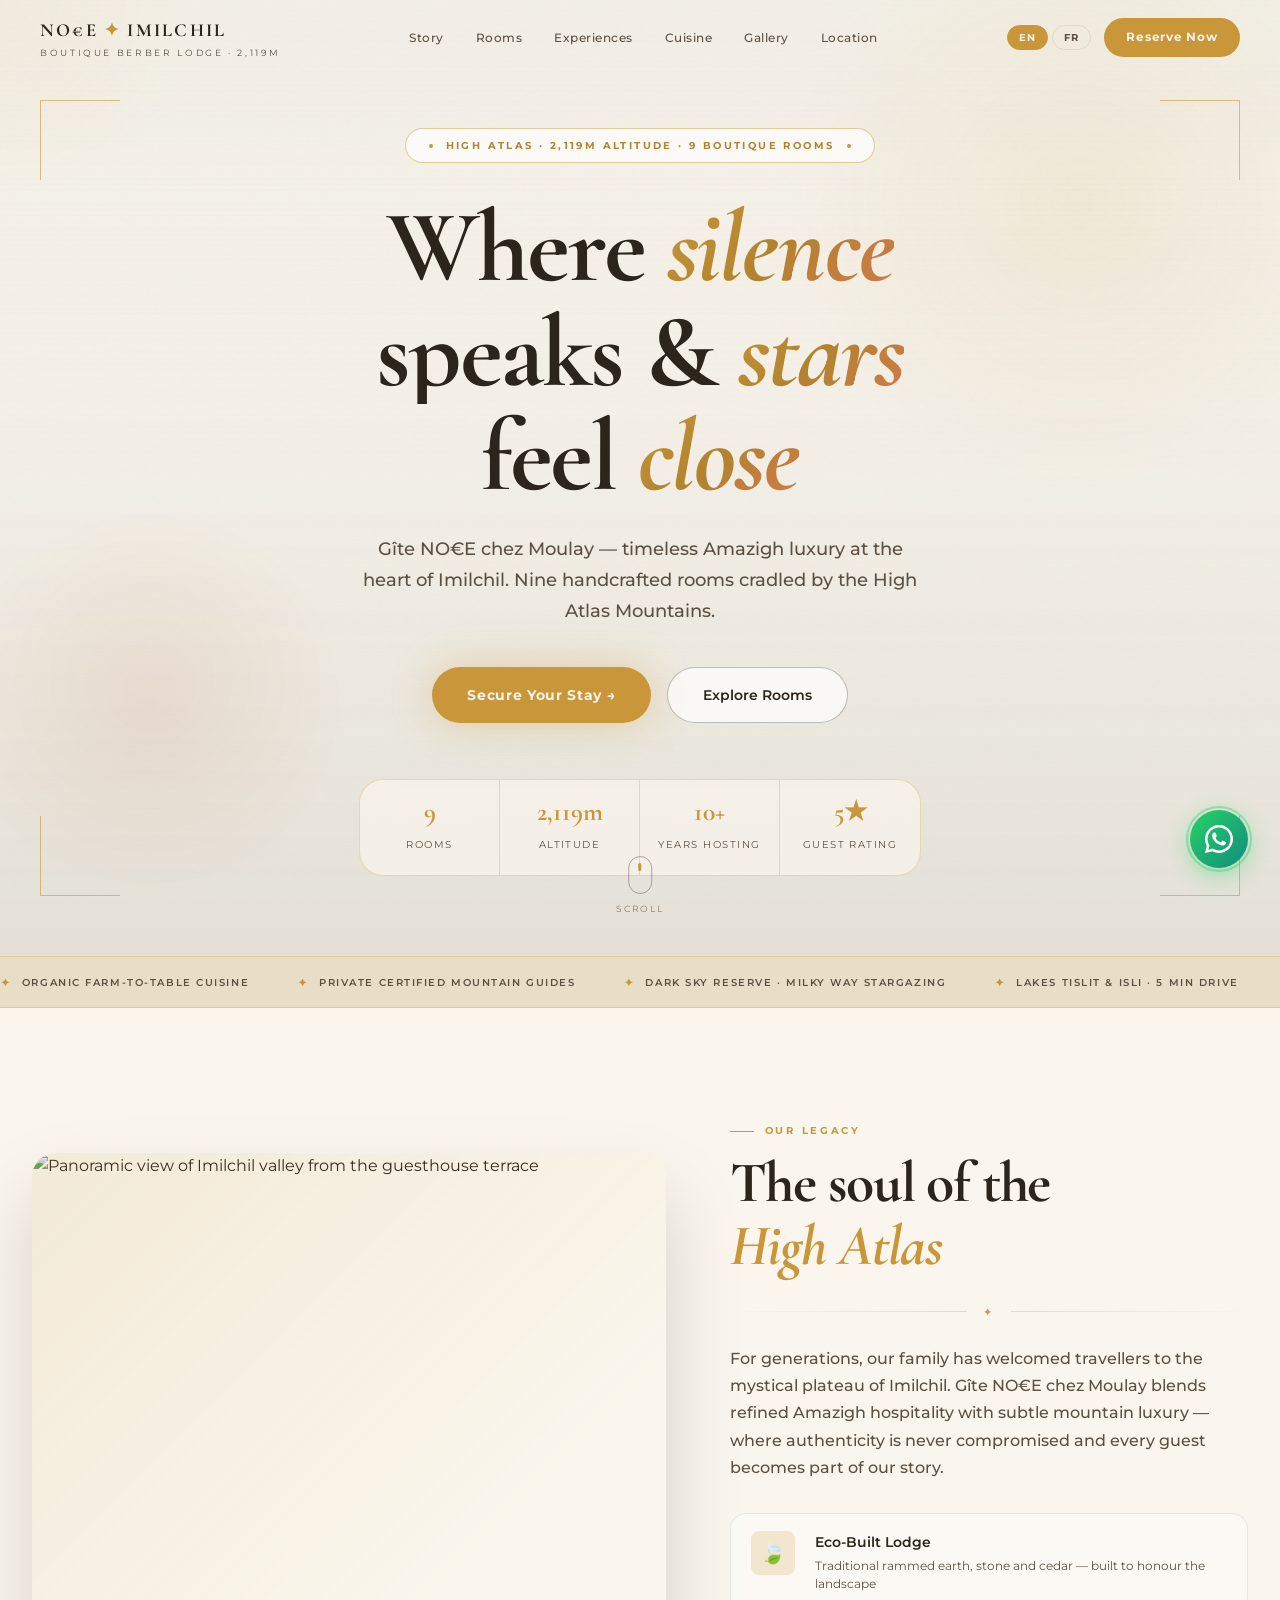
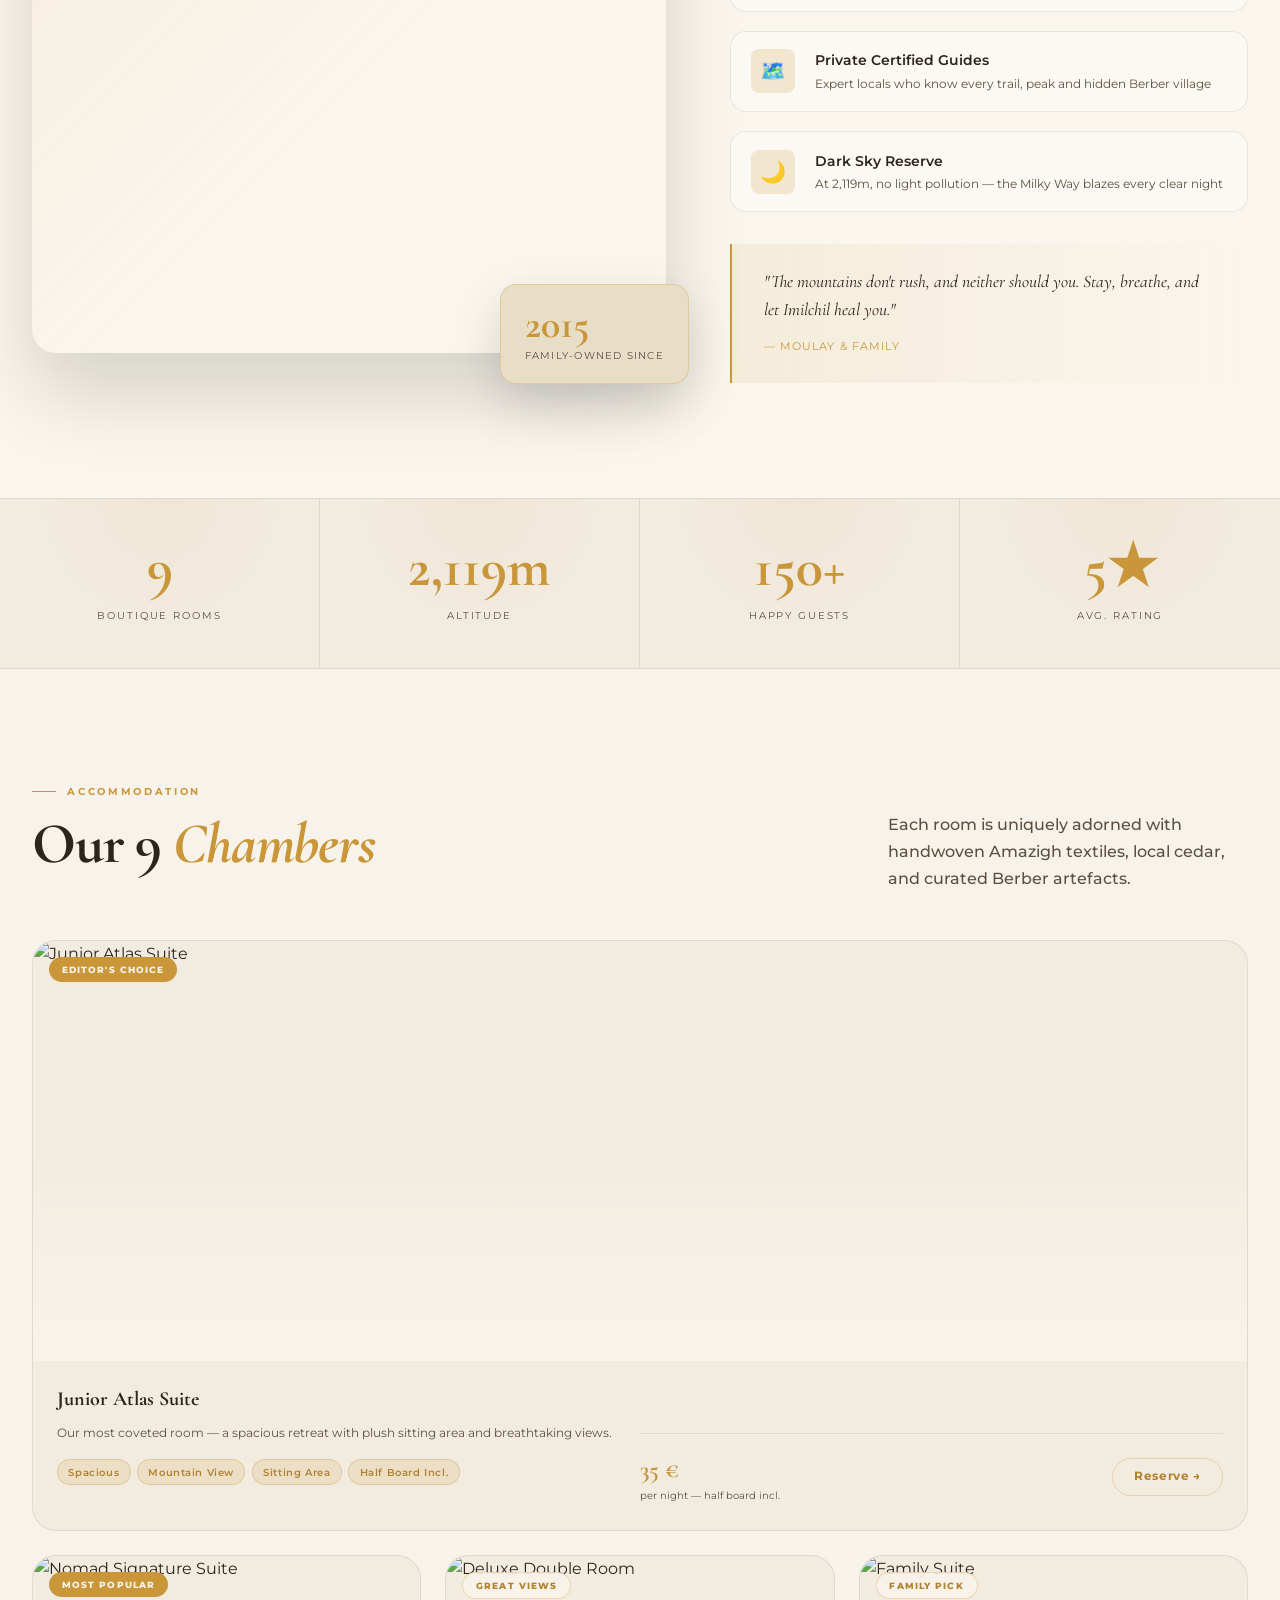
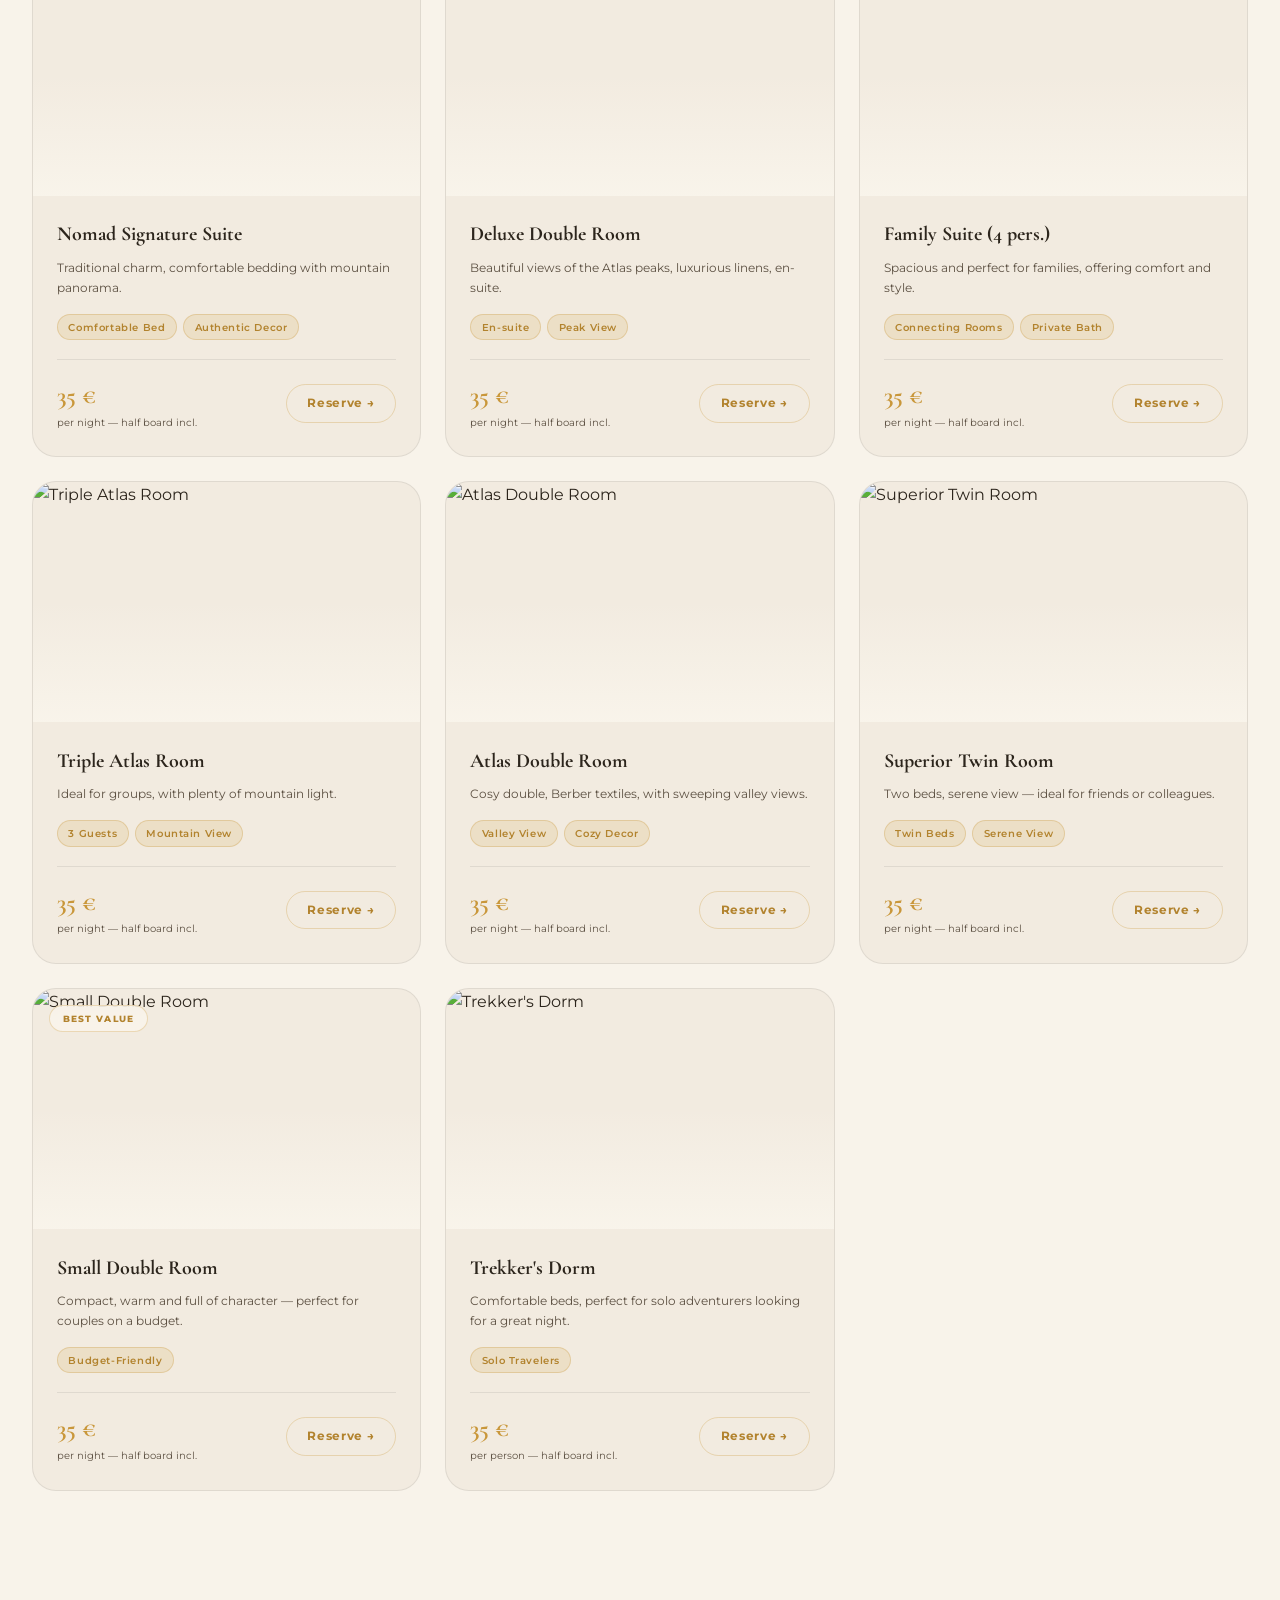
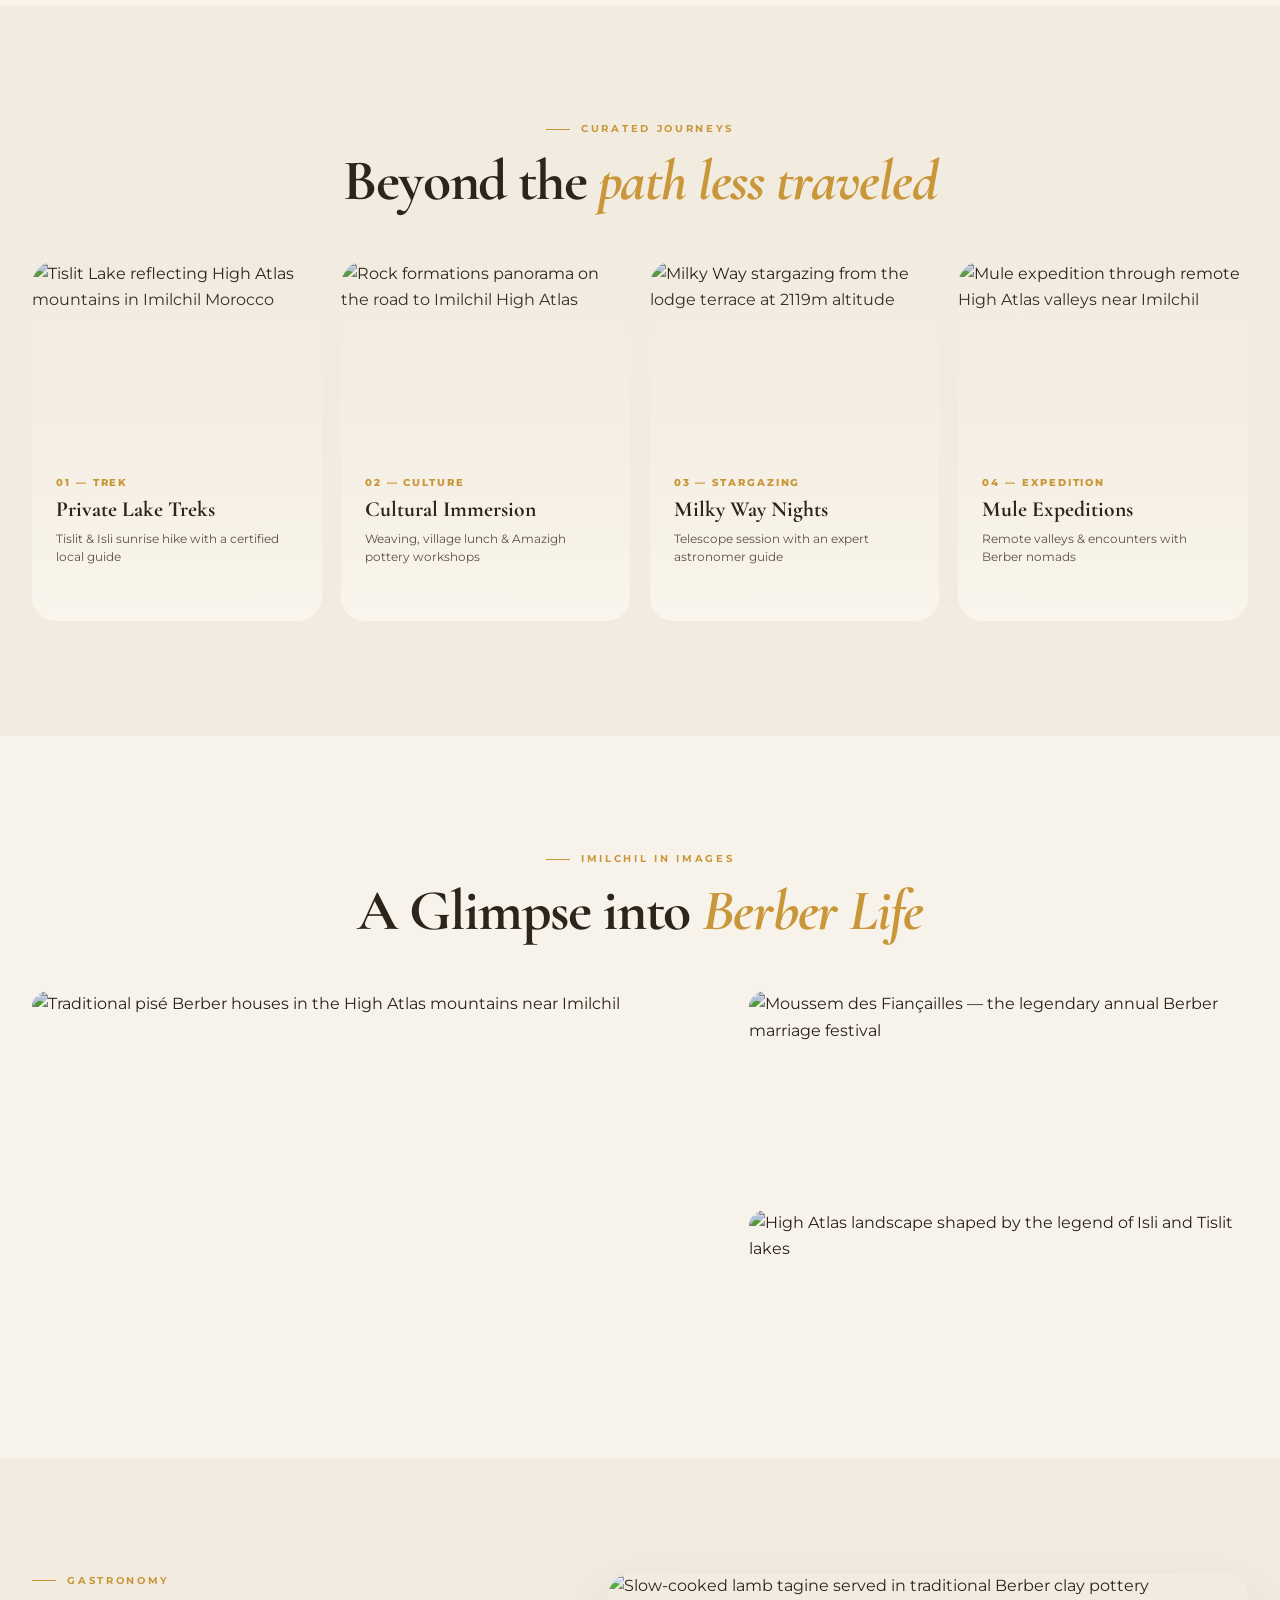
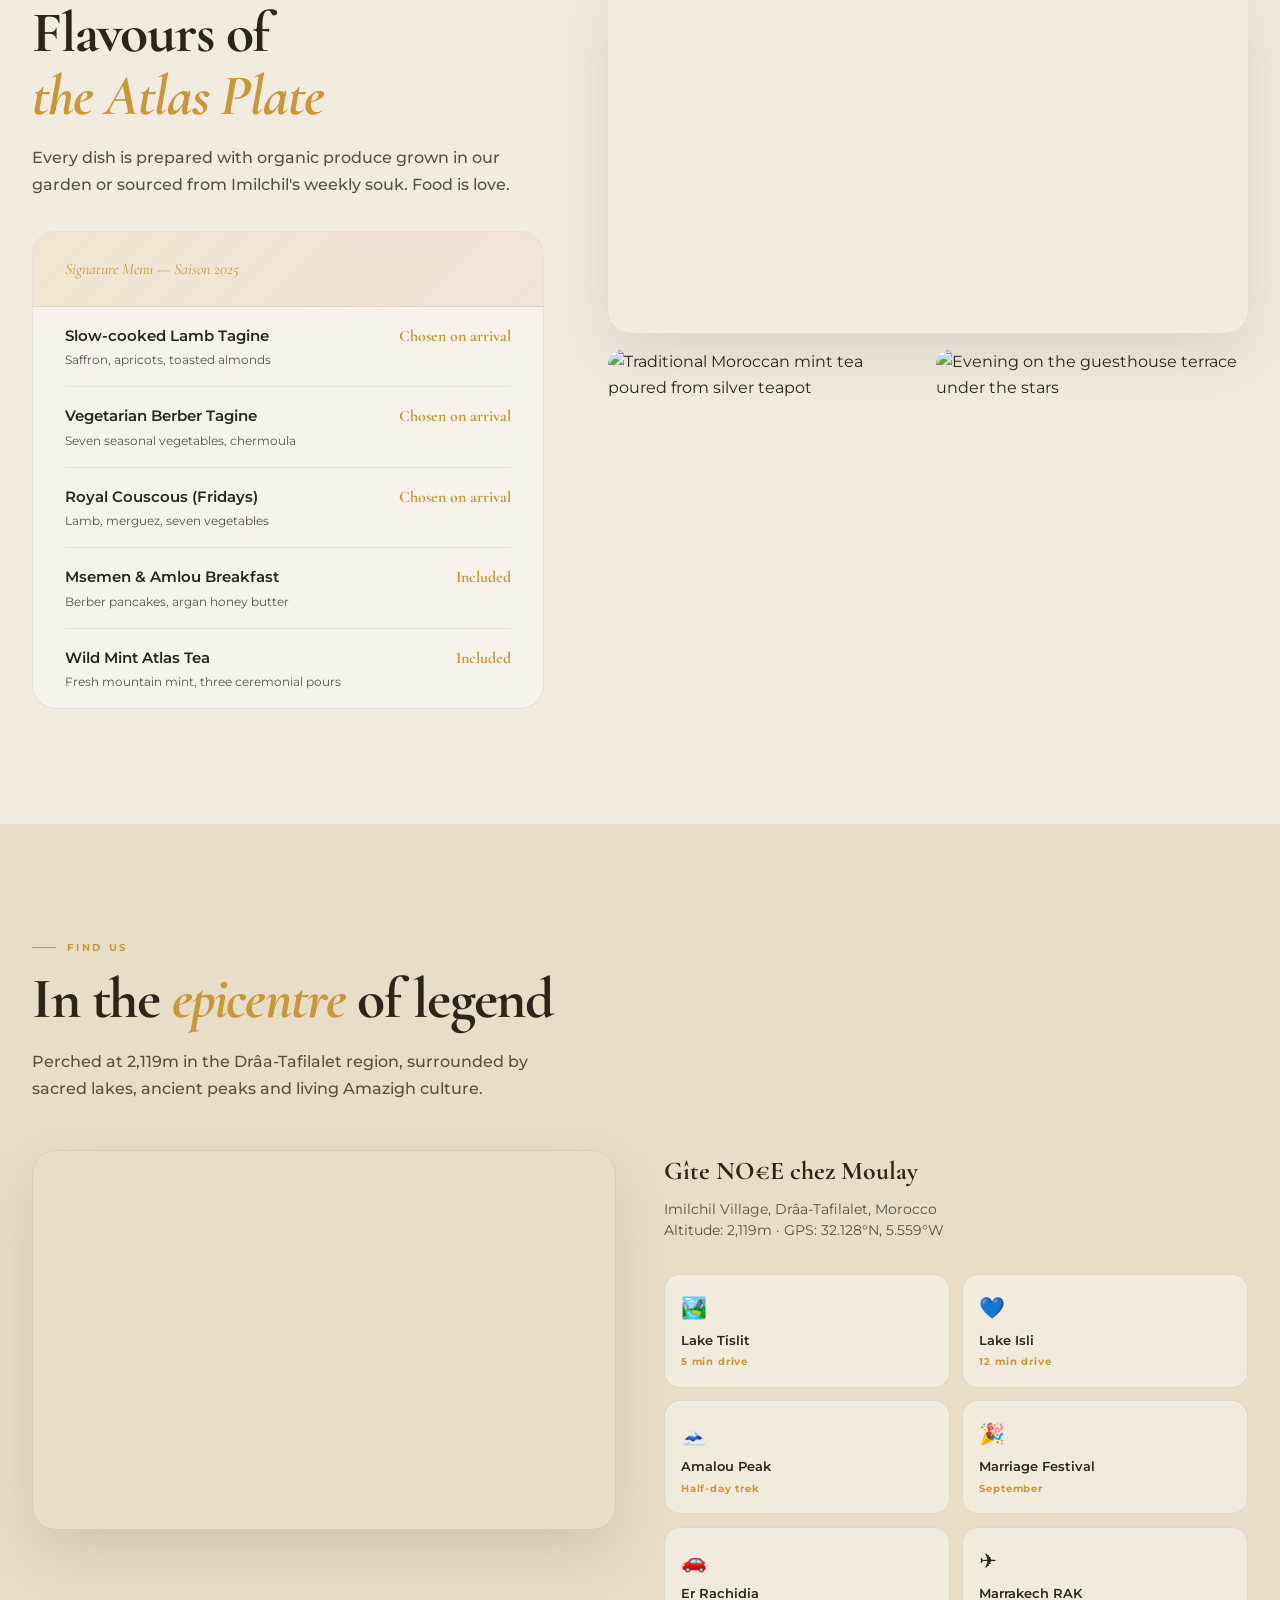
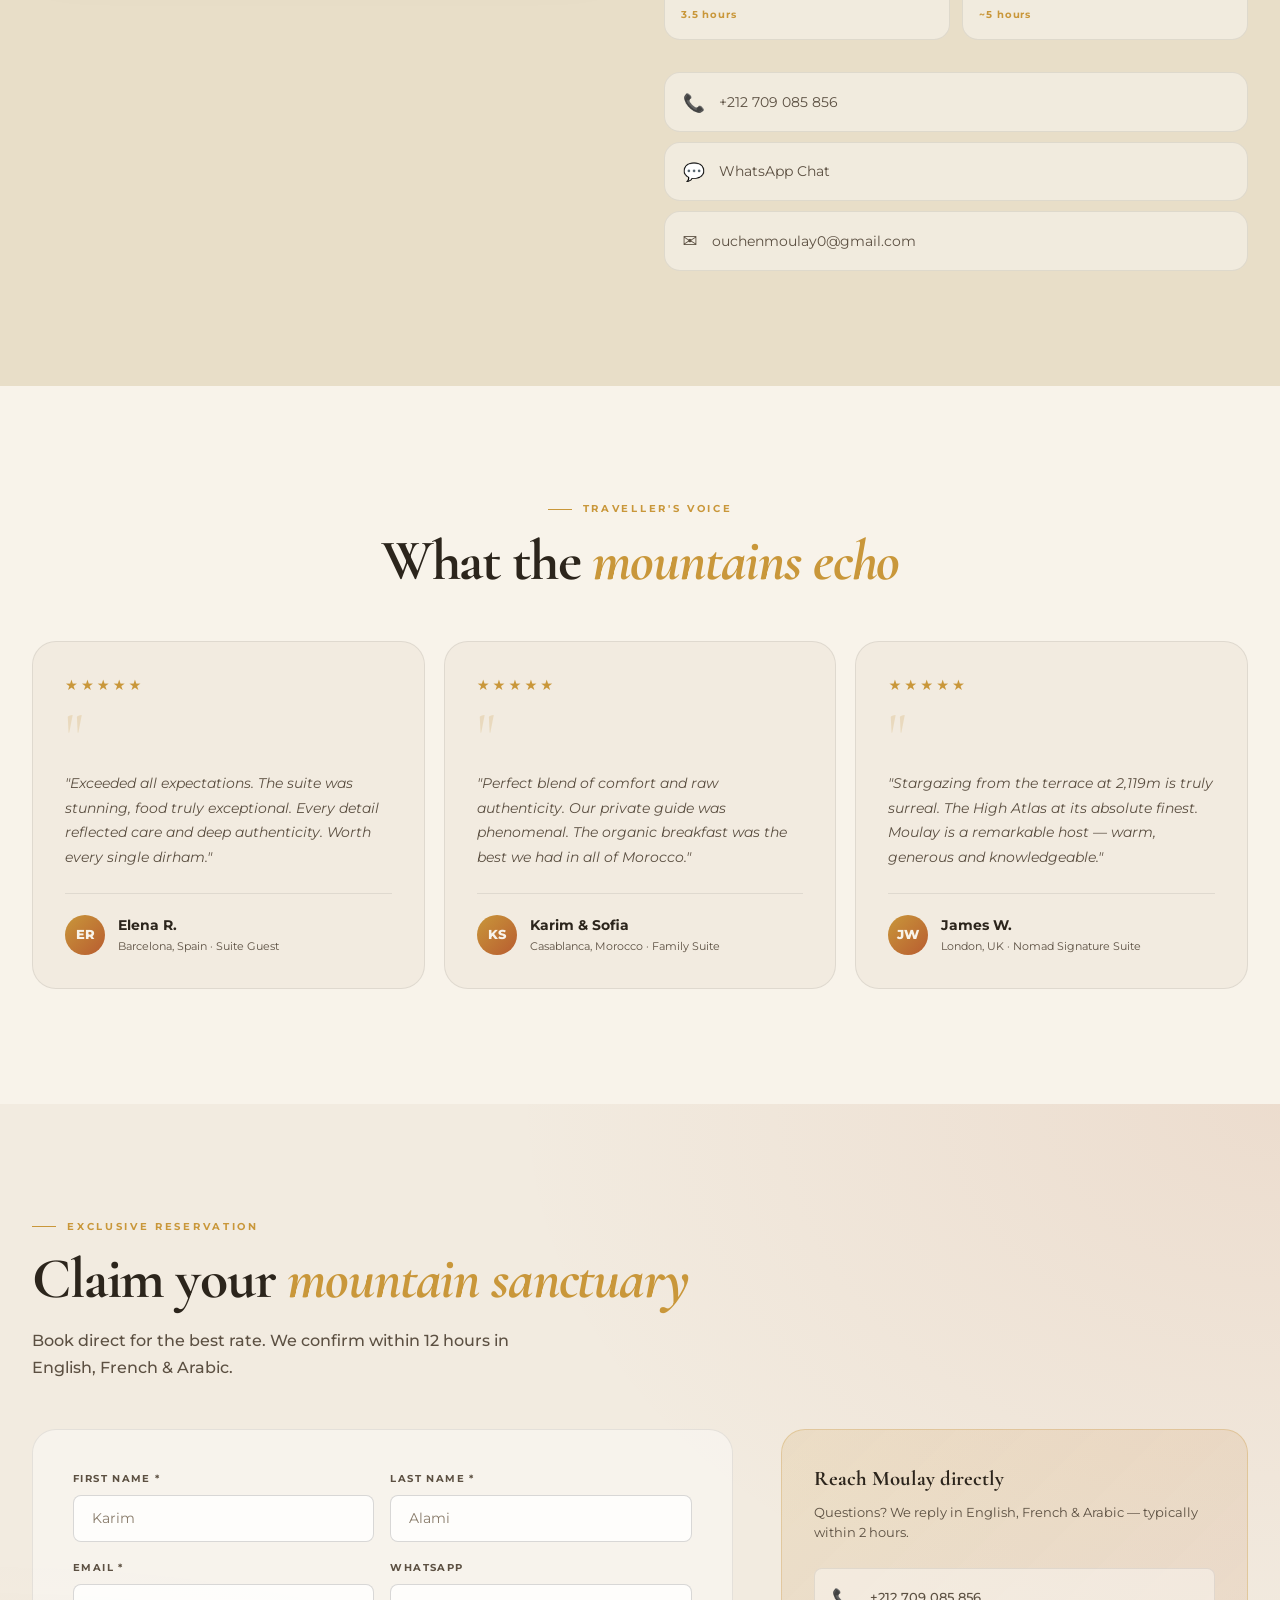
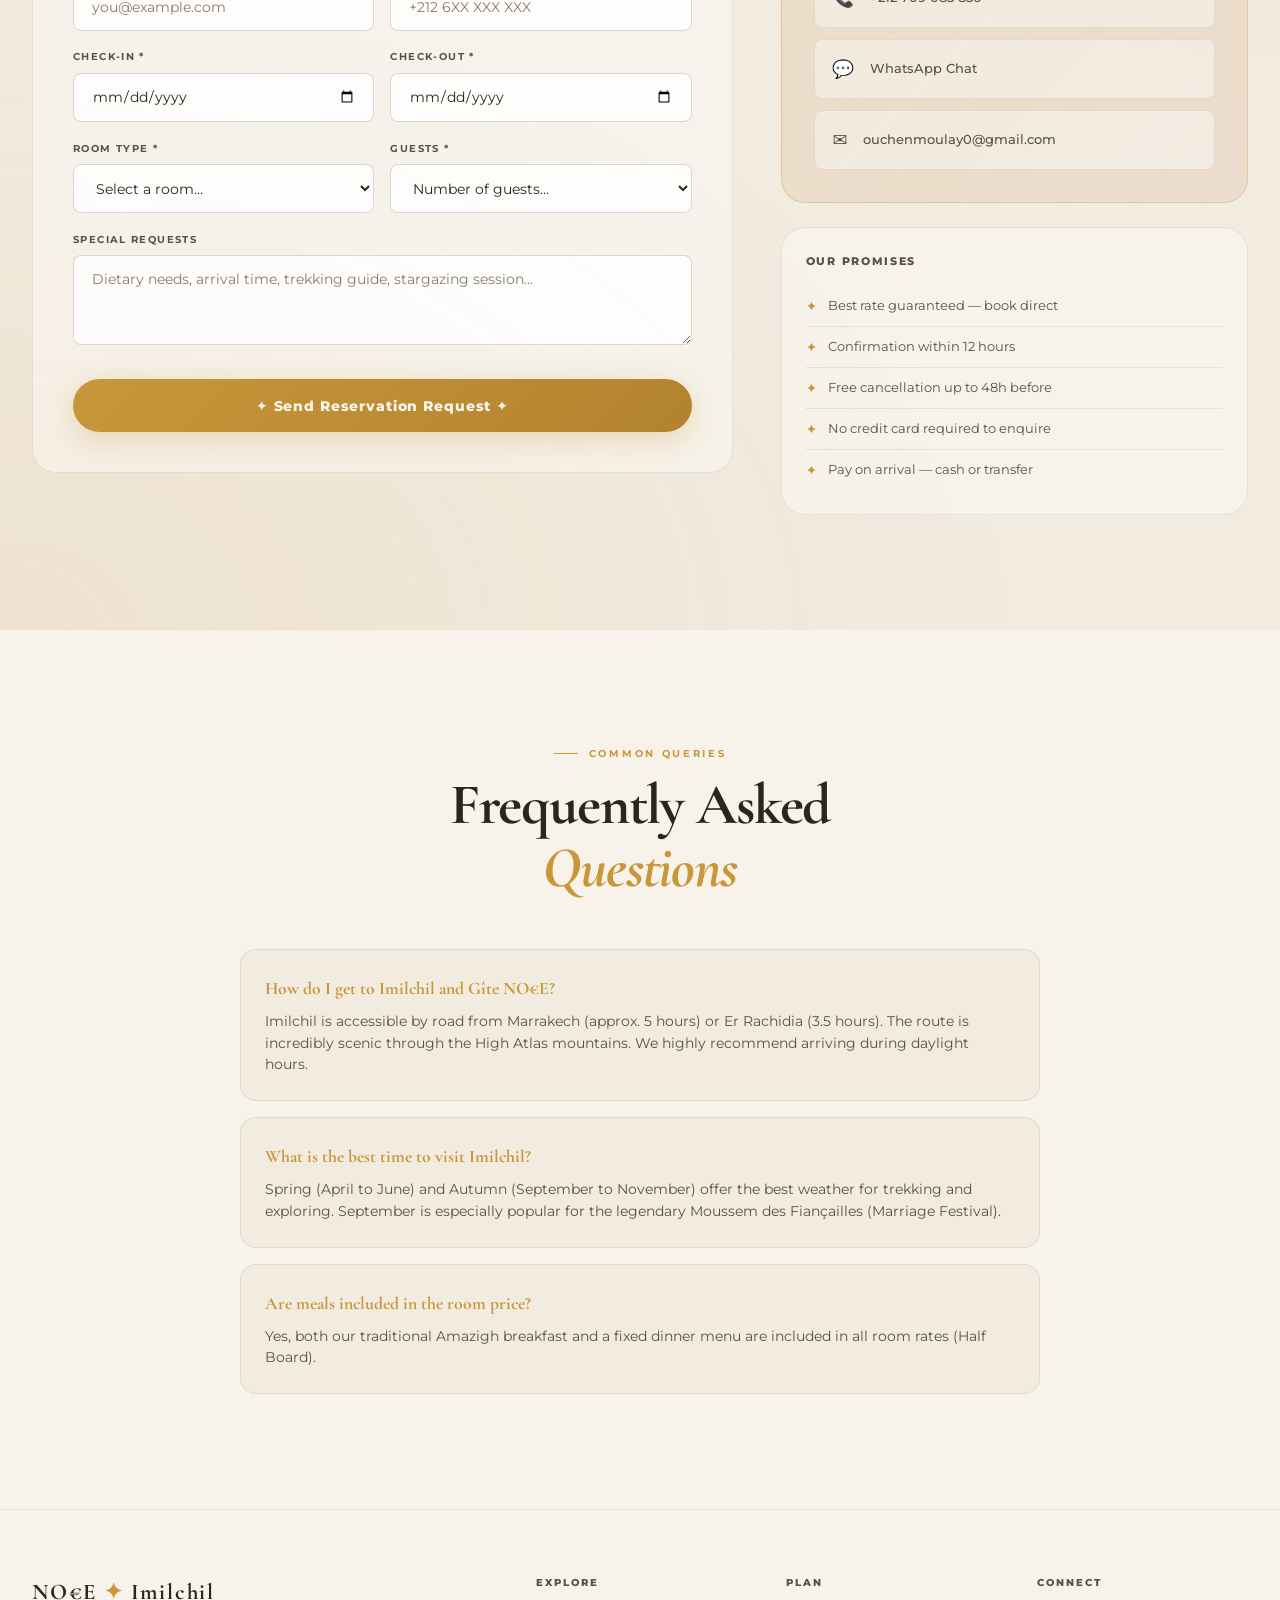
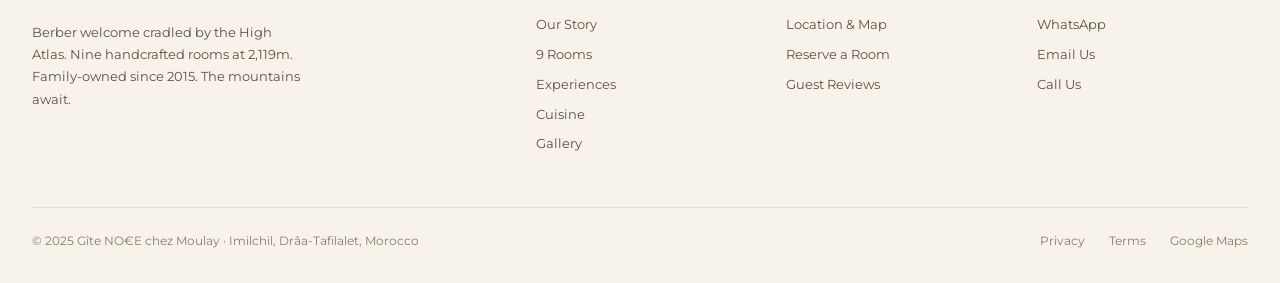
==== index.html @ 04a8101f "Add files via upload" ====
<!DOCTYPE html>
<html lang="en">
<head>
<meta charset="UTF-8">
<meta name="viewport" content="width=device-width, initial-scale=1.0">
<title>Gîte NO€E chez Moulay — Luxury Berber Lodge | Imilchil, High Atlas</title>
<meta name="description" content="9 handcrafted Berber rooms at 2,119m in the High Atlas Mountains. Organic cuisine, private treks to Tislit & Isli lakes, stargazing. Book direct from 150 €/night.">
<meta name="robots" content="index, follow">
<link rel="canonical" href="https://gitenomadeimilchil.com/">
<meta property="og:title" content="Gîte NO€E chez Moulay — Luxury Berber Lodge, Imilchil">
<meta property="og:description" content="9 handcrafted Berber rooms at 2,119m. Organic cuisine, private lake treks, stargazing. Book direct from 150 €/night.">
<meta property="og:image" content="https://thumbs.dreamstime.com/b/imilchil-morocco-october-berbers-men-traveling-truck-atlas-mountains-152680032.jpg">
<meta property="og:type" content="website">
<meta name="twitter:card" content="summary_large_image">

<script type="application/ld+json">
{
  "@context": "https://schema.org",
  "@graph": [
    {
      "@type": "LodgingBusiness",
      "@id": "https://gitenomadeimilchil.com/#lodging",
      "name": "Gîte NO€E chez Moulay",
      "description": "Boutique Berber guesthouse in Imilchil, High Atlas Mountains. 9 handcrafted rooms, organic Amazigh cuisine.",
      "url": "https://gitenomadeimilchil.com/",
      "telephone": "+212709085856",
      "email": "ouchenmoulay0@gmail.com",
      "priceRange": "35 €",
      "numberOfRooms": 9,
      "address": {
        "@type": "PostalAddress",
        "addressLocality": "Imilchil",
        "addressRegion": "Drâa-Tafilalet",
        "addressCountry": "MA"
      },
      "geo": {
        "@type": "GeoCoordinates",
        "latitude": 32.1280651,
        "longitude": -5.5590213
      },
      "aggregateRating": {
        "@type": "AggregateRating",
        "ratingValue": "5",
        "ratingCount": "150"
      }
    }
  ]
}
</script>
<link rel="preconnect" href="https://fonts.googleapis.com">
<link rel="preconnect" href="https://fonts.gstatic.com" crossorigin>
<link href="https://fonts.googleapis.com/css2?family=Cormorant+Garamond:ital,wght@0,400;0,500;0,600;0,700;1,400;1,600&family=Montserrat:wght@300;400;500;600;700&family=DM+Serif+Display:ital@0;1&display=swap" rel="stylesheet">

<link rel="preload" as="image" href="https://thumbs.dreamstime.com/b/imilchil-morocco-october-berbers-men-traveling-truck-atlas-mountains-152680032.jpg">

<!-- Vercel Analytics -->
<script defer src="/_vercel/insights/script.js"></script>

<link rel="stylesheet" href="style.css">
</head>
<body>

<!-- Cursor glow -->
<div class="cursor-glow" id="cursorGlow" aria-hidden="true"></div>

<!-- NAVIGATION -->
<nav id="nav" aria-label="Main navigation">
  <a href="#hero" class="nav-logo" aria-label="NO€E Imilchil home">
    <span class="nav-logo-main">NO€E <span>✦</span> IMILCHIL</span>
    <span class="nav-logo-sub">Boutique Berber Lodge · 2,119m</span>
  </a>

  <ul class="nav-links" role="list">
    <li><a href="#about">Story</a></li>
    <li><a href="#rooms">Rooms</a></li>
    <li><a href="#experiences">Experiences</a></li>
    <li><a href="#cuisine">Cuisine</a></li>
    <li><a href="#gallery">Gallery</a></li>
    <li><a href="#location">Location</a></li>
  </ul>

  <div class="nav-right">
    <div class="lang-wrap" role="group" aria-label="Language">
      <button class="lang-btn on" data-lang="en" aria-pressed="true">EN</button>
      <button class="lang-btn" data-lang="fr" aria-pressed="false">FR</button>
    </div>
    <a href="#booking" class="nav-cta-btn" id="nav-reserve">Reserve Now</a>
    <button class="burger" id="burger" aria-expanded="false" aria-controls="mob-menu" aria-label="Menu">
      <span></span><span></span><span></span>
    </button>
  </div>
</nav>

<nav class="mob-menu" id="mob-menu" aria-label="Mobile navigation">
  <a href="#about">Our Story</a>
  <a href="#rooms">9 Rooms</a>
  <a href="#experiences">Experiences</a>
  <a href="#cuisine">Cuisine</a>
  <a href="#gallery">Gallery</a>
  <a href="#location">Location</a>
  <a href="#booking">Reserve Now →</a>
</nav>

<!-- HERO -->
<header id="hero">
  <div class="hero-bg" id="heroBg" aria-hidden="true"></div>
  <div class="hero-orb hero-orb-1" aria-hidden="true"></div>
  <div class="hero-orb hero-orb-2" aria-hidden="true"></div>
  <div class="hero-corner tl" aria-hidden="true"></div>
  <div class="hero-corner tr" aria-hidden="true"></div>
  <div class="hero-corner bl" aria-hidden="true"></div>
  <div class="hero-corner br" aria-hidden="true"></div>

  <div class="hero-inner">
    <div class="hero-tag">
      <span class="hero-tag-dot"></span>
      <span id="hero-eyebrow">HIGH ATLAS · 2,119M ALTITUDE · 9 BOUTIQUE ROOMS</span>
      <span class="hero-tag-dot"></span>
    </div>

    <h1 class="hero-h1" id="hero-h1">
      <span class="line"><span>Where <em>silence</em></span></span>
      <span class="line"><span>speaks &amp; <em>stars</em></span></span>
      <span class="line"><span>feel <em>close</em></span></span>
    </h1>

    <p class="hero-sub" id="hero-p">Gîte NO€E chez Moulay — timeless Amazigh luxury at the heart of Imilchil. Nine handcrafted rooms cradled by the High Atlas Mountains.</p>

    <div class="hero-btns">
      <a href="#booking" class="btn-gold" id="hero-book">Secure Your Stay →</a>
      <a href="#rooms" class="btn-outline-cream" id="hero-rooms">Explore Rooms</a>
    </div>

    <div class="hero-stats" role="list">
      <div class="h-stat" role="listitem">
        <span class="h-stat-num">9</span>
        <span class="h-stat-label">Rooms</span>
      </div>
      <div class="h-stat" role="listitem">
        <span class="h-stat-num">2,119m</span>
        <span class="h-stat-label">Altitude</span>
      </div>
      <div class="h-stat" role="listitem">
        <span class="h-stat-num">10+</span>
        <span class="h-stat-label">Years hosting</span>
      </div>
      <div class="h-stat" role="listitem">
        <span class="h-stat-num">5★</span>
        <span class="h-stat-label">Guest rating</span>
      </div>
    </div>
  </div>

  <div class="hero-scroll" aria-hidden="true">
    <div class="scroll-mouse"><div class="scroll-wheel"></div></div>
    <span class="scroll-text">Scroll</span>
  </div>
</header>

<!-- Luxury marquee bar -->
<div class="lux-bar" aria-label="Highlights" role="complementary">
  <div class="lux-track" aria-hidden="true">
    <div class="lux-item"><span class="gem">✦</span> Organic Farm-to-table Cuisine</div>
    <div class="lux-item"><span class="gem">✦</span> Private Certified Mountain Guides</div>
    <div class="lux-item"><span class="gem">✦</span> Dark Sky Reserve · Milky Way Stargazing</div>
    <div class="lux-item"><span class="gem">✦</span> Lakes Tislit &amp; Isli · 5 min drive</div>
    <div class="lux-item"><span class="gem">✦</span> Eco-built Rammed Earth Lodge · Since 2015</div>
    <div class="lux-item"><span class="gem">✦</span> Direct Book · Best Rate Guaranteed</div>
    <div class="lux-item"><span class="gem">✦</span> Moussem des Fiançailles · September</div>
    <div class="lux-item"><span class="gem">✦</span> Organic Farm-to-table Cuisine</div>
    <div class="lux-item"><span class="gem">✦</span> Private Certified Mountain Guides</div>
    <div class="lux-item"><span class="gem">✦</span> Dark Sky Reserve · Milky Way Stargazing</div>
    <div class="lux-item"><span class="gem">✦</span> Lakes Tislit &amp; Isli · 5 min drive</div>
    <div class="lux-item"><span class="gem">✦</span> Eco-built Rammed Earth Lodge · Since 2015</div>
    <div class="lux-item"><span class="gem">✦</span> Direct Book · Best Rate Guaranteed</div>
    <div class="lux-item"><span class="gem">✦</span> Moussem des Fiançailles · September</div>
  </div>
</div>

<main id="main">

<!-- ABOUT -->
<section id="about" class="section" style="background:var(--dark);" aria-labelledby="about-h">
  <div class="container">
    <div class="about-wrap">

      <div class="about-img-block r">
        <div class="about-img-frame">
          <img class="about-img-main" src="https://i.ibb.co/JWKWM8yH/AQM05-FC-2-BAV7cjh-Jnmu-V8-AZ-J45tx25-D-82i-GCc-Iw-R-6g-IJ9uo-DJxh-YTn-Dd-X-Yo-VLy-Zjq-O2-AMg-Bp-F4c9ld-E.jpg" alt="Panoramic view of Imilchil valley from the guesthouse terrace" width="600" height="800" loading="lazy">
        </div>
        <div class="about-float-card">
          <div class="num">2015</div>
          <div class="lbl">Family-owned since</div>
        </div>
      </div>

      <div class="about-text-block r r-d1">
        <p class="eyebrow">Our Legacy</p>
        <h2 class="sec-title" id="about-h">The soul of the<br><em>High Atlas</em></h2>
        <div class="gold-line"><span>✦</span></div>
        <p class="sec-lead">For generations, our family has welcomed travellers to the mystical plateau of Imilchil. Gîte NO€E chez Moulay blends refined Amazigh hospitality with subtle mountain luxury — where authenticity is never compromised and every guest becomes part of our story.</p>

        <div class="about-pillars">
          <div class="pillar">
            <div class="pillar-icon">🍃</div>
            <div>
              <div class="pillar-name">Eco-Built Lodge</div>
              <div class="pillar-desc">Traditional rammed earth, stone and cedar — built to honour the landscape</div>
            </div>
          </div>
          <div class="pillar">
            <div class="pillar-icon">🗺️</div>
            <div>
              <div class="pillar-name">Private Certified Guides</div>
              <div class="pillar-desc">Expert locals who know every trail, peak and hidden Berber village</div>
            </div>
          </div>
          <div class="pillar">
            <div class="pillar-icon">🌙</div>
            <div>
              <div class="pillar-name">Dark Sky Reserve</div>
              <div class="pillar-desc">At 2,119m, no light pollution — the Milky Way blazes every clear night</div>
            </div>
          </div>
        </div>

        <blockquote class="quote-pull">
          <p>"The mountains don't rush, and neither should you. Stay, breathe, and let Imilchil heal you."</p>
          <cite>— Moulay &amp; family</cite>
        </blockquote>
      </div>

    </div>
  </div>
</section>

<!-- STATS -->
<div class="stats-section" role="region" aria-label="Key facts">
  <div class="stats-grid">
    <div class="stat-box">
      <span class="stat-num" data-count="9">9</span>
      <span class="stat-label">Boutique Rooms</span>
    </div>
    <div class="stat-box">
      <span class="stat-num" data-count="2119">2,119m</span>
      <span class="stat-label">Altitude</span>
    </div>
    <div class="stat-box">
      <span class="stat-num">150+</span>
      <span class="stat-label">Happy Guests</span>
    </div>
    <div class="stat-box">
      <span class="stat-num">5★</span>
      <span class="stat-label">Avg. Rating</span>
    </div>
  </div>
</div>

<!-- ROOMS -->
<section id="rooms" class="section rooms-section" aria-labelledby="rooms-h">
  <div class="container">
    <div class="rooms-header">
      <div class="r">
        <p class="eyebrow">Accommodation</p>
        <h2 class="sec-title" id="rooms-h">Our 9 <em>Chambers</em></h2>
      </div>
      <p class="sec-lead r r-d1" style="max-width:360px;">Each room is uniquely adorned with handwoven Amazigh textiles, local cedar, and curated Berber artefacts.</p>
    </div>

    <div class="rooms-grid" role="list">

      <!-- Featured: Junior Atlas Suite -->
      <article class="room-card featured r" role="listitem" aria-label="Junior Atlas Suite">
        <div class="room-img-wrap">
          <img class="room-img" src="https://i.ibb.co/Txyy1HCq/AQMMv-Bx-E2-TNDCSn-FG0vrm-IVNXI0wm-MWa-GIDq-Sy-MMO78-Rdr7t-Tuj-wawr-NRp-Wq5-NXa-RX-n9-ND4-TTdd-JC6j-EM1-FI.jpg" alt="Junior Atlas Suite" width="1200" height="420" loading="lazy">
          <div class="room-img-overlay"></div>
          <span class="room-badge badge-gold">Editor's Choice</span>
        </div>
        <div class="room-inner">
          <div>
            <h3 class="room-name">Junior Atlas Suite</h3>
            <p class="room-desc">Our most coveted room — a spacious retreat with plush sitting area and breathtaking views.</p>
            <div class="room-amenities">
              <span class="amenity">Spacious</span>
              <span class="amenity">Mountain View</span>
              <span class="amenity">Sitting Area</span>
              <span class="amenity">Half Board Incl.</span>
            </div>
          </div>
          <div class="room-footer-row">
            <div class="room-price">
              <span class="amount">35 €</span>
              <span class="unit">per night — half board incl.</span>
            </div>
            <a href="#booking" class="btn-room" data-room="Junior Atlas Suite – 550 €/night">Reserve →</a>
          </div>
        </div>
      </article>

      <article class="room-card r r-d1" role="listitem" aria-label="Nomad Signature Suite">
        <div class="room-img-wrap">
          <img class="room-img" src="https://i.ibb.co/xKTrqdQc/AQMVHo-I6sfz2-Kjmjnys-Lt908g3q1ybg-SUATk-JKGt0w-JE8j-Pb-Dy0-GT2-D3t8-Pb5ib7bxy-Ihjj-Xx-NHari-Ke-9u3t6vf.jpg" alt="Nomad Signature Suite" width="480" height="320" loading="lazy">
          <div class="room-img-overlay"></div>
          <span class="room-badge badge-gold">Most Popular</span>
        </div>
        <div class="room-inner">
          <h3 class="room-name">Nomad Signature Suite</h3>
          <p class="room-desc">Traditional charm, comfortable bedding with mountain panorama.</p>
          <div class="room-amenities"><span class="amenity">Comfortable Bed</span><span class="amenity">Authentic Decor</span></div>
          <div class="room-footer-row">
            <div class="room-price"><span class="amount">35 €</span><span class="unit">per night — half board incl.</span></div>
            <a href="#booking" class="btn-room" data-room="Nomad Signature Suite – 390 €/night">Reserve →</a>
          </div>
        </div>
      </article>

      <article class="room-card r r-d2" role="listitem" aria-label="Deluxe Double Balcony">
        <div class="room-img-wrap">
          <img class="room-img" src="https://i.ibb.co/BVVCsCf5/AQMZFVLt-AXrxmt7x-HF6-Ft3-QZj-AAK3lk4-YMru-CSPD7-AELFqoo-PIKSBd-NBPKZw-ONEeh7-5i-GLynq-QP-QYMa-Hntb-JI91.jpg" alt="Deluxe Double Room" width="480" height="320" loading="lazy">
          <div class="room-img-overlay"></div>
          <span class="room-badge badge-dark">Great Views</span>
        </div>
        <div class="room-inner">
          <h3 class="room-name">Deluxe Double Room</h3>
          <p class="room-desc">Beautiful views of the Atlas peaks, luxurious linens, en-suite.</p>
          <div class="room-amenities"><span class="amenity">En-suite</span><span class="amenity">Peak View</span></div>
          <div class="room-footer-row">
            <div class="room-price"><span class="amount">35 €</span><span class="unit">per night — half board incl.</span></div>
            <a href="#booking" class="btn-room" data-room="Deluxe Double Balcony – 420 €/night">Reserve →</a>
          </div>
        </div>
      </article>

      <article class="room-card r" role="listitem" aria-label="Family Suite">
        <div class="room-img-wrap">
          <img class="room-img" src="https://i.ibb.co/YTTYspzg/AQNbs-Pnz-U-NX-PMaz-YJk-BQ4qy-Ts6-YSGw1-L132k-Un-Eiv-9jx-T0-U-j-Oz0f-FBn5j-SFKwe-XSOAe-Gt-U2w-Yy-Jqk3t.jpg" alt="Family Suite" width="480" height="320" loading="lazy">
          <div class="room-img-overlay"></div>
          <span class="room-badge badge-dark">Family Pick</span>
        </div>
        <div class="room-inner">
          <h3 class="room-name">Family Suite (4 pers.)</h3>
          <p class="room-desc">Spacious and perfect for families, offering comfort and style.</p>
          <div class="room-amenities"><span class="amenity">Connecting Rooms</span><span class="amenity">Private Bath</span></div>
          <div class="room-footer-row">
            <div class="room-price"><span class="amount">35 €</span><span class="unit">per night — half board incl.</span></div>
            <a href="#booking" class="btn-room" data-room="Family Suite – 480 €/night">Reserve →</a>
          </div>
        </div>
      </article>

      <article class="room-card r r-d1" role="listitem" aria-label="Triple Atlas Room">
        <div class="room-img-wrap">
          <img class="room-img" src="https://i.ibb.co/Q3GB7bgq/AQNb-SSh9-TRv-Cns2-Go-Gf-Z7-QFZo-Lm-GVYu-Qrnpc4s-TMVMj-YRl-M9i-TMYk-IDn-V-f74f-Zjml-RW4a3t-Fmqk-Ge-Z9f.jpg" alt="Triple Atlas Room" width="480" height="320" loading="lazy">
          <div class="room-img-overlay"></div>
        </div>
        <div class="room-inner">
          <h3 class="room-name">Triple Atlas Room</h3>
          <p class="room-desc">Ideal for groups, with plenty of mountain light.</p>
          <div class="room-amenities"><span class="amenity">3 Guests</span><span class="amenity">Mountain View</span></div>
          <div class="room-footer-row">
            <div class="room-price"><span class="amount">35 €</span><span class="unit">per night — half board incl.</span></div>
            <a href="#booking" class="btn-room" data-room="Triple Atlas – 350 €/night">Reserve →</a>
          </div>
        </div>
      </article>

      <article class="room-card r r-d2" role="listitem" aria-label="Atlas Double Room">
        <div class="room-img-wrap">
          <img class="room-img" src="https://i.ibb.co/JZ7S5P6/AQNy0x-A1w6-C1-WZzj-ZZu-UWNAo-Iiwez10g-Vzh-Op1-YFek-Ol-A67-KF8s-YHVr12-F3-Zm-BTk-Tp-Pham-X-dhpl4-T6-OSbp-Rs7.jpg" alt="Atlas Double Room" width="480" height="320" loading="lazy">
          <div class="room-img-overlay"></div>
        </div>
        <div class="room-inner">
          <h3 class="room-name">Atlas Double Room</h3>
          <p class="room-desc">Cosy double, Berber textiles, with sweeping valley views.</p>
          <div class="room-amenities"><span class="amenity">Valley View</span><span class="amenity">Cozy Decor</span></div>
          <div class="room-footer-row">
            <div class="room-price"><span class="amount">35 €</span><span class="unit">per night — half board incl.</span></div>
            <a href="#booking" class="btn-room" data-room="Atlas Double Room – 280 €/night">Reserve →</a>
          </div>
        </div>
      </article>

      <article class="room-card r" role="listitem" aria-label="Superior Twin Room">
        <div class="room-img-wrap">
          <img class="room-img" src="https://i.ibb.co/8nNxX7mX/AQO5gtjnpc2r2i6-FP4ci-CXAkxq-Git-Lh2i-OFk-Jq-U8s-LCh-QTa1l-Ijou3-T4h5l-Ig-UD-s7-WSy-Wo-WHpis0-Ckcs-GDYIq.jpg" alt="Superior Twin Room" width="480" height="320" loading="lazy">
          <div class="room-img-overlay"></div>
        </div>
        <div class="room-inner">
          <h3 class="room-name">Superior Twin Room</h3>
          <p class="room-desc">Two beds, serene view — ideal for friends or colleagues.</p>
          <div class="room-amenities"><span class="amenity">Twin Beds</span><span class="amenity">Serene View</span></div>
          <div class="room-footer-row">
            <div class="room-price"><span class="amount">35 €</span><span class="unit">per night — half board incl.</span></div>
            <a href="#booking" class="btn-room" data-room="Superior Twin – 300 €/night">Reserve →</a>
          </div>
        </div>
      </article>

      <article class="room-card r r-d1" role="listitem" aria-label="Small Double Room">
        <div class="room-img-wrap">
          <img class="room-img" src="https://i.ibb.co/YThMD8gw/AQOGHFu-VVLnob-IDUIblb-Ebyha2i4-Sx1-Xxp-MWBHqiqvwbe9n-SUYFY-KIz2-DNZ5-HJtq5o-Sgpa-G5-Q-Mei-Hqbq-Uuab-Bs-H.jpg" alt="Small Double Room" width="480" height="320" loading="lazy">
          <div class="room-img-overlay"></div>
          <span class="room-badge badge-dark">Best Value</span>
        </div>
        <div class="room-inner">
          <h3 class="room-name">Small Double Room</h3>
          <p class="room-desc">Compact, warm and full of character — perfect for couples on a budget.</p>
          <div class="room-amenities"><span class="amenity">Budget-Friendly</span></div>
          <div class="room-footer-row">
            <div class="room-price"><span class="amount">35 €</span><span class="unit">per night — half board incl.</span></div>
            <a href="#booking" class="btn-room" data-room="Small Double – 220 €/night">Reserve →</a>
          </div>
        </div>
      </article>

      <article class="room-card r r-d2" role="listitem" aria-label="Trekker's Dorm">
        <div class="room-img-wrap">
          <img class="room-img" src="https://i.ibb.co/Kn4Lfhf/AQPFq64zs2-Ckcl-Xqd-CLy-DD-Rr-X5yr-SMDPXz-T-x-OFBAyz-HQQro-Nm-JCsowa-JBJppbta9-ZXwrriyxjg-Ar-Zs-VGAI6.jpg" alt="Trekker's Dorm" width="480" height="320" loading="lazy">
          <div class="room-img-overlay"></div>
        </div>
        <div class="room-inner">
          <h3 class="room-name">Trekker's Dorm</h3>
          <p class="room-desc">Comfortable beds, perfect for solo adventurers looking for a great night.</p>
          <div class="room-amenities"><span class="amenity">Solo Travelers</span></div>
          <div class="room-footer-row">
            <div class="room-price"><span class="amount">35 €</span><span class="unit">per person — half board incl.</span></div>
            <a href="#booking" class="btn-room" data-room="Trekker's Dorm – 35 €/person">Reserve →</a>
          </div>
        </div>
      </article>

    </div>
  </div>
</section>

<!-- EXPERIENCES -->
<section id="experiences" class="section exp-section" aria-labelledby="exp-h">
  <div class="container">
    <div class="section-header r" style="text-align:center;margin-bottom:3rem;">
      <p class="eyebrow" style="justify-content:center;">Curated Journeys</p>
      <h2 class="sec-title" id="exp-h" style="max-width:600px;margin:0 auto;">Beyond the <em>path less traveled</em></h2>
    </div>

    <div class="exp-grid" role="list">
      <article class="exp-card r" role="listitem" aria-label="Private Lake Treks">
        <img src="https://i.ibb.co/QjTYJvwG/AQPLG8-Q3-Aes-ELE73-JR-Tu79-Mvs-SVGg-Sg2tqge-QYo319n-9o-x-Osl-Ke2vq-Sb3-W5pzu-Av59-EHV5-Lpro-Wb-Cybf-RJr71.jpg" alt="Tislit Lake reflecting High Atlas mountains in Imilchil Morocco" width="400" height="560" loading="lazy">
        <div class="exp-card-body">
          <p class="exp-num">01 — Trek</p>
          <h3 class="exp-name">Private Lake Treks</h3>
          <p class="exp-desc">Tislit &amp; Isli sunrise hike with a certified local guide</p>
          <span class="exp-link">Book this experience →</span>
        </div>
      </article>

      <article class="exp-card r r-d1" role="listitem" aria-label="Cultural Immersion">
        <img src="https://i.ibb.co/jvkywbyM/AQPpu-EWAi4-Q2-BUDUGT6t-Ij-WPd-ANv-O7-HUg42-Gt-VX0elvyq-Ux-V4-N-BNo-Cw-GAMc4wy-Ua8d-VTg-J8-D8-g1-XSgtf-T8-Zh.jpg" alt="Rock formations panorama on the road to Imilchil High Atlas" width="400" height="560" loading="lazy">
        <div class="exp-card-body">
          <p class="exp-num">02 — Culture</p>
          <h3 class="exp-name">Cultural Immersion</h3>
          <p class="exp-desc">Weaving, village lunch &amp; Amazigh pottery workshops</p>
          <span class="exp-link">Book this experience →</span>
        </div>
      </article>

      <article class="exp-card r r-d2" role="listitem" aria-label="Milky Way Stargazing">
        <img src="https://i.ibb.co/ymVLQcc4/AQPu-VUy3-KP5lc-QJXOe-Syx-Leobcl-3-EROkfhm49ooii-ZKBc-Tx-Pty-RO7-Z6qy-RPwsq-FEU683-Eu-Vo-R3d7-NCLQ5-An-RU.jpg" alt="Milky Way stargazing from the lodge terrace at 2119m altitude" width="400" height="560" loading="lazy">
        <div class="exp-card-body">
          <p class="exp-num">03 — Stargazing</p>
          <h3 class="exp-name">Milky Way Nights</h3>
          <p class="exp-desc">Telescope session with an expert astronomer guide</p>
          <span class="exp-link">Book this experience →</span>
        </div>
      </article>

      <article class="exp-card r r-d3" role="listitem" aria-label="Mule Expeditions">
        <img src="https://i.ibb.co/dwrpfT3q/AQPxotva-Shp-TFIJk0z-VTGn-9gc75-QFJx-ECvo2-Hn1-IBO6o9-DQda7-IA6j-Hfhc-Qw-Yjm-Zg5-L2-G7-L-2-Al-OHZo-Nt-Df8hw.jpg" alt="Mule expedition through remote High Atlas valleys near Imilchil" width="400" height="560" loading="lazy">
        <div class="exp-card-body">
          <p class="exp-num">04 — Expedition</p>
          <h3 class="exp-name">Mule Expeditions</h3>
          <p class="exp-desc">Remote valleys &amp; encounters with Berber nomads</p>
          <span class="exp-link">Book this experience →</span>
        </div>
      </article>
    </div>
  </div>
</section>

<!-- GALLERY -->
<section id="gallery" class="section gallery-section" aria-labelledby="gallery-h">
  <div class="container">
    <div class="r" style="text-align:center;margin-bottom:3rem;">
      <p class="eyebrow" style="justify-content:center;">Imilchil in Images</p>
      <h2 class="sec-title" id="gallery-h">A Glimpse into <em>Berber Life</em></h2>
    </div>

    <div class="gallery-mosaic r" role="list" aria-label="Photo gallery">
      <div class="gal-item" role="listitem">
        <img src="https://i.ibb.co/JWKWM8yH/AQM05-FC-2-BAV7cjh-Jnmu-V8-AZ-J45tx25-D-82i-GCc-Iw-R-6g-IJ9uo-DJxh-YTn-Dd-X-Yo-VLy-Zjq-O2-AMg-Bp-F4c9ld-E.jpg" alt="Traditional pisé Berber houses in the High Atlas mountains near Imilchil" width="700" height="460" loading="lazy">
        <div class="gal-item-overlay"><span class="gal-caption">Authentic Berber Village</span></div>
      </div>
      <div class="gal-item" role="listitem">
        <img src="https://i.ibb.co/Txyy1HCq/AQMMv-Bx-E2-TNDCSn-FG0vrm-IVNXI0wm-MWa-GIDq-Sy-MMO78-Rdr7t-Tuj-wawr-NRp-Wq5-NXa-RX-n9-ND4-TTdd-JC6j-EM1-FI.jpg" alt="Moussem des Fiançailles — the legendary annual Berber marriage festival" width="430" height="280" loading="lazy">
        <div class="gal-item-overlay"><span class="gal-caption">Moussem des Fiançailles</span></div>
      </div>
      <div class="gal-item" role="listitem">
        <img src="https://i.ibb.co/xKTrqdQc/AQMVHo-I6sfz2-Kjmjnys-Lt908g3q1ybg-SUATk-JKGt0w-JE8j-Pb-Dy0-GT2-D3t8-Pb5ib7bxy-Ihjj-Xx-NHari-Ke-9u3t6vf.jpg" alt="High Atlas landscape shaped by the legend of Isli and Tislit lakes" width="430" height="280" loading="lazy">
        <div class="gal-item-overlay"><span class="gal-caption">Land of Legends</span></div>
      </div>
    </div>
  </div>
</section>

<!-- CUISINE -->
<section id="cuisine" class="section cuisine-section" aria-labelledby="cuisine-h">
  <div class="container">
    <div class="cuisine-wrap">
      <div>
        <p class="eyebrow r">Gastronomy</p>
        <h2 class="sec-title r r-d1" id="cuisine-h">Flavours of<br><em>the Atlas Plate</em></h2>
        <p class="sec-lead r r-d1" style="margin-bottom:2rem;">Every dish is prepared with organic produce grown in our garden or sourced from Imilchil's weekly souk. Food is love.</p>

        <div class="menu-card r r-d2">
          <div class="menu-card-header">Signature Menu — Saison 2025</div>
          <div class="menu-items">
            <div class="menu-row">
              <div class="menu-info">
                <div class="menu-name">Slow-cooked Lamb Tagine</div>
                <div class="menu-note">Saffron, apricots, toasted almonds</div>
              </div>
              <span class="menu-price">Chosen on arrival</span>
            </div>
            <div class="menu-row">
              <div class="menu-info">
                <div class="menu-name">Vegetarian Berber Tagine</div>
                <div class="menu-note">Seven seasonal vegetables, chermoula</div>
              </div>
              <span class="menu-price">Chosen on arrival</span>
            </div>
            <div class="menu-row">
              <div class="menu-info">
                <div class="menu-name">Royal Couscous (Fridays)</div>
                <div class="menu-note">Lamb, merguez, seven vegetables</div>
              </div>
              <span class="menu-price">Chosen on arrival</span>
            </div>
            
            <div class="menu-row">
              <div class="menu-info">
                <div class="menu-name">Msemen &amp; Amlou Breakfast</div>
                <div class="menu-note">Berber pancakes, argan honey butter</div>
              </div>
              <span class="menu-price">Included</span>
            </div>
            <div class="menu-row">
              <div class="menu-info">
                <div class="menu-name">Wild Mint Atlas Tea</div>
                <div class="menu-note">Fresh mountain mint, three ceremonial pours</div>
              </div>
              <span class="menu-price">Included</span>
            </div>
          </div>
        </div>
      </div>

      <div class="cuisine-imgs r r-d1">
        <div class="cuisine-img-big">
          <img src="https://i.ibb.co/BVVCsCf5/AQMZFVLt-AXrxmt7x-HF6-Ft3-QZj-AAK3lk4-YMru-CSPD7-AELFqoo-PIKSBd-NBPKZw-ONEeh7-5i-GLynq-QP-QYMa-Hntb-JI91.jpg" alt="Slow-cooked lamb tagine served in traditional Berber clay pottery" width="640" height="360" loading="lazy">
        </div>
        <div class="cuisine-img-pair">
          <div class="cuisine-img-sm">
            <img src="https://i.ibb.co/YTTYspzg/AQNbs-Pnz-U-NX-PMaz-YJk-BQ4qy-Ts6-YSGw1-L132k-Un-Eiv-9jx-T0-U-j-Oz0f-FBn5j-SFKwe-XSOAe-Gt-U2w-Yy-Jqk3t.jpg" alt="Traditional Moroccan mint tea poured from silver teapot" width="300" height="225" loading="lazy">
          </div>
          <div class="cuisine-img-sm">
            <img src="https://i.ibb.co/Q3GB7bgq/AQNb-SSh9-TRv-Cns2-Go-Gf-Z7-QFZo-Lm-GVYu-Qrnpc4s-TMVMj-YRl-M9i-TMYk-IDn-V-f74f-Zjml-RW4a3t-Fmqk-Ge-Z9f.jpg" alt="Evening on the guesthouse terrace under the stars" width="300" height="225" loading="lazy">
          </div>
        </div>
      </div>
    </div>
  </div>
</section>

<!-- LOCATION -->
<section id="location" class="section location-section" aria-labelledby="location-h">
  <div class="container">
    <div class="r" style="margin-bottom:3rem;">
      <p class="eyebrow">Find Us</p>
      <h2 class="sec-title" id="location-h">In the <em>epicentre</em> of legend</h2>
      <p class="sec-lead">Perched at 2,119m in the Drâa-Tafilalet region, surrounded by sacred lakes, ancient peaks and living Amazigh culture.</p>
    </div>

    <div class="location-wrap">
      <div class="map-wrap r">
        <iframe src="https://www.google.com/maps/embed?pb=!1m18!1m12!1m3!1d6384.112918894255!2d-5.5590213!3d32.1280651!2m3!1f0!2f0!3f0!3m2!1i1024!2i768!4f13.1!3m3!1m2!1s0xda2f1c472fe5525%3A0x4767902a057f2bff!2sG%C3%AEte%20NO€E%20chez%20moulay!5e1!3m2!1sen!2sma!4v1710000000000!5m2!1sen!2sma" loading="lazy" title="Location of Gîte NO€E chez Moulay in Imilchil" referrerpolicy="no-referrer-when-downgrade"></iframe>
      </div>

      <div class="r r-d1">
        <div class="loc-details">
          <h3>Gîte NO€E chez Moulay</h3>
          <p class="loc-address">Imilchil Village, Drâa-Tafilalet, Morocco<br>Altitude: 2,119m · GPS: 32.128°N, 5.559°W</p>
        </div>

        <div class="proximity-grid">
          <div class="prox-card"><div class="prox-icon">🏞️</div><div class="prox-place">Lake Tislit</div><div class="prox-dist">5 min drive</div></div>
          <div class="prox-card"><div class="prox-icon">💙</div><div class="prox-place">Lake Isli</div><div class="prox-dist">12 min drive</div></div>
          <div class="prox-card"><div class="prox-icon">🗻</div><div class="prox-place">Amalou Peak</div><div class="prox-dist">Half-day trek</div></div>
          <div class="prox-card"><div class="prox-icon">🎉</div><div class="prox-place">Marriage Festival</div><div class="prox-dist">September</div></div>
          <div class="prox-card"><div class="prox-icon">🚗</div><div class="prox-place">Er Rachidia</div><div class="prox-dist">3.5 hours</div></div>
          <div class="prox-card"><div class="prox-icon">✈️</div><div class="prox-place">Marrakech RAK</div><div class="prox-dist">~5 hours</div></div>
        </div>

        <div class="contact-strip">
          <a href="tel:+212709085856" class="contact-item"><span class="ci">📞</span><span>+212 709 085 856</span></a>
          <a href="https://wa.me/212709085856" class="contact-item" target="_blank" rel="noopener noreferrer"><span class="ci">💬</span><span>WhatsApp Chat</span></a>
          <a href="mailto:ouchenmoulay0@gmail.com" class="contact-item"><span class="ci">✉️</span><span>ouchenmoulay0@gmail.com</span></a>
        </div>
      </div>
    </div>
  </div>
</section>

<!-- TESTIMONIALS -->
<section id="testimonials" class="section testi-section" aria-labelledby="testi-h">
  <div class="container">
    <div class="r" style="text-align:center;margin-bottom:3rem;">
      <p class="eyebrow" style="justify-content:center;">Traveller's Voice</p>
      <h2 class="sec-title" id="testi-h" style="max-width:560px;margin:0 auto;">What the <em>mountains echo</em></h2>
    </div>

    <div class="testi-grid" role="list">
      <article class="testi-card r" role="listitem">
        <div class="testi-stars" aria-label="5 out of 5 stars">★★★★★</div>
        <div class="testi-mark" aria-hidden="true">"</div>
        <p class="testi-text">"Exceeded all expectations. The suite was stunning, food truly exceptional. Every detail reflected care and deep authenticity. Worth every single dirham."</p>
        <div class="testi-author">
          <div class="testi-avatar" aria-hidden="true">ER</div>
          <div><div class="testi-name">Elena R.</div><div class="testi-from">Barcelona, Spain · Suite Guest</div></div>
        </div>
      </article>

      <article class="testi-card r r-d1" role="listitem">
        <div class="testi-stars" aria-label="5 out of 5 stars">★★★★★</div>
        <div class="testi-mark" aria-hidden="true">"</div>
        <p class="testi-text">"Perfect blend of comfort and raw authenticity. Our private guide was phenomenal. The organic breakfast was the best we had in all of Morocco."</p>
        <div class="testi-author">
          <div class="testi-avatar" aria-hidden="true">KS</div>
          <div><div class="testi-name">Karim &amp; Sofia</div><div class="testi-from">Casablanca, Morocco · Family Suite</div></div>
        </div>
      </article>

      <article class="testi-card r r-d2" role="listitem">
        <div class="testi-stars" aria-label="5 out of 5 stars">★★★★★</div>
        <div class="testi-mark" aria-hidden="true">"</div>
        <p class="testi-text">"Stargazing from the terrace at 2,119m is truly surreal. The High Atlas at its absolute finest. Moulay is a remarkable host — warm, generous and knowledgeable."</p>
        <div class="testi-author">
          <div class="testi-avatar" aria-hidden="true">JW</div>
          <div><div class="testi-name">James W.</div><div class="testi-from">London, UK · Nomad Signature Suite</div></div>
        </div>
      </article>
    </div>
  </div>
</section>

<!-- BOOKING -->
<section id="booking" class="section booking-section" aria-labelledby="booking-h">
  <div class="container">
    <div class="r" style="margin-bottom:3rem;">
      <p class="eyebrow">Exclusive Reservation</p>
      <h2 class="sec-title" id="booking-h">Claim your <em>mountain sanctuary</em></h2>
      <p class="sec-lead">Book direct for the best rate. We confirm within 12 hours in English, French &amp; Arabic.</p>
    </div>

    <div class="booking-layout">
      <form class="booking-form-wrap r" id="bookingForm" novalidate aria-label="Room reservation form">
        <div class="form-grid-2">
          <div class="form-group">
            <label class="form-label" for="f-name">First Name *</label>
            <input class="form-control" type="text" id="f-name" name="firstname" autocomplete="given-name" required placeholder="Karim">
          </div>
          <div class="form-group">
            <label class="form-label" for="l-name">Last Name *</label>
            <input class="form-control" type="text" id="l-name" name="lastname" autocomplete="family-name" required placeholder="Alami">
          </div>
        </div>
        <div class="form-grid-2">
          <div class="form-group">
            <label class="form-label" for="f-email">Email *</label>
            <input class="form-control" type="email" id="f-email" name="email" autocomplete="email" required placeholder="you@example.com">
          </div>
          <div class="form-group">
            <label class="form-label" for="f-wa">WhatsApp</label>
            <input class="form-control" type="tel" id="f-wa" name="whatsapp" autocomplete="tel" placeholder="+212 6XX XXX XXX">
          </div>
        </div>
        <div class="form-grid-2">
          <div class="form-group">
            <label class="form-label" for="f-ci">Check-in *</label>
            <input class="form-control" type="date" id="f-ci" name="checkin" required>
          </div>
          <div class="form-group">
            <label class="form-label" for="f-co">Check-out *</label>
            <input class="form-control" type="date" id="f-co" name="checkout" required>
          </div>
        </div>
        <div class="form-grid-2">
          <div class="form-group">
            <label class="form-label" for="f-room">Room Type *</label>
            <select class="form-control" id="f-room" name="room" required>
              <option value="">Select a room…</option>
              <option value="suite-nomad">Nomad Signature Suite – 390 €</option>
              <option value="double-atlas">Atlas Double Room – 280 €</option>
              <option value="family">Family Suite – 480 €</option>
              <option value="triple">Triple Atlas – 350 €</option>
              <option value="deluxe-balcony">Deluxe Double Balcony – 420 €</option>
              <option value="small-double">Small Double – 220 €</option>
              <option value="twin">Superior Twin – 300 €</option>
              <option value="junior-suite">Junior Atlas Suite – 550 €</option>
              <option value="dorm">Trekker's Dorm – 35 €/person</option>
            </select>
          </div>
          <div class="form-group">
            <label class="form-label" for="f-guests">Guests *</label>
            <select class="form-control" id="f-guests" name="guests" required>
              <option value="">Number of guests…</option>
              <option>1 guest</option>
              <option>2 guests</option>
              <option>3 guests</option>
              <option>4 guests</option>
              <option>5+ guests</option>
            </select>
          </div>
        </div>
        <div class="form-group">
          <label class="form-label" for="f-req">Special Requests</label>
          <textarea class="form-control" id="f-req" name="requests" placeholder="Dietary needs, arrival time, trekking guide, stargazing session…"></textarea>
        </div>
        <button type="submit" class="btn-submit" id="f-submit">✦ Send Reservation Request ✦</button>
      </form>

      <div class="booking-side">
        <div class="booking-info-card r r-d1">
          <h3>Reach Moulay directly</h3>
          <p>Questions? We reply in English, French &amp; Arabic — typically within 2 hours.</p>
          <div class="direct-links">
            <a href="tel:+212709085856" class="direct-link" aria-label="Call us"><span class="dl-icon">📞</span><span>+212 709 085 856</span></a>
            <a href="https://wa.me/212709085856" class="direct-link" target="_blank" rel="noopener noreferrer" aria-label="WhatsApp"><span class="dl-icon">💬</span><span>WhatsApp Chat</span></a>
            <a href="mailto:ouchenmoulay0@gmail.com" class="direct-link" aria-label="Email us"><span class="dl-icon">✉️</span><span>ouchenmoulay0@gmail.com</span></a>
          </div>
        </div>

        <div class="guarantees r r-d2">
          <h4>Our Promises</h4>
          <div class="guarantee"><span class="ck">✦</span><span>Best rate guaranteed — book direct</span></div>
          <div class="guarantee"><span class="ck">✦</span><span>Confirmation within 12 hours</span></div>
          <div class="guarantee"><span class="ck">✦</span><span>Free cancellation up to 48h before</span></div>
          <div class="guarantee"><span class="ck">✦</span><span>No credit card required to enquire</span></div>
          <div class="guarantee"><span class="ck">✦</span><span>Pay on arrival — cash or transfer</span></div>
        </div>
      </div>
    </div>
  </div>
</section>

<!-- FAQ -->
<section id="faq" class="section faq-section" aria-labelledby="faq-h" style="background:var(--black);">
  <div class="container">
    <div class="r" style="text-align:center;margin-bottom:3rem;">
      <p class="eyebrow" style="justify-content:center;">Common Queries</p>
      <h2 class="sec-title" id="faq-h" style="max-width:560px;margin:0 auto;">Frequently Asked <em>Questions</em></h2>
    </div>
    
    <div class="faq-grid" style="display:grid;gap:1rem;max-width:800px;margin:0 auto;">
      <article class="faq-card r" style="background:var(--dark-2);border:1px solid var(--border-dim);border-radius:var(--r-md);padding:1.5rem;">
        <h3 style="font-family:'Cormorant Garamond',serif;font-size:1.1rem;color:var(--gold);margin-bottom:0.5rem;">How do I get to Imilchil and Gîte NO€E?</h3>
        <p style="font-size:0.85rem;color:var(--text-muted);line-height:1.6;">Imilchil is accessible by road from Marrakech (approx. 5 hours) or Er Rachidia (3.5 hours). The route is incredibly scenic through the High Atlas mountains. We highly recommend arriving during daylight hours.</p>
      </article>
      
      <article class="faq-card r r-d1" style="background:var(--dark-2);border:1px solid var(--border-dim);border-radius:var(--r-md);padding:1.5rem;">
        <h3 style="font-family:'Cormorant Garamond',serif;font-size:1.1rem;color:var(--gold);margin-bottom:0.5rem;">What is the best time to visit Imilchil?</h3>
        <p style="font-size:0.85rem;color:var(--text-muted);line-height:1.6;">Spring (April to June) and Autumn (September to November) offer the best weather for trekking and exploring. September is especially popular for the legendary Moussem des Fiançailles (Marriage Festival).</p>
      </article>
      
      <article class="faq-card r r-d2" style="background:var(--dark-2);border:1px solid var(--border-dim);border-radius:var(--r-md);padding:1.5rem;">
        <h3 style="font-family:'Cormorant Garamond',serif;font-size:1.1rem;color:var(--gold);margin-bottom:0.5rem;">Are meals included in the room price?</h3>
        <p style="font-size:0.85rem;color:var(--text-muted);line-height:1.6;">Yes, both our traditional Amazigh breakfast and a fixed dinner menu are included in all room rates (Half Board).</p>
      </article>
    </div>
  </div>
</section>

</main>

<!-- FOOTER -->
<footer role="contentinfo">
  <div class="container">
    <div class="footer-grid">
      <div class="footer-brand">
        <div class="f-logo">NO€E <span>✦</span> Imilchil</div>
        <p>Berber welcome cradled by the High Atlas. Nine handcrafted rooms at 2,119m. Family-owned since 2015. The mountains await.</p>
      </div>
      <div class="footer-col">
        <h5>Explore</h5>
        <nav aria-label="Footer — Explore">
          <a href="#about">Our Story</a>
          <a href="#rooms">9 Rooms</a>
          <a href="#experiences">Experiences</a>
          <a href="#cuisine">Cuisine</a>
          <a href="#gallery">Gallery</a>
        </nav>
      </div>
      <div class="footer-col">
        <h5>Plan</h5>
        <nav aria-label="Footer — Plan">
          <a href="#location">Location &amp; Map</a>
          <a href="#booking">Reserve a Room</a>
          <a href="#testimonials">Guest Reviews</a>
        </nav>
      </div>
      <div class="footer-col">
        <h5>Connect</h5>
        <nav aria-label="Footer — Connect">
          <a href="https://wa.me/212709085856" target="_blank" rel="noopener noreferrer">WhatsApp</a>
          <a href="mailto:ouchenmoulay0@gmail.com">Email Us</a>
          <a href="tel:+212709085856">Call Us</a>
        </nav>
      </div>
    </div>

    <div class="footer-bottom">
      <span class="footer-copy">© 2025 Gîte NO€E chez Moulay · Imilchil, Drâa-Tafilalet, Morocco</span>
      <div class="footer-legal">
        <a href="#hero">Privacy</a>
        <a href="#hero">Terms</a>
        <a href="https://maps.google.com/?q=Gite+NO€E+chez+moulay+Imilchil" target="_blank" rel="noopener noreferrer">Google Maps</a>
      </div>
    </div>
  </div>
</footer>

<!-- WhatsApp FAB -->
<a href="https://wa.me/212709085856" class="wa-fab" target="_blank" rel="noopener noreferrer" aria-label="Chat with us on WhatsApp">
  <div class="wa-pulse" aria-hidden="true"></div>
  <svg viewBox="0 0 24 24" fill="white" aria-hidden="true">
    <path d="M17.472 14.382c-.297-.149-1.758-.867-2.03-.967-.273-.099-.471-.148-.67.15-.197.297-.767.966-.94 1.164-.173.199-.347.223-.644.075-.297-.15-1.255-.463-2.39-1.475-.883-.788-1.48-1.761-1.653-2.059-.173-.297-.018-.458.13-.606.134-.133.298-.347.446-.52.149-.174.198-.298.298-.497.099-.198.05-.371-.025-.52-.075-.149-.669-1.612-.916-2.207-.242-.579-.487-.5-.669-.51-.173-.008-.371-.01-.57-.01-.198 0-.52.074-.792.372-.272.297-1.04 1.016-1.04 2.479 0 1.462 1.065 2.875 1.213 3.074.149.198 2.096 3.2 5.077 4.487.709.306 1.262.489 1.694.625.712.227 1.36.195 1.871.118.571-.085 1.758-.719 2.006-1.413.248-.694.248-1.289.173-1.413z"/>
    <path d="M12 0C5.373 0 0 5.373 0 12c0 2.123.553 4.114 1.522 5.847L0 24l6.304-1.493A11.934 11.934 0 0012 24c6.627 0 12-5.373 12-12S18.627 0 12 0zm0 21.818a9.818 9.818 0 01-5.03-1.381l-.36-.215-3.745.886.936-3.632-.234-.374A9.818 9.818 0 012.182 12C2.182 6.566 6.566 2.182 12 2.182S21.818 6.566 21.818 12 17.434 21.818 12 21.818z"/>
  </svg>
</a>

<!-- Mobile book bar -->
<div class="book-bar" id="bookBar" role="complementary" aria-label="Quick booking">
  <div>
    <div class="book-bar-from">Rooms from</div>
    <div class="book-bar-price">150 € / night</div>
  </div>
  <a href="#booking" class="btn-gold" style="padding:0.65rem 1.5rem;font-size:0.8rem;">Reserve →</a>
</div>

<!-- SCRIPTS -->
<script src="script.js" defer></script>
</body>
</html>
---- style.css ----
/* =========================================================================
   TOKENS
========================================================================= */
:root {
  /* Switched to a lighter earthy theme (Atlas Mountain colors) */
  --black:   #F8F3EA; /* Invert black to cream for background */
  --dark:    #FAF6ED;
  --dark-2:  #F2EBE0;
  --dark-3:  #E8DEC8;
  --warm:    #D5C4A1;

  --cream:   #2C251C; /* Dark text on light background */
  --cream-2: #3E3527;
  --cream-3: #5C5042;

  --gold:       #C9973A;
  --gold-light: #B2832E;
  --gold-pale:  #F5E0A0;
  --gold-dim:   rgba(201,151,58,0.2);

  --terra:      #B85C30;
  --terra-light:#D4784E;
  --terra-glow: rgba(184,92,48,0.15);

  --text-cream: #2C251C; /* Text colors to dark */
  --text-muted: #5C5042;
  --text-dim:   #887B6A;

  --border-gold: rgba(201,151,58,0.3);
  --border-dim:  rgba(0,0,0,0.08); /* Dark borders */

  --r-sm: 8px;
  --r-md: 16px;
  --r-lg: 24px;
  --r-xl: 40px;

  --ease: cubic-bezier(0.25,0.46,0.45,0.94);
  --ease-out: cubic-bezier(0.16,1,0.3,1);
}

*,*::before,*::after{margin:0;padding:0;box-sizing:border-box;}
html{scroll-behavior:smooth;scroll-padding-top:80px;font-size:16px;}
body{font-family:'Montserrat',system-ui,sans-serif;background:var(--dark);color:var(--text-cream);line-height:1.65;overflow-x:hidden;}
img{display:block;max-width:100%;}
a{color:inherit;text-decoration:none;}
ul{list-style:none;}
button{font-family:inherit;cursor:pointer;border:none;background:none;}
input,select,textarea{font-family:inherit;}

/* =========================================================================
   CURSOR GLOW
========================================================================= */
.cursor-glow{
  position:fixed;width:400px;height:400px;border-radius:50%;
  background:radial-gradient(circle,rgba(201,151,58,0.06) 0%,transparent 70%);
  pointer-events:none;z-index:0;transform:translate(-50%,-50%);
  transition:opacity 0.3s;
}

/* =========================================================================
   NOISE TEXTURE OVERLAY
========================================================================= */
body::before{
  content:'';position:fixed;inset:0;z-index:1;pointer-events:none;
  background-image:url("data:image/svg+xml,%3Csvg viewBox='0 0 256 256' xmlns='http://www.w3.org/2000/svg'%3E%3Cfilter id='noise'%3E%3CfeTurbulence type='fractalNoise' baseFrequency='0.9' numOctaves='4' stitchTiles='stitch'/%3E%3C/filter%3E%3Crect width='100%25' height='100%25' filter='url(%23noise)' opacity='0.04'/%3E%3C/svg%3E");
  opacity:0.4;
}

/* =========================================================================
   NAVIGATION
========================================================================= */
#nav{
  position:fixed;inset:0 0 auto 0;z-index:9000;
  display:flex;align-items:center;justify-content:space-between;
  padding:0 2.5rem;height:76px;
  background:transparent;
  transition:background 0.5s var(--ease),border-color 0.5s;
  border-bottom:1px solid transparent;
}
#nav.solid{
  background:rgba(250,246,237,0.92);
  backdrop-filter:blur(24px) saturate(180%);
  border-bottom-color:var(--border-dim);
}
.nav-logo{display:flex;flex-direction:column;gap:1px;}
.nav-logo-main{
  font-family:'Cormorant Garamond',serif;font-size:1.15rem;font-weight:700;
  letter-spacing:0.12em;color:var(--cream);
}
.nav-logo-main span{color:var(--gold);}
.nav-logo-sub{font-size:0.55rem;letter-spacing:0.3em;text-transform:uppercase;color:var(--text-muted);}

.nav-links{display:none;align-items:center;gap:0.2rem;}
@media(min-width:900px){.nav-links{display:flex;}}
.nav-links a{
  font-size:0.78rem;font-weight:500;letter-spacing:0.04em;
  color:var(--text-muted);padding:0.5rem 0.9rem;border-radius:var(--r-xl);
  transition:color 0.2s,background 0.2s;
}
.nav-links a:hover{color:var(--cream);background:rgba(0,0,0,0.06);}
.nav-cta-btn{
  font-size:0.78rem;font-weight:700;letter-spacing:0.06em;
  padding:0.6rem 1.4rem;border-radius:var(--r-xl);
  background:var(--gold);color:var(--black);
  transition:all 0.25s var(--ease);
}
.nav-cta-btn:hover{background:var(--gold-light);transform:translateY(-1px);}

.nav-right{display:flex;align-items:center;gap:0.8rem;}
.lang-wrap{display:flex;gap:4px;}
.lang-btn{
  font-size:0.65rem;font-weight:700;letter-spacing:0.08em;
  padding:0.3rem 0.7rem;border-radius:2rem;
  border:1px solid var(--border-dim);color:var(--text-muted);
  transition:all 0.2s;
}
.lang-btn.on{background:var(--gold);border-color:var(--gold);color:var(--black);}
.lang-btn:hover:not(.on){border-color:var(--border-gold);color:var(--cream);}

.burger{
  display:flex;flex-direction:column;gap:5px;padding:8px;
  border-radius:var(--r-sm);transition:background 0.2s;
}
@media(min-width:900px){.burger{display:none;}}
.burger:hover{background:rgba(0,0,0,0.06);}
.burger span{display:block;width:22px;height:1.5px;background:var(--cream);border-radius:2px;transition:transform 0.3s,opacity 0.3s;}
.burger.open span:nth-child(1){transform:translateY(6.5px) rotate(45deg);}
.burger.open span:nth-child(2){opacity:0;transform:scaleX(0);}
.burger.open span:nth-child(3){transform:translateY(-6.5px) rotate(-45deg);}

.mob-menu{
  position:fixed;inset:76px 0 auto 0;z-index:8999;
  background:rgba(250,246,237,0.97);backdrop-filter:blur(30px);
  border-bottom:1px solid var(--border-dim);
  padding:1.5rem 2rem 2rem;
  display:flex;flex-direction:column;gap:0.4rem;
  transform:translateY(-110%);opacity:0;
  transition:transform 0.4s var(--ease-out),opacity 0.4s;
}
.mob-menu.open{transform:translateY(0);opacity:1;}
.mob-menu a{
  display:block;padding:0.85rem 1rem;border-radius:var(--r-sm);
  font-size:1rem;font-weight:500;color:var(--text-muted);
  border-bottom:1px solid var(--border-dim);
  transition:color 0.2s,background 0.2s;
}
.mob-menu a:hover{color:var(--cream);background:rgba(0,0,0,0.04);}
.mob-menu a:last-child{
  margin-top:0.8rem;border:none;
  background:var(--gold);color:var(--black);text-align:center;
  border-radius:var(--r-xl);font-weight:700;
}

/* =========================================================================
   HERO
========================================================================= */
#hero{
  position:relative;min-height:100svh;
  display:flex;align-items:center;justify-content:center;
  overflow:hidden;
}
.hero-bg{
  position:absolute;inset:0;
  background:url('https://i.ibb.co/JWKWM8yH/AQM05-FC-2-BAV7cjh-Jnmu-V8-AZ-J45tx25-D-82i-GCc-Iw-R-6g-IJ9uo-DJxh-YTn-Dd-X-Yo-VLy-Zjq-O2-AMg-Bp-F4c9ld-E.jpg') center 35%/cover no-repeat;
  transform:scale(1.06);
  transition:transform 10s var(--ease-out);
  filter:brightness(0.9) saturate(1.1);
}
.hero-bg.ready{transform:scale(1);}
.hero-bg::after{
  content:'';position:absolute;inset:0;
  background:
    linear-gradient(to bottom, rgba(250,246,237,0.3) 0%, transparent 40%),
    linear-gradient(to top, rgba(250,246,237,0.90) 0%, rgba(250,246,237,0.3) 50%, transparent 100%);
}

/* Floating orbs */
.hero-orb{
  position:absolute;border-radius:50%;pointer-events:none;
  animation:orbFloat 8s ease-in-out infinite;
}
.hero-orb-1{
  width:600px;height:600px;
  background:radial-gradient(circle, rgba(201,151,58,0.1) 0%, transparent 70%);
  top:-100px;right:-100px;animation-delay:0s;
}
.hero-orb-2{
  width:400px;height:400px;
  background:radial-gradient(circle, rgba(184,92,48,0.1) 0%, transparent 70%);
  bottom:50px;left:-50px;animation-delay:3s;
}
@keyframes orbFloat{
  0%,100%{transform:translateY(0) scale(1);}
  50%{transform:translateY(-30px) scale(1.05);}
}

/* Decorative corner lines */
.hero-corner{
  position:absolute;width:80px;height:80px;
  border-color:rgba(201,151,58,0.6);border-style:solid;border-width:0;
  pointer-events:none;
}
.hero-corner.tl{top:100px;left:40px;border-top-width:1px;border-left-width:1px;}
.hero-corner.tr{top:100px;right:40px;border-top-width:1px;border-right-width:1px;}
.hero-corner.bl{bottom:60px;left:40px;border-bottom-width:1px;border-left-width:1px;}
.hero-corner.br{bottom:60px;right:40px;border-bottom-width:1px;border-right-width:1px;}

.hero-inner{
  position:relative;z-index:2;
  text-align:center;padding:8rem 2rem 5rem;
  max-width:900px;
}

.hero-tag{
  display:inline-flex;align-items:center;gap:0.8rem;
  background:rgba(255,255,255,0.7);
  border:1px solid rgba(201,151,58,0.5);
  color:var(--gold-light);
  font-size:0.6rem;font-weight:700;letter-spacing:0.25em;text-transform:uppercase;
  padding:0.55rem 1.4rem;border-radius:2rem;
  margin-bottom:2rem;
}
.hero-tag-dot{width:4px;height:4px;border-radius:50%;background:var(--gold);animation:blink 2s ease-in-out infinite;}
@keyframes blink{0%,100%{opacity:1;}50%{opacity:0.2;}}

.hero-h1{
  font-family:'Cormorant Garamond',serif;
  font-size:clamp(2.8rem,8vw,6.5rem);
  font-weight:900;
  line-height:1.02;
  letter-spacing:-0.02em;
  color:var(--cream);
  margin-bottom:1.5rem;
}
.hero-h1 .line{display:block;overflow:hidden;}
.hero-h1 .line span{display:inline-block;animation:slideUp 0.9s var(--ease-out) both;}
.hero-h1 .line:nth-child(1) span{animation-delay:0.1s;}
.hero-h1 .line:nth-child(2) span{animation-delay:0.2s;}
.hero-h1 em{
  font-style:italic;
  background:linear-gradient(135deg, var(--gold) 0%, var(--gold-light) 50%, var(--terra-light) 100%);
  -webkit-background-clip:text;-webkit-text-fill-color:transparent;background-clip:text;
}
@keyframes slideUp{from{transform:translateY(110%);opacity:0;}to{transform:translateY(0);opacity:1;}}

.hero-sub{
  font-size:clamp(0.9rem,1.8vw,1.15rem);
  color:var(--text-muted);
  max-width:560px;margin:0 auto 2.5rem;
  line-height:1.7;font-weight:500;
  animation:fadeIn 1s 0.5s both;
}
@keyframes fadeIn{from{opacity:0;transform:translateY(16px);}to{opacity:1;transform:translateY(0);}}

.hero-btns{
  display:flex;flex-wrap:wrap;gap:1rem;justify-content:center;
  margin-bottom:3.5rem;
  animation:fadeIn 1s 0.7s both;
}
.btn-gold{
  display:inline-flex;align-items:center;gap:0.5rem;
  padding:1rem 2.2rem;border-radius:var(--r-xl);
  background:var(--gold);color:var(--black);
  font-size:0.85rem;font-weight:700;letter-spacing:0.05em;
  box-shadow:0 0 40px rgba(201,151,58,0.35);
  transition:all 0.3s var(--ease);
}
.btn-gold:hover{background:var(--gold-light);transform:translateY(-3px);box-shadow:0 8px 40px rgba(201,151,58,0.5);}
.btn-outline-cream{
  display:inline-flex;align-items:center;gap:0.5rem;
  padding:1rem 2.2rem;border-radius:var(--r-xl);
  background:rgba(255,255,255,0.7);
  border:1px solid rgba(0,0,0,0.25);
  color:var(--cream);
  font-size:0.85rem;font-weight:600;
  backdrop-filter:blur(8px);
  transition:all 0.3s var(--ease);
}
.btn-outline-cream:hover{background:rgba(255,255,255,0.9);border-color:rgba(0,0,0,0.5);transform:translateY(-3px);}

/* Hero stat strip */
.hero-stats{
  display:flex;flex-wrap:wrap;justify-content:center;gap:0;
  border:1px solid var(--border-gold);border-radius:var(--r-lg);
  background:rgba(250,246,237,0.7);backdrop-filter:blur(16px);
  overflow:hidden;max-width:700px;margin:0 auto;
  animation:fadeIn 1s 0.9s both;
}
.h-stat{
  flex:1;min-width:140px;padding:1.2rem 1rem;text-align:center;
  border-right:1px solid var(--border-gold);
}
.h-stat:last-child{border-right:none;}
.h-stat-num{
  font-family:'Cormorant Garamond',serif;
  font-size:1.6rem;font-weight:700;color:var(--gold);
  display:block;line-height:1;margin-bottom:0.3rem;
}
.h-stat-label{font-size:0.62rem;letter-spacing:0.15em;text-transform:uppercase;color:var(--text-muted);}

/* Scroll indicator */
.hero-scroll{
  position:absolute;bottom:2.5rem;left:50%;transform:translateX(-50%);
  z-index:2;display:flex;flex-direction:column;align-items:center;gap:0.5rem;
}
.scroll-mouse{
  width:24px;height:38px;border:1.5px solid rgba(0,0,0,0.3);
  border-radius:12px;display:flex;justify-content:center;padding-top:6px;
}
.scroll-wheel{
  width:3px;height:8px;background:var(--gold);border-radius:2px;
  animation:scrollDown 2s ease-in-out infinite;
}
@keyframes scrollDown{0%{transform:translateY(0);opacity:1;}100%{transform:translateY(12px);opacity:0;}}
.scroll-text{font-size:0.55rem;letter-spacing:0.2em;text-transform:uppercase;color:var(--text-dim);}

/* =========================================================================
   SECTION BASE
========================================================================= */
.section{padding:clamp(4rem,9vw,8rem) 2rem;position:relative;z-index:2;}
.container{max-width:1280px;margin:0 auto;}

.eyebrow{
  font-size:0.6rem;font-weight:700;letter-spacing:0.28em;text-transform:uppercase;
  color:var(--gold);margin-bottom:0.8rem;
  display:flex;align-items:center;gap:0.7rem;
}
.eyebrow::before{content:'';display:block;width:24px;height:1px;background:var(--gold);}

.sec-title{
  font-family:'Cormorant Garamond',serif;
  font-size:clamp(2rem,4.5vw,3.8rem);
  font-weight:700;line-height:1.1;
  color:var(--cream);
  letter-spacing:-0.02em;margin-bottom:1rem;
}
.sec-title em{font-style:italic;color:var(--gold);}
.sec-lead{font-size:0.97rem;color:var(--text-muted);max-width:520px;line-height:1.75;font-weight:500;}

/* Divider */
.gold-line{
  display:flex;align-items:center;gap:1rem;margin:1.5rem 0;
}
.gold-line::before,.gold-line::after{content:'';flex:1;height:1px;background:linear-gradient(to right, transparent, var(--border-gold));}
.gold-line::after{background:linear-gradient(to left, transparent, var(--border-gold));}
.gold-line span{color:var(--gold);font-size:0.7rem;letter-spacing:0.2em;}

/* Reveal */
.r{opacity:0;transform:translateY(32px);transition:opacity 0.7s var(--ease-out),transform 0.7s var(--ease-out);}
.r.in{opacity:1;transform:translateY(0);}
.r-d1{transition-delay:0.1s;}
.r-d2{transition-delay:0.18s;}
.r-d3{transition-delay:0.26s;}
.r-d4{transition-delay:0.34s;}

/* =========================================================================
   LUXURY BAR (marquee)
========================================================================= */
.lux-bar{
  background:var(--dark-3);
  border-top:1px solid var(--border-gold);
  border-bottom:1px solid var(--border-gold);
  padding:0.9rem 0;overflow:hidden;position:relative;z-index:2;
}
.lux-track{
  display:flex;gap:3rem;width:max-content;
  animation:lux 30s linear infinite;
}
.lux-item{
  display:flex;align-items:center;gap:0.6rem;
  font-size:0.65rem;font-weight:600;letter-spacing:0.15em;text-transform:uppercase;
  color:var(--text-muted);white-space:nowrap;
}
.lux-item .gem{color:var(--gold);font-size:0.8rem;}
@keyframes lux{from{transform:translateX(0);}to{transform:translateX(-50%);}}

/* =========================================================================
   ABOUT — Split layout
========================================================================= */
.about-wrap{
  display:grid;grid-template-columns:1fr;gap:4rem;align-items:center;
}
@media(min-width:900px){.about-wrap{grid-template-columns:1.1fr 0.9fr;}}

.about-img-block{position:relative;}
.about-img-frame{
  position:relative;
  border-radius:var(--r-lg);overflow:hidden;
  box-shadow:0 40px 80px rgba(0,0,0,0.15);
}
.about-img-frame::before{
  content:'';position:absolute;inset:0;z-index:1;
  background:linear-gradient(135deg, rgba(201,151,58,0.12) 0%, transparent 60%);
  pointer-events:none;
}
.about-img-main{
  width:100%;aspect-ratio:3/4;object-fit:cover;
  transition:transform 0.8s var(--ease);
}
.about-img-frame:hover .about-img-main{transform:scale(1.03);}

.about-float-card{
  position:absolute;bottom:-2rem;right:-1.5rem;
  background:var(--dark-3);
  border:1px solid var(--border-gold);
  border-radius:var(--r-md);padding:1.2rem 1.5rem;
  box-shadow:0 20px 50px rgba(0,0,0,0.15);
  backdrop-filter:blur(10px);
  min-width:180px;
}
.about-float-card .num{
  font-family:'Cormorant Garamond',serif;font-size:2.5rem;
  font-weight:700;color:var(--gold);line-height:1;
}
.about-float-card .lbl{font-size:0.65rem;letter-spacing:0.12em;text-transform:uppercase;color:var(--text-muted);margin-top:0.2rem;}

.about-text-block .sec-lead{margin-bottom:2rem;}

.about-pillars{display:flex;flex-direction:column;gap:1.2rem;margin-top:2rem;}
.pillar{
  display:flex;gap:1.2rem;align-items:flex-start;
  padding:1.1rem 1.3rem;
  background:rgba(255,255,255,0.4);
  border:1px solid var(--border-dim);
  border-radius:var(--r-md);
  transition:border-color 0.3s,background 0.3s;
}
.pillar:hover{border-color:var(--border-gold);background:rgba(201,151,58,0.08);}
.pillar-icon{
  width:44px;height:44px;border-radius:var(--r-sm);flex-shrink:0;
  background:var(--gold-dim);
  display:flex;align-items:center;justify-content:center;font-size:1.3rem;
}
.pillar-name{font-size:0.88rem;font-weight:600;color:var(--cream);margin-bottom:0.15rem;}
.pillar-desc{font-size:0.75rem;color:var(--text-muted);line-height:1.5;}

.quote-pull{
  margin-top:2rem;padding:1.5rem 2rem;
  border-left:2px solid var(--gold);
  background:linear-gradient(90deg, rgba(201,151,58,0.1), transparent);
  border-radius:0 var(--r-md) var(--r-md) 0;
}
.quote-pull p{
  font-family:'Cormorant Garamond',serif;font-size:1.1rem;
  font-style:italic;color:var(--cream);line-height:1.55;margin-bottom:0.6rem;
}
.quote-pull cite{font-size:0.7rem;font-style:normal;letter-spacing:0.1em;text-transform:uppercase;color:var(--gold);}

/* =========================================================================
   STATS ROW
========================================================================= */
.stats-section{
  background:var(--dark-2);
  border-top:1px solid var(--border-dim);
  border-bottom:1px solid var(--border-dim);
  position:relative;z-index:2;
}
.stats-grid{
  display:grid;grid-template-columns:repeat(2,1fr);gap:0;
}
@media(min-width:600px){.stats-grid{grid-template-columns:repeat(4,1fr);}}
.stat-box{
  padding:2.5rem 2rem;text-align:center;
  border-right:1px solid var(--border-dim);position:relative;
}
.stat-box:last-child{border-right:none;}
.stat-box::before{
  content:'';position:absolute;inset:0;
  background:radial-gradient(circle at 50% 0%, rgba(201,151,58,0.06) 0%, transparent 60%);
  pointer-events:none;
}
.stat-num{
  font-family:'Cormorant Garamond',serif;
  font-size:clamp(2.2rem,5vw,3.5rem);
  font-weight:700;color:var(--gold);
  line-height:1;display:block;margin-bottom:0.4rem;
}
.stat-label{font-size:0.65rem;letter-spacing:0.18em;text-transform:uppercase;color:var(--text-muted);}

/* =========================================================================
   ROOMS
========================================================================= */
.rooms-section{background:var(--black);}
.rooms-header{
  display:flex;flex-wrap:wrap;gap:1.5rem;
  justify-content:space-between;align-items:flex-end;
  margin-bottom:3rem;
}
.rooms-grid{
  display:grid;grid-template-columns:1fr;gap:1.5rem;
}
@media(min-width:640px){.rooms-grid{grid-template-columns:repeat(2,1fr);}}
@media(min-width:1100px){.rooms-grid{grid-template-columns:repeat(3,1fr);}}

/* Featured room — full width */
.room-card.featured{
  grid-column:1/-1;
}
@media(min-width:640px){
  .room-card.featured .room-img{height:420px;}
  .room-card.featured .room-inner{display:grid;grid-template-columns:1fr 1fr;align-items:end;}
}

.room-card{
  background:var(--dark-2);
  border:1px solid var(--border-dim);
  border-radius:var(--r-lg);overflow:hidden;
  transition:border-color 0.4s var(--ease),transform 0.4s var(--ease),box-shadow 0.4s var(--ease);
  cursor:pointer;
}
.room-card:hover{
  border-color:var(--border-gold);
  transform:translateY(-8px);
  box-shadow:0 32px 64px rgba(0,0,0,0.1),0 0 0 1px var(--border-gold);
}

.room-img-wrap{position:relative;overflow:hidden;}
.room-img{
  width:100%;height:240px;object-fit:cover;
  transition:transform 0.7s var(--ease);
  display:block;
}
.room-card:hover .room-img{transform:scale(1.07);}
.room-img-overlay{
  position:absolute;inset:0;
  background:linear-gradient(to top, rgba(250,246,237,0.8) 0%, transparent 50%);
  transition:opacity 0.4s;
}
.room-badge{
  position:absolute;top:1rem;left:1rem;z-index:2;
  padding:0.3rem 0.8rem;border-radius:2rem;
  font-size:0.58rem;font-weight:800;letter-spacing:0.12em;text-transform:uppercase;
}
.badge-gold{background:var(--gold);color:var(--black);}
.badge-dark{background:rgba(250,246,237,0.8);border:1px solid var(--border-gold);color:var(--gold-light);backdrop-filter:blur(8px);}

.room-inner{padding:1.4rem 1.5rem 1.6rem;position:relative;z-index:3;}
.room-name{
  font-family:'Cormorant Garamond',serif;
  font-size:1.25rem;font-weight:700;color:var(--cream);
  margin-bottom:0.4rem;
}
.room-desc{font-size:0.78rem;color:var(--text-muted);line-height:1.6;margin-bottom:1rem;}
.room-amenities{display:flex;flex-wrap:wrap;gap:0.4rem;margin-bottom:1.2rem;}
.amenity{
  font-size:0.62rem;font-weight:600;letter-spacing:0.06em;
  padding:0.25rem 0.65rem;border-radius:2rem;
  background:rgba(201,151,58,0.15);border:1px solid rgba(201,151,58,0.3);
  color:var(--gold-light);
}
.room-footer-row{
  display:flex;align-items:center;justify-content:space-between;gap:1rem;
  padding-top:1rem;border-top:1px solid var(--border-dim);
}
.room-price .amount{
  font-family:'Cormorant Garamond',serif;
  font-size:1.5rem;font-weight:700;color:var(--gold);
}
.room-price .unit{font-size:0.65rem;color:var(--text-muted);display:block;margin-top:-2px;}
.btn-room{
  padding:0.55rem 1.3rem;border-radius:var(--r-xl);
  background:transparent;border:1px solid var(--border-gold);
  color:var(--gold-light);font-size:0.72rem;font-weight:700;
  letter-spacing:0.06em;
  transition:all 0.25s var(--ease);
}
.btn-room:hover{background:var(--gold);border-color:var(--gold);color:var(--black);}

/* =========================================================================
   EXPERIENCES
========================================================================= */
.exp-section{background:var(--dark-2);}
.exp-grid{display:grid;grid-template-columns:1fr;gap:1.2rem;}
@media(min-width:640px){.exp-grid{grid-template-columns:repeat(2,1fr);}}
@media(min-width:1100px){.exp-grid{grid-template-columns:repeat(4,1fr);}}

.exp-card{
  position:relative;border-radius:var(--r-lg);overflow:hidden;
  height:360px;cursor:pointer;
}
.exp-card img{
  position:absolute;inset:0;width:100%;height:100%;
  object-fit:cover;transition:transform 0.7s var(--ease),filter 0.5s;
  filter:brightness(0.9) saturate(0.9);
}
.exp-card:hover img{transform:scale(1.1);filter:brightness(1) saturate(1.1);}
.exp-card-body{
  position:absolute;inset:0;z-index:2;
  background:linear-gradient(to top, rgba(250,246,237,0.95) 0%, rgba(250,246,237,0.3) 50%, transparent 100%);
  display:flex;flex-direction:column;justify-content:flex-end;
  padding:1.5rem;
  transition:background 0.5s;
}
.exp-num{font-size:0.6rem;font-weight:800;letter-spacing:0.2em;color:var(--gold);text-transform:uppercase;margin-bottom:0.4rem;}
.exp-name{font-family:'Cormorant Garamond',serif;font-size:1.35rem;font-weight:700;color:var(--cream);line-height:1.2;margin-bottom:0.4rem;}
.exp-desc{font-size:0.75rem;color:var(--text-muted);line-height:1.5;}
.exp-link{
  display:inline-flex;align-items:center;gap:0.4rem;margin-top:0.8rem;
  font-size:0.7rem;font-weight:700;letter-spacing:0.1em;text-transform:uppercase;
  color:var(--gold);
  opacity:0;transform:translateY(8px);
  transition:opacity 0.3s,transform 0.3s;
}
.exp-card:hover .exp-link{opacity:1;transform:translateY(0);}

/* =========================================================================
   GALLERY (Masonry-style)
========================================================================= */
.gallery-section{background:var(--black);}
.gallery-mosaic{
  display:grid;
  grid-template-columns:repeat(12,1fr);
  grid-auto-rows:60px;
  gap:0.8rem;
}
.gal-item{
  position:relative;border-radius:var(--r-md);overflow:hidden;cursor:pointer;
}
.gal-item img{
  width:100%;height:100%;object-fit:cover;
  transition:transform 0.6s var(--ease),filter 0.4s;
  filter:brightness(0.9);
}
.gal-item:hover img{transform:scale(1.06);filter:brightness(1);}
.gal-item-overlay{
  position:absolute;inset:0;
  background:linear-gradient(to top, rgba(250,246,237,0.75) 0%, transparent 60%);
  opacity:0;transition:opacity 0.4s;
  display:flex;align-items:flex-end;padding:1rem;
}
.gal-item:hover .gal-item-overlay{opacity:1;}
.gal-caption{font-size:0.72rem;font-weight:600;color:var(--cream);}

/* Grid placements */
.gal-item:nth-child(1){grid-column:1/8;grid-row:1/6;}
.gal-item:nth-child(2){grid-column:8/13;grid-row:1/4;}
.gal-item:nth-child(3){grid-column:8/13;grid-row:4/6;}
/* Mobile: stack */
@media(max-width:700px){
  .gallery-mosaic{grid-template-columns:1fr;grid-auto-rows:220px;}
  .gal-item{grid-column:auto!important;grid-row:auto!important;}
}

/* =========================================================================
   CUISINE
========================================================================= */
.cuisine-section{background:var(--dark-2);}
.cuisine-wrap{
  display:grid;grid-template-columns:1fr;gap:4rem;align-items:start;
}
@media(min-width:900px){.cuisine-wrap{grid-template-columns:1fr 1fr;}}

.menu-card{
  background:rgba(255,255,255,0.4);
  border:1px solid var(--border-dim);
  border-radius:var(--r-lg);overflow:hidden;
}
.menu-card-header{
  padding:1.5rem 2rem;
  background:linear-gradient(135deg, rgba(201,151,58,0.15), rgba(184,92,48,0.1));
  border-bottom:1px solid var(--border-dim);
  font-family:'Cormorant Garamond',serif;font-size:1rem;
  font-style:italic;color:var(--gold);
}
.menu-items{padding:0 2rem;}
.menu-row{
  display:flex;align-items:baseline;justify-content:space-between;gap:1rem;
  padding:1rem 0;border-bottom:1px solid var(--border-dim);
}
.menu-row:last-child{border-bottom:none;}
.menu-info{}
.menu-name{font-size:0.92rem;font-weight:600;color:var(--cream);margin-bottom:0.2rem;}
.menu-note{font-size:0.72rem;color:var(--text-muted);}
.menu-price{font-family:'Cormorant Garamond',serif;font-size:1rem;font-weight:700;color:var(--gold);white-space:nowrap;}

.cuisine-imgs{display:flex;flex-direction:column;gap:1rem;}
.cuisine-img-big{
  border-radius:var(--r-lg);overflow:hidden;
  box-shadow:0 24px 60px rgba(0,0,0,0.1);
}
.cuisine-img-big img{width:100%;aspect-ratio:16/9;object-fit:cover;transition:transform 0.6s var(--ease);}
.cuisine-img-big:hover img{transform:scale(1.04);}
.cuisine-img-pair{display:grid;grid-template-columns:1fr 1fr;gap:1rem;}
.cuisine-img-sm{border-radius:var(--r-md);overflow:hidden;}
.cuisine-img-sm img{width:100%;aspect-ratio:4/3;object-fit:cover;transition:transform 0.6s var(--ease);}
.cuisine-img-sm:hover img{transform:scale(1.05);}

/* =========================================================================
   LOCATION
========================================================================= */
.location-section{background:var(--dark-3);}
.location-wrap{
  display:grid;grid-template-columns:1fr;gap:3rem;align-items:start;
}
@media(min-width:900px){.location-wrap{grid-template-columns:1fr 1fr;}}

.map-wrap{
  border-radius:var(--r-lg);overflow:hidden;
  border:1px solid var(--border-dim);
  box-shadow:0 24px 60px rgba(0,0,0,0.1);
  height:380px;
}
.map-wrap iframe{width:100%;height:100%;border:none;display:block;}

.loc-details h3{font-family:'Cormorant Garamond',serif;font-size:1.6rem;color:var(--cream);margin-bottom:0.4rem;}
.loc-address{font-size:0.85rem;color:var(--text-muted);margin-bottom:2rem;line-height:1.6;}

.proximity-grid{display:grid;grid-template-columns:1fr 1fr;gap:0.8rem;margin-bottom:2rem;}
.prox-card{
  background:rgba(255,255,255,0.4);
  border:1px solid var(--border-dim);
  border-radius:var(--r-md);padding:1rem;
  transition:border-color 0.3s,background 0.3s;
}
.prox-card:hover{border-color:var(--border-gold);background:rgba(201,151,58,0.08);}
.prox-icon{font-size:1.3rem;margin-bottom:0.3rem;}
.prox-place{font-size:0.82rem;font-weight:600;color:var(--cream);margin-bottom:0.1rem;}
.prox-dist{font-size:0.65rem;font-weight:700;color:var(--gold);letter-spacing:0.08em;}

.contact-strip{display:flex;flex-direction:column;gap:0.6rem;}
.contact-item{
  display:flex;align-items:center;gap:0.9rem;
  padding:0.9rem 1.1rem;
  background:rgba(255,255,255,0.4);
  border:1px solid var(--border-dim);
  border-radius:var(--r-md);
  font-size:0.85rem;color:var(--text-muted);
  transition:all 0.25s;
}
.contact-item:hover{border-color:var(--border-gold);color:var(--cream);}
.contact-item .ci{font-size:1.1rem;flex-shrink:0;}

/* =========================================================================
   TESTIMONIALS
========================================================================= */
.testi-section{background:var(--black);}
.testi-grid{
  display:grid;grid-template-columns:1fr;gap:1.2rem;
}
@media(min-width:640px){.testi-grid{grid-template-columns:repeat(2,1fr);}}
@media(min-width:1024px){.testi-grid{grid-template-columns:repeat(3,1fr);}}

.testi-card{
  background:var(--dark-2);
  border:1px solid var(--border-dim);
  border-radius:var(--r-lg);padding:2rem;
  transition:border-color 0.3s var(--ease),transform 0.3s var(--ease),box-shadow 0.3s var(--ease);
}
.testi-card:hover{
  border-color:var(--border-gold);
  transform:translateY(-5px);
  box-shadow:0 24px 50px rgba(0,0,0,0.1),0 0 0 1px var(--border-gold);
}
.testi-stars{color:var(--gold);font-size:0.9rem;letter-spacing:3px;margin-bottom:1rem;}
.testi-mark{
  font-family:'Cormorant Garamond',serif;font-size:4rem;line-height:0.7;
  color:var(--gold);opacity:0.2;margin-bottom:0.8rem;
}
.testi-text{font-size:0.9rem;color:var(--text-muted);line-height:1.7;margin-bottom:1.5rem;font-style:italic;}
.testi-author{display:flex;align-items:center;gap:0.8rem;padding-top:1.2rem;border-top:1px solid var(--border-dim);}
.testi-avatar{
  width:40px;height:40px;border-radius:50%;
  background:linear-gradient(135deg, var(--gold), var(--terra));
  display:flex;align-items:center;justify-content:center;
  font-size:0.8rem;font-weight:800;color:var(--black);flex-shrink:0;
}
.testi-name{font-size:0.85rem;font-weight:700;color:var(--cream);margin-bottom:0.1rem;}
.testi-from{font-size:0.68rem;color:var(--text-muted);}

/* =========================================================================
   BOOKING
========================================================================= */
.booking-section{
  background:var(--dark-2);
  position:relative;overflow:hidden;
}
.booking-section::before{
  content:'';position:absolute;inset:0;
  background:radial-gradient(ellipse 80% 60% at 0% 100%, rgba(201,151,58,0.1), transparent),
             radial-gradient(ellipse 60% 50% at 100% 0%, rgba(184,92,48,0.1), transparent);
  pointer-events:none;
}
.booking-layout{
  display:grid;grid-template-columns:1fr;gap:3rem;
  position:relative;z-index:1;
}
@media(min-width:900px){.booking-layout{grid-template-columns:1.2fr 0.8fr;align-items:start;}}

.booking-form-wrap{
  background:rgba(255,255,255,0.4);
  border:1px solid var(--border-dim);
  border-radius:var(--r-lg);padding:2.5rem;
}
.form-grid-2{display:grid;grid-template-columns:1fr 1fr;gap:1rem;}
@media(max-width:500px){.form-grid-2{grid-template-columns:1fr;}}

.form-group{margin-bottom:1.1rem;}
.form-label{
  display:block;font-size:0.62rem;font-weight:700;
  letter-spacing:0.14em;text-transform:uppercase;
  color:var(--text-muted);margin-bottom:0.5rem;
}
.form-control{
  width:100%;
  background:rgba(255,255,255,0.8);
  border:1.5px solid rgba(0,0,0,0.15);
  border-radius:var(--r-sm);
  padding:0.85rem 1.1rem;
  color:var(--cream);font-size:0.88rem;
  outline:none;
  transition:border-color 0.25s,background 0.25s,box-shadow 0.25s;
}
.form-control::placeholder{color:var(--text-dim);}
.form-control:focus{
  border-color:var(--gold);
  background:rgba(201,151,58,0.06);
  box-shadow:0 0 0 3px rgba(201,151,58,0.2);
}
.form-control option{background:var(--dark-2);color:var(--cream);}
textarea.form-control{resize:vertical;min-height:90px;}

.btn-submit{
  width:100%;padding:1.1rem;
  background:linear-gradient(135deg, var(--gold) 0%, var(--gold-light) 100%);
  color:var(--black);font-size:0.9rem;font-weight:800;letter-spacing:0.06em;
  border-radius:var(--r-xl);
  box-shadow:0 8px 30px rgba(201,151,58,0.3);
  transition:all 0.3s var(--ease);margin-top:0.5rem;
}
.btn-submit:hover{transform:translateY(-3px);box-shadow:0 14px 40px rgba(201,151,58,0.45);}

/* Booking sidebar */
.booking-side{display:flex;flex-direction:column;gap:1.5rem;}

.booking-info-card{
  background:linear-gradient(135deg, rgba(201,151,58,0.15), rgba(184,92,48,0.1));
  border:1px solid var(--border-gold);
  border-radius:var(--r-lg);padding:2rem;
}
.booking-info-card h3{
  font-family:'Cormorant Garamond',serif;font-size:1.3rem;
  color:var(--cream);margin-bottom:0.4rem;
}
.booking-info-card p{font-size:0.8rem;color:var(--text-muted);margin-bottom:1.5rem;line-height:1.6;}

.direct-links{display:flex;flex-direction:column;gap:0.7rem;}
.direct-link{
  display:flex;align-items:center;gap:1rem;
  padding:0.9rem 1.1rem;
  background:rgba(255,255,255,0.4);
  border:1px solid var(--border-dim);
  border-radius:var(--r-sm);
  color:var(--text-muted);font-size:0.83rem;font-weight:500;
  transition:all 0.25s;
}
.direct-link:hover{border-color:var(--border-gold);color:var(--cream);background:rgba(201,151,58,0.1);}
.direct-link .dl-icon{font-size:1.1rem;}

.guarantees{
  background:rgba(255,255,255,0.4);
  border:1px solid var(--border-dim);
  border-radius:var(--r-lg);padding:1.5rem;
}
.guarantees h4{font-size:0.7rem;font-weight:800;letter-spacing:0.15em;text-transform:uppercase;color:var(--text-muted);margin-bottom:1rem;}
.guarantee{
  display:flex;align-items:flex-start;gap:0.7rem;
  padding:0.55rem 0;border-bottom:1px solid var(--border-dim);
  font-size:0.8rem;color:var(--text-muted);
}
.guarantee:last-child{border-bottom:none;}
.guarantee .ck{color:var(--gold);flex-shrink:0;font-size:0.85rem;}

/* =========================================================================
   FOOTER
========================================================================= */
footer{
  background:var(--black);
  border-top:1px solid var(--border-dim);
  padding:4rem 2rem 2rem;
  position:relative;z-index:2;
}
.footer-grid{
  display:grid;grid-template-columns:1fr;gap:2.5rem;
  margin-bottom:3rem;
}
@media(min-width:600px){.footer-grid{grid-template-columns:repeat(2,1fr);}}
@media(min-width:1000px){.footer-grid{grid-template-columns:2.2fr 1fr 1fr 1fr;}}

.footer-brand .f-logo{
  font-family:'Cormorant Garamond',serif;font-size:1.4rem;
  font-weight:700;letter-spacing:0.08em;color:var(--cream);margin-bottom:0.6rem;
}
.footer-brand .f-logo span{color:var(--gold);}
.footer-brand p{font-size:0.82rem;color:var(--text-muted);line-height:1.7;max-width:270px;}

.footer-col h5{
  font-size:0.62rem;font-weight:800;letter-spacing:0.2em;text-transform:uppercase;
  color:var(--text-muted);margin-bottom:1.2rem;
}
.footer-col a{
  display:block;font-size:0.83rem;color:var(--text-muted);
  padding:0.25rem 0;transition:color 0.2s;
}
.footer-col a:hover{color:var(--gold);}

.footer-bottom{
  border-top:1px solid var(--border-dim);
  padding-top:1.5rem;
  display:flex;flex-wrap:wrap;gap:1rem;
  justify-content:space-between;align-items:center;
}
.footer-copy{font-size:0.72rem;color:var(--text-dim);}
.footer-legal{display:flex;gap:1.5rem;}
.footer-legal a{font-size:0.72rem;color:var(--text-dim);transition:color 0.2s;}
.footer-legal a:hover{color:var(--gold);}

/* =========================================================================
   WHATSAPP FAB
========================================================================= */
.wa-fab{
  position:fixed;bottom:2rem;right:2rem;z-index:8000;
  width:58px;height:58px;border-radius:50%;
  background:linear-gradient(135deg, #25D366, #128C7E);
  display:flex;align-items:center;justify-content:center;
  box-shadow:0 6px 24px rgba(37,211,102,0.45);
  transition:transform 0.3s var(--ease),box-shadow 0.3s;
}
.wa-fab:hover{transform:scale(1.12) translateY(-3px);box-shadow:0 12px 32px rgba(37,211,102,0.55);}
.wa-fab svg{width:28px;height:28px;}
.wa-pulse{
  position:absolute;inset:-4px;border-radius:50%;
  border:2px solid rgba(37,211,102,0.4);
  animation:waPulse 2s ease-out infinite;
}
@keyframes waPulse{0%{transform:scale(1);opacity:1;}100%{transform:scale(1.5);opacity:0;}}

/* =========================================================================
   MOBILE BOOK BAR
========================================================================= */
.book-bar{
  position:fixed;bottom:0;left:0;right:0;z-index:7000;
  background:rgba(250,246,237,0.96);
  backdrop-filter:blur(20px);
  border-top:1px solid var(--border-gold);
  padding:0.9rem 1.5rem;
  display:flex;align-items:center;justify-content:space-between;gap:1rem;
  transform:translateY(100%);transition:transform 0.4s var(--ease-out);
}
.book-bar.show{transform:translateY(0);}
.book-bar-from{font-size:0.62rem;color:var(--text-muted);margin-bottom:2px;}
.book-bar-price{font-family:'Cormorant Garamond',serif;font-size:1.2rem;font-weight:700;color:var(--gold);}
@media(min-width:900px){.book-bar{display:none;}}
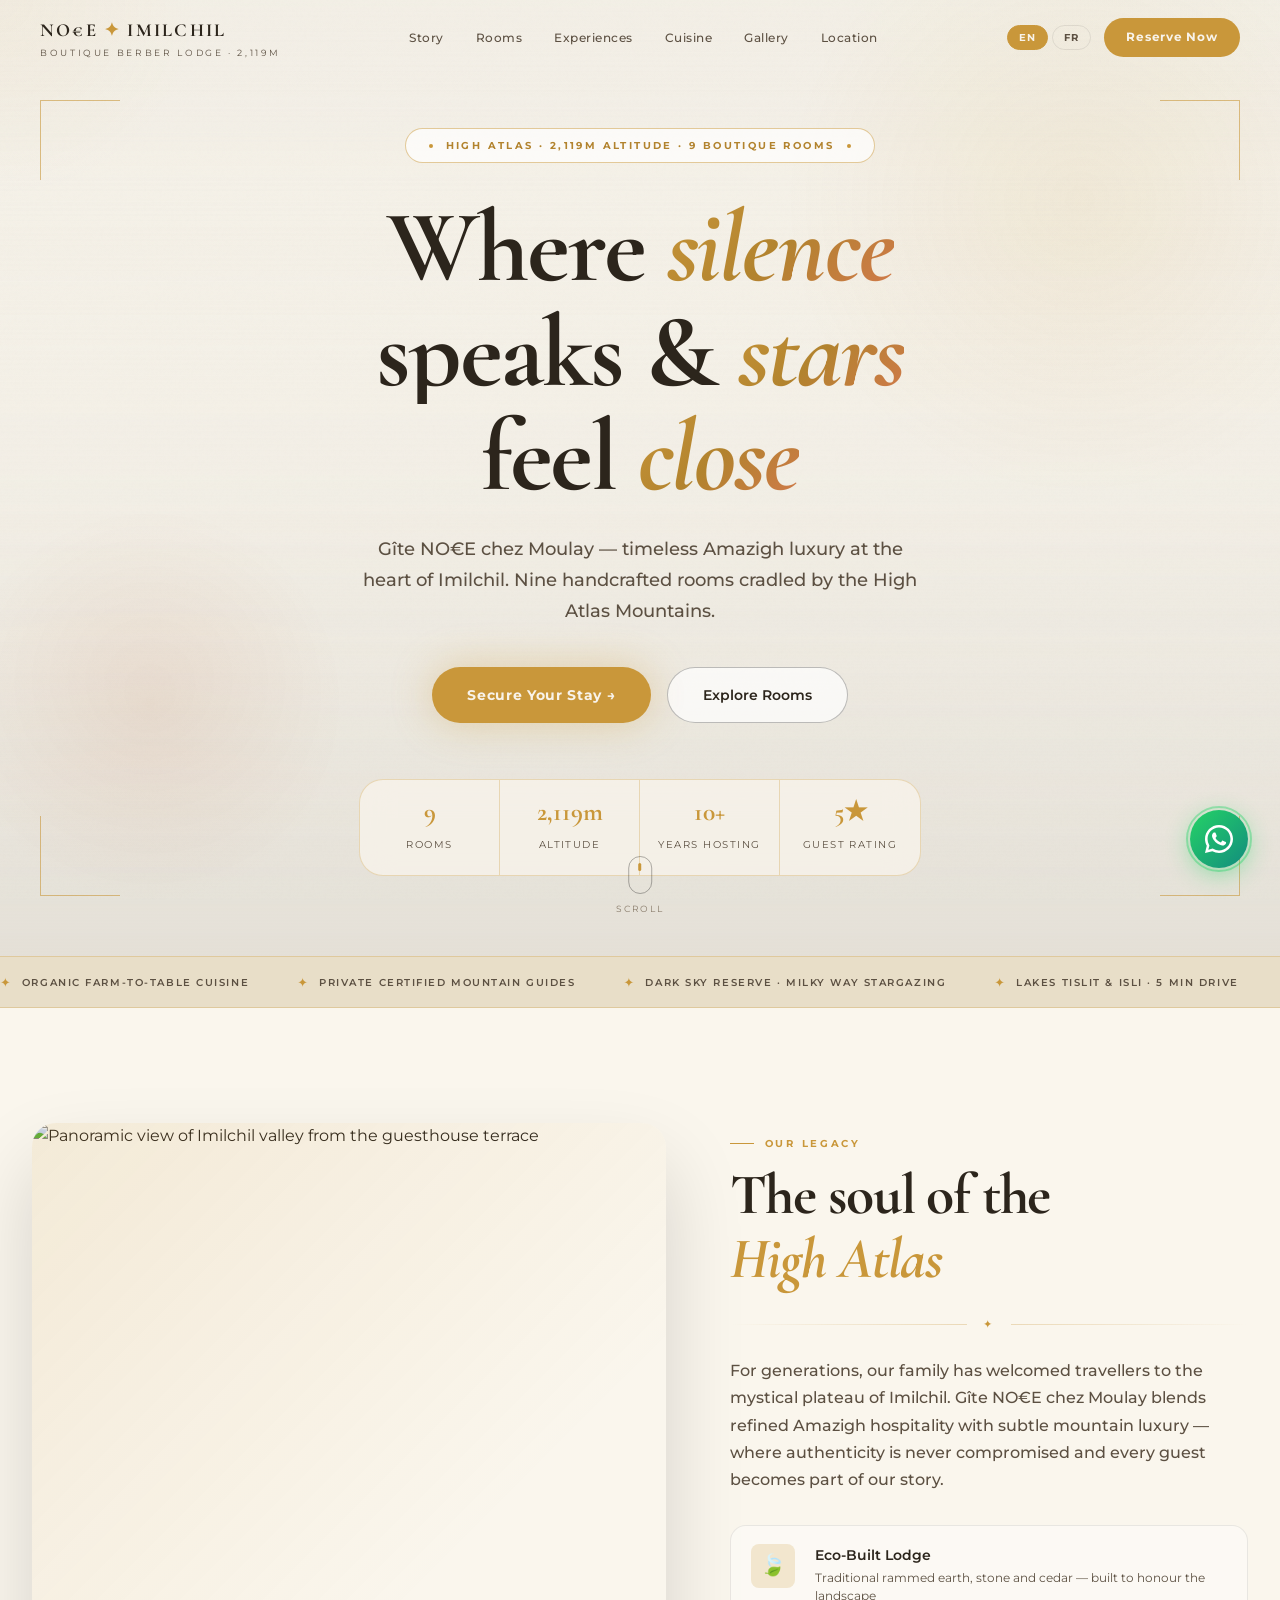
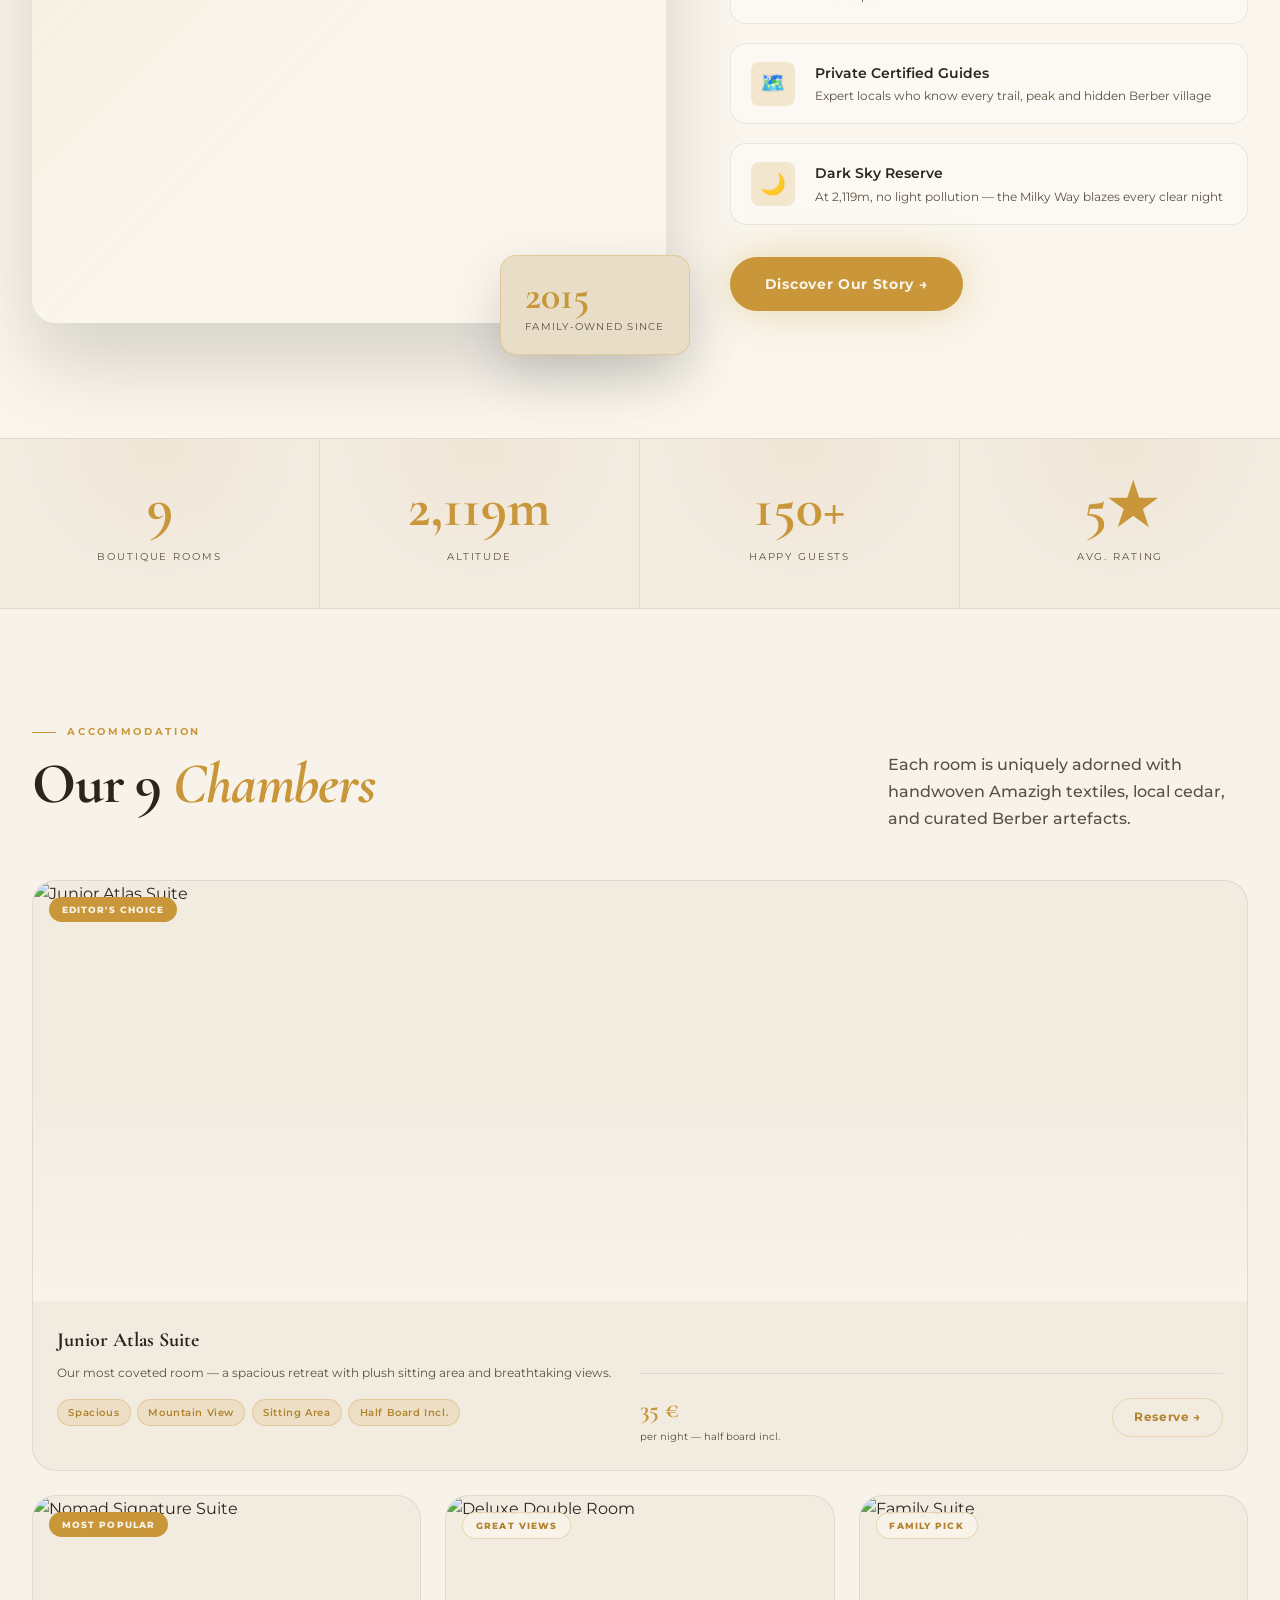
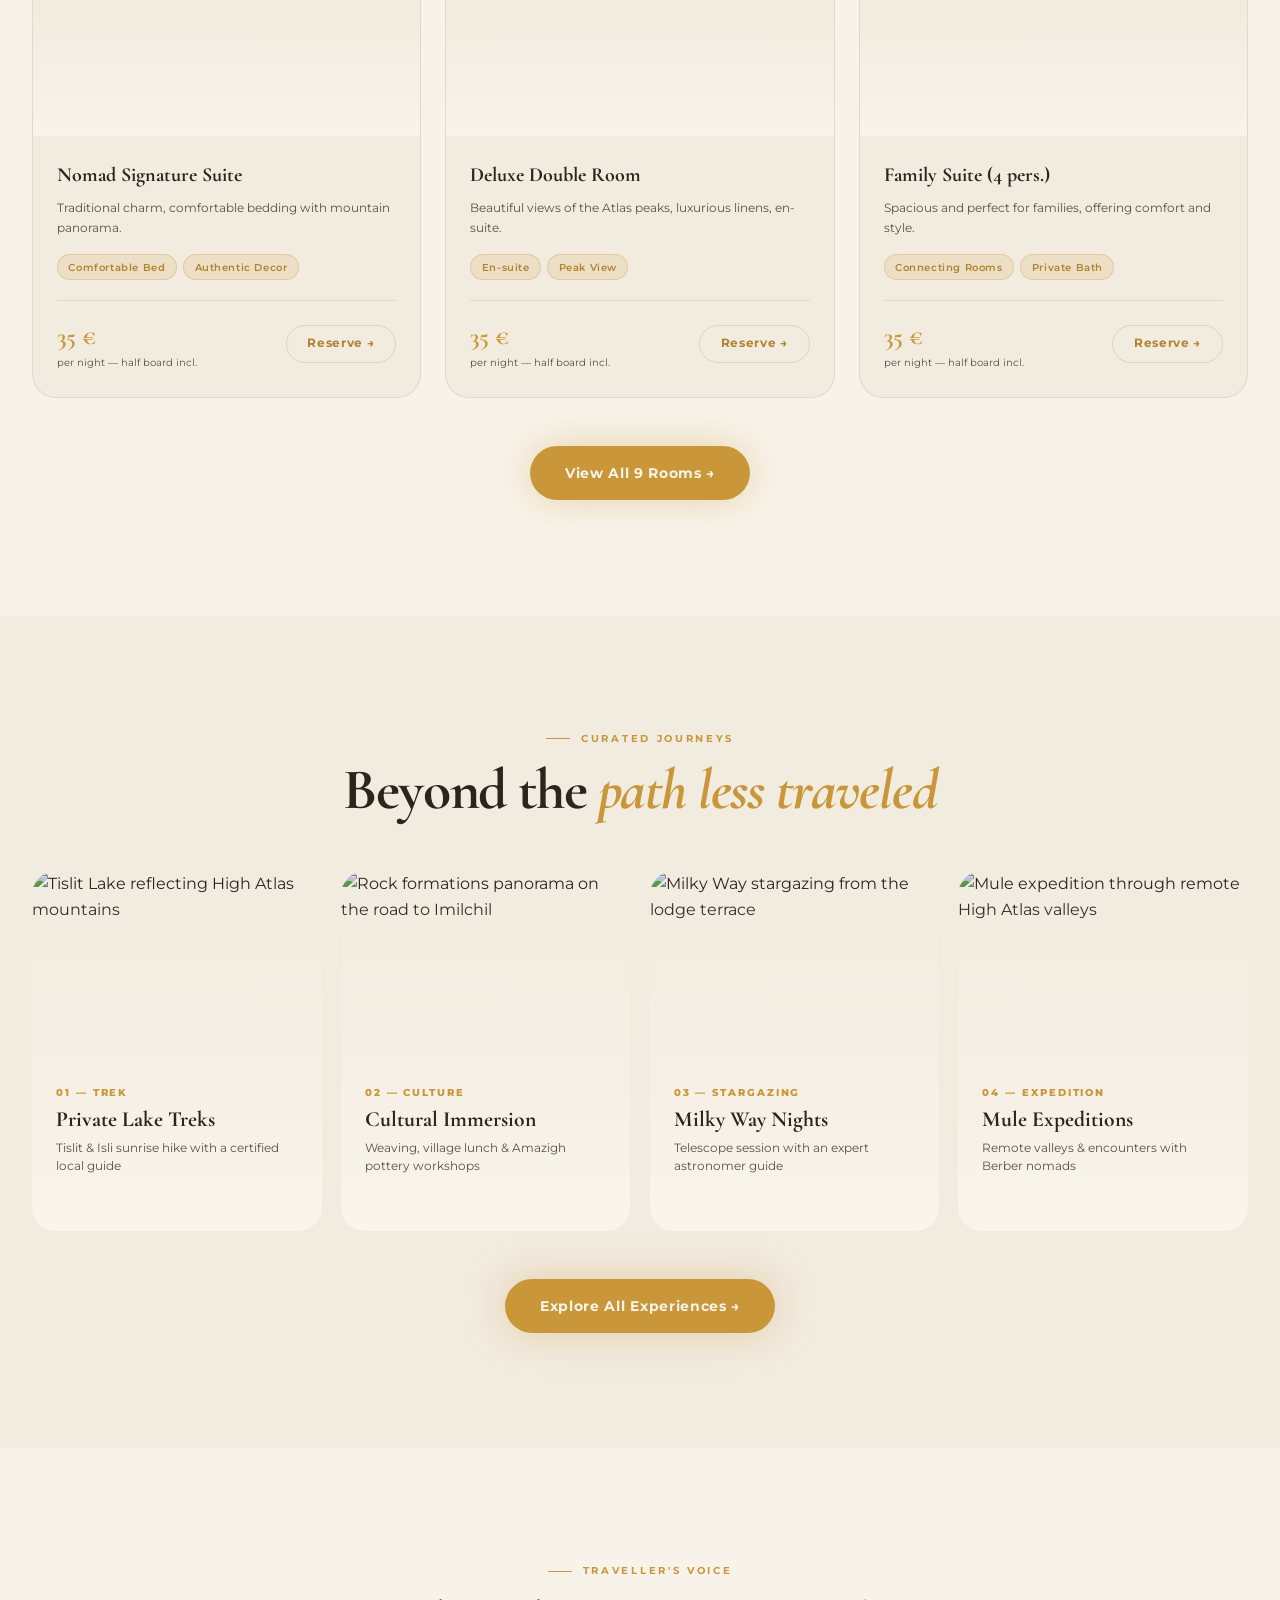
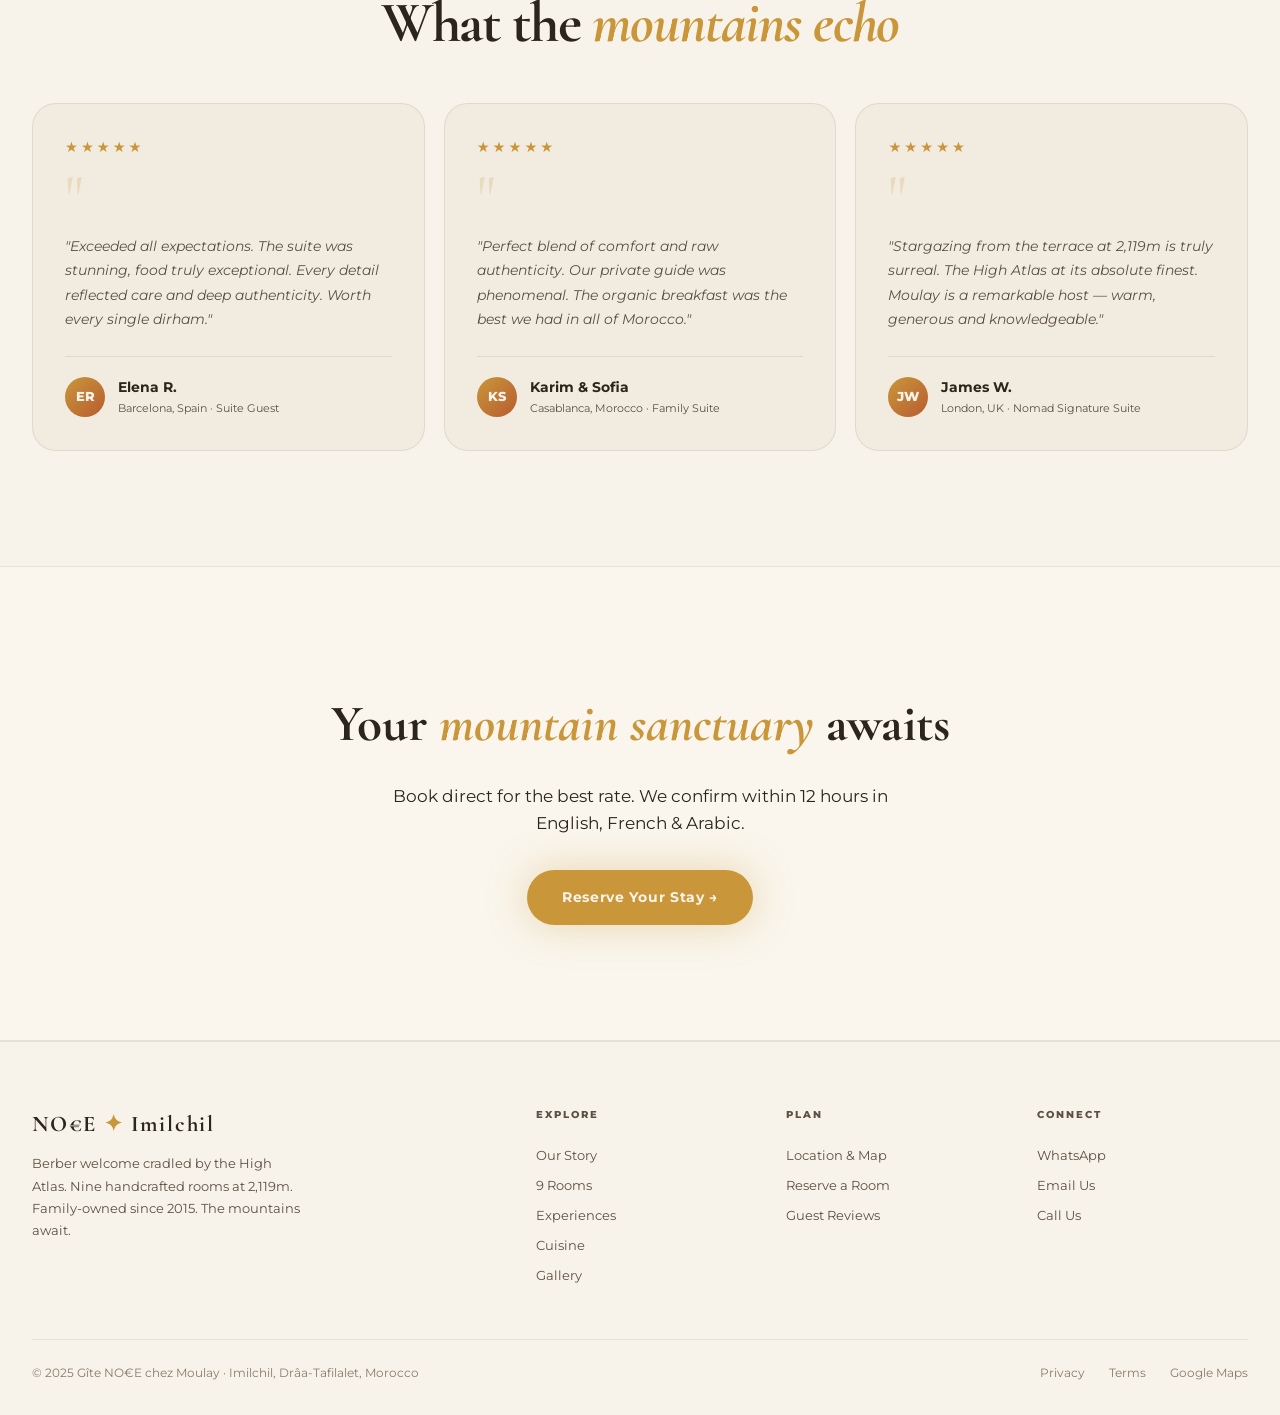
==== commit 6a8221a4: "Update index.html" ====
--- a/index.html
+++ b/index.html
@@ -1,860 +1,442 @@
-<!DOCTYPE html>
-<html lang="en">
-<head>
-<meta charset="UTF-8">
-<meta name="viewport" content="width=device-width, initial-scale=1.0">
-<title>Gîte NO€E chez Moulay — Luxury Berber Lodge | Imilchil, High Atlas</title>
-<meta name="description" content="9 handcrafted Berber rooms at 2,119m in the High Atlas Mountains. Organic cuisine, private treks to Tislit & Isli lakes, stargazing. Book direct from 150 €/night.">
-<meta name="robots" content="index, follow">
-<link rel="canonical" href="https://gitenomadeimilchil.com/">
-<meta property="og:title" content="Gîte NO€E chez Moulay — Luxury Berber Lodge, Imilchil">
-<meta property="og:description" content="9 handcrafted Berber rooms at 2,119m. Organic cuisine, private lake treks, stargazing. Book direct from 150 €/night.">
-<meta property="og:image" content="https://thumbs.dreamstime.com/b/imilchil-morocco-october-berbers-men-traveling-truck-atlas-mountains-152680032.jpg">
-<meta property="og:type" content="website">
-<meta name="twitter:card" content="summary_large_image">
-
-<script type="application/ld+json">
-{
-  "@context": "https://schema.org",
-  "@graph": [
-    {
-      "@type": "LodgingBusiness",
-      "@id": "https://gitenomadeimilchil.com/#lodging",
-      "name": "Gîte NO€E chez Moulay",
-      "description": "Boutique Berber guesthouse in Imilchil, High Atlas Mountains. 9 handcrafted rooms, organic Amazigh cuisine.",
-      "url": "https://gitenomadeimilchil.com/",
-      "telephone": "+212709085856",
-      "email": "ouchenmoulay0@gmail.com",
-      "priceRange": "35 €",
-      "numberOfRooms": 9,
-      "address": {
-        "@type": "PostalAddress",
-        "addressLocality": "Imilchil",
-        "addressRegion": "Drâa-Tafilalet",
-        "addressCountry": "MA"
-      },
-      "geo": {
-        "@type": "GeoCoordinates",
-        "latitude": 32.1280651,
-        "longitude": -5.5590213
-      },
-      "aggregateRating": {
-        "@type": "AggregateRating",
-        "ratingValue": "5",
-        "ratingCount": "150"
-      }
-    }
-  ]
-}
-</script>
-<link rel="preconnect" href="https://fonts.googleapis.com">
-<link rel="preconnect" href="https://fonts.gstatic.com" crossorigin>
-<link href="https://fonts.googleapis.com/css2?family=Cormorant+Garamond:ital,wght@0,400;0,500;0,600;0,700;1,400;1,600&family=Montserrat:wght@300;400;500;600;700&family=DM+Serif+Display:ital@0;1&display=swap" rel="stylesheet">
-
-<link rel="preload" as="image" href="https://thumbs.dreamstime.com/b/imilchil-morocco-october-berbers-men-traveling-truck-atlas-mountains-152680032.jpg">
-
-<!-- Vercel Analytics -->
-<script defer src="/_vercel/insights/script.js"></script>
-
-<link rel="stylesheet" href="style.css">
-</head>
-<body>
-
-<!-- Cursor glow -->
-<div class="cursor-glow" id="cursorGlow" aria-hidden="true"></div>
-
-<!-- NAVIGATION -->
-<nav id="nav" aria-label="Main navigation">
-  <a href="#hero" class="nav-logo" aria-label="NO€E Imilchil home">
-    <span class="nav-logo-main">NO€E <span>✦</span> IMILCHIL</span>
-    <span class="nav-logo-sub">Boutique Berber Lodge · 2,119m</span>
-  </a>
-
-  <ul class="nav-links" role="list">
-    <li><a href="#about">Story</a></li>
-    <li><a href="#rooms">Rooms</a></li>
-    <li><a href="#experiences">Experiences</a></li>
-    <li><a href="#cuisine">Cuisine</a></li>
-    <li><a href="#gallery">Gallery</a></li>
-    <li><a href="#location">Location</a></li>
-  </ul>
-
-  <div class="nav-right">
-    <div class="lang-wrap" role="group" aria-label="Language">
-      <button class="lang-btn on" data-lang="en" aria-pressed="true">EN</button>
-      <button class="lang-btn" data-lang="fr" aria-pressed="false">FR</button>
-    </div>
-    <a href="#booking" class="nav-cta-btn" id="nav-reserve">Reserve Now</a>
-    <button class="burger" id="burger" aria-expanded="false" aria-controls="mob-menu" aria-label="Menu">
-      <span></span><span></span><span></span>
-    </button>
-  </div>
-</nav>
-
-<nav class="mob-menu" id="mob-menu" aria-label="Mobile navigation">
-  <a href="#about">Our Story</a>
-  <a href="#rooms">9 Rooms</a>
-  <a href="#experiences">Experiences</a>
-  <a href="#cuisine">Cuisine</a>
-  <a href="#gallery">Gallery</a>
-  <a href="#location">Location</a>
-  <a href="#booking">Reserve Now →</a>
-</nav>
-
-<!-- HERO -->
-<header id="hero">
-  <div class="hero-bg" id="heroBg" aria-hidden="true"></div>
-  <div class="hero-orb hero-orb-1" aria-hidden="true"></div>
-  <div class="hero-orb hero-orb-2" aria-hidden="true"></div>
-  <div class="hero-corner tl" aria-hidden="true"></div>
-  <div class="hero-corner tr" aria-hidden="true"></div>
-  <div class="hero-corner bl" aria-hidden="true"></div>
-  <div class="hero-corner br" aria-hidden="true"></div>
-
-  <div class="hero-inner">
-    <div class="hero-tag">
-      <span class="hero-tag-dot"></span>
-      <span id="hero-eyebrow">HIGH ATLAS · 2,119M ALTITUDE · 9 BOUTIQUE ROOMS</span>
-      <span class="hero-tag-dot"></span>
-    </div>
-
-    <h1 class="hero-h1" id="hero-h1">
-      <span class="line"><span>Where <em>silence</em></span></span>
-      <span class="line"><span>speaks &amp; <em>stars</em></span></span>
-      <span class="line"><span>feel <em>close</em></span></span>
-    </h1>
-
-    <p class="hero-sub" id="hero-p">Gîte NO€E chez Moulay — timeless Amazigh luxury at the heart of Imilchil. Nine handcrafted rooms cradled by the High Atlas Mountains.</p>
-
-    <div class="hero-btns">
-      <a href="#booking" class="btn-gold" id="hero-book">Secure Your Stay →</a>
-      <a href="#rooms" class="btn-outline-cream" id="hero-rooms">Explore Rooms</a>
-    </div>
-
-    <div class="hero-stats" role="list">
-      <div class="h-stat" role="listitem">
-        <span class="h-stat-num">9</span>
-        <span class="h-stat-label">Rooms</span>
-      </div>
-      <div class="h-stat" role="listitem">
-        <span class="h-stat-num">2,119m</span>
-        <span class="h-stat-label">Altitude</span>
-      </div>
-      <div class="h-stat" role="listitem">
-        <span class="h-stat-num">10+</span>
-        <span class="h-stat-label">Years hosting</span>
-      </div>
-      <div class="h-stat" role="listitem">
-        <span class="h-stat-num">5★</span>
-        <span class="h-stat-label">Guest rating</span>
-      </div>
-    </div>
-  </div>
-
-  <div class="hero-scroll" aria-hidden="true">
-    <div class="scroll-mouse"><div class="scroll-wheel"></div></div>
-    <span class="scroll-text">Scroll</span>
-  </div>
-</header>
-
-<!-- Luxury marquee bar -->
-<div class="lux-bar" aria-label="Highlights" role="complementary">
-  <div class="lux-track" aria-hidden="true">
-    <div class="lux-item"><span class="gem">✦</span> Organic Farm-to-table Cuisine</div>
-    <div class="lux-item"><span class="gem">✦</span> Private Certified Mountain Guides</div>
-    <div class="lux-item"><span class="gem">✦</span> Dark Sky Reserve · Milky Way Stargazing</div>
-    <div class="lux-item"><span class="gem">✦</span> Lakes Tislit &amp; Isli · 5 min drive</div>
-    <div class="lux-item"><span class="gem">✦</span> Eco-built Rammed Earth Lodge · Since 2015</div>
-    <div class="lux-item"><span class="gem">✦</span> Direct Book · Best Rate Guaranteed</div>
-    <div class="lux-item"><span class="gem">✦</span> Moussem des Fiançailles · September</div>
-    <div class="lux-item"><span class="gem">✦</span> Organic Farm-to-table Cuisine</div>
-    <div class="lux-item"><span class="gem">✦</span> Private Certified Mountain Guides</div>
-    <div class="lux-item"><span class="gem">✦</span> Dark Sky Reserve · Milky Way Stargazing</div>
-    <div class="lux-item"><span class="gem">✦</span> Lakes Tislit &amp; Isli · 5 min drive</div>
-    <div class="lux-item"><span class="gem">✦</span> Eco-built Rammed Earth Lodge · Since 2015</div>
-    <div class="lux-item"><span class="gem">✦</span> Direct Book · Best Rate Guaranteed</div>
-    <div class="lux-item"><span class="gem">✦</span> Moussem des Fiançailles · September</div>
-  </div>
-</div>
-
-<main id="main">
-
-<!-- ABOUT -->
-<section id="about" class="section" style="background:var(--dark);" aria-labelledby="about-h">
-  <div class="container">
-    <div class="about-wrap">
-
-      <div class="about-img-block r">
-        <div class="about-img-frame">
-          <img class="about-img-main" src="https://i.ibb.co/JWKWM8yH/AQM05-FC-2-BAV7cjh-Jnmu-V8-AZ-J45tx25-D-82i-GCc-Iw-R-6g-IJ9uo-DJxh-YTn-Dd-X-Yo-VLy-Zjq-O2-AMg-Bp-F4c9ld-E.jpg" alt="Panoramic view of Imilchil valley from the guesthouse terrace" width="600" height="800" loading="lazy">
-        </div>
-        <div class="about-float-card">
-          <div class="num">2015</div>
-          <div class="lbl">Family-owned since</div>
-        </div>
-      </div>
-
-      <div class="about-text-block r r-d1">
-        <p class="eyebrow">Our Legacy</p>
-        <h2 class="sec-title" id="about-h">The soul of the<br><em>High Atlas</em></h2>
-        <div class="gold-line"><span>✦</span></div>
-        <p class="sec-lead">For generations, our family has welcomed travellers to the mystical plateau of Imilchil. Gîte NO€E chez Moulay blends refined Amazigh hospitality with subtle mountain luxury — where authenticity is never compromised and every guest becomes part of our story.</p>
-
-        <div class="about-pillars">
-          <div class="pillar">
-            <div class="pillar-icon">🍃</div>
-            <div>
-              <div class="pillar-name">Eco-Built Lodge</div>
-              <div class="pillar-desc">Traditional rammed earth, stone and cedar — built to honour the landscape</div>
-            </div>
-          </div>
-          <div class="pillar">
-            <div class="pillar-icon">🗺️</div>
-            <div>
-              <div class="pillar-name">Private Certified Guides</div>
-              <div class="pillar-desc">Expert locals who know every trail, peak and hidden Berber village</div>
-            </div>
-          </div>
-          <div class="pillar">
-            <div class="pillar-icon">🌙</div>
-            <div>
-              <div class="pillar-name">Dark Sky Reserve</div>
-              <div class="pillar-desc">At 2,119m, no light pollution — the Milky Way blazes every clear night</div>
-            </div>
-          </div>
-        </div>
-
-        <blockquote class="quote-pull">
-          <p>"The mountains don't rush, and neither should you. Stay, breathe, and let Imilchil heal you."</p>
-          <cite>— Moulay &amp; family</cite>
-        </blockquote>
-      </div>
-
-    </div>
-  </div>
-</section>
-
-<!-- STATS -->
-<div class="stats-section" role="region" aria-label="Key facts">
-  <div class="stats-grid">
-    <div class="stat-box">
-      <span class="stat-num" data-count="9">9</span>
-      <span class="stat-label">Boutique Rooms</span>
-    </div>
-    <div class="stat-box">
-      <span class="stat-num" data-count="2119">2,119m</span>
-      <span class="stat-label">Altitude</span>
-    </div>
-    <div class="stat-box">
-      <span class="stat-num">150+</span>
-      <span class="stat-label">Happy Guests</span>
-    </div>
-    <div class="stat-box">
-      <span class="stat-num">5★</span>
-      <span class="stat-label">Avg. Rating</span>
-    </div>
-  </div>
-</div>
-
-<!-- ROOMS -->
-<section id="rooms" class="section rooms-section" aria-labelledby="rooms-h">
-  <div class="container">
-    <div class="rooms-header">
-      <div class="r">
-        <p class="eyebrow">Accommodation</p>
-        <h2 class="sec-title" id="rooms-h">Our 9 <em>Chambers</em></h2>
-      </div>
-      <p class="sec-lead r r-d1" style="max-width:360px;">Each room is uniquely adorned with handwoven Amazigh textiles, local cedar, and curated Berber artefacts.</p>
-    </div>
-
-    <div class="rooms-grid" role="list">
-
-      <!-- Featured: Junior Atlas Suite -->
-      <article class="room-card featured r" role="listitem" aria-label="Junior Atlas Suite">
-        <div class="room-img-wrap">
-          <img class="room-img" src="https://i.ibb.co/Txyy1HCq/AQMMv-Bx-E2-TNDCSn-FG0vrm-IVNXI0wm-MWa-GIDq-Sy-MMO78-Rdr7t-Tuj-wawr-NRp-Wq5-NXa-RX-n9-ND4-TTdd-JC6j-EM1-FI.jpg" alt="Junior Atlas Suite" width="1200" height="420" loading="lazy">
-          <div class="room-img-overlay"></div>
-          <span class="room-badge badge-gold">Editor's Choice</span>
-        </div>
-        <div class="room-inner">
-          <div>
-            <h3 class="room-name">Junior Atlas Suite</h3>
-            <p class="room-desc">Our most coveted room — a spacious retreat with plush sitting area and breathtaking views.</p>
-            <div class="room-amenities">
-              <span class="amenity">Spacious</span>
-              <span class="amenity">Mountain View</span>
-              <span class="amenity">Sitting Area</span>
-              <span class="amenity">Half Board Incl.</span>
-            </div>
-          </div>
-          <div class="room-footer-row">
-            <div class="room-price">
-              <span class="amount">35 €</span>
-              <span class="unit">per night — half board incl.</span>
-            </div>
-            <a href="#booking" class="btn-room" data-room="Junior Atlas Suite – 550 €/night">Reserve →</a>
-          </div>
-        </div>
-      </article>
-
-      <article class="room-card r r-d1" role="listitem" aria-label="Nomad Signature Suite">
-        <div class="room-img-wrap">
-          <img class="room-img" src="https://i.ibb.co/xKTrqdQc/AQMVHo-I6sfz2-Kjmjnys-Lt908g3q1ybg-SUATk-JKGt0w-JE8j-Pb-Dy0-GT2-D3t8-Pb5ib7bxy-Ihjj-Xx-NHari-Ke-9u3t6vf.jpg" alt="Nomad Signature Suite" width="480" height="320" loading="lazy">
-          <div class="room-img-overlay"></div>
-          <span class="room-badge badge-gold">Most Popular</span>
-        </div>
-        <div class="room-inner">
-          <h3 class="room-name">Nomad Signature Suite</h3>
-          <p class="room-desc">Traditional charm, comfortable bedding with mountain panorama.</p>
-          <div class="room-amenities"><span class="amenity">Comfortable Bed</span><span class="amenity">Authentic Decor</span></div>
-          <div class="room-footer-row">
-            <div class="room-price"><span class="amount">35 €</span><span class="unit">per night — half board incl.</span></div>
-            <a href="#booking" class="btn-room" data-room="Nomad Signature Suite – 390 €/night">Reserve →</a>
-          </div>
-        </div>
-      </article>
-
-      <article class="room-card r r-d2" role="listitem" aria-label="Deluxe Double Balcony">
-        <div class="room-img-wrap">
-          <img class="room-img" src="https://i.ibb.co/BVVCsCf5/AQMZFVLt-AXrxmt7x-HF6-Ft3-QZj-AAK3lk4-YMru-CSPD7-AELFqoo-PIKSBd-NBPKZw-ONEeh7-5i-GLynq-QP-QYMa-Hntb-JI91.jpg" alt="Deluxe Double Room" width="480" height="320" loading="lazy">
-          <div class="room-img-overlay"></div>
-          <span class="room-badge badge-dark">Great Views</span>
-        </div>
-        <div class="room-inner">
-          <h3 class="room-name">Deluxe Double Room</h3>
-          <p class="room-desc">Beautiful views of the Atlas peaks, luxurious linens, en-suite.</p>
-          <div class="room-amenities"><span class="amenity">En-suite</span><span class="amenity">Peak View</span></div>
-          <div class="room-footer-row">
-            <div class="room-price"><span class="amount">35 €</span><span class="unit">per night — half board incl.</span></div>
-            <a href="#booking" class="btn-room" data-room="Deluxe Double Balcony – 420 €/night">Reserve →</a>
-          </div>
-        </div>
-      </article>
-
-      <article class="room-card r" role="listitem" aria-label="Family Suite">
-        <div class="room-img-wrap">
-          <img class="room-img" src="https://i.ibb.co/YTTYspzg/AQNbs-Pnz-U-NX-PMaz-YJk-BQ4qy-Ts6-YSGw1-L132k-Un-Eiv-9jx-T0-U-j-Oz0f-FBn5j-SFKwe-XSOAe-Gt-U2w-Yy-Jqk3t.jpg" alt="Family Suite" width="480" height="320" loading="lazy">
-          <div class="room-img-overlay"></div>
-          <span class="room-badge badge-dark">Family Pick</span>
-        </div>
-        <div class="room-inner">
-          <h3 class="room-name">Family Suite (4 pers.)</h3>
-          <p class="room-desc">Spacious and perfect for families, offering comfort and style.</p>
-          <div class="room-amenities"><span class="amenity">Connecting Rooms</span><span class="amenity">Private Bath</span></div>
-          <div class="room-footer-row">
-            <div class="room-price"><span class="amount">35 €</span><span class="unit">per night — half board incl.</span></div>
-            <a href="#booking" class="btn-room" data-room="Family Suite – 480 €/night">Reserve →</a>
-          </div>
-        </div>
-      </article>
-
-      <article class="room-card r r-d1" role="listitem" aria-label="Triple Atlas Room">
-        <div class="room-img-wrap">
-          <img class="room-img" src="https://i.ibb.co/Q3GB7bgq/AQNb-SSh9-TRv-Cns2-Go-Gf-Z7-QFZo-Lm-GVYu-Qrnpc4s-TMVMj-YRl-M9i-TMYk-IDn-V-f74f-Zjml-RW4a3t-Fmqk-Ge-Z9f.jpg" alt="Triple Atlas Room" width="480" height="320" loading="lazy">
-          <div class="room-img-overlay"></div>
-        </div>
-        <div class="room-inner">
-          <h3 class="room-name">Triple Atlas Room</h3>
-          <p class="room-desc">Ideal for groups, with plenty of mountain light.</p>
-          <div class="room-amenities"><span class="amenity">3 Guests</span><span class="amenity">Mountain View</span></div>
-          <div class="room-footer-row">
-            <div class="room-price"><span class="amount">35 €</span><span class="unit">per night — half board incl.</span></div>
-            <a href="#booking" class="btn-room" data-room="Triple Atlas – 350 €/night">Reserve →</a>
-          </div>
-        </div>
-      </article>
-
-      <article class="room-card r r-d2" role="listitem" aria-label="Atlas Double Room">
-        <div class="room-img-wrap">
-          <img class="room-img" src="https://i.ibb.co/JZ7S5P6/AQNy0x-A1w6-C1-WZzj-ZZu-UWNAo-Iiwez10g-Vzh-Op1-YFek-Ol-A67-KF8s-YHVr12-F3-Zm-BTk-Tp-Pham-X-dhpl4-T6-OSbp-Rs7.jpg" alt="Atlas Double Room" width="480" height="320" loading="lazy">
-          <div class="room-img-overlay"></div>
-        </div>
-        <div class="room-inner">
-          <h3 class="room-name">Atlas Double Room</h3>
-          <p class="room-desc">Cosy double, Berber textiles, with sweeping valley views.</p>
-          <div class="room-amenities"><span class="amenity">Valley View</span><span class="amenity">Cozy Decor</span></div>
-          <div class="room-footer-row">
-            <div class="room-price"><span class="amount">35 €</span><span class="unit">per night — half board incl.</span></div>
-            <a href="#booking" class="btn-room" data-room="Atlas Double Room – 280 €/night">Reserve →</a>
-          </div>
-        </div>
-      </article>
-
-      <article class="room-card r" role="listitem" aria-label="Superior Twin Room">
-        <div class="room-img-wrap">
-          <img class="room-img" src="https://i.ibb.co/8nNxX7mX/AQO5gtjnpc2r2i6-FP4ci-CXAkxq-Git-Lh2i-OFk-Jq-U8s-LCh-QTa1l-Ijou3-T4h5l-Ig-UD-s7-WSy-Wo-WHpis0-Ckcs-GDYIq.jpg" alt="Superior Twin Room" width="480" height="320" loading="lazy">
-          <div class="room-img-overlay"></div>
-        </div>
-        <div class="room-inner">
-          <h3 class="room-name">Superior Twin Room</h3>
-          <p class="room-desc">Two beds, serene view — ideal for friends or colleagues.</p>
-          <div class="room-amenities"><span class="amenity">Twin Beds</span><span class="amenity">Serene View</span></div>
-          <div class="room-footer-row">
-            <div class="room-price"><span class="amount">35 €</span><span class="unit">per night — half board incl.</span></div>
-            <a href="#booking" class="btn-room" data-room="Superior Twin – 300 €/night">Reserve →</a>
-          </div>
-        </div>
-      </article>
-
-      <article class="room-card r r-d1" role="listitem" aria-label="Small Double Room">
-        <div class="room-img-wrap">
-          <img class="room-img" src="https://i.ibb.co/YThMD8gw/AQOGHFu-VVLnob-IDUIblb-Ebyha2i4-Sx1-Xxp-MWBHqiqvwbe9n-SUYFY-KIz2-DNZ5-HJtq5o-Sgpa-G5-Q-Mei-Hqbq-Uuab-Bs-H.jpg" alt="Small Double Room" width="480" height="320" loading="lazy">
-          <div class="room-img-overlay"></div>
-          <span class="room-badge badge-dark">Best Value</span>
-        </div>
-        <div class="room-inner">
-          <h3 class="room-name">Small Double Room</h3>
-          <p class="room-desc">Compact, warm and full of character — perfect for couples on a budget.</p>
-          <div class="room-amenities"><span class="amenity">Budget-Friendly</span></div>
-          <div class="room-footer-row">
-            <div class="room-price"><span class="amount">35 €</span><span class="unit">per night — half board incl.</span></div>
-            <a href="#booking" class="btn-room" data-room="Small Double – 220 €/night">Reserve →</a>
-          </div>
-        </div>
-      </article>
-
-      <article class="room-card r r-d2" role="listitem" aria-label="Trekker's Dorm">
-        <div class="room-img-wrap">
-          <img class="room-img" src="https://i.ibb.co/Kn4Lfhf/AQPFq64zs2-Ckcl-Xqd-CLy-DD-Rr-X5yr-SMDPXz-T-x-OFBAyz-HQQro-Nm-JCsowa-JBJppbta9-ZXwrriyxjg-Ar-Zs-VGAI6.jpg" alt="Trekker's Dorm" width="480" height="320" loading="lazy">
-          <div class="room-img-overlay"></div>
-        </div>
-        <div class="room-inner">
-          <h3 class="room-name">Trekker's Dorm</h3>
-          <p class="room-desc">Comfortable beds, perfect for solo adventurers looking for a great night.</p>
-          <div class="room-amenities"><span class="amenity">Solo Travelers</span></div>
-          <div class="room-footer-row">
-            <div class="room-price"><span class="amount">35 €</span><span class="unit">per person — half board incl.</span></div>
-            <a href="#booking" class="btn-room" data-room="Trekker's Dorm – 35 €/person">Reserve →</a>
-          </div>
-        </div>
-      </article>
-
-    </div>
-  </div>
-</section>
-
-<!-- EXPERIENCES -->
-<section id="experiences" class="section exp-section" aria-labelledby="exp-h">
-  <div class="container">
-    <div class="section-header r" style="text-align:center;margin-bottom:3rem;">
-      <p class="eyebrow" style="justify-content:center;">Curated Journeys</p>
-      <h2 class="sec-title" id="exp-h" style="max-width:600px;margin:0 auto;">Beyond the <em>path less traveled</em></h2>
-    </div>
-
-    <div class="exp-grid" role="list">
-      <article class="exp-card r" role="listitem" aria-label="Private Lake Treks">
-        <img src="https://i.ibb.co/QjTYJvwG/AQPLG8-Q3-Aes-ELE73-JR-Tu79-Mvs-SVGg-Sg2tqge-QYo319n-9o-x-Osl-Ke2vq-Sb3-W5pzu-Av59-EHV5-Lpro-Wb-Cybf-RJr71.jpg" alt="Tislit Lake reflecting High Atlas mountains in Imilchil Morocco" width="400" height="560" loading="lazy">
-        <div class="exp-card-body">
-          <p class="exp-num">01 — Trek</p>
-          <h3 class="exp-name">Private Lake Treks</h3>
-          <p class="exp-desc">Tislit &amp; Isli sunrise hike with a certified local guide</p>
-          <span class="exp-link">Book this experience →</span>
-        </div>
-      </article>
-
-      <article class="exp-card r r-d1" role="listitem" aria-label="Cultural Immersion">
-        <img src="https://i.ibb.co/jvkywbyM/AQPpu-EWAi4-Q2-BUDUGT6t-Ij-WPd-ANv-O7-HUg42-Gt-VX0elvyq-Ux-V4-N-BNo-Cw-GAMc4wy-Ua8d-VTg-J8-D8-g1-XSgtf-T8-Zh.jpg" alt="Rock formations panorama on the road to Imilchil High Atlas" width="400" height="560" loading="lazy">
-        <div class="exp-card-body">
-          <p class="exp-num">02 — Culture</p>
-          <h3 class="exp-name">Cultural Immersion</h3>
-          <p class="exp-desc">Weaving, village lunch &amp; Amazigh pottery workshops</p>
-          <span class="exp-link">Book this experience →</span>
-        </div>
-      </article>
-
-      <article class="exp-card r r-d2" role="listitem" aria-label="Milky Way Stargazing">
-        <img src="https://i.ibb.co/ymVLQcc4/AQPu-VUy3-KP5lc-QJXOe-Syx-Leobcl-3-EROkfhm49ooii-ZKBc-Tx-Pty-RO7-Z6qy-RPwsq-FEU683-Eu-Vo-R3d7-NCLQ5-An-RU.jpg" alt="Milky Way stargazing from the lodge terrace at 2119m altitude" width="400" height="560" loading="lazy">
-        <div class="exp-card-body">
-          <p class="exp-num">03 — Stargazing</p>
-          <h3 class="exp-name">Milky Way Nights</h3>
-          <p class="exp-desc">Telescope session with an expert astronomer guide</p>
-          <span class="exp-link">Book this experience →</span>
-        </div>
-      </article>
-
-      <article class="exp-card r r-d3" role="listitem" aria-label="Mule Expeditions">
-        <img src="https://i.ibb.co/dwrpfT3q/AQPxotva-Shp-TFIJk0z-VTGn-9gc75-QFJx-ECvo2-Hn1-IBO6o9-DQda7-IA6j-Hfhc-Qw-Yjm-Zg5-L2-G7-L-2-Al-OHZo-Nt-Df8hw.jpg" alt="Mule expedition through remote High Atlas valleys near Imilchil" width="400" height="560" loading="lazy">
-        <div class="exp-card-body">
-          <p class="exp-num">04 — Expedition</p>
-          <h3 class="exp-name">Mule Expeditions</h3>
-          <p class="exp-desc">Remote valleys &amp; encounters with Berber nomads</p>
-          <span class="exp-link">Book this experience →</span>
-        </div>
-      </article>
-    </div>
-  </div>
-</section>
-
-<!-- GALLERY -->
-<section id="gallery" class="section gallery-section" aria-labelledby="gallery-h">
-  <div class="container">
-    <div class="r" style="text-align:center;margin-bottom:3rem;">
-      <p class="eyebrow" style="justify-content:center;">Imilchil in Images</p>
-      <h2 class="sec-title" id="gallery-h">A Glimpse into <em>Berber Life</em></h2>
-    </div>
-
-    <div class="gallery-mosaic r" role="list" aria-label="Photo gallery">
-      <div class="gal-item" role="listitem">
-        <img src="https://i.ibb.co/JWKWM8yH/AQM05-FC-2-BAV7cjh-Jnmu-V8-AZ-J45tx25-D-82i-GCc-Iw-R-6g-IJ9uo-DJxh-YTn-Dd-X-Yo-VLy-Zjq-O2-AMg-Bp-F4c9ld-E.jpg" alt="Traditional pisé Berber houses in the High Atlas mountains near Imilchil" width="700" height="460" loading="lazy">
-        <div class="gal-item-overlay"><span class="gal-caption">Authentic Berber Village</span></div>
-      </div>
-      <div class="gal-item" role="listitem">
-        <img src="https://i.ibb.co/Txyy1HCq/AQMMv-Bx-E2-TNDCSn-FG0vrm-IVNXI0wm-MWa-GIDq-Sy-MMO78-Rdr7t-Tuj-wawr-NRp-Wq5-NXa-RX-n9-ND4-TTdd-JC6j-EM1-FI.jpg" alt="Moussem des Fiançailles — the legendary annual Berber marriage festival" width="430" height="280" loading="lazy">
-        <div class="gal-item-overlay"><span class="gal-caption">Moussem des Fiançailles</span></div>
-      </div>
-      <div class="gal-item" role="listitem">
-        <img src="https://i.ibb.co/xKTrqdQc/AQMVHo-I6sfz2-Kjmjnys-Lt908g3q1ybg-SUATk-JKGt0w-JE8j-Pb-Dy0-GT2-D3t8-Pb5ib7bxy-Ihjj-Xx-NHari-Ke-9u3t6vf.jpg" alt="High Atlas landscape shaped by the legend of Isli and Tislit lakes" width="430" height="280" loading="lazy">
-        <div class="gal-item-overlay"><span class="gal-caption">Land of Legends</span></div>
-      </div>
-    </div>
-  </div>
-</section>
-
-<!-- CUISINE -->
-<section id="cuisine" class="section cuisine-section" aria-labelledby="cuisine-h">
-  <div class="container">
-    <div class="cuisine-wrap">
-      <div>
-        <p class="eyebrow r">Gastronomy</p>
-        <h2 class="sec-title r r-d1" id="cuisine-h">Flavours of<br><em>the Atlas Plate</em></h2>
-        <p class="sec-lead r r-d1" style="margin-bottom:2rem;">Every dish is prepared with organic produce grown in our garden or sourced from Imilchil's weekly souk. Food is love.</p>
-
-        <div class="menu-card r r-d2">
-          <div class="menu-card-header">Signature Menu — Saison 2025</div>
-          <div class="menu-items">
-            <div class="menu-row">
-              <div class="menu-info">
-                <div class="menu-name">Slow-cooked Lamb Tagine</div>
-                <div class="menu-note">Saffron, apricots, toasted almonds</div>
-              </div>
-              <span class="menu-price">Chosen on arrival</span>
-            </div>
-            <div class="menu-row">
-              <div class="menu-info">
-                <div class="menu-name">Vegetarian Berber Tagine</div>
-                <div class="menu-note">Seven seasonal vegetables, chermoula</div>
-              </div>
-              <span class="menu-price">Chosen on arrival</span>
-            </div>
-            <div class="menu-row">
-              <div class="menu-info">
-                <div class="menu-name">Royal Couscous (Fridays)</div>
-                <div class="menu-note">Lamb, merguez, seven vegetables</div>
-              </div>
-              <span class="menu-price">Chosen on arrival</span>
-            </div>
-            
-            <div class="menu-row">
-              <div class="menu-info">
-                <div class="menu-name">Msemen &amp; Amlou Breakfast</div>
-                <div class="menu-note">Berber pancakes, argan honey butter</div>
-              </div>
-              <span class="menu-price">Included</span>
-            </div>
-            <div class="menu-row">
-              <div class="menu-info">
-                <div class="menu-name">Wild Mint Atlas Tea</div>
-                <div class="menu-note">Fresh mountain mint, three ceremonial pours</div>
-              </div>
-              <span class="menu-price">Included</span>
-            </div>
-          </div>
-        </div>
-      </div>
-
-      <div class="cuisine-imgs r r-d1">
-        <div class="cuisine-img-big">
-          <img src="https://i.ibb.co/BVVCsCf5/AQMZFVLt-AXrxmt7x-HF6-Ft3-QZj-AAK3lk4-YMru-CSPD7-AELFqoo-PIKSBd-NBPKZw-ONEeh7-5i-GLynq-QP-QYMa-Hntb-JI91.jpg" alt="Slow-cooked lamb tagine served in traditional Berber clay pottery" width="640" height="360" loading="lazy">
-        </div>
-        <div class="cuisine-img-pair">
-          <div class="cuisine-img-sm">
-            <img src="https://i.ibb.co/YTTYspzg/AQNbs-Pnz-U-NX-PMaz-YJk-BQ4qy-Ts6-YSGw1-L132k-Un-Eiv-9jx-T0-U-j-Oz0f-FBn5j-SFKwe-XSOAe-Gt-U2w-Yy-Jqk3t.jpg" alt="Traditional Moroccan mint tea poured from silver teapot" width="300" height="225" loading="lazy">
-          </div>
-          <div class="cuisine-img-sm">
-            <img src="https://i.ibb.co/Q3GB7bgq/AQNb-SSh9-TRv-Cns2-Go-Gf-Z7-QFZo-Lm-GVYu-Qrnpc4s-TMVMj-YRl-M9i-TMYk-IDn-V-f74f-Zjml-RW4a3t-Fmqk-Ge-Z9f.jpg" alt="Evening on the guesthouse terrace under the stars" width="300" height="225" loading="lazy">
-          </div>
-        </div>
-      </div>
-    </div>
-  </div>
-</section>
-
-<!-- LOCATION -->
-<section id="location" class="section location-section" aria-labelledby="location-h">
-  <div class="container">
-    <div class="r" style="margin-bottom:3rem;">
-      <p class="eyebrow">Find Us</p>
-      <h2 class="sec-title" id="location-h">In the <em>epicentre</em> of legend</h2>
-      <p class="sec-lead">Perched at 2,119m in the Drâa-Tafilalet region, surrounded by sacred lakes, ancient peaks and living Amazigh culture.</p>
-    </div>
-
-    <div class="location-wrap">
-      <div class="map-wrap r">
-        <iframe src="https://www.google.com/maps/embed?pb=!1m18!1m12!1m3!1d6384.112918894255!2d-5.5590213!3d32.1280651!2m3!1f0!2f0!3f0!3m2!1i1024!2i768!4f13.1!3m3!1m2!1s0xda2f1c472fe5525%3A0x4767902a057f2bff!2sG%C3%AEte%20NO€E%20chez%20moulay!5e1!3m2!1sen!2sma!4v1710000000000!5m2!1sen!2sma" loading="lazy" title="Location of Gîte NO€E chez Moulay in Imilchil" referrerpolicy="no-referrer-when-downgrade"></iframe>
-      </div>
-
-      <div class="r r-d1">
-        <div class="loc-details">
-          <h3>Gîte NO€E chez Moulay</h3>
-          <p class="loc-address">Imilchil Village, Drâa-Tafilalet, Morocco<br>Altitude: 2,119m · GPS: 32.128°N, 5.559°W</p>
-        </div>
-
-        <div class="proximity-grid">
-          <div class="prox-card"><div class="prox-icon">🏞️</div><div class="prox-place">Lake Tislit</div><div class="prox-dist">5 min drive</div></div>
-          <div class="prox-card"><div class="prox-icon">💙</div><div class="prox-place">Lake Isli</div><div class="prox-dist">12 min drive</div></div>
-          <div class="prox-card"><div class="prox-icon">🗻</div><div class="prox-place">Amalou Peak</div><div class="prox-dist">Half-day trek</div></div>
-          <div class="prox-card"><div class="prox-icon">🎉</div><div class="prox-place">Marriage Festival</div><div class="prox-dist">September</div></div>
-          <div class="prox-card"><div class="prox-icon">🚗</div><div class="prox-place">Er Rachidia</div><div class="prox-dist">3.5 hours</div></div>
-          <div class="prox-card"><div class="prox-icon">✈️</div><div class="prox-place">Marrakech RAK</div><div class="prox-dist">~5 hours</div></div>
-        </div>
-
-        <div class="contact-strip">
-          <a href="tel:+212709085856" class="contact-item"><span class="ci">📞</span><span>+212 709 085 856</span></a>
-          <a href="https://wa.me/212709085856" class="contact-item" target="_blank" rel="noopener noreferrer"><span class="ci">💬</span><span>WhatsApp Chat</span></a>
-          <a href="mailto:ouchenmoulay0@gmail.com" class="contact-item"><span class="ci">✉️</span><span>ouchenmoulay0@gmail.com</span></a>
-        </div>
-      </div>
-    </div>
-  </div>
-</section>
-
-<!-- TESTIMONIALS -->
-<section id="testimonials" class="section testi-section" aria-labelledby="testi-h">
-  <div class="container">
-    <div class="r" style="text-align:center;margin-bottom:3rem;">
-      <p class="eyebrow" style="justify-content:center;">Traveller's Voice</p>
-      <h2 class="sec-title" id="testi-h" style="max-width:560px;margin:0 auto;">What the <em>mountains echo</em></h2>
-    </div>
-
-    <div class="testi-grid" role="list">
-      <article class="testi-card r" role="listitem">
-        <div class="testi-stars" aria-label="5 out of 5 stars">★★★★★</div>
-        <div class="testi-mark" aria-hidden="true">"</div>
-        <p class="testi-text">"Exceeded all expectations. The suite was stunning, food truly exceptional. Every detail reflected care and deep authenticity. Worth every single dirham."</p>
-        <div class="testi-author">
-          <div class="testi-avatar" aria-hidden="true">ER</div>
-          <div><div class="testi-name">Elena R.</div><div class="testi-from">Barcelona, Spain · Suite Guest</div></div>
-        </div>
-      </article>
-
-      <article class="testi-card r r-d1" role="listitem">
-        <div class="testi-stars" aria-label="5 out of 5 stars">★★★★★</div>
-        <div class="testi-mark" aria-hidden="true">"</div>
-        <p class="testi-text">"Perfect blend of comfort and raw authenticity. Our private guide was phenomenal. The organic breakfast was the best we had in all of Morocco."</p>
-        <div class="testi-author">
-          <div class="testi-avatar" aria-hidden="true">KS</div>
-          <div><div class="testi-name">Karim &amp; Sofia</div><div class="testi-from">Casablanca, Morocco · Family Suite</div></div>
-        </div>
-      </article>
-
-      <article class="testi-card r r-d2" role="listitem">
-        <div class="testi-stars" aria-label="5 out of 5 stars">★★★★★</div>
-        <div class="testi-mark" aria-hidden="true">"</div>
-        <p class="testi-text">"Stargazing from the terrace at 2,119m is truly surreal. The High Atlas at its absolute finest. Moulay is a remarkable host — warm, generous and knowledgeable."</p>
-        <div class="testi-author">
-          <div class="testi-avatar" aria-hidden="true">JW</div>
-          <div><div class="testi-name">James W.</div><div class="testi-from">London, UK · Nomad Signature Suite</div></div>
-        </div>
-      </article>
-    </div>
-  </div>
-</section>
-
-<!-- BOOKING -->
-<section id="booking" class="section booking-section" aria-labelledby="booking-h">
-  <div class="container">
-    <div class="r" style="margin-bottom:3rem;">
-      <p class="eyebrow">Exclusive Reservation</p>
-      <h2 class="sec-title" id="booking-h">Claim your <em>mountain sanctuary</em></h2>
-      <p class="sec-lead">Book direct for the best rate. We confirm within 12 hours in English, French &amp; Arabic.</p>
-    </div>
-
-    <div class="booking-layout">
-      <form class="booking-form-wrap r" id="bookingForm" novalidate aria-label="Room reservation form">
-        <div class="form-grid-2">
-          <div class="form-group">
-            <label class="form-label" for="f-name">First Name *</label>
-            <input class="form-control" type="text" id="f-name" name="firstname" autocomplete="given-name" required placeholder="Karim">
-          </div>
-          <div class="form-group">
-            <label class="form-label" for="l-name">Last Name *</label>
-            <input class="form-control" type="text" id="l-name" name="lastname" autocomplete="family-name" required placeholder="Alami">
-          </div>
-        </div>
-        <div class="form-grid-2">
-          <div class="form-group">
-            <label class="form-label" for="f-email">Email *</label>
-            <input class="form-control" type="email" id="f-email" name="email" autocomplete="email" required placeholder="you@example.com">
-          </div>
-          <div class="form-group">
-            <label class="form-label" for="f-wa">WhatsApp</label>
-            <input class="form-control" type="tel" id="f-wa" name="whatsapp" autocomplete="tel" placeholder="+212 6XX XXX XXX">
-          </div>
-        </div>
-        <div class="form-grid-2">
-          <div class="form-group">
-            <label class="form-label" for="f-ci">Check-in *</label>
-            <input class="form-control" type="date" id="f-ci" name="checkin" required>
-          </div>
-          <div class="form-group">
-            <label class="form-label" for="f-co">Check-out *</label>
-            <input class="form-control" type="date" id="f-co" name="checkout" required>
-          </div>
-        </div>
-        <div class="form-grid-2">
-          <div class="form-group">
-            <label class="form-label" for="f-room">Room Type *</label>
-            <select class="form-control" id="f-room" name="room" required>
-              <option value="">Select a room…</option>
-              <option value="suite-nomad">Nomad Signature Suite – 390 €</option>
-              <option value="double-atlas">Atlas Double Room – 280 €</option>
-              <option value="family">Family Suite – 480 €</option>
-              <option value="triple">Triple Atlas – 350 €</option>
-              <option value="deluxe-balcony">Deluxe Double Balcony – 420 €</option>
-              <option value="small-double">Small Double – 220 €</option>
-              <option value="twin">Superior Twin – 300 €</option>
-              <option value="junior-suite">Junior Atlas Suite – 550 €</option>
-              <option value="dorm">Trekker's Dorm – 35 €/person</option>
-            </select>
-          </div>
-          <div class="form-group">
-            <label class="form-label" for="f-guests">Guests *</label>
-            <select class="form-control" id="f-guests" name="guests" required>
-              <option value="">Number of guests…</option>
-              <option>1 guest</option>
-              <option>2 guests</option>
-              <option>3 guests</option>
-              <option>4 guests</option>
-              <option>5+ guests</option>
-            </select>
-          </div>
-        </div>
-        <div class="form-group">
-          <label class="form-label" for="f-req">Special Requests</label>
-          <textarea class="form-control" id="f-req" name="requests" placeholder="Dietary needs, arrival time, trekking guide, stargazing session…"></textarea>
-        </div>
-        <button type="submit" class="btn-submit" id="f-submit">✦ Send Reservation Request ✦</button>
-      </form>
-
-      <div class="booking-side">
-        <div class="booking-info-card r r-d1">
-          <h3>Reach Moulay directly</h3>
-          <p>Questions? We reply in English, French &amp; Arabic — typically within 2 hours.</p>
-          <div class="direct-links">
-            <a href="tel:+212709085856" class="direct-link" aria-label="Call us"><span class="dl-icon">📞</span><span>+212 709 085 856</span></a>
-            <a href="https://wa.me/212709085856" class="direct-link" target="_blank" rel="noopener noreferrer" aria-label="WhatsApp"><span class="dl-icon">💬</span><span>WhatsApp Chat</span></a>
-            <a href="mailto:ouchenmoulay0@gmail.com" class="direct-link" aria-label="Email us"><span class="dl-icon">✉️</span><span>ouchenmoulay0@gmail.com</span></a>
-          </div>
-        </div>
-
-        <div class="guarantees r r-d2">
-          <h4>Our Promises</h4>
-          <div class="guarantee"><span class="ck">✦</span><span>Best rate guaranteed — book direct</span></div>
-          <div class="guarantee"><span class="ck">✦</span><span>Confirmation within 12 hours</span></div>
-          <div class="guarantee"><span class="ck">✦</span><span>Free cancellation up to 48h before</span></div>
-          <div class="guarantee"><span class="ck">✦</span><span>No credit card required to enquire</span></div>
-          <div class="guarantee"><span class="ck">✦</span><span>Pay on arrival — cash or transfer</span></div>
-        </div>
-      </div>
-    </div>
-  </div>
-</section>
-
-<!-- FAQ -->
-<section id="faq" class="section faq-section" aria-labelledby="faq-h" style="background:var(--black);">
-  <div class="container">
-    <div class="r" style="text-align:center;margin-bottom:3rem;">
-      <p class="eyebrow" style="justify-content:center;">Common Queries</p>
-      <h2 class="sec-title" id="faq-h" style="max-width:560px;margin:0 auto;">Frequently Asked <em>Questions</em></h2>
-    </div>
-    
-    <div class="faq-grid" style="display:grid;gap:1rem;max-width:800px;margin:0 auto;">
-      <article class="faq-card r" style="background:var(--dark-2);border:1px solid var(--border-dim);border-radius:var(--r-md);padding:1.5rem;">
-        <h3 style="font-family:'Cormorant Garamond',serif;font-size:1.1rem;color:var(--gold);margin-bottom:0.5rem;">How do I get to Imilchil and Gîte NO€E?</h3>
-        <p style="font-size:0.85rem;color:var(--text-muted);line-height:1.6;">Imilchil is accessible by road from Marrakech (approx. 5 hours) or Er Rachidia (3.5 hours). The route is incredibly scenic through the High Atlas mountains. We highly recommend arriving during daylight hours.</p>
-      </article>
-      
-      <article class="faq-card r r-d1" style="background:var(--dark-2);border:1px solid var(--border-dim);border-radius:var(--r-md);padding:1.5rem;">
-        <h3 style="font-family:'Cormorant Garamond',serif;font-size:1.1rem;color:var(--gold);margin-bottom:0.5rem;">What is the best time to visit Imilchil?</h3>
-        <p style="font-size:0.85rem;color:var(--text-muted);line-height:1.6;">Spring (April to June) and Autumn (September to November) offer the best weather for trekking and exploring. September is especially popular for the legendary Moussem des Fiançailles (Marriage Festival).</p>
-      </article>
-      
-      <article class="faq-card r r-d2" style="background:var(--dark-2);border:1px solid var(--border-dim);border-radius:var(--r-md);padding:1.5rem;">
-        <h3 style="font-family:'Cormorant Garamond',serif;font-size:1.1rem;color:var(--gold);margin-bottom:0.5rem;">Are meals included in the room price?</h3>
-        <p style="font-size:0.85rem;color:var(--text-muted);line-height:1.6;">Yes, both our traditional Amazigh breakfast and a fixed dinner menu are included in all room rates (Half Board).</p>
-      </article>
-    </div>
-  </div>
-</section>
-
-</main>
-
-<!-- FOOTER -->
-<footer role="contentinfo">
-  <div class="container">
-    <div class="footer-grid">
-      <div class="footer-brand">
-        <div class="f-logo">NO€E <span>✦</span> Imilchil</div>
-        <p>Berber welcome cradled by the High Atlas. Nine handcrafted rooms at 2,119m. Family-owned since 2015. The mountains await.</p>
-      </div>
-      <div class="footer-col">
-        <h5>Explore</h5>
-        <nav aria-label="Footer — Explore">
-          <a href="#about">Our Story</a>
-          <a href="#rooms">9 Rooms</a>
-          <a href="#experiences">Experiences</a>
-          <a href="#cuisine">Cuisine</a>
-          <a href="#gallery">Gallery</a>
-        </nav>
-      </div>
-      <div class="footer-col">
-        <h5>Plan</h5>
-        <nav aria-label="Footer — Plan">
-          <a href="#location">Location &amp; Map</a>
-          <a href="#booking">Reserve a Room</a>
-          <a href="#testimonials">Guest Reviews</a>
-        </nav>
-      </div>
-      <div class="footer-col">
-        <h5>Connect</h5>
-        <nav aria-label="Footer — Connect">
-          <a href="https://wa.me/212709085856" target="_blank" rel="noopener noreferrer">WhatsApp</a>
-          <a href="mailto:ouchenmoulay0@gmail.com">Email Us</a>
-          <a href="tel:+212709085856">Call Us</a>
-        </nav>
-      </div>
-    </div>
-
-    <div class="footer-bottom">
-      <span class="footer-copy">© 2025 Gîte NO€E chez Moulay · Imilchil, Drâa-Tafilalet, Morocco</span>
-      <div class="footer-legal">
-        <a href="#hero">Privacy</a>
-        <a href="#hero">Terms</a>
-        <a href="https://maps.google.com/?q=Gite+NO€E+chez+moulay+Imilchil" target="_blank" rel="noopener noreferrer">Google Maps</a>
-      </div>
-    </div>
-  </div>
-</footer>
-
-<!-- WhatsApp FAB -->
-<a href="https://wa.me/212709085856" class="wa-fab" target="_blank" rel="noopener noreferrer" aria-label="Chat with us on WhatsApp">
-  <div class="wa-pulse" aria-hidden="true"></div>
-  <svg viewBox="0 0 24 24" fill="white" aria-hidden="true">
-    <path d="M17.472 14.382c-.297-.149-1.758-.867-2.03-.967-.273-.099-.471-.148-.67.15-.197.297-.767.966-.94 1.164-.173.199-.347.223-.644.075-.297-.15-1.255-.463-2.39-1.475-.883-.788-1.48-1.761-1.653-2.059-.173-.297-.018-.458.13-.606.134-.133.298-.347.446-.52.149-.174.198-.298.298-.497.099-.198.05-.371-.025-.52-.075-.149-.669-1.612-.916-2.207-.242-.579-.487-.5-.669-.51-.173-.008-.371-.01-.57-.01-.198 0-.52.074-.792.372-.272.297-1.04 1.016-1.04 2.479 0 1.462 1.065 2.875 1.213 3.074.149.198 2.096 3.2 5.077 4.487.709.306 1.262.489 1.694.625.712.227 1.36.195 1.871.118.571-.085 1.758-.719 2.006-1.413.248-.694.248-1.289.173-1.413z"/>
-    <path d="M12 0C5.373 0 0 5.373 0 12c0 2.123.553 4.114 1.522 5.847L0 24l6.304-1.493A11.934 11.934 0 0012 24c6.627 0 12-5.373 12-12S18.627 0 12 0zm0 21.818a9.818 9.818 0 01-5.03-1.381l-.36-.215-3.745.886.936-3.632-.234-.374A9.818 9.818 0 012.182 12C2.182 6.566 6.566 2.182 12 2.182S21.818 6.566 21.818 12 17.434 21.818 12 21.818z"/>
-  </svg>
-</a>
-
-<!-- Mobile book bar -->
-<div class="book-bar" id="bookBar" role="complementary" aria-label="Quick booking">
-  <div>
-    <div class="book-bar-from">Rooms from</div>
-    <div class="book-bar-price">150 € / night</div>
-  </div>
-  <a href="#booking" class="btn-gold" style="padding:0.65rem 1.5rem;font-size:0.8rem;">Reserve →</a>
-</div>
-
-<!-- SCRIPTS -->
-<script src="script.js" defer></script>
-</body>
-</html>
+<!DOCTYPE html>
+<html lang="en">
+<head>
+    <meta charset="UTF-8" />
+    <meta name="viewport" content="width=device-width, initial-scale=1.0" />
+    <title>Gîte NO€E chez Moulay — Luxury Berber Lodge | Imilchil</title>
+    <meta name="description" content="9 handcrafted Berber rooms at 2,119m in the High Atlas Mountains. Organic cuisine, private treks, stargazing." />
+    <link rel="canonical" href="https://gitenomadeimilchil.com/" />
+    <link rel="preconnect" href="https://fonts.googleapis.com" />
+    <link rel="preconnect" href="https://fonts.gstatic.com" crossorigin />
+    <link href="https://fonts.googleapis.com/css2?family=Cormorant+Garamond:ital,wght@0,400;0,500;0,600;0,700;1,400;1,600&family=Montserrat:wght@300;400;500;600;700&display=swap" rel="stylesheet" />
+    <link rel="stylesheet" href="style.css" />
+</head>
+<body>
+
+    <!-- Cursor glow -->
+    <div class="cursor-glow" id="cursorGlow" aria-hidden="true"></div>
+
+    <!-- NAVIGATION -->
+    <nav id="nav" aria-label="Main navigation">
+        <a href="index.html" class="nav-logo" aria-label="NO€E Imilchil home">
+            <span class="nav-logo-main">NO€E <span>✦</span> IMILCHIL</span>
+            <span class="nav-logo-sub">Boutique Berber Lodge · 2,119m</span>
+        </a>
+        <ul class="nav-links" role="list">
+            <li><a href="about.html">Story</a></li>
+            <li><a href="rooms.html">Rooms</a></li>
+            <li><a href="experiences.html">Experiences</a></li>
+            <li><a href="cuisine.html">Cuisine</a></li>
+            <li><a href="gallery.html">Gallery</a></li>
+            <li><a href="location.html">Location</a></li>
+        </ul>
+        <div class="nav-right">
+            <div class="lang-wrap" role="group" aria-label="Language">
+                <button class="lang-btn on" data-lang="en" aria-pressed="true">EN</button>
+                <button class="lang-btn" data-lang="fr" aria-pressed="false">FR</button>
+            </div>
+            <a href="location.html#booking" class="nav-cta-btn" id="nav-reserve">Reserve Now</a>
+            <button class="burger" id="burger" aria-expanded="false" aria-controls="mob-menu" aria-label="Menu">
+                <span></span><span></span><span></span>
+            </button>
+        </div>
+    </nav>
+
+    <nav class="mob-menu" id="mob-menu" aria-label="Mobile navigation">
+        <a href="about.html">Our Story</a>
+        <a href="rooms.html">9 Rooms</a>
+        <a href="experiences.html">Experiences</a>
+        <a href="cuisine.html">Cuisine</a>
+        <a href="gallery.html">Gallery</a>
+        <a href="location.html">Location</a>
+        <a href="location.html#booking">Reserve Now →</a>
+    </nav>
+
+    <!-- HERO -->
+    <header id="hero">
+        <div class="hero-bg" id="heroBg" aria-hidden="true"></div>
+        <div class="hero-orb hero-orb-1" aria-hidden="true"></div>
+        <div class="hero-orb hero-orb-2" aria-hidden="true"></div>
+        <div class="hero-corner tl" aria-hidden="true"></div>
+        <div class="hero-corner tr" aria-hidden="true"></div>
+        <div class="hero-corner bl" aria-hidden="true"></div>
+        <div class="hero-corner br" aria-hidden="true"></div>
+
+        <div class="hero-inner">
+            <div class="hero-tag">
+                <span class="hero-tag-dot"></span>
+                <span id="hero-eyebrow">HIGH ATLAS · 2,119M ALTITUDE · 9 BOUTIQUE ROOMS</span>
+                <span class="hero-tag-dot"></span>
+            </div>
+            <h1 class="hero-h1" id="hero-h1">
+                <span class="line"><span>Where <em>silence</em></span></span>
+                <span class="line"><span>speaks &amp; <em>stars</em></span></span>
+                <span class="line"><span>feel <em>close</em></span></span>
+            </h1>
+            <p class="hero-sub" id="hero-p">Gîte NO€E chez Moulay — timeless Amazigh luxury at the heart of Imilchil. Nine handcrafted rooms cradled by the High Atlas Mountains.</p>
+            <div class="hero-btns">
+                <a href="location.html#booking" class="btn-gold" id="hero-book">Secure Your Stay →</a>
+                <a href="rooms.html" class="btn-outline-cream" id="hero-rooms">Explore Rooms</a>
+            </div>
+            <div class="hero-stats" role="list">
+                <div class="h-stat" role="listitem">
+                    <span class="h-stat-num">9</span>
+                    <span class="h-stat-label">Rooms</span>
+                </div>
+                <div class="h-stat" role="listitem">
+                    <span class="h-stat-num">2,119m</span>
+                    <span class="h-stat-label">Altitude</span>
+                </div>
+                <div class="h-stat" role="listitem">
+                    <span class="h-stat-num">10+</span>
+                    <span class="h-stat-label">Years hosting</span>
+                </div>
+                <div class="h-stat" role="listitem">
+                    <span class="h-stat-num">5★</span>
+                    <span class="h-stat-label">Guest rating</span>
+                </div>
+            </div>
+        </div>
+        <div class="hero-scroll" aria-hidden="true">
+            <div class="scroll-mouse"><div class="scroll-wheel"></div></div>
+            <span class="scroll-text">Scroll</span>
+        </div>
+    </header>
+
+    <!-- Luxury marquee bar -->
+    <div class="lux-bar" aria-label="Highlights" role="complementary">
+        <div class="lux-track" aria-hidden="true">
+            <div class="lux-item"><span class="gem">✦</span> Organic Farm-to-table Cuisine</div>
+            <div class="lux-item"><span class="gem">✦</span> Private Certified Mountain Guides</div>
+            <div class="lux-item"><span class="gem">✦</span> Dark Sky Reserve · Milky Way Stargazing</div>
+            <div class="lux-item"><span class="gem">✦</span> Lakes Tislit &amp; Isli · 5 min drive</div>
+            <div class="lux-item"><span class="gem">✦</span> Eco-built Rammed Earth Lodge · Since 2015</div>
+            <div class="lux-item"><span class="gem">✦</span> Direct Book · Best Rate Guaranteed</div>
+            <div class="lux-item"><span class="gem">✦</span> Moussem des Fiançailles · September</div>
+            <div class="lux-item"><span class="gem">✦</span> Organic Farm-to-table Cuisine</div>
+            <div class="lux-item"><span class="gem">✦</span> Private Certified Mountain Guides</div>
+            <div class="lux-item"><span class="gem">✦</span> Dark Sky Reserve · Milky Way Stargazing</div>
+            <div class="lux-item"><span class="gem">✦</span> Lakes Tislit &amp; Isli · 5 min drive</div>
+            <div class="lux-item"><span class="gem">✦</span> Eco-built Rammed Earth Lodge · Since 2015</div>
+            <div class="lux-item"><span class="gem">✦</span> Direct Book · Best Rate Guaranteed</div>
+            <div class="lux-item"><span class="gem">✦</span> Moussem des Fiançailles · September</div>
+        </div>
+    </div>
+
+    <main id="main">
+
+        <!-- ABOUT PREVIEW -->
+        <section id="about" class="section" aria-labelledby="about-h">
+            <div class="container">
+                <div class="about-wrap">
+                    <div class="about-img-block r">
+                        <div class="about-img-frame">
+                            <img class="about-img-main" src="https://i.postimg.cc/1n8S5CJY/AQM05FC-2BAV7cjh-Jnmu-V8AZ-J45tx25D-82i-GCc-Iw-R-6g-IJ9uo-DJxh-YTn-Dd-X-Yo-VLy-Zjq-O2AMg-Bp-F4c9ld-E.jpg" alt="Panoramic view of Imilchil valley from the guesthouse terrace" width="600" height="800" loading="lazy">
+                        </div>
+                        <div class="about-float-card">
+                            <div class="num">2015</div>
+                            <div class="lbl">Family-owned since</div>
+                        </div>
+                    </div>
+                    <div class="about-text-block r r-d1">
+                        <p class="eyebrow">Our Legacy</p>
+                        <h2 class="sec-title" id="about-h">The soul of the<br><em>High Atlas</em></h2>
+                        <div class="gold-line"><span>✦</span></div>
+                        <p class="sec-lead">For generations, our family has welcomed travellers to the mystical plateau of Imilchil. Gîte NO€E chez Moulay blends refined Amazigh hospitality with subtle mountain luxury — where authenticity is never compromised and every guest becomes part of our story.</p>
+                        <div class="about-pillars">
+                            <div class="pillar">
+                                <div class="pillar-icon">🍃</div>
+                                <div>
+                                    <div class="pillar-name">Eco-Built Lodge</div>
+                                    <div class="pillar-desc">Traditional rammed earth, stone and cedar — built to honour the landscape</div>
+                                </div>
+                            </div>
+                            <div class="pillar">
+                                <div class="pillar-icon">🗺️</div>
+                                <div>
+                                    <div class="pillar-name">Private Certified Guides</div>
+                                    <div class="pillar-desc">Expert locals who know every trail, peak and hidden Berber village</div>
+                                </div>
+                            </div>
+                            <div class="pillar">
+                                <div class="pillar-icon">🌙</div>
+                                <div>
+                                    <div class="pillar-name">Dark Sky Reserve</div>
+                                    <div class="pillar-desc">At 2,119m, no light pollution — the Milky Way blazes every clear night</div>
+                                </div>
+                            </div>
+                        </div>
+                        <a href="about.html" class="btn-gold" style="margin-top:2rem;display:inline-flex;">Discover Our Story →</a>
+                    </div>
+                </div>
+            </div>
+        </section>
+
+        <!-- STATS ROW -->
+        <div class="stats-section" role="region" aria-label="Key facts">
+            <div class="stats-grid">
+                <div class="stat-box"><span class="stat-num" data-count="9">9</span><span class="stat-label">Boutique Rooms</span></div>
+                <div class="stat-box"><span class="stat-num" data-count="2119">2,119m</span><span class="stat-label">Altitude</span></div>
+                <div class="stat-box"><span class="stat-num">150+</span><span class="stat-label">Happy Guests</span></div>
+                <div class="stat-box"><span class="stat-num">5★</span><span class="stat-label">Avg. Rating</span></div>
+            </div>
+        </div>
+
+        <!-- ROOMS PREVIEW -->
+        <section id="rooms" class="section rooms-section" aria-labelledby="rooms-h">
+            <div class="container">
+                <div class="rooms-header">
+                    <div class="r">
+                        <p class="eyebrow">Accommodation</p>
+                        <h2 class="sec-title" id="rooms-h">Our 9 <em>Chambers</em></h2>
+                    </div>
+                    <p class="sec-lead r r-d1" style="max-width:360px;">Each room is uniquely adorned with handwoven Amazigh textiles, local cedar, and curated Berber artefacts.</p>
+                </div>
+                <div class="rooms-grid" role="list">
+                    <!-- Featured: Junior Atlas Suite -->
+                    <article class="room-card featured r" role="listitem" aria-label="Junior Atlas Suite">
+                        <div class="room-img-wrap">
+                            <img class="room-img" src="https://i.postimg.cc/ZBXS98QY/AQMMv-Bx-E2TNDCSn-FG0vrm-IVNXI0wm-MWa-GIDq-Sy-MMO78Rdr7t-Tuj-wawr-NRp-Wq5NXa-RX-n9ND4TTdd-JC6j-EM1FI.jpg" alt="Junior Atlas Suite" loading="lazy">
+                            <div class="room-img-overlay"></div>
+                            <span class="room-badge badge-gold">Editor's Choice</span>
+                        </div>
+                        <div class="room-inner">
+                            <div>
+                                <h3 class="room-name">Junior Atlas Suite</h3>
+                                <p class="room-desc">Our most coveted room — a spacious retreat with plush sitting area and breathtaking views.</p>
+                                <div class="room-amenities">
+                                    <span class="amenity">Spacious</span>
+                                    <span class="amenity">Mountain View</span>
+                                    <span class="amenity">Sitting Area</span>
+                                    <span class="amenity">Half Board Incl.</span>
+                                </div>
+                            </div>
+                            <div class="room-footer-row">
+                                <div class="room-price"><span class="amount">35 €</span><span class="unit">per night — half board incl.</span></div>
+                                <a href="location.html#booking" class="btn-room" data-room="Junior Atlas Suite – 550 €/night">Reserve →</a>
+                            </div>
+                        </div>
+                    </article>
+
+                    <article class="room-card r r-d1" role="listitem" aria-label="Nomad Signature Suite">
+                        <div class="room-img-wrap">
+                            <img class="room-img" src="https://i.postimg.cc/mzKscYn2/AQMVHo-I6sfz2Kjmjnys-Lt908g3q1ybg-SUATk-JKGt0w-JE8j-Pb-Dy0GT2D3t8Pb5ib7bxy-Ihjj-Xx-NHari-Ke-9u3t6vf.jpg" alt="Nomad Signature Suite" loading="lazy">
+                            <div class="room-img-overlay"></div>
+                            <span class="room-badge badge-gold">Most Popular</span>
+                        </div>
+                        <div class="room-inner">
+                            <h3 class="room-name">Nomad Signature Suite</h3>
+                            <p class="room-desc">Traditional charm, comfortable bedding with mountain panorama.</p>
+                            <div class="room-amenities"><span class="amenity">Comfortable Bed</span><span class="amenity">Authentic Decor</span></div>
+                            <div class="room-footer-row">
+                                <div class="room-price"><span class="amount">35 €</span><span class="unit">per night — half board incl.</span></div>
+                                <a href="location.html#booking" class="btn-room" data-room="Nomad Signature Suite – 390 €/night">Reserve →</a>
+                            </div>
+                        </div>
+                    </article>
+
+                    <article class="room-card r r-d2" role="listitem" aria-label="Deluxe Double Balcony">
+                        <div class="room-img-wrap">
+                            <img class="room-img" src="https://i.postimg.cc/yg2HJmG1/AQMZFVLt-AXrxmt7x-HF6Ft3QZj-AAK3lk4YMru-CSPD7AELFqoo-PIKSBd-NBPKZw-ONEeh7-5i-GLynq-QP-QYMa-Hntb-JI91.jpg" alt="Deluxe Double Room" loading="lazy">
+                            <div class="room-img-overlay"></div>
+                            <span class="room-badge badge-dark">Great Views</span>
+                        </div>
+                        <div class="room-inner">
+                            <h3 class="room-name">Deluxe Double Room</h3>
+                            <p class="room-desc">Beautiful views of the Atlas peaks, luxurious linens, en-suite.</p>
+                            <div class="room-amenities"><span class="amenity">En-suite</span><span class="amenity">Peak View</span></div>
+                            <div class="room-footer-row">
+                                <div class="room-price"><span class="amount">35 €</span><span class="unit">per night — half board incl.</span></div>
+                                <a href="location.html#booking" class="btn-room" data-room="Deluxe Double Balcony – 420 €/night">Reserve →</a>
+                            </div>
+                        </div>
+                    </article>
+
+                    <article class="room-card r" role="listitem" aria-label="Family Suite">
+                        <div class="room-img-wrap">
+                            <img class="room-img" src="https://i.postimg.cc/p58tK9NL/AQNb-SSh9TRv-Cns2Go-Gf-Z7QFZo-Lm-GVYu-Qrnpc4s-TMVMj-YRl-M9i-TMYk-IDn-V-f74f-Zjml-RW4a3t-Fmqk-Ge-Z9f.jpg" alt="Family Suite" loading="lazy">
+                            <div class="room-img-overlay"></div>
+                            <span class="room-badge badge-dark">Family Pick</span>
+                        </div>
+                        <div class="room-inner">
+                            <h3 class="room-name">Family Suite (4 pers.)</h3>
+                            <p class="room-desc">Spacious and perfect for families, offering comfort and style.</p>
+                            <div class="room-amenities"><span class="amenity">Connecting Rooms</span><span class="amenity">Private Bath</span></div>
+                            <div class="room-footer-row">
+                                <div class="room-price"><span class="amount">35 €</span><span class="unit">per night — half board incl.</span></div>
+                                <a href="location.html#booking" class="btn-room" data-room="Family Suite – 480 €/night">Reserve →</a>
+                            </div>
+                        </div>
+                    </article>
+                </div>
+                <div style="text-align:center;margin-top:3rem;">
+                    <a href="rooms.html" class="btn-gold" style="display:inline-flex;">View All 9 Rooms →</a>
+                </div>
+            </div>
+        </section>
+
+        <!-- EXPERIENCES PREVIEW -->
+        <section id="experiences" class="section exp-section" aria-labelledby="exp-h">
+            <div class="container">
+                <div class="section-header r" style="text-align:center;margin-bottom:3rem;">
+                    <p class="eyebrow" style="justify-content:center;">Curated Journeys</p>
+                    <h2 class="sec-title" id="exp-h" style="max-width:600px;margin:0 auto;">Beyond the <em>path less traveled</em></h2>
+                </div>
+                <div class="exp-grid" role="list">
+                    <article class="exp-card r" role="listitem" aria-label="Private Lake Treks">
+                        <img src="https://i.postimg.cc/G9sRWf45/AQPLG8Q3Aes-ELE73JR-Tu79Mvs-SVGg-Sg2tqge-QYo319n-9o-x-Osl-Ke2vq-Sb3W5pzu-Av59EHV5Lpro-Wb-Cybf-RJr71.jpg" alt="Tislit Lake reflecting High Atlas mountains" loading="lazy">
+                        <div class="exp-card-body">
+                            <p class="exp-num">01 — Trek</p>
+                            <h3 class="exp-name">Private Lake Treks</h3>
+                            <p class="exp-desc">Tislit &amp; Isli sunrise hike with a certified local guide</p>
+                            <span class="exp-link">Book this experience →</span>
+                        </div>
+                    </article>
+                    <article class="exp-card r r-d1" role="listitem" aria-label="Cultural Immersion">
+                        <img src="https://i.postimg.cc/dDTFbfhp/AQPpu-EWAi4Q2BUDUGT6t-Ij-WPd-ANv-O7HUg42Gt-VX0elvyq-Ux-V4N-BNo-Cw-GAMc4wy-Ua8d-VTg-J8D8-g1XSgtf-T8Zh.jpg" alt="Rock formations panorama on the road to Imilchil" loading="lazy">
+                        <div class="exp-card-body">
+                            <p class="exp-num">02 — Culture</p>
+                            <h3 class="exp-name">Cultural Immersion</h3>
+                            <p class="exp-desc">Weaving, village lunch &amp; Amazigh pottery workshops</p>
+                            <span class="exp-link">Book this experience →</span>
+                        </div>
+                    </article>
+                    <article class="exp-card r r-d2" role="listitem" aria-label="Milky Way Stargazing">
+                        <img src="https://i.postimg.cc/z3RNsQL1/AQPu-VUy3KP5lc-QJXOe-Syx-Leobcl-3EROkfhm49ooii-ZKBc-Tx-Pty-RO7Z6qy-RPwsq-FEU683-Eu-Vo-R3d7NCLQ5An-RU.jpg" alt="Milky Way stargazing from the lodge terrace" loading="lazy">
+                        <div class="exp-card-body">
+                            <p class="exp-num">03 — Stargazing</p>
+                            <h3 class="exp-name">Milky Way Nights</h3>
+                            <p class="exp-desc">Telescope session with an expert astronomer guide</p>
+                            <span class="exp-link">Book this experience →</span>
+                        </div>
+                    </article>
+                    <article class="exp-card r r-d3" role="listitem" aria-label="Mule Expeditions">
+                        <img src="https://i.postimg.cc/nMQxyWsz/AQPxotva-Shp-TFIJk0z-VTGn-9gc75QFJx-ECvo2Hn1-IBO6o9DQda7IA6j-Hfhc-Qw-Yjm-Zg5L2G7L-2Al-OHZo-Nt-Df8hw.jpg" alt="Mule expedition through remote High Atlas valleys" loading="lazy">
+                        <div class="exp-card-body">
+                            <p class="exp-num">04 — Expedition</p>
+                            <h3 class="exp-name">Mule Expeditions</h3>
+                            <p class="exp-desc">Remote valleys &amp; encounters with Berber nomads</p>
+                            <span class="exp-link">Book this experience →</span>
+                        </div>
+                    </article>
+                </div>
+                <div style="text-align:center;margin-top:3rem;">
+                    <a href="experiences.html" class="btn-gold" style="display:inline-flex;">Explore All Experiences →</a>
+                </div>
+            </div>
+        </section>
+
+        <!-- TESTIMONIALS -->
+        <section id="testimonials" class="section testi-section" aria-labelledby="testi-h">
+            <div class="container">
+                <div class="r" style="text-align:center;margin-bottom:3rem;">
+                    <p class="eyebrow" style="justify-content:center;">Traveller's Voice</p>
+                    <h2 class="sec-title" id="testi-h" style="max-width:560px;margin:0 auto;">What the <em>mountains echo</em></h2>
+                </div>
+                <div class="testi-grid" role="list">
+                    <article class="testi-card r" role="listitem">
+                        <div class="testi-stars" aria-label="5 out of 5 stars">★★★★★</div>
+                        <div class="testi-mark" aria-hidden="true">"</div>
+                        <p class="testi-text">"Exceeded all expectations. The suite was stunning, food truly exceptional. Every detail reflected care and deep authenticity. Worth every single dirham."</p>
+                        <div class="testi-author">
+                            <div class="testi-avatar" aria-hidden="true">ER</div>
+                            <div><div class="testi-name">Elena R.</div><div class="testi-from">Barcelona, Spain · Suite Guest</div></div>
+                        </div>
+                    </article>
+                    <article class="testi-card r r-d1" role="listitem">
+                        <div class="testi-stars" aria-label="5 out of 5 stars">★★★★★</div>
+                        <div class="testi-mark" aria-hidden="true">"</div>
+                        <p class="testi-text">"Perfect blend of comfort and raw authenticity. Our private guide was phenomenal. The organic breakfast was the best we had in all of Morocco."</p>
+                        <div class="testi-author">
+                            <div class="testi-avatar" aria-hidden="true">KS</div>
+                            <div><div class="testi-name">Karim &amp; Sofia</div><div class="testi-from">Casablanca, Morocco · Family Suite</div></div>
+                        </div>
+                    </article>
+                    <article class="testi-card r r-d2" role="listitem">
+                        <div class="testi-stars" aria-label="5 out of 5 stars">★★★★★</div>
+                        <div class="testi-mark" aria-hidden="true">"</div>
+                        <p class="testi-text">"Stargazing from the terrace at 2,119m is truly surreal. The High Atlas at its absolute finest. Moulay is a remarkable host — warm, generous and knowledgeable."</p>
+                        <div class="testi-author">
+                            <div class="testi-avatar" aria-hidden="true">JW</div>
+                            <div><div class="testi-name">James W.</div><div class="testi-from">London, UK · Nomad Signature Suite</div></div>
+                        </div>
+                    </article>
+                </div>
+            </div>
+        </section>
+
+        <!-- CTA BANNER -->
+        <section class="section" style="background:var(--bg-card);border-top:1px solid var(--border-dim);border-bottom:1px solid var(--border-dim);">
+            <div class="container" style="text-align:center;">
+                <h2 style="font-family:'Cormorant Garamond',serif;font-size:clamp(2rem,4vw,3.2rem);font-weight:700;color:var(--text-primary);margin-bottom:1rem;">Your <em style="color:var(--gold);font-style:italic;">mountain sanctuary</em> awaits</h2>
+                <p style="color:var(--text-secondary);max-width:500px;margin:0 auto 2rem;font-size:1.05rem;">Book direct for the best rate. We confirm within 12 hours in English, French &amp; Arabic.</p>
+                <a href="location.html#booking" class="btn-gold" style="display:inline-flex;">Reserve Your Stay →</a>
+            </div>
+        </section>
+
+    </main>
+
+    <!-- FOOTER -->
+    <footer role="contentinfo">
+        <div class="container">
+            <div class="footer-grid">
+                <div class="footer-brand">
+                    <div class="f-logo">NO€E <span>✦</span> Imilchil</div>
+                    <p>Berber welcome cradled by the High Atlas. Nine handcrafted rooms at 2,119m. Family-owned since 2015. The mountains await.</p>
+                </div>
+                <div class="footer-col">
+                    <h5>Explore</h5>
+                    <nav aria-label="Footer — Explore">
+                        <a href="about.html">Our Story</a>
+                        <a href="rooms.html">9 Rooms</a>
+                        <a href="experiences.html">Experiences</a>
+                        <a href="cuisine.html">Cuisine</a>
+                        <a href="gallery.html">Gallery</a>
+                    </nav>
+                </div>
+                <div class="footer-col">
+                    <h5>Plan</h5>
+                    <nav aria-label="Footer — Plan">
+                        <a href="location.html">Location &amp; Map</a>
+                        <a href="location.html#booking">Reserve a Room</a>
+                        <a href="#testimonials">Guest Reviews</a>
+                    </nav>
+                </div>
+                <div class="footer-col">
+                    <h5>Connect</h5>
+                    <nav aria-label="Footer — Connect">
+                        <a href="https://wa.me/212709085856" target="_blank" rel="noopener noreferrer">WhatsApp</a>
+                        <a href="mailto:ouchenmoulay0@gmail.com">Email Us</a>
+                        <a href="tel:+212709085856">Call Us</a>
+                    </nav>
+                </div>
+            </div>
+            <div class="footer-bottom">
+                <span class="footer-copy">© 2025 Gîte NO€E chez Moulay · Imilchil, Drâa-Tafilalet, Morocco</span>
+                <div class="footer-legal">
+                    <a href="#">Privacy</a>
+                    <a href="#">Terms</a>
+                    <a href="https://maps.google.com/?q=Gite+NO€E+chez+moulay+Imilchil" target="_blank" rel="noopener noreferrer">Google Maps</a>
+                </div>
+            </div>
+        </div>
+    </footer>
+
+    <!-- WhatsApp FAB -->
+    <a href="https://wa.me/212709085856" class="wa-fab" target="_blank" rel="noopener noreferrer" aria-label="Chat with us on WhatsApp">
+        <div class="wa-pulse" aria-hidden="true"></div>
+        <svg viewBox="0 0 24 24" fill="white" aria-hidden="true"><path d="M17.472 14.382c-.297-.149-1.758-.867-2.03-.967-.273-.099-.471-.148-.67.15-.197.297-.767.966-.94 1.164-.173.199-.347.223-.644.075-.297-.15-1.255-.463-2.39-1.475-.883-.788-1.48-1.761-1.653-2.059-.173-.297-.018-.458.13-.606.134-.133.298-.347.446-.52.149-.174.198-.298.298-.497.099-.198.05-.371-.025-.52-.075-.149-.669-1.612-.916-2.207-.242-.579-.487-.5-.669-.51-.173-.008-.371-.01-.57-.01-.198 0-.52.074-.792.372-.272.297-1.04 1.016-1.04 2.479 0 1.462 1.065 2.875 1.213 3.074.149.198 2.096 3.2 5.077 4.487.709.306 1.262.489 1.694.625.712.227 1.36.195 1.871.118.571-.085 1.758-.719 2.006-1.413.248-.694.248-1.289.173-1.413z"/><path d="M12 0C5.373 0 0 5.373 0 12c0 2.123.553 4.114 1.522 5.847L0 24l6.304-1.493A11.934 11.934 0 0012 24c6.627 0 12-5.373 12-12S18.627 0 12 0zm0 21.818a9.818 9.818 0 01-5.03-1.381l-.36-.215-3.745.886.936-3.632-.234-.374A9.818 9.818 0 012.182 12C2.182 6.566 6.566 2.182 12 2.182S21.818 6.566 21.818 12 17.434 21.818 12 21.818z"/></svg>
+    </a>
+
+    <!-- Mobile book bar -->
+    <div class="book-bar" id="bookBar" role="complementary" aria-label="Quick booking">
+        <div>
+            <div class="book-bar-from">Rooms from</div>
+            <div class="book-bar-price">35 € / night</div>
+        </div>
+        <a href="location.html#booking" class="btn-gold" style="padding:0.65rem 1.5rem;font-size:0.8rem;">Reserve →</a>
+    </div>
+
+    <script src="script.js" defer></script>
+</body>
+</html>
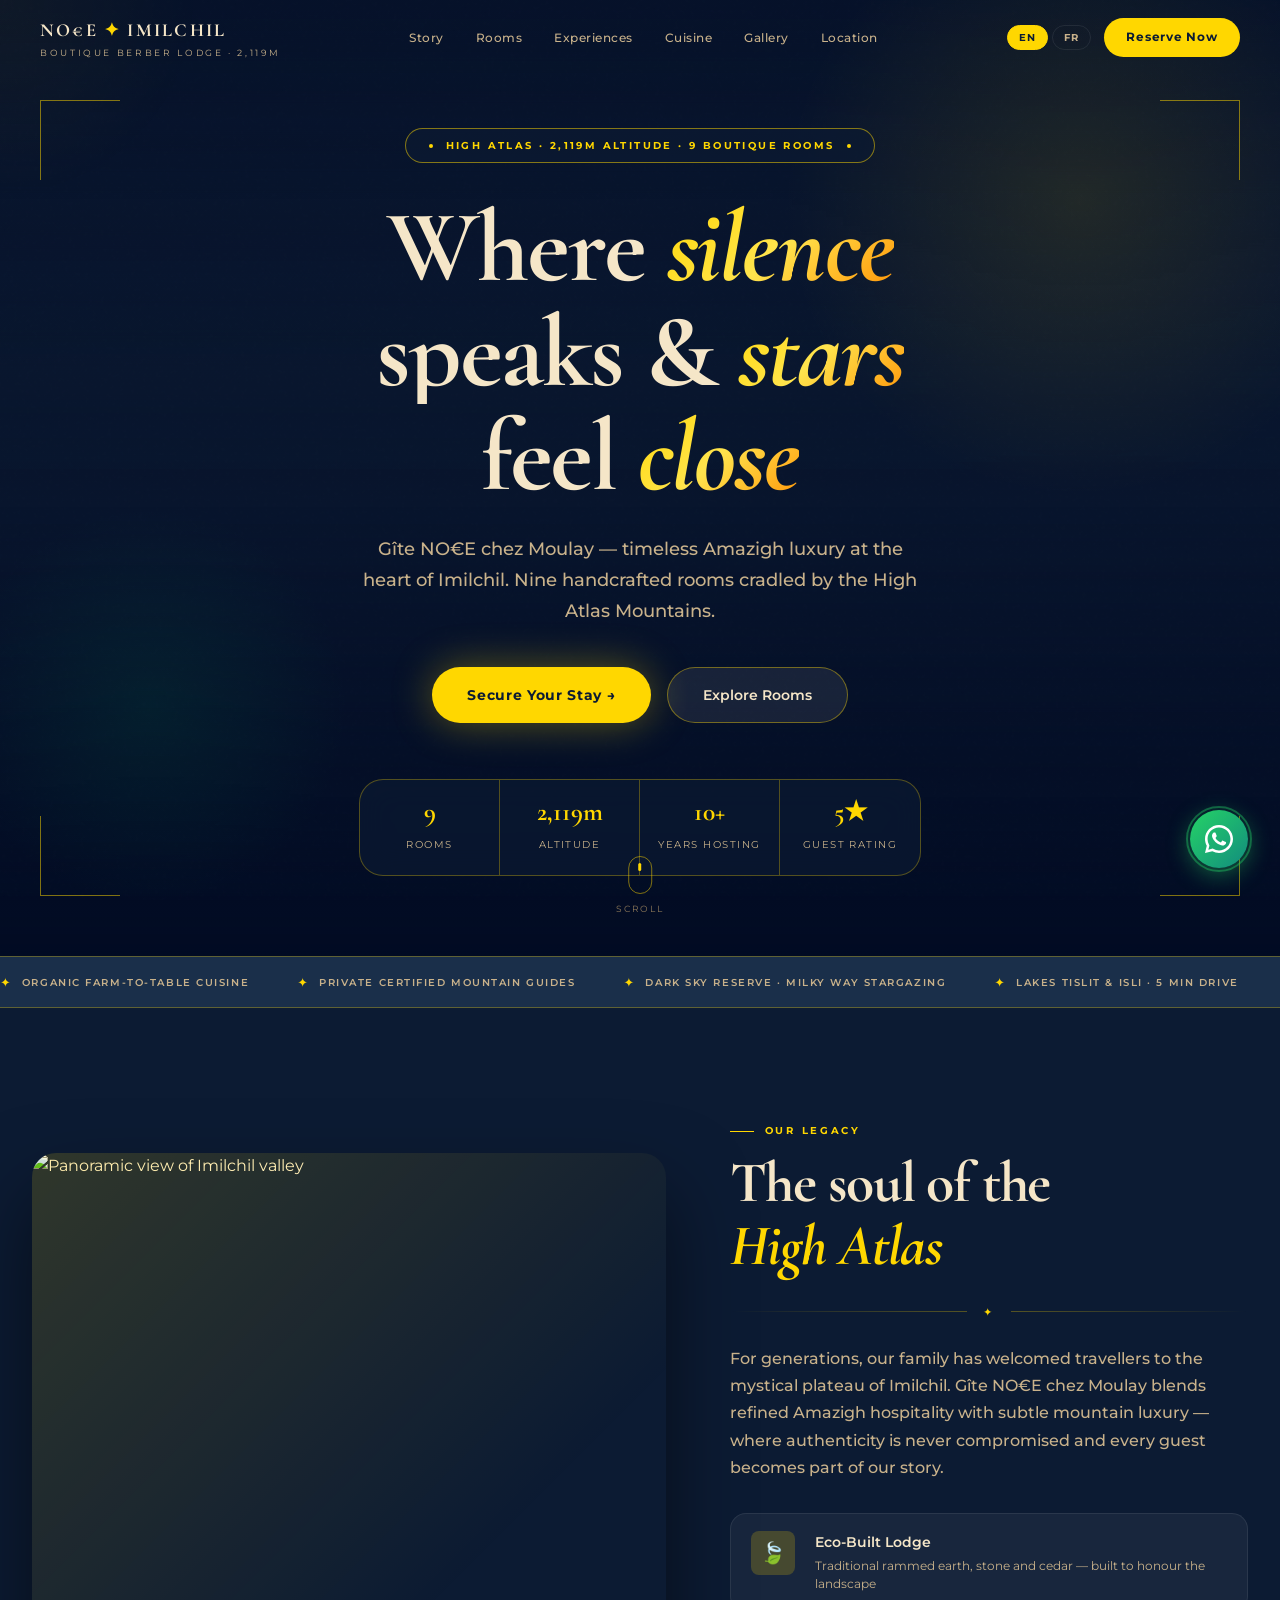
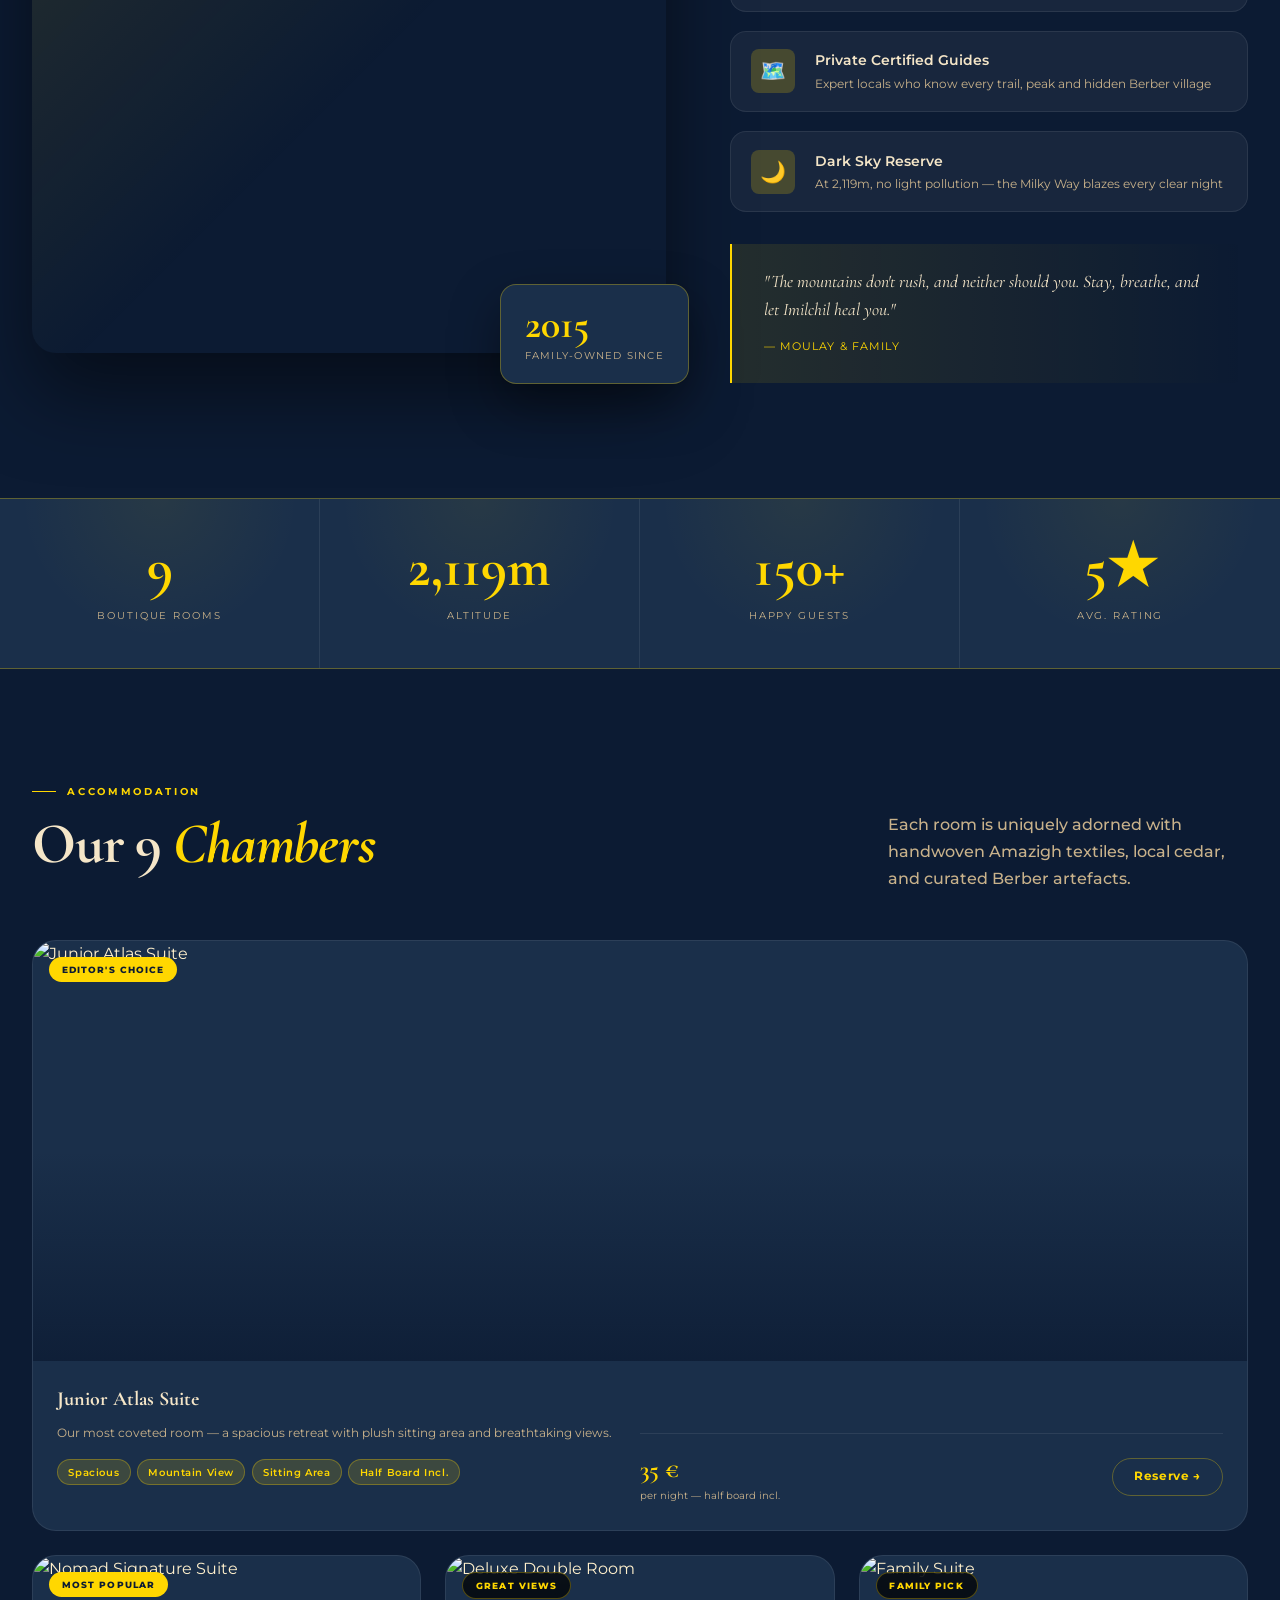
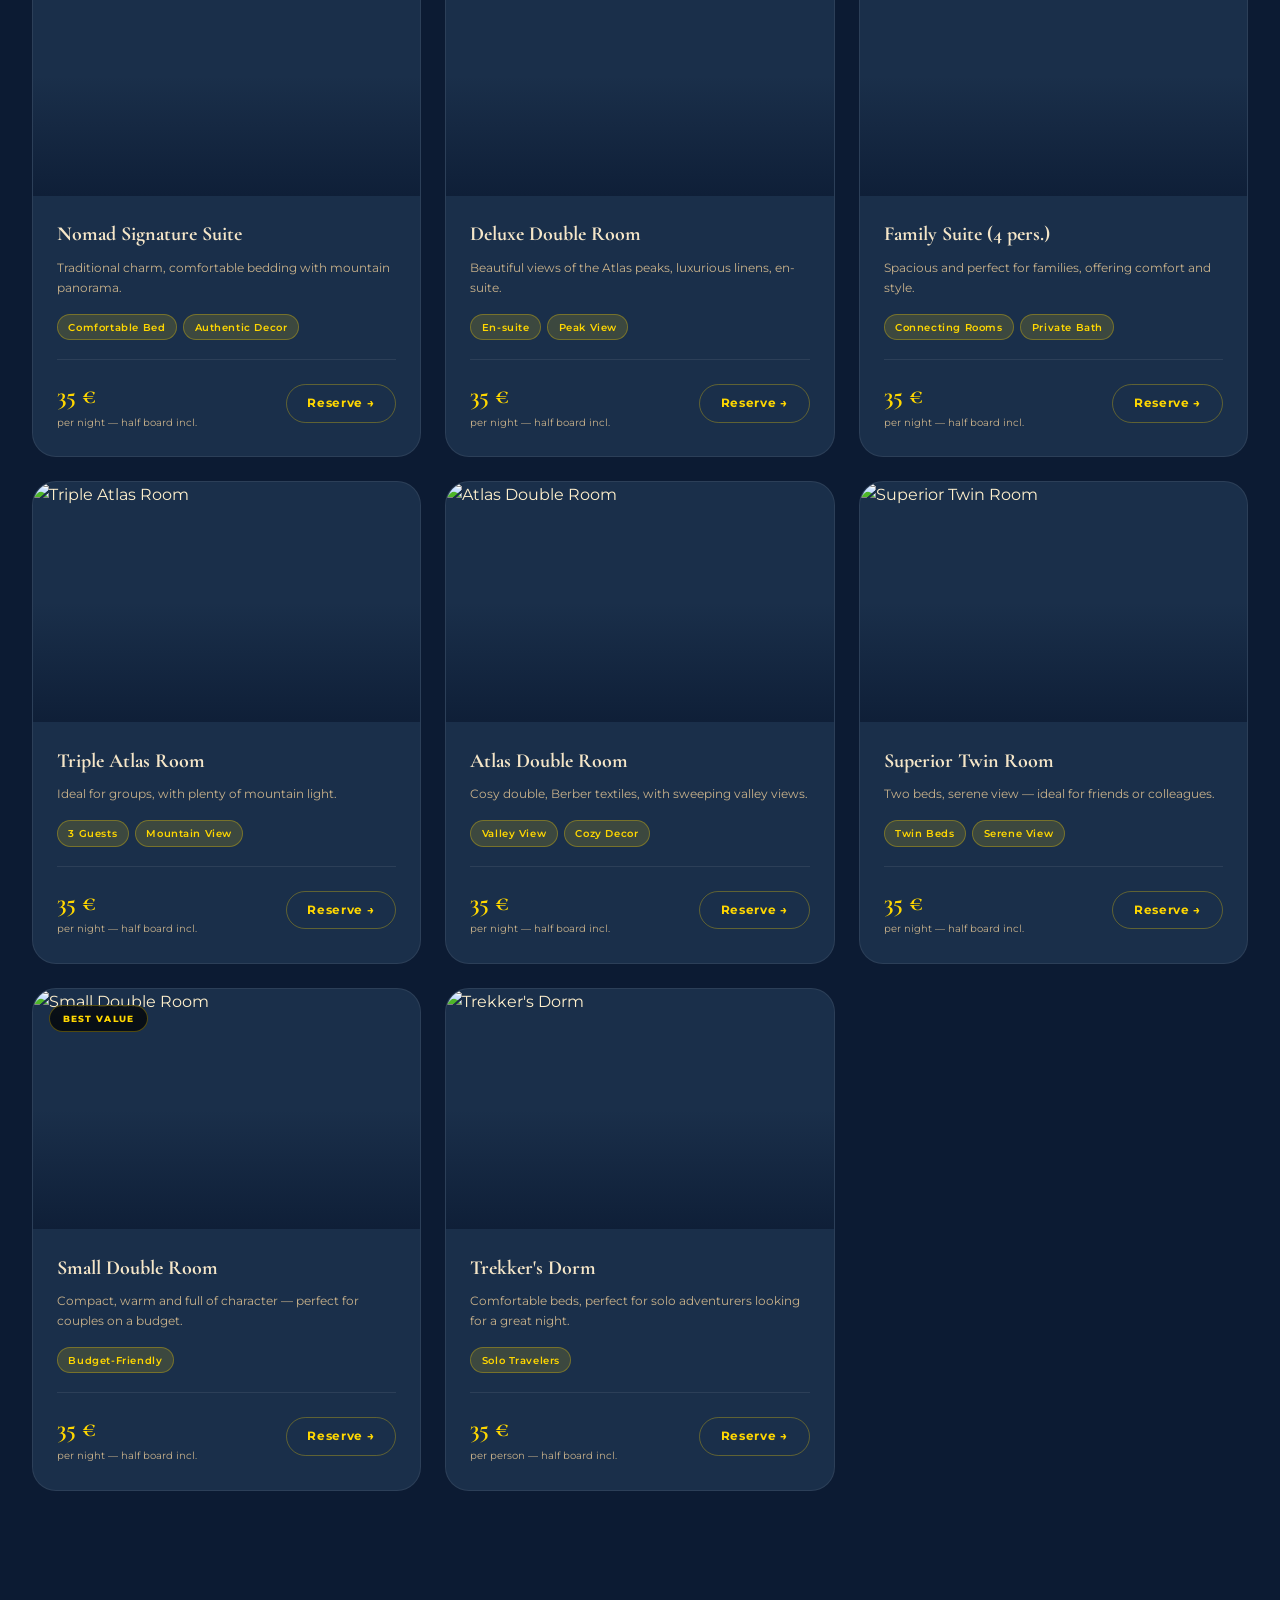
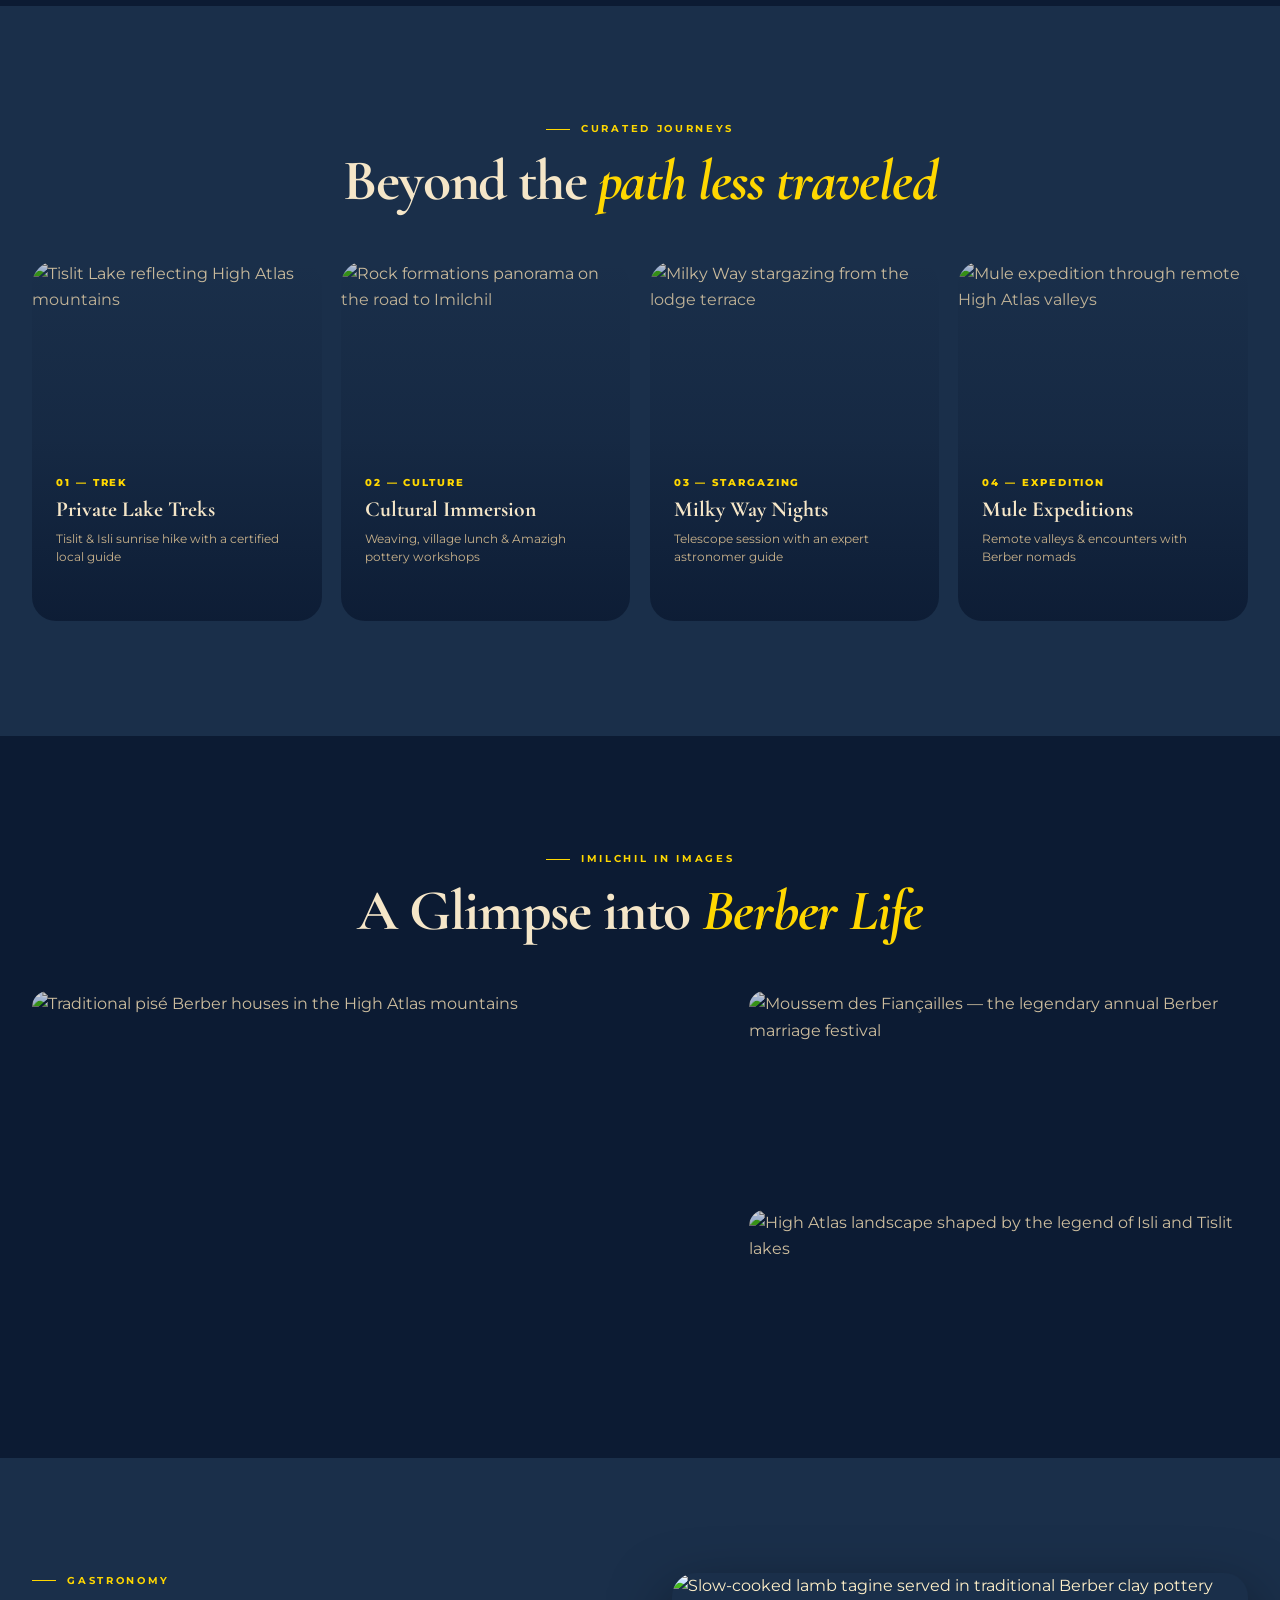
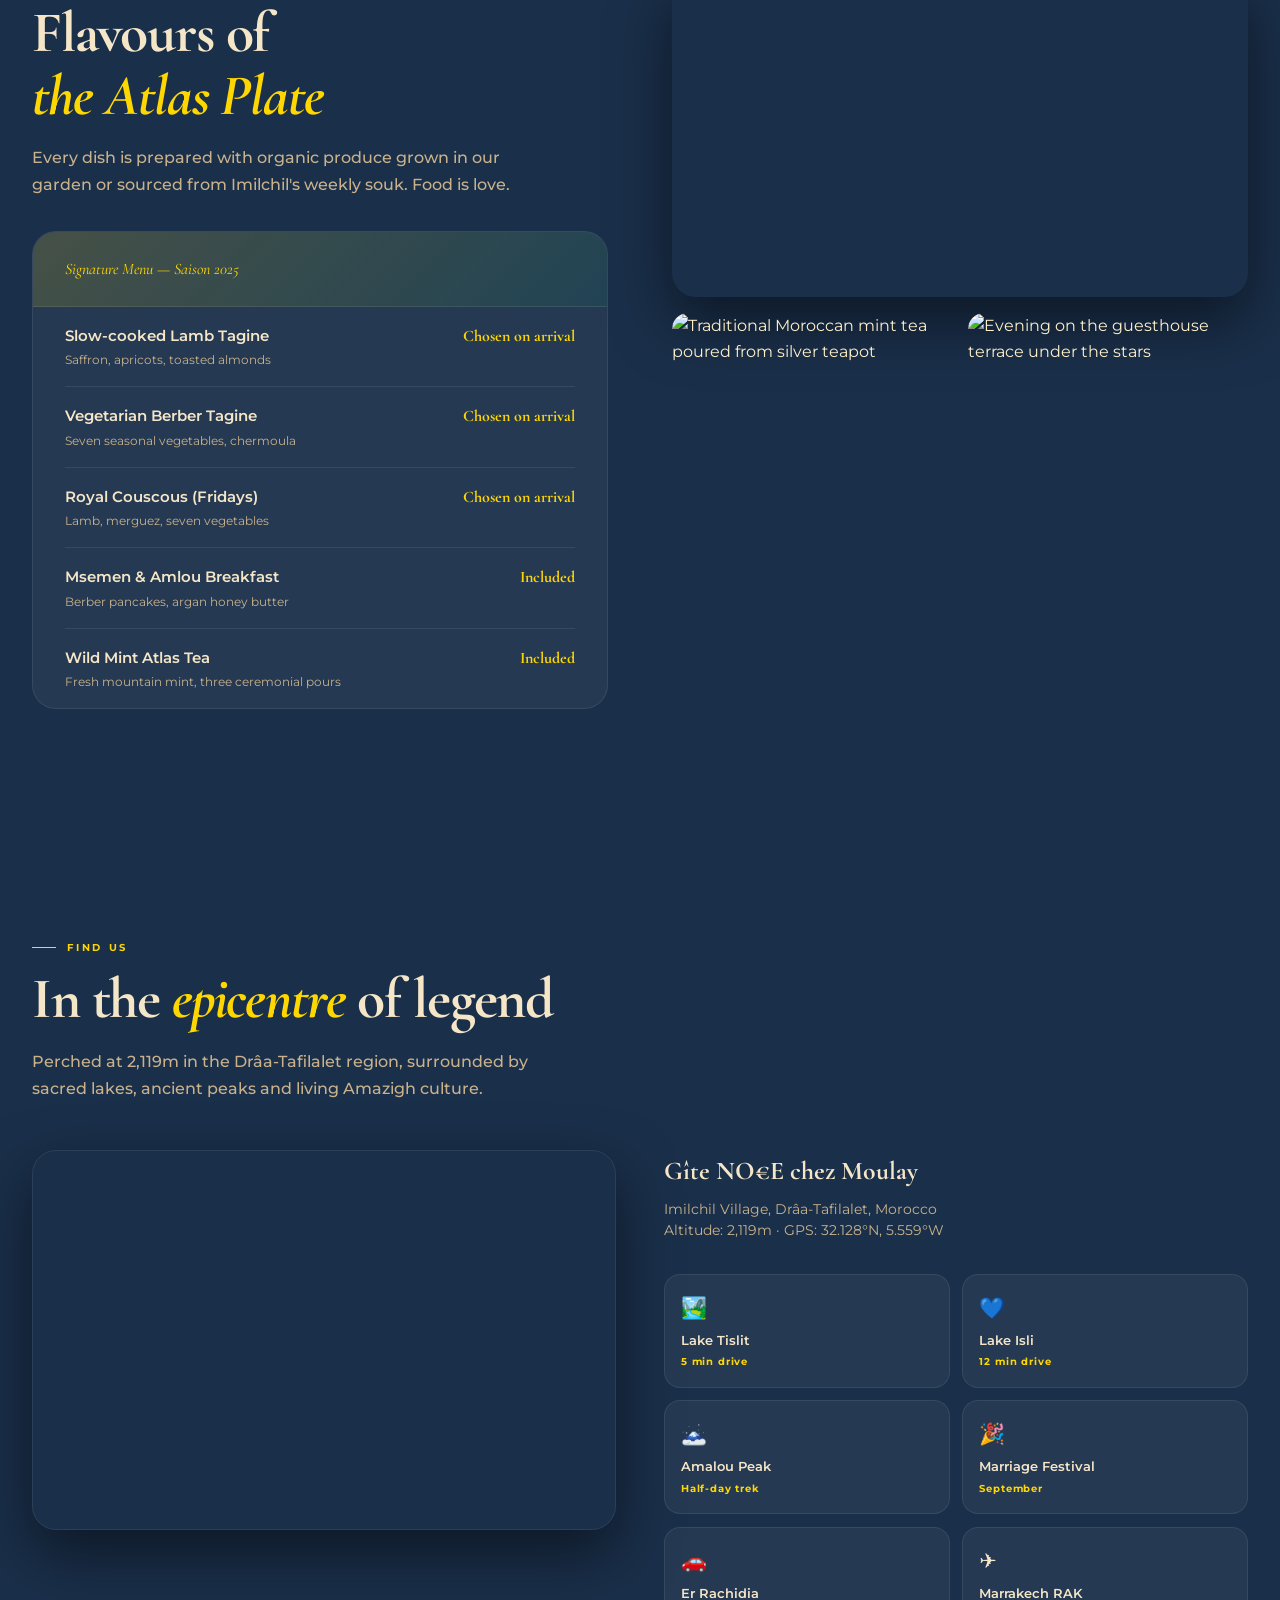
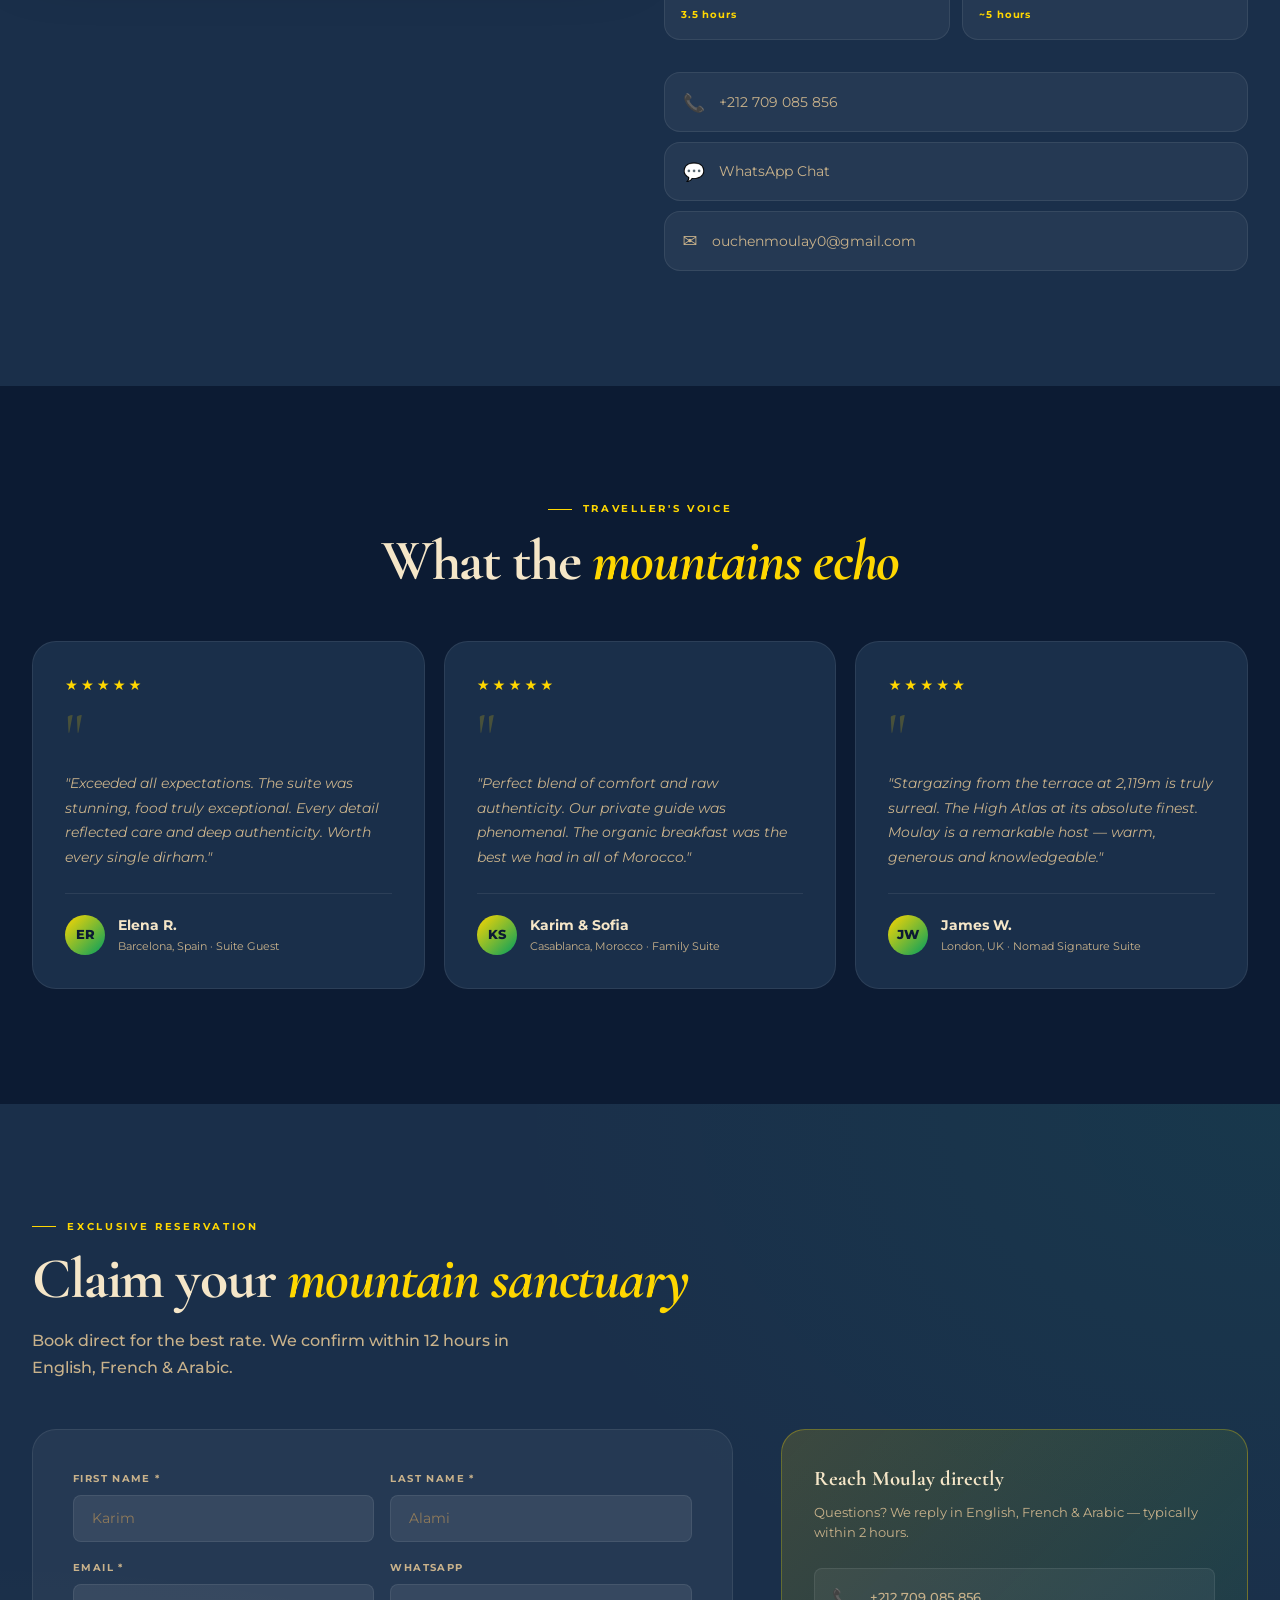
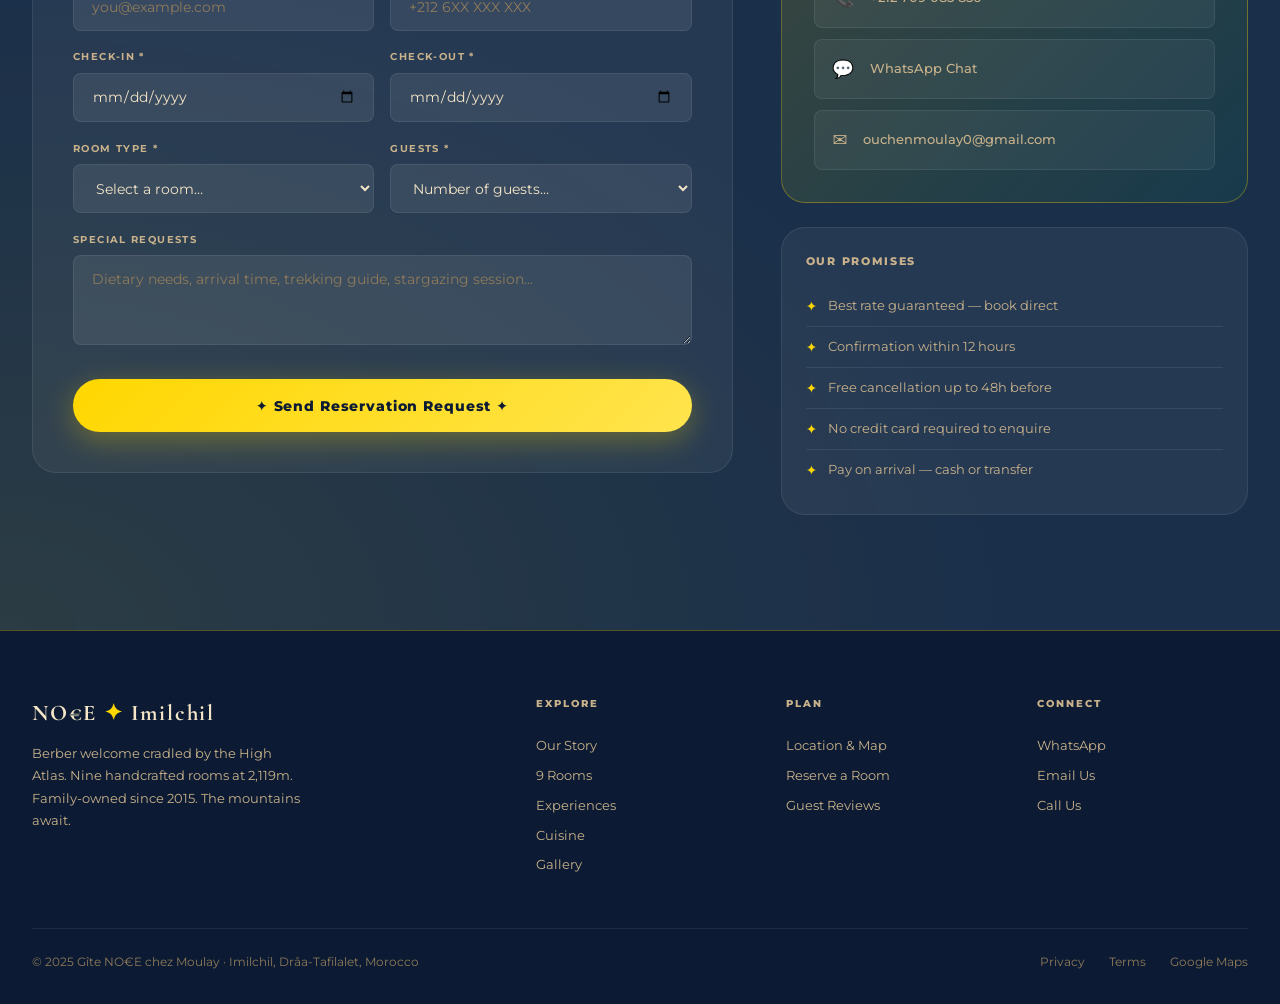
==== commit 317810e1: "Update index.html" ====
--- a/index.html
+++ b/index.html
@@ -3,13 +3,1957 @@
 <head>
     <meta charset="UTF-8" />
     <meta name="viewport" content="width=device-width, initial-scale=1.0" />
-    <title>Gîte NO€E chez Moulay — Luxury Berber Lodge | Imilchil</title>
-    <meta name="description" content="9 handcrafted Berber rooms at 2,119m in the High Atlas Mountains. Organic cuisine, private treks, stargazing." />
-    <link rel="canonical" href="https://gitenomadeimilchil.com/" />
+    <title>Gîte NO€E chez Moulay — Luxury Berber Lodge</title>
+    <meta name="description" content="9 handcrafted Berber rooms at 2,119m in the High Atlas Mountains." />
     <link rel="preconnect" href="https://fonts.googleapis.com" />
     <link rel="preconnect" href="https://fonts.gstatic.com" crossorigin />
     <link href="https://fonts.googleapis.com/css2?family=Cormorant+Garamond:ital,wght@0,400;0,500;0,600;0,700;1,400;1,600&family=Montserrat:wght@300;400;500;600;700&display=swap" rel="stylesheet" />
-    <link rel="stylesheet" href="style.css" />
+    <style>
+        /* ============================================================
+           TOKENS — Amazigh Flag Colors
+           ============================================================ */
+        :root {
+            --bg-primary: #0C1B33;      /* deep blue */
+            --bg-secondary: #1A2F4A;    /* lighter blue */
+            --bg-card: #25415D;          /* card background */
+            --bg-dark: #081420;          /* darkest */
+
+            --text-primary: #F5E6C8;     /* warm off-white */
+            --text-secondary: #C9B28B;   /* muted gold */
+            --text-muted: #8F7A5A;
+
+            --gold: #FFD700;             /* Amazigh yellow */
+            --gold-light: #FFE44D;
+            --gold-dim: rgba(255, 215, 0, 0.2);
+
+            --green: #009E60;             /* Amazigh green */
+            --green-dim: rgba(0, 158, 96, 0.2);
+
+            --red: #E30022;               /* Amazigh red */
+            --red-dim: rgba(227, 0, 34, 0.2);
+
+            --border-gold: rgba(255, 215, 0, 0.3);
+            --border-dim: rgba(255, 255, 255, 0.08);
+
+            --r-sm: 8px;
+            --r-md: 16px;
+            --r-lg: 24px;
+            --r-xl: 40px;
+
+            --ease: cubic-bezier(0.25, 0.46, 0.45, 0.94);
+            --ease-out: cubic-bezier(0.16, 1, 0.3, 1);
+        }
+
+        /* ============================================================
+           RESET & BASE
+           ============================================================ */
+        *,
+        *::before,
+        *::after {
+            margin: 0;
+            padding: 0;
+            box-sizing: border-box;
+        }
+        html {
+            scroll-behavior: smooth;
+            scroll-padding-top: 80px;
+            font-size: 16px;
+        }
+        body {
+            font-family: 'Montserrat', system-ui, sans-serif;
+            background: var(--bg-primary);
+            color: var(--text-primary);
+            line-height: 1.65;
+            overflow-x: hidden;
+        }
+        img {
+            display: block;
+            max-width: 100%;
+        }
+        a {
+            color: inherit;
+            text-decoration: none;
+        }
+        ul {
+            list-style: none;
+        }
+        button {
+            font-family: inherit;
+            cursor: pointer;
+            border: none;
+            background: none;
+        }
+        input,
+        select,
+        textarea {
+            font-family: inherit;
+        }
+
+        /* ============================================================
+           CURSOR GLOW
+           ============================================================ */
+        .cursor-glow {
+            position: fixed;
+            width: 400px;
+            height: 400px;
+            border-radius: 50%;
+            background: radial-gradient(circle, rgba(255, 215, 0, 0.08) 0%, transparent 70%);
+            pointer-events: none;
+            z-index: 0;
+            transform: translate(-50%, -50%);
+            transition: opacity 0.3s;
+        }
+
+        /* ============================================================
+           NOISE OVERLAY
+           ============================================================ */
+        body::before {
+            content: '';
+            position: fixed;
+            inset: 0;
+            z-index: 1;
+            pointer-events: none;
+            background-image: url("data:image/svg+xml,%3Csvg viewBox='0 0 256 256' xmlns='http://www.w3.org/2000/svg'%3E%3Cfilter id='noise'%3E%3CfeTurbulence type='fractalNoise' baseFrequency='0.9' numOctaves='4' stitchTiles='stitch'/%3E%3C/filter%3E%3Crect width='100%25' height='100%25' filter='url(%23noise)' opacity='0.03'/%3E%3C/svg%3E");
+            opacity: 0.3;
+        }
+
+        /* ============================================================
+           NAVIGATION
+           ============================================================ */
+        #nav {
+            position: fixed;
+            inset: 0 0 auto 0;
+            z-index: 9000;
+            display: flex;
+            align-items: center;
+            justify-content: space-between;
+            padding: 0 2.5rem;
+            height: 76px;
+            background: transparent;
+            transition: background 0.5s var(--ease), border-color 0.5s;
+            border-bottom: 1px solid transparent;
+        }
+        #nav.solid {
+            background: rgba(12, 27, 51, 0.92);
+            backdrop-filter: blur(24px) saturate(180%);
+            border-bottom-color: var(--border-gold);
+        }
+        .nav-logo {
+            display: flex;
+            flex-direction: column;
+            gap: 1px;
+        }
+        .nav-logo-main {
+            font-family: 'Cormorant Garamond', serif;
+            font-size: 1.15rem;
+            font-weight: 700;
+            letter-spacing: 0.12em;
+            color: var(--text-primary);
+        }
+        .nav-logo-main span {
+            color: var(--gold);
+        }
+        .nav-logo-sub {
+            font-size: 0.55rem;
+            letter-spacing: 0.3em;
+            text-transform: uppercase;
+            color: var(--text-secondary);
+        }
+
+        .nav-links {
+            display: none;
+            align-items: center;
+            gap: 0.2rem;
+        }
+        @media(min-width:900px) {
+            .nav-links {
+                display: flex;
+            }
+        }
+        .nav-links a {
+            font-size: 0.78rem;
+            font-weight: 500;
+            letter-spacing: 0.04em;
+            color: var(--text-secondary);
+            padding: 0.5rem 0.9rem;
+            border-radius: var(--r-xl);
+            transition: color 0.2s, background 0.2s;
+        }
+        .nav-links a:hover {
+            color: var(--gold);
+            background: rgba(255, 215, 0, 0.1);
+        }
+        .nav-cta-btn {
+            font-size: 0.78rem;
+            font-weight: 700;
+            letter-spacing: 0.06em;
+            padding: 0.6rem 1.4rem;
+            border-radius: var(--r-xl);
+            background: var(--gold);
+            color: var(--bg-primary);
+            transition: all 0.25s var(--ease);
+        }
+        .nav-cta-btn:hover {
+            background: var(--gold-light);
+            transform: translateY(-1px);
+        }
+
+        .nav-right {
+            display: flex;
+            align-items: center;
+            gap: 0.8rem;
+        }
+        .lang-wrap {
+            display: flex;
+            gap: 4px;
+        }
+        .lang-btn {
+            font-size: 0.65rem;
+            font-weight: 700;
+            letter-spacing: 0.08em;
+            padding: 0.3rem 0.7rem;
+            border-radius: 2rem;
+            border: 1px solid var(--border-dim);
+            color: var(--text-secondary);
+            transition: all 0.2s;
+        }
+        .lang-btn.on {
+            background: var(--gold);
+            border-color: var(--gold);
+            color: var(--bg-primary);
+        }
+        .lang-btn:hover:not(.on) {
+            border-color: var(--border-gold);
+            color: var(--gold);
+        }
+
+        .burger {
+            display: flex;
+            flex-direction: column;
+            gap: 5px;
+            padding: 8px;
+            border-radius: var(--r-sm);
+            transition: background 0.2s;
+        }
+        @media(min-width:900px) {
+            .burger {
+                display: none;
+            }
+        }
+        .burger:hover {
+            background: rgba(255, 255, 255, 0.06);
+        }
+        .burger span {
+            display: block;
+            width: 22px;
+            height: 1.5px;
+            background: var(--text-primary);
+            border-radius: 2px;
+            transition: transform 0.3s, opacity 0.3s;
+        }
+        .burger.open span:nth-child(1) {
+            transform: translateY(6.5px) rotate(45deg);
+        }
+        .burger.open span:nth-child(2) {
+            opacity: 0;
+            transform: scaleX(0);
+        }
+        .burger.open span:nth-child(3) {
+            transform: translateY(-6.5px) rotate(-45deg);
+        }
+
+        .mob-menu {
+            position: fixed;
+            inset: 76px 0 auto 0;
+            z-index: 8999;
+            background: rgba(12, 27, 51, 0.97);
+            backdrop-filter: blur(30px);
+            border-bottom: 1px solid var(--border-gold);
+            padding: 1.5rem 2rem 2rem;
+            display: flex;
+            flex-direction: column;
+            gap: 0.4rem;
+            transform: translateY(-110%);
+            opacity: 0;
+            transition: transform 0.4s var(--ease-out), opacity 0.4s;
+        }
+        .mob-menu.open {
+            transform: translateY(0);
+            opacity: 1;
+        }
+        .mob-menu a {
+            display: block;
+            padding: 0.85rem 1rem;
+            border-radius: var(--r-sm);
+            font-size: 1rem;
+            font-weight: 500;
+            color: var(--text-secondary);
+            border-bottom: 1px solid var(--border-dim);
+            transition: color 0.2s, background 0.2s;
+        }
+        .mob-menu a:hover {
+            color: var(--gold);
+            background: rgba(255, 215, 0, 0.08);
+        }
+        .mob-menu a:last-child {
+            margin-top: 0.8rem;
+            border: none;
+            background: var(--gold);
+            color: var(--bg-primary);
+            text-align: center;
+            border-radius: var(--r-xl);
+            font-weight: 700;
+        }
+
+        /* ============================================================
+           HERO
+           ============================================================ */
+        #hero {
+            position: relative;
+            min-height: 100svh;
+            display: flex;
+            align-items: center;
+            justify-content: center;
+            overflow: hidden;
+        }
+        .hero-bg {
+            position: absolute;
+            inset: 0;
+            background: url('https://i.postimg.cc/1n8S5CJY/AQM05FC-2BAV7cjh-Jnmu-V8AZ-J45tx25D-82i-GCc-Iw-R-6g-IJ9uo-DJxh-YTn-Dd-X-Yo-VLy-Zjq-O2AMg-Bp-F4c9ld-E.jpg') center 35%/cover no-repeat;
+            transform: scale(1.06);
+            transition: transform 10s var(--ease-out);
+            filter: brightness(0.7) saturate(1.3) contrast(1.1);
+        }
+        .hero-bg.ready {
+            transform: scale(1);
+        }
+        .hero-bg::after {
+            content: '';
+            position: absolute;
+            inset: 0;
+            background:
+                linear-gradient(to bottom, rgba(12, 27, 51, 0.5) 0%, transparent 40%),
+                linear-gradient(to top, rgba(12, 27, 51, 0.85) 0%, rgba(12, 27, 51, 0.3) 50%, transparent 100%);
+        }
+
+        .hero-orb {
+            position: absolute;
+            border-radius: 50%;
+            pointer-events: none;
+            animation: orbFloat 8s ease-in-out infinite;
+        }
+        .hero-orb-1 {
+            width: 600px;
+            height: 600px;
+            background: radial-gradient(circle, rgba(255, 215, 0, 0.1) 0%, transparent 70%);
+            top: -100px;
+            right: -100px;
+            animation-delay: 0s;
+        }
+        .hero-orb-2 {
+            width: 400px;
+            height: 400px;
+            background: radial-gradient(circle, rgba(0, 158, 96, 0.1) 0%, transparent 70%);
+            bottom: 50px;
+            left: -50px;
+            animation-delay: 3s;
+        }
+        @keyframes orbFloat {
+            0%,
+            100% {
+                transform: translateY(0) scale(1);
+            }
+            50% {
+                transform: translateY(-30px) scale(1.05);
+            }
+        }
+
+        .hero-corner {
+            position: absolute;
+            width: 80px;
+            height: 80px;
+            border-color: rgba(255, 215, 0, 0.5);
+            border-style: solid;
+            border-width: 0;
+            pointer-events: none;
+        }
+        .hero-corner.tl {
+            top: 100px;
+            left: 40px;
+            border-top-width: 1px;
+            border-left-width: 1px;
+        }
+        .hero-corner.tr {
+            top: 100px;
+            right: 40px;
+            border-top-width: 1px;
+            border-right-width: 1px;
+        }
+        .hero-corner.bl {
+            bottom: 60px;
+            left: 40px;
+            border-bottom-width: 1px;
+            border-left-width: 1px;
+        }
+        .hero-corner.br {
+            bottom: 60px;
+            right: 40px;
+            border-bottom-width: 1px;
+            border-right-width: 1px;
+        }
+
+        .hero-inner {
+            position: relative;
+            z-index: 2;
+            text-align: center;
+            padding: 8rem 2rem 5rem;
+            max-width: 900px;
+        }
+
+        .hero-tag {
+            display: inline-flex;
+            align-items: center;
+            gap: 0.8rem;
+            background: rgba(12, 27, 51, 0.7);
+            border: 1px solid rgba(255, 215, 0, 0.5);
+            color: var(--gold);
+            font-size: 0.6rem;
+            font-weight: 700;
+            letter-spacing: 0.25em;
+            text-transform: uppercase;
+            padding: 0.55rem 1.4rem;
+            border-radius: 2rem;
+            margin-bottom: 2rem;
+        }
+        .hero-tag-dot {
+            width: 4px;
+            height: 4px;
+            border-radius: 50%;
+            background: var(--gold);
+            animation: blink 2s ease-in-out infinite;
+        }
+        @keyframes blink {
+            0%,
+            100% {
+                opacity: 1;
+            }
+            50% {
+                opacity: 0.2;
+            }
+        }
+
+        .hero-h1 {
+            font-family: 'Cormorant Garamond', serif;
+            font-size: clamp(2.8rem, 8vw, 6.5rem);
+            font-weight: 900;
+            line-height: 1.02;
+            letter-spacing: -0.02em;
+            color: var(--text-primary);
+            margin-bottom: 1.5rem;
+        }
+        .hero-h1 .line {
+            display: block;
+            overflow: hidden;
+        }
+        .hero-h1 .line span {
+            display: inline-block;
+            animation: slideUp 0.9s var(--ease-out) both;
+        }
+        .hero-h1 .line:nth-child(1) span {
+            animation-delay: 0.1s;
+        }
+        .hero-h1 .line:nth-child(2) span {
+            animation-delay: 0.2s;
+        }
+        .hero-h1 em {
+            font-style: italic;
+            background: linear-gradient(135deg, var(--gold) 0%, var(--gold-light) 50%, #FF8C00 100%);
+            -webkit-background-clip: text;
+            -webkit-text-fill-color: transparent;
+            background-clip: text;
+        }
+        @keyframes slideUp {
+            from {
+                transform: translateY(110%);
+                opacity: 0;
+            }
+            to {
+                transform: translateY(0);
+                opacity: 1;
+            }
+        }
+
+        .hero-sub {
+            font-size: clamp(0.9rem, 1.8vw, 1.15rem);
+            color: var(--text-secondary);
+            max-width: 560px;
+            margin: 0 auto 2.5rem;
+            line-height: 1.7;
+            font-weight: 500;
+            animation: fadeIn 1s 0.5s both;
+        }
+        @keyframes fadeIn {
+            from {
+                opacity: 0;
+                transform: translateY(16px);
+            }
+            to {
+                opacity: 1;
+                transform: translateY(0);
+            }
+        }
+
+        .hero-btns {
+            display: flex;
+            flex-wrap: wrap;
+            gap: 1rem;
+            justify-content: center;
+            margin-bottom: 3.5rem;
+            animation: fadeIn 1s 0.7s both;
+        }
+        .btn-gold {
+            display: inline-flex;
+            align-items: center;
+            gap: 0.5rem;
+            padding: 1rem 2.2rem;
+            border-radius: var(--r-xl);
+            background: var(--gold);
+            color: var(--bg-primary);
+            font-size: 0.85rem;
+            font-weight: 700;
+            letter-spacing: 0.05em;
+            box-shadow: 0 0 40px rgba(255, 215, 0, 0.35);
+            transition: all 0.3s var(--ease);
+        }
+        .btn-gold:hover {
+            background: var(--gold-light);
+            transform: translateY(-3px);
+            box-shadow: 0 8px 40px rgba(255, 215, 0, 0.5);
+        }
+        .btn-outline-cream {
+            display: inline-flex;
+            align-items: center;
+            gap: 0.5rem;
+            padding: 1rem 2.2rem;
+            border-radius: var(--r-xl);
+            background: rgba(255, 255, 255, 0.08);
+            border: 1px solid rgba(255, 215, 0, 0.4);
+            color: var(--text-primary);
+            font-size: 0.85rem;
+            font-weight: 600;
+            backdrop-filter: blur(8px);
+            transition: all 0.3s var(--ease);
+        }
+        .btn-outline-cream:hover {
+            background: rgba(255, 215, 0, 0.15);
+            border-color: var(--gold);
+            transform: translateY(-3px);
+        }
+
+        .hero-stats {
+            display: flex;
+            flex-wrap: wrap;
+            justify-content: center;
+            gap: 0;
+            border: 1px solid var(--border-gold);
+            border-radius: var(--r-lg);
+            background: rgba(12, 27, 51, 0.7);
+            backdrop-filter: blur(16px);
+            overflow: hidden;
+            max-width: 700px;
+            margin: 0 auto;
+            animation: fadeIn 1s 0.9s both;
+        }
+        .h-stat {
+            flex: 1;
+            min-width: 140px;
+            padding: 1.2rem 1rem;
+            text-align: center;
+            border-right: 1px solid var(--border-gold);
+        }
+        .h-stat:last-child {
+            border-right: none;
+        }
+        .h-stat-num {
+            font-family: 'Cormorant Garamond', serif;
+            font-size: 1.6rem;
+            font-weight: 700;
+            color: var(--gold);
+            display: block;
+            line-height: 1;
+            margin-bottom: 0.3rem;
+        }
+        .h-stat-label {
+            font-size: 0.62rem;
+            letter-spacing: 0.15em;
+            text-transform: uppercase;
+            color: var(--text-secondary);
+        }
+
+        .hero-scroll {
+            position: absolute;
+            bottom: 2.5rem;
+            left: 50%;
+            transform: translateX(-50%);
+            z-index: 2;
+            display: flex;
+            flex-direction: column;
+            align-items: center;
+            gap: 0.5rem;
+        }
+        .scroll-mouse {
+            width: 24px;
+            height: 38px;
+            border: 1.5px solid rgba(255, 215, 0, 0.5);
+            border-radius: 12px;
+            display: flex;
+            justify-content: center;
+            padding-top: 6px;
+        }
+        .scroll-wheel {
+            width: 3px;
+            height: 8px;
+            background: var(--gold);
+            border-radius: 2px;
+            animation: scrollDown 2s ease-in-out infinite;
+        }
+        @keyframes scrollDown {
+            0% {
+                transform: translateY(0);
+                opacity: 1;
+            }
+            100% {
+                transform: translateY(12px);
+                opacity: 0;
+            }
+        }
+        .scroll-text {
+            font-size: 0.55rem;
+            letter-spacing: 0.2em;
+            text-transform: uppercase;
+            color: var(--text-muted);
+        }
+
+        /* ============================================================
+           SECTION BASE
+           ============================================================ */
+        .section {
+            padding: clamp(4rem, 9vw, 8rem) 2rem;
+            position: relative;
+            z-index: 2;
+            background: var(--bg-primary);
+        }
+        .container {
+            max-width: 1280px;
+            margin: 0 auto;
+        }
+
+        .eyebrow {
+            font-size: 0.6rem;
+            font-weight: 700;
+            letter-spacing: 0.28em;
+            text-transform: uppercase;
+            color: var(--gold);
+            margin-bottom: 0.8rem;
+            display: flex;
+            align-items: center;
+            gap: 0.7rem;
+        }
+        .eyebrow::before {
+            content: '';
+            display: block;
+            width: 24px;
+            height: 1px;
+            background: var(--gold);
+        }
+
+        .sec-title {
+            font-family: 'Cormorant Garamond', serif;
+            font-size: clamp(2rem, 4.5vw, 3.8rem);
+            font-weight: 700;
+            line-height: 1.1;
+            color: var(--text-primary);
+            letter-spacing: -0.02em;
+            margin-bottom: 1rem;
+        }
+        .sec-title em {
+            font-style: italic;
+            color: var(--gold);
+        }
+        .sec-lead {
+            font-size: 0.97rem;
+            color: var(--text-secondary);
+            max-width: 520px;
+            line-height: 1.75;
+            font-weight: 500;
+        }
+
+        .gold-line {
+            display: flex;
+            align-items: center;
+            gap: 1rem;
+            margin: 1.5rem 0;
+        }
+        .gold-line::before,
+        .gold-line::after {
+            content: '';
+            flex: 1;
+            height: 1px;
+            background: linear-gradient(to right, transparent, var(--border-gold));
+        }
+        .gold-line::after {
+            background: linear-gradient(to left, transparent, var(--border-gold));
+        }
+        .gold-line span {
+            color: var(--gold);
+            font-size: 0.7rem;
+            letter-spacing: 0.2em;
+        }
+
+        .r {
+            opacity: 0;
+            transform: translateY(32px);
+            transition: opacity 0.7s var(--ease-out), transform 0.7s var(--ease-out);
+        }
+        .r.in {
+            opacity: 1;
+            transform: translateY(0);
+        }
+        .r-d1 {
+            transition-delay: 0.1s;
+        }
+        .r-d2 {
+            transition-delay: 0.18s;
+        }
+        .r-d3 {
+            transition-delay: 0.26s;
+        }
+
+        /* ============================================================
+           LUXURY BAR
+           ============================================================ */
+        .lux-bar {
+            background: var(--bg-secondary);
+            border-top: 1px solid var(--border-gold);
+            border-bottom: 1px solid var(--border-gold);
+            padding: 0.9rem 0;
+            overflow: hidden;
+            position: relative;
+            z-index: 2;
+        }
+        .lux-track {
+            display: flex;
+            gap: 3rem;
+            width: max-content;
+            animation: lux 30s linear infinite;
+        }
+        .lux-item {
+            display: flex;
+            align-items: center;
+            gap: 0.6rem;
+            font-size: 0.65rem;
+            font-weight: 600;
+            letter-spacing: 0.15em;
+            text-transform: uppercase;
+            color: var(--text-secondary);
+            white-space: nowrap;
+        }
+        .lux-item .gem {
+            color: var(--gold);
+            font-size: 0.8rem;
+        }
+        @keyframes lux {
+            from {
+                transform: translateX(0);
+            }
+            to {
+                transform: translateX(-50%);
+            }
+        }
+
+        /* ============================================================
+           ABOUT
+           ============================================================ */
+        .about-wrap {
+            display: grid;
+            grid-template-columns: 1fr;
+            gap: 4rem;
+            align-items: center;
+        }
+        @media(min-width:900px) {
+            .about-wrap {
+                grid-template-columns: 1.1fr 0.9fr;
+            }
+        }
+
+        .about-img-block {
+            position: relative;
+        }
+        .about-img-frame {
+            position: relative;
+            border-radius: var(--r-lg);
+            overflow: hidden;
+            box-shadow: 0 40px 80px rgba(0, 0, 0, 0.5);
+        }
+        .about-img-frame::before {
+            content: '';
+            position: absolute;
+            inset: 0;
+            z-index: 1;
+            background: linear-gradient(135deg, rgba(255, 215, 0, 0.15) 0%, transparent 60%);
+            pointer-events: none;
+        }
+        .about-img-main {
+            width: 100%;
+            aspect-ratio: 3/4;
+            object-fit: cover;
+            transition: transform 0.8s var(--ease);
+            filter: contrast(1.1) saturate(1.2);
+        }
+        .about-img-frame:hover .about-img-main {
+            transform: scale(1.03);
+        }
+
+        .about-float-card {
+            position: absolute;
+            bottom: -2rem;
+            right: -1.5rem;
+            background: var(--bg-secondary);
+            border: 1px solid var(--border-gold);
+            border-radius: var(--r-md);
+            padding: 1.2rem 1.5rem;
+            box-shadow: 0 20px 50px rgba(0, 0, 0, 0.4);
+            backdrop-filter: blur(10px);
+            min-width: 180px;
+        }
+        .about-float-card .num {
+            font-family: 'Cormorant Garamond', serif;
+            font-size: 2.5rem;
+            font-weight: 700;
+            color: var(--gold);
+            line-height: 1;
+        }
+        .about-float-card .lbl {
+            font-size: 0.65rem;
+            letter-spacing: 0.12em;
+            text-transform: uppercase;
+            color: var(--text-secondary);
+            margin-top: 0.2rem;
+        }
+
+        .about-pillars {
+            display: flex;
+            flex-direction: column;
+            gap: 1.2rem;
+            margin-top: 2rem;
+        }
+        .pillar {
+            display: flex;
+            gap: 1.2rem;
+            align-items: flex-start;
+            padding: 1.1rem 1.3rem;
+            background: rgba(255, 255, 255, 0.05);
+            border: 1px solid var(--border-dim);
+            border-radius: var(--r-md);
+            transition: border-color 0.3s, background 0.3s;
+        }
+        .pillar:hover {
+            border-color: var(--border-gold);
+            background: rgba(255, 215, 0, 0.08);
+        }
+        .pillar-icon {
+            width: 44px;
+            height: 44px;
+            border-radius: var(--r-sm);
+            flex-shrink: 0;
+            background: var(--gold-dim);
+            display: flex;
+            align-items: center;
+            justify-content: center;
+            font-size: 1.3rem;
+        }
+        .pillar-name {
+            font-size: 0.88rem;
+            font-weight: 600;
+            color: var(--text-primary);
+            margin-bottom: 0.15rem;
+        }
+        .pillar-desc {
+            font-size: 0.75rem;
+            color: var(--text-secondary);
+            line-height: 1.5;
+        }
+
+        .quote-pull {
+            margin-top: 2rem;
+            padding: 1.5rem 2rem;
+            border-left: 2px solid var(--gold);
+            background: linear-gradient(90deg, rgba(255, 215, 0, 0.1), transparent);
+            border-radius: 0 var(--r-md) var(--r-md) 0;
+        }
+        .quote-pull p {
+            font-family: 'Cormorant Garamond', serif;
+            font-size: 1.1rem;
+            font-style: italic;
+            color: var(--text-primary);
+            line-height: 1.55;
+            margin-bottom: 0.6rem;
+        }
+        .quote-pull cite {
+            font-size: 0.7rem;
+            font-style: normal;
+            letter-spacing: 0.1em;
+            text-transform: uppercase;
+            color: var(--gold);
+        }
+
+        /* ============================================================
+           STATS
+           ============================================================ */
+        .stats-section {
+            background: var(--bg-secondary);
+            border-top: 1px solid var(--border-gold);
+            border-bottom: 1px solid var(--border-gold);
+            position: relative;
+            z-index: 2;
+        }
+        .stats-grid {
+            display: grid;
+            grid-template-columns: repeat(2, 1fr);
+            gap: 0;
+        }
+        @media(min-width:600px) {
+            .stats-grid {
+                grid-template-columns: repeat(4, 1fr);
+            }
+        }
+        .stat-box {
+            padding: 2.5rem 2rem;
+            text-align: center;
+            border-right: 1px solid var(--border-dim);
+            position: relative;
+        }
+        .stat-box:last-child {
+            border-right: none;
+        }
+        .stat-box::before {
+            content: '';
+            position: absolute;
+            inset: 0;
+            background: radial-gradient(circle at 50% 0%, rgba(255, 215, 0, 0.06) 0%, transparent 60%);
+            pointer-events: none;
+        }
+        .stat-num {
+            font-family: 'Cormorant Garamond', serif;
+            font-size: clamp(2.2rem, 5vw, 3.5rem);
+            font-weight: 700;
+            color: var(--gold);
+            line-height: 1;
+            display: block;
+            margin-bottom: 0.4rem;
+        }
+        .stat-label {
+            font-size: 0.65rem;
+            letter-spacing: 0.18em;
+            text-transform: uppercase;
+            color: var(--text-secondary);
+        }
+
+        /* ============================================================
+           ROOMS
+           ============================================================ */
+        .rooms-section {
+            background: var(--bg-primary);
+        }
+        .rooms-header {
+            display: flex;
+            flex-wrap: wrap;
+            gap: 1.5rem;
+            justify-content: space-between;
+            align-items: flex-end;
+            margin-bottom: 3rem;
+        }
+        .rooms-grid {
+            display: grid;
+            grid-template-columns: 1fr;
+            gap: 1.5rem;
+        }
+        @media(min-width:640px) {
+            .rooms-grid {
+                grid-template-columns: repeat(2, 1fr);
+            }
+        }
+        @media(min-width:1100px) {
+            .rooms-grid {
+                grid-template-columns: repeat(3, 1fr);
+            }
+        }
+
+        .room-card.featured {
+            grid-column: 1/-1;
+        }
+        @media(min-width:640px) {
+            .room-card.featured .room-img {
+                height: 420px;
+            }
+            .room-card.featured .room-inner {
+                display: grid;
+                grid-template-columns: 1fr 1fr;
+                align-items: end;
+            }
+        }
+
+        .room-card {
+            background: var(--bg-secondary);
+            border: 1px solid var(--border-dim);
+            border-radius: var(--r-lg);
+            overflow: hidden;
+            transition: border-color 0.4s var(--ease), transform 0.4s var(--ease), box-shadow 0.4s var(--ease);
+            cursor: pointer;
+        }
+        .room-card:hover {
+            border-color: var(--border-gold);
+            transform: translateY(-8px);
+            box-shadow: 0 32px 64px rgba(0, 0, 0, 0.4), 0 0 0 1px var(--border-gold);
+        }
+
+        .room-img-wrap {
+            position: relative;
+            overflow: hidden;
+        }
+        .room-img {
+            width: 100%;
+            height: 240px;
+            object-fit: cover;
+            transition: transform 0.7s var(--ease);
+            display: block;
+            filter: contrast(1.1) saturate(1.1);
+        }
+        .room-card:hover .room-img {
+            transform: scale(1.07);
+        }
+        .room-img-overlay {
+            position: absolute;
+            inset: 0;
+            background: linear-gradient(to top, rgba(12, 27, 51, 0.8) 0%, transparent 50%);
+            transition: opacity 0.4s;
+        }
+        .room-badge {
+            position: absolute;
+            top: 1rem;
+            left: 1rem;
+            z-index: 2;
+            padding: 0.3rem 0.8rem;
+            border-radius: 2rem;
+            font-size: 0.58rem;
+            font-weight: 800;
+            letter-spacing: 0.12em;
+            text-transform: uppercase;
+        }
+        .badge-gold {
+            background: var(--gold);
+            color: var(--bg-primary);
+        }
+        .badge-dark {
+            background: rgba(0, 0, 0, 0.7);
+            border: 1px solid var(--border-gold);
+            color: var(--gold);
+            backdrop-filter: blur(8px);
+        }
+
+        .room-inner {
+            padding: 1.4rem 1.5rem 1.6rem;
+            position: relative;
+            z-index: 3;
+        }
+        .room-name {
+            font-family: 'Cormorant Garamond', serif;
+            font-size: 1.25rem;
+            font-weight: 700;
+            color: var(--text-primary);
+            margin-bottom: 0.4rem;
+        }
+        .room-desc {
+            font-size: 0.78rem;
+            color: var(--text-secondary);
+            line-height: 1.6;
+            margin-bottom: 1rem;
+        }
+        .room-amenities {
+            display: flex;
+            flex-wrap: wrap;
+            gap: 0.4rem;
+            margin-bottom: 1.2rem;
+        }
+        .amenity {
+            font-size: 0.62rem;
+            font-weight: 600;
+            letter-spacing: 0.06em;
+            padding: 0.25rem 0.65rem;
+            border-radius: 2rem;
+            background: rgba(255, 215, 0, 0.15);
+            border: 1px solid rgba(255, 215, 0, 0.3);
+            color: var(--gold);
+        }
+        .room-footer-row {
+            display: flex;
+            align-items: center;
+            justify-content: space-between;
+            gap: 1rem;
+            padding-top: 1rem;
+            border-top: 1px solid var(--border-dim);
+        }
+        .room-price .amount {
+            font-family: 'Cormorant Garamond', serif;
+            font-size: 1.5rem;
+            font-weight: 700;
+            color: var(--gold);
+        }
+        .room-price .unit {
+            font-size: 0.65rem;
+            color: var(--text-secondary);
+            display: block;
+            margin-top: -2px;
+        }
+        .btn-room {
+            padding: 0.55rem 1.3rem;
+            border-radius: var(--r-xl);
+            background: transparent;
+            border: 1px solid var(--border-gold);
+            color: var(--gold);
+            font-size: 0.72rem;
+            font-weight: 700;
+            letter-spacing: 0.06em;
+            transition: all 0.25s var(--ease);
+        }
+        .btn-room:hover {
+            background: var(--gold);
+            border-color: var(--gold);
+            color: var(--bg-primary);
+        }
+
+        /* ============================================================
+           EXPERIENCES
+           ============================================================ */
+        .exp-section {
+            background: var(--bg-secondary);
+        }
+        .exp-grid {
+            display: grid;
+            grid-template-columns: 1fr;
+            gap: 1.2rem;
+        }
+        @media(min-width:640px) {
+            .exp-grid {
+                grid-template-columns: repeat(2, 1fr);
+            }
+        }
+        @media(min-width:1100px) {
+            .exp-grid {
+                grid-template-columns: repeat(4, 1fr);
+            }
+        }
+
+        .exp-card {
+            position: relative;
+            border-radius: var(--r-lg);
+            overflow: hidden;
+            height: 360px;
+            cursor: pointer;
+        }
+        .exp-card img {
+            position: absolute;
+            inset: 0;
+            width: 100%;
+            height: 100%;
+            object-fit: cover;
+            transition: transform 0.7s var(--ease), filter 0.5s;
+            filter: brightness(0.8) saturate(1.2) contrast(1.1);
+        }
+        .exp-card:hover img {
+            transform: scale(1.1);
+            filter: brightness(1) saturate(1.2) contrast(1.1);
+        }
+        .exp-card-body {
+            position: absolute;
+            inset: 0;
+            z-index: 2;
+            background: linear-gradient(to top, rgba(12, 27, 51, 0.9) 0%, rgba(12, 27, 51, 0.3) 50%, transparent 100%);
+            display: flex;
+            flex-direction: column;
+            justify-content: flex-end;
+            padding: 1.5rem;
+            transition: background 0.5s;
+        }
+        .exp-num {
+            font-size: 0.6rem;
+            font-weight: 800;
+            letter-spacing: 0.2em;
+            color: var(--gold);
+            text-transform: uppercase;
+            margin-bottom: 0.4rem;
+        }
+        .exp-name {
+            font-family: 'Cormorant Garamond', serif;
+            font-size: 1.35rem;
+            font-weight: 700;
+            color: var(--text-primary);
+            line-height: 1.2;
+            margin-bottom: 0.4rem;
+        }
+        .exp-desc {
+            font-size: 0.75rem;
+            color: var(--text-secondary);
+            line-height: 1.5;
+        }
+        .exp-link {
+            display: inline-flex;
+            align-items: center;
+            gap: 0.4rem;
+            margin-top: 0.8rem;
+            font-size: 0.7rem;
+            font-weight: 700;
+            letter-spacing: 0.1em;
+            text-transform: uppercase;
+            color: var(--gold);
+            opacity: 0;
+            transform: translateY(8px);
+            transition: opacity 0.3s, transform 0.3s;
+        }
+        .exp-card:hover .exp-link {
+            opacity: 1;
+            transform: translateY(0);
+        }
+
+        /* ============================================================
+           GALLERY
+           ============================================================ */
+        .gallery-section {
+            background: var(--bg-primary);
+        }
+        .gallery-mosaic {
+            display: grid;
+            grid-template-columns: repeat(12, 1fr);
+            grid-auto-rows: 60px;
+            gap: 0.8rem;
+        }
+        .gal-item {
+            position: relative;
+            border-radius: var(--r-md);
+            overflow: hidden;
+            cursor: pointer;
+        }
+        .gal-item img {
+            width: 100%;
+            height: 100%;
+            object-fit: cover;
+            transition: transform 0.6s var(--ease), filter 0.4s;
+            filter: brightness(0.8) saturate(1.2) contrast(1.1);
+        }
+        .gal-item:hover img {
+            transform: scale(1.06);
+            filter: brightness(1) saturate(1.2) contrast(1.1);
+        }
+        .gal-item-overlay {
+            position: absolute;
+            inset: 0;
+            background: linear-gradient(to top, rgba(12, 27, 51, 0.7) 0%, transparent 60%);
+            opacity: 0;
+            transition: opacity 0.4s;
+            display: flex;
+            align-items: flex-end;
+            padding: 1rem;
+        }
+        .gal-item:hover .gal-item-overlay {
+            opacity: 1;
+        }
+        .gal-caption {
+            font-size: 0.72rem;
+            font-weight: 600;
+            color: var(--text-primary);
+        }
+        .gal-item:nth-child(1) {
+            grid-column: 1/8;
+            grid-row: 1/6;
+        }
+        .gal-item:nth-child(2) {
+            grid-column: 8/13;
+            grid-row: 1/4;
+        }
+        .gal-item:nth-child(3) {
+            grid-column: 8/13;
+            grid-row: 4/6;
+        }
+        @media(max-width:700px) {
+            .gallery-mosaic {
+                grid-template-columns: 1fr;
+                grid-auto-rows: 220px;
+            }
+            .gal-item {
+                grid-column: auto !important;
+                grid-row: auto !important;
+            }
+        }
+
+        /* ============================================================
+           CUISINE
+           ============================================================ */
+        .cuisine-section {
+            background: var(--bg-secondary);
+        }
+        .cuisine-wrap {
+            display: grid;
+            grid-template-columns: 1fr;
+            gap: 4rem;
+            align-items: start;
+        }
+        @media(min-width:900px) {
+            .cuisine-wrap {
+                grid-template-columns: 1fr 1fr;
+            }
+        }
+
+        .menu-card {
+            background: rgba(255, 255, 255, 0.05);
+            border: 1px solid var(--border-dim);
+            border-radius: var(--r-lg);
+            overflow: hidden;
+        }
+        .menu-card-header {
+            padding: 1.5rem 2rem;
+            background: linear-gradient(135deg, rgba(255, 215, 0, 0.15), rgba(0, 158, 96, 0.1));
+            border-bottom: 1px solid var(--border-dim);
+            font-family: 'Cormorant Garamond', serif;
+            font-size: 1rem;
+            font-style: italic;
+            color: var(--gold);
+        }
+        .menu-items {
+            padding: 0 2rem;
+        }
+        .menu-row {
+            display: flex;
+            align-items: baseline;
+            justify-content: space-between;
+            gap: 1rem;
+            padding: 1rem 0;
+            border-bottom: 1px solid var(--border-dim);
+        }
+        .menu-row:last-child {
+            border-bottom: none;
+        }
+        .menu-name {
+            font-size: 0.92rem;
+            font-weight: 600;
+            color: var(--text-primary);
+            margin-bottom: 0.2rem;
+        }
+        .menu-note {
+            font-size: 0.72rem;
+            color: var(--text-secondary);
+        }
+        .menu-price {
+            font-family: 'Cormorant Garamond', serif;
+            font-size: 1rem;
+            font-weight: 700;
+            color: var(--gold);
+            white-space: nowrap;
+        }
+
+        .cuisine-imgs {
+            display: flex;
+            flex-direction: column;
+            gap: 1rem;
+        }
+        .cuisine-img-big {
+            border-radius: var(--r-lg);
+            overflow: hidden;
+            box-shadow: 0 24px 60px rgba(0, 0, 0, 0.5);
+        }
+        .cuisine-img-big img {
+            width: 100%;
+            aspect-ratio: 16/9;
+            object-fit: cover;
+            transition: transform 0.6s var(--ease);
+            filter: contrast(1.1) saturate(1.2);
+        }
+        .cuisine-img-big:hover img {
+            transform: scale(1.04);
+        }
+        .cuisine-img-pair {
+            display: grid;
+            grid-template-columns: 1fr 1fr;
+            gap: 1rem;
+        }
+        .cuisine-img-sm {
+            border-radius: var(--r-md);
+            overflow: hidden;
+        }
+        .cuisine-img-sm img {
+            width: 100%;
+            aspect-ratio: 4/3;
+            object-fit: cover;
+            transition: transform 0.6s var(--ease);
+            filter: contrast(1.1) saturate(1.2);
+        }
+        .cuisine-img-sm:hover img {
+            transform: scale(1.05);
+        }
+
+        /* ============================================================
+           LOCATION
+           ============================================================ */
+        .location-section {
+            background: var(--bg-secondary);
+        }
+        .location-wrap {
+            display: grid;
+            grid-template-columns: 1fr;
+            gap: 3rem;
+            align-items: start;
+        }
+        @media(min-width:900px) {
+            .location-wrap {
+                grid-template-columns: 1fr 1fr;
+            }
+        }
+
+        .map-wrap {
+            border-radius: var(--r-lg);
+            overflow: hidden;
+            border: 1px solid var(--border-dim);
+            box-shadow: 0 24px 60px rgba(0, 0, 0, 0.5);
+            height: 380px;
+        }
+        .map-wrap iframe {
+            width: 100%;
+            height: 100%;
+            border: none;
+            display: block;
+        }
+
+        .loc-details h3 {
+            font-family: 'Cormorant Garamond', serif;
+            font-size: 1.6rem;
+            color: var(--text-primary);
+            margin-bottom: 0.4rem;
+        }
+        .loc-address {
+            font-size: 0.85rem;
+            color: var(--text-secondary);
+            margin-bottom: 2rem;
+            line-height: 1.6;
+        }
+
+        .proximity-grid {
+            display: grid;
+            grid-template-columns: 1fr 1fr;
+            gap: 0.8rem;
+            margin-bottom: 2rem;
+        }
+        .prox-card {
+            background: rgba(255, 255, 255, 0.05);
+            border: 1px solid var(--border-dim);
+            border-radius: var(--r-md);
+            padding: 1rem;
+            transition: border-color 0.3s, background 0.3s;
+        }
+        .prox-card:hover {
+            border-color: var(--border-gold);
+            background: rgba(255, 215, 0, 0.08);
+        }
+        .prox-icon {
+            font-size: 1.3rem;
+            margin-bottom: 0.3rem;
+        }
+        .prox-place {
+            font-size: 0.82rem;
+            font-weight: 600;
+            color: var(--text-primary);
+            margin-bottom: 0.1rem;
+        }
+        .prox-dist {
+            font-size: 0.65rem;
+            font-weight: 700;
+            color: var(--gold);
+            letter-spacing: 0.08em;
+        }
+
+        .contact-strip {
+            display: flex;
+            flex-direction: column;
+            gap: 0.6rem;
+        }
+        .contact-item {
+            display: flex;
+            align-items: center;
+            gap: 0.9rem;
+            padding: 0.9rem 1.1rem;
+            background: rgba(255, 255, 255, 0.05);
+            border: 1px solid var(--border-dim);
+            border-radius: var(--r-md);
+            font-size: 0.85rem;
+            color: var(--text-secondary);
+            transition: all 0.25s;
+        }
+        .contact-item:hover {
+            border-color: var(--border-gold);
+            color: var(--gold);
+        }
+        .contact-item .ci {
+            font-size: 1.1rem;
+            flex-shrink: 0;
+        }
+
+        /* ============================================================
+           TESTIMONIALS
+           ============================================================ */
+        .testi-section {
+            background: var(--bg-primary);
+        }
+        .testi-grid {
+            display: grid;
+            grid-template-columns: 1fr;
+            gap: 1.2rem;
+        }
+        @media(min-width:640px) {
+            .testi-grid {
+                grid-template-columns: repeat(2, 1fr);
+            }
+        }
+        @media(min-width:1024px) {
+            .testi-grid {
+                grid-template-columns: repeat(3, 1fr);
+            }
+        }
+
+        .testi-card {
+            background: var(--bg-secondary);
+            border: 1px solid var(--border-dim);
+            border-radius: var(--r-lg);
+            padding: 2rem;
+            transition: border-color 0.3s var(--ease), transform 0.3s var(--ease), box-shadow 0.3s var(--ease);
+        }
+        .testi-card:hover {
+            border-color: var(--border-gold);
+            transform: translateY(-5px);
+            box-shadow: 0 24px 50px rgba(0, 0, 0, 0.4), 0 0 0 1px var(--border-gold);
+        }
+        .testi-stars {
+            color: var(--gold);
+            font-size: 0.9rem;
+            letter-spacing: 3px;
+            margin-bottom: 1rem;
+        }
+        .testi-mark {
+            font-family: 'Cormorant Garamond', serif;
+            font-size: 4rem;
+            line-height: 0.7;
+            color: var(--gold);
+            opacity: 0.2;
+            margin-bottom: 0.8rem;
+        }
+        .testi-text {
+            font-size: 0.9rem;
+            color: var(--text-secondary);
+            line-height: 1.7;
+            margin-bottom: 1.5rem;
+            font-style: italic;
+        }
+        .testi-author {
+            display: flex;
+            align-items: center;
+            gap: 0.8rem;
+            padding-top: 1.2rem;
+            border-top: 1px solid var(--border-dim);
+        }
+        .testi-avatar {
+            width: 40px;
+            height: 40px;
+            border-radius: 50%;
+            background: linear-gradient(135deg, var(--gold), var(--green));
+            display: flex;
+            align-items: center;
+            justify-content: center;
+            font-size: 0.8rem;
+            font-weight: 800;
+            color: var(--bg-primary);
+            flex-shrink: 0;
+        }
+        .testi-name {
+            font-size: 0.85rem;
+            font-weight: 700;
+            color: var(--text-primary);
+            margin-bottom: 0.1rem;
+        }
+        .testi-from {
+            font-size: 0.68rem;
+            color: var(--text-secondary);
+        }
+
+        /* ============================================================
+           BOOKING
+           ============================================================ */
+        .booking-section {
+            background: var(--bg-secondary);
+            position: relative;
+            overflow: hidden;
+        }
+        .booking-section::before {
+            content: '';
+            position: absolute;
+            inset: 0;
+            background: radial-gradient(ellipse 80% 60% at 0% 100%, rgba(255, 215, 0, 0.08), transparent),
+                radial-gradient(ellipse 60% 50% at 100% 0%, rgba(0, 158, 96, 0.08), transparent);
+            pointer-events: none;
+        }
+        .booking-layout {
+            display: grid;
+            grid-template-columns: 1fr;
+            gap: 3rem;
+            position: relative;
+            z-index: 1;
+        }
+        @media(min-width:900px) {
+            .booking-layout {
+                grid-template-columns: 1.2fr 0.8fr;
+                align-items: start;
+            }
+        }
+
+        .booking-form-wrap {
+            background: rgba(255, 255, 255, 0.05);
+            border: 1px solid var(--border-dim);
+            border-radius: var(--r-lg);
+            padding: 2.5rem;
+        }
+        .form-grid-2 {
+            display: grid;
+            grid-template-columns: 1fr 1fr;
+            gap: 1rem;
+        }
+        @media(max-width:500px) {
+            .form-grid-2 {
+                grid-template-columns: 1fr;
+            }
+        }
+
+        .form-group {
+            margin-bottom: 1.1rem;
+        }
+        .form-label {
+            display: block;
+            font-size: 0.62rem;
+            font-weight: 700;
+            letter-spacing: 0.14em;
+            text-transform: uppercase;
+            color: var(--text-secondary);
+            margin-bottom: 0.5rem;
+        }
+        .form-control {
+            width: 100%;
+            background: rgba(255, 255, 255, 0.08);
+            border: 1.5px solid var(--border-dim);
+            border-radius: var(--r-sm);
+            padding: 0.85rem 1.1rem;
+            color: var(--text-primary);
+            font-size: 0.88rem;
+            outline: none;
+            transition: border-color 0.25s, background 0.25s, box-shadow 0.25s;
+        }
+        .form-control::placeholder {
+            color: var(--text-muted);
+        }
+        .form-control:focus {
+            border-color: var(--gold);
+            background: rgba(255, 215, 0, 0.06);
+            box-shadow: 0 0 0 3px rgba(255, 215, 0, 0.2);
+        }
+        .form-control option {
+            background: var(--bg-secondary);
+            color: var(--text-primary);
+        }
+        textarea.form-control {
+            resize: vertical;
+            min-height: 90px;
+        }
+
+        .btn-submit {
+            width: 100%;
+            padding: 1.1rem;
+            background: linear-gradient(135deg, var(--gold) 0%, var(--gold-light) 100%);
+            color: var(--bg-primary);
+            font-size: 0.9rem;
+            font-weight: 800;
+            letter-spacing: 0.06em;
+            border-radius: var(--r-xl);
+            box-shadow: 0 8px 30px rgba(255, 215, 0, 0.3);
+            transition: all 0.3s var(--ease);
+            margin-top: 0.5rem;
+        }
+        .btn-submit:hover {
+            transform: translateY(-3px);
+            box-shadow: 0 14px 40px rgba(255, 215, 0, 0.5);
+        }
+
+        .booking-side {
+            display: flex;
+            flex-direction: column;
+            gap: 1.5rem;
+        }
+
+        .booking-info-card {
+            background: linear-gradient(135deg, rgba(255, 215, 0, 0.15), rgba(0, 158, 96, 0.1));
+            border: 1px solid var(--border-gold);
+            border-radius: var(--r-lg);
+            padding: 2rem;
+        }
+        .booking-info-card h3 {
+            font-family: 'Cormorant Garamond', serif;
+            font-size: 1.3rem;
+            color: var(--text-primary);
+            margin-bottom: 0.4rem;
+        }
+        .booking-info-card p {
+            font-size: 0.8rem;
+            color: var(--text-secondary);
+            margin-bottom: 1.5rem;
+            line-height: 1.6;
+        }
+
+        .direct-links {
+            display: flex;
+            flex-direction: column;
+            gap: 0.7rem;
+        }
+        .direct-link {
+            display: flex;
+            align-items: center;
+            gap: 1rem;
+            padding: 0.9rem 1.1rem;
+            background: rgba(255, 255, 255, 0.05);
+            border: 1px solid var(--border-dim);
+            border-radius: var(--r-sm);
+            color: var(--text-secondary);
+            font-size: 0.83rem;
+            font-weight: 500;
+            transition: all 0.25s;
+        }
+        .direct-link:hover {
+            border-color: var(--border-gold);
+            color: var(--gold);
+            background: rgba(255, 215, 0, 0.08);
+        }
+        .direct-link .dl-icon {
+            font-size: 1.1rem;
+        }
+
+        .guarantees {
+            background: rgba(255, 255, 255, 0.05);
+            border: 1px solid var(--border-dim);
+            border-radius: var(--r-lg);
+            padding: 1.5rem;
+        }
+        .guarantees h4 {
+            font-size: 0.7rem;
+            font-weight: 800;
+            letter-spacing: 0.15em;
+            text-transform: uppercase;
+            color: var(--text-secondary);
+            margin-bottom: 1rem;
+        }
+        .guarantee {
+            display: flex;
+            align-items: flex-start;
+            gap: 0.7rem;
+            padding: 0.55rem 0;
+            border-bottom: 1px solid var(--border-dim);
+            font-size: 0.8rem;
+            color: var(--text-secondary);
+        }
+        .guarantee:last-child {
+            border-bottom: none;
+        }
+        .guarantee .ck {
+            color: var(--gold);
+            flex-shrink: 0;
+            font-size: 0.85rem;
+        }
+
+        /* ============================================================
+           FOOTER
+           ============================================================ */
+        footer {
+            background: var(--bg-primary);
+            border-top: 1px solid var(--border-gold);
+            padding: 4rem 2rem 2rem;
+            position: relative;
+            z-index: 2;
+        }
+        .footer-grid {
+            display: grid;
+            grid-template-columns: 1fr;
+            gap: 2.5rem;
+            margin-bottom: 3rem;
+        }
+        @media(min-width:600px) {
+            .footer-grid {
+                grid-template-columns: repeat(2, 1fr);
+            }
+        }
+        @media(min-width:1000px) {
+            .footer-grid {
+                grid-template-columns: 2.2fr 1fr 1fr 1fr;
+            }
+        }
+
+        .footer-brand .f-logo {
+            font-family: 'Cormorant Garamond', serif;
+            font-size: 1.4rem;
+            font-weight: 700;
+            letter-spacing: 0.08em;
+            color: var(--text-primary);
+            margin-bottom: 0.6rem;
+        }
+        .footer-brand .f-logo span {
+            color: var(--gold);
+        }
+        .footer-brand p {
+            font-size: 0.82rem;
+            color: var(--text-secondary);
+            line-height: 1.7;
+            max-width: 270px;
+        }
+
+        .footer-col h5 {
+            font-size: 0.62rem;
+            font-weight: 800;
+            letter-spacing: 0.2em;
+            text-transform: uppercase;
+            color: var(--text-secondary);
+            margin-bottom: 1.2rem;
+        }
+        .footer-col a {
+            display: block;
+            font-size: 0.83rem;
+            color: var(--text-secondary);
+            padding: 0.25rem 0;
+            transition: color 0.2s;
+        }
+        .footer-col a:hover {
+            color: var(--gold);
+        }
+
+        .footer-bottom {
+            border-top: 1px solid var(--border-dim);
+            padding-top: 1.5rem;
+            display: flex;
+            flex-wrap: wrap;
+            gap: 1rem;
+            justify-content: space-between;
+            align-items: center;
+        }
+        .footer-copy {
+            font-size: 0.72rem;
+            color: var(--text-muted);
+        }
+        .footer-legal {
+            display: flex;
+            gap: 1.5rem;
+        }
+        .footer-legal a {
+            font-size: 0.72rem;
+            color: var(--text-muted);
+            transition: color 0.2s;
+        }
+        .footer-legal a:hover {
+            color: var(--gold);
+        }
+
+        /* ============================================================
+           WHATSAPP FAB
+           ============================================================ */
+        .wa-fab {
+            position: fixed;
+            bottom: 2rem;
+            right: 2rem;
+            z-index: 8000;
+            width: 58px;
+            height: 58px;
+            border-radius: 50%;
+            background: linear-gradient(135deg, #25D366, #128C7E);
+            display: flex;
+            align-items: center;
+            justify-content: center;
+            box-shadow: 0 6px 24px rgba(37, 211, 102, 0.45);
+            transition: transform 0.3s var(--ease), box-shadow 0.3s;
+        }
+        .wa-fab:hover {
+            transform: scale(1.12) translateY(-3px);
+            box-shadow: 0 12px 32px rgba(37, 211, 102, 0.55);
+        }
+        .wa-fab svg {
+            width: 28px;
+            height: 28px;
+        }
+        .wa-pulse {
+            position: absolute;
+            inset: -4px;
+            border-radius: 50%;
+            border: 2px solid rgba(37, 211, 102, 0.4);
+            animation: waPulse 2s ease-out infinite;
+        }
+        @keyframes waPulse {
+            0% {
+                transform: scale(1);
+                opacity: 1;
+            }
+            100% {
+                transform: scale(1.5);
+                opacity: 0;
+            }
+        }
+
+        /* ============================================================
+           MOBILE BOOK BAR
+           ============================================================ */
+        .book-bar {
+            position: fixed;
+            bottom: 0;
+            left: 0;
+            right: 0;
+            z-index: 7000;
+            background: rgba(12, 27, 51, 0.96);
+            backdrop-filter: blur(20px);
+            border-top: 1px solid var(--border-gold);
+            padding: 0.9rem 1.5rem;
+            display: flex;
+            align-items: center;
+            justify-content: space-between;
+            gap: 1rem;
+            transform: translateY(100%);
+            transition: transform 0.4s var(--ease-out);
+        }
+        .book-bar.show {
+            transform: translateY(0);
+        }
+        .book-bar-from {
+            font-size: 0.62rem;
+            color: var(--text-secondary);
+            margin-bottom: 2px;
+        }
+        .book-bar-price {
+            font-family: 'Cormorant Garamond', serif;
+            font-size: 1.2rem;
+            font-weight: 700;
+            color: var(--gold);
+        }
+        @media(min-width:900px) {
+            .book-bar {
+                display: none;
+            }
+        }
+    </style>
 </head>
 <body>
 
@@ -18,24 +1962,24 @@
 
     <!-- NAVIGATION -->
     <nav id="nav" aria-label="Main navigation">
-        <a href="index.html" class="nav-logo" aria-label="NO€E Imilchil home">
+        <a href="#" class="nav-logo" aria-label="NO€E Imilchil home">
             <span class="nav-logo-main">NO€E <span>✦</span> IMILCHIL</span>
             <span class="nav-logo-sub">Boutique Berber Lodge · 2,119m</span>
         </a>
         <ul class="nav-links" role="list">
-            <li><a href="about.html">Story</a></li>
-            <li><a href="rooms.html">Rooms</a></li>
-            <li><a href="experiences.html">Experiences</a></li>
-            <li><a href="cuisine.html">Cuisine</a></li>
-            <li><a href="gallery.html">Gallery</a></li>
-            <li><a href="location.html">Location</a></li>
+            <li><a href="#about">Story</a></li>
+            <li><a href="#rooms">Rooms</a></li>
+            <li><a href="#experiences">Experiences</a></li>
+            <li><a href="#cuisine">Cuisine</a></li>
+            <li><a href="#gallery">Gallery</a></li>
+            <li><a href="#location">Location</a></li>
         </ul>
         <div class="nav-right">
             <div class="lang-wrap" role="group" aria-label="Language">
                 <button class="lang-btn on" data-lang="en" aria-pressed="true">EN</button>
                 <button class="lang-btn" data-lang="fr" aria-pressed="false">FR</button>
             </div>
-            <a href="location.html#booking" class="nav-cta-btn" id="nav-reserve">Reserve Now</a>
+            <a href="#booking" class="nav-cta-btn" id="nav-reserve">Reserve Now</a>
             <button class="burger" id="burger" aria-expanded="false" aria-controls="mob-menu" aria-label="Menu">
                 <span></span><span></span><span></span>
             </button>
@@ -43,13 +1987,13 @@
     </nav>
 
     <nav class="mob-menu" id="mob-menu" aria-label="Mobile navigation">
-        <a href="about.html">Our Story</a>
-        <a href="rooms.html">9 Rooms</a>
-        <a href="experiences.html">Experiences</a>
-        <a href="cuisine.html">Cuisine</a>
-        <a href="gallery.html">Gallery</a>
-        <a href="location.html">Location</a>
-        <a href="location.html#booking">Reserve Now →</a>
+        <a href="#about">Our Story</a>
+        <a href="#rooms">9 Rooms</a>
+        <a href="#experiences">Experiences</a>
+        <a href="#cuisine">Cuisine</a>
+        <a href="#gallery">Gallery</a>
+        <a href="#location">Location</a>
+        <a href="#booking">Reserve Now →</a>
     </nav>
 
     <!-- HERO -->
@@ -75,8 +2019,8 @@
             </h1>
             <p class="hero-sub" id="hero-p">Gîte NO€E chez Moulay — timeless Amazigh luxury at the heart of Imilchil. Nine handcrafted rooms cradled by the High Atlas Mountains.</p>
             <div class="hero-btns">
-                <a href="location.html#booking" class="btn-gold" id="hero-book">Secure Your Stay →</a>
-                <a href="rooms.html" class="btn-outline-cream" id="hero-rooms">Explore Rooms</a>
+                <a href="#booking" class="btn-gold" id="hero-book">Secure Your Stay →</a>
+                <a href="#rooms" class="btn-outline-cream" id="hero-rooms">Explore Rooms</a>
             </div>
             <div class="hero-stats" role="list">
                 <div class="h-stat" role="listitem">
@@ -125,13 +2069,13 @@
 
     <main id="main">
 
-        <!-- ABOUT PREVIEW -->
+        <!-- ABOUT -->
         <section id="about" class="section" aria-labelledby="about-h">
             <div class="container">
                 <div class="about-wrap">
                     <div class="about-img-block r">
                         <div class="about-img-frame">
-                            <img class="about-img-main" src="https://i.postimg.cc/1n8S5CJY/AQM05FC-2BAV7cjh-Jnmu-V8AZ-J45tx25D-82i-GCc-Iw-R-6g-IJ9uo-DJxh-YTn-Dd-X-Yo-VLy-Zjq-O2AMg-Bp-F4c9ld-E.jpg" alt="Panoramic view of Imilchil valley from the guesthouse terrace" width="600" height="800" loading="lazy">
+                            <img class="about-img-main" src="https://i.postimg.cc/1n8S5CJY/AQM05FC-2BAV7cjh-Jnmu-V8AZ-J45tx25D-82i-GCc-Iw-R-6g-IJ9uo-DJxh-YTn-Dd-X-Yo-VLy-Zjq-O2AMg-Bp-F4c9ld-E.jpg" alt="Panoramic view of Imilchil valley" width="600" height="800" loading="lazy">
                         </div>
                         <div class="about-float-card">
                             <div class="num">2015</div>
@@ -166,13 +2110,16 @@
                                 </div>
                             </div>
                         </div>
-                        <a href="about.html" class="btn-gold" style="margin-top:2rem;display:inline-flex;">Discover Our Story →</a>
+                        <blockquote class="quote-pull">
+                            <p>"The mountains don't rush, and neither should you. Stay, breathe, and let Imilchil heal you."</p>
+                            <cite>— Moulay &amp; family</cite>
+                        </blockquote>
                     </div>
                 </div>
             </div>
         </section>
 
-        <!-- STATS ROW -->
+        <!-- STATS -->
         <div class="stats-section" role="region" aria-label="Key facts">
             <div class="stats-grid">
                 <div class="stat-box"><span class="stat-num" data-count="9">9</span><span class="stat-label">Boutique Rooms</span></div>
@@ -182,7 +2129,7 @@
             </div>
         </div>
 
-        <!-- ROOMS PREVIEW -->
+        <!-- ROOMS -->
         <section id="rooms" class="section rooms-section" aria-labelledby="rooms-h">
             <div class="container">
                 <div class="rooms-header">
@@ -213,7 +2160,7 @@
                             </div>
                             <div class="room-footer-row">
                                 <div class="room-price"><span class="amount">35 €</span><span class="unit">per night — half board incl.</span></div>
-                                <a href="location.html#booking" class="btn-room" data-room="Junior Atlas Suite – 550 €/night">Reserve →</a>
+                                <a href="#booking" class="btn-room" data-room="Junior Atlas Suite – 550 €/night">Reserve →</a>
                             </div>
                         </div>
                     </article>
@@ -230,7 +2177,7 @@
                             <div class="room-amenities"><span class="amenity">Comfortable Bed</span><span class="amenity">Authentic Decor</span></div>
                             <div class="room-footer-row">
                                 <div class="room-price"><span class="amount">35 €</span><span class="unit">per night — half board incl.</span></div>
-                                <a href="location.html#booking" class="btn-room" data-room="Nomad Signature Suite – 390 €/night">Reserve →</a>
+                                <a href="#booking" class="btn-room" data-room="Nomad Signature Suite – 390 €/night">Reserve →</a>
                             </div>
                         </div>
                     </article>
@@ -247,7 +2194,7 @@
                             <div class="room-amenities"><span class="amenity">En-suite</span><span class="amenity">Peak View</span></div>
                             <div class="room-footer-row">
                                 <div class="room-price"><span class="amount">35 €</span><span class="unit">per night — half board incl.</span></div>
-                                <a href="location.html#booking" class="btn-room" data-room="Deluxe Double Balcony – 420 €/night">Reserve →</a>
+                                <a href="#booking" class="btn-room" data-room="Deluxe Double Balcony – 420 €/night">Reserve →</a>
                             </div>
                         </div>
                     </article>
@@ -264,18 +2211,97 @@
                             <div class="room-amenities"><span class="amenity">Connecting Rooms</span><span class="amenity">Private Bath</span></div>
                             <div class="room-footer-row">
                                 <div class="room-price"><span class="amount">35 €</span><span class="unit">per night — half board incl.</span></div>
-                                <a href="location.html#booking" class="btn-room" data-room="Family Suite – 480 €/night">Reserve →</a>
+                                <a href="#booking" class="btn-room" data-room="Family Suite – 480 €/night">Reserve →</a>
                             </div>
                         </div>
                     </article>
-                </div>
-                <div style="text-align:center;margin-top:3rem;">
-                    <a href="rooms.html" class="btn-gold" style="display:inline-flex;">View All 9 Rooms →</a>
+
+                    <article class="room-card r r-d1" role="listitem" aria-label="Triple Atlas Room">
+                        <div class="room-img-wrap">
+                            <img class="room-img" src="https://i.postimg.cc/CB9gZG2F/AQNbs-Pnz-U-NX-PMaz-YJk-BQ4qy-Ts6YSGw1L132k-Un-Eiv-9jx-T0U-j-Oz0f-FBn5j-SFKwe-XSOAe-Gt-U2w-Yy-Jqk3t.jpg" alt="Triple Atlas Room" loading="lazy">
+                            <div class="room-img-overlay"></div>
+                        </div>
+                        <div class="room-inner">
+                            <h3 class="room-name">Triple Atlas Room</h3>
+                            <p class="room-desc">Ideal for groups, with plenty of mountain light.</p>
+                            <div class="room-amenities"><span class="amenity">3 Guests</span><span class="amenity">Mountain View</span></div>
+                            <div class="room-footer-row">
+                                <div class="room-price"><span class="amount">35 €</span><span class="unit">per night — half board incl.</span></div>
+                                <a href="#booking" class="btn-room" data-room="Triple Atlas – 350 €/night">Reserve →</a>
+                            </div>
+                        </div>
+                    </article>
+
+                    <article class="room-card r r-d2" role="listitem" aria-label="Atlas Double Room">
+                        <div class="room-img-wrap">
+                            <img class="room-img" src="https://i.postimg.cc/QK5rcBLM/AQNy0x-A1w6C1WZzj-ZZu-UWNAo-Iiwez10g-Vzh-Op1YFek-Ol-A67KF8s-YHVr12F3Zm-BTk-Tp-Pham-X-dhpl4T6OSbp-Rs7.jpg" alt="Atlas Double Room" loading="lazy">
+                            <div class="room-img-overlay"></div>
+                        </div>
+                        <div class="room-inner">
+                            <h3 class="room-name">Atlas Double Room</h3>
+                            <p class="room-desc">Cosy double, Berber textiles, with sweeping valley views.</p>
+                            <div class="room-amenities"><span class="amenity">Valley View</span><span class="amenity">Cozy Decor</span></div>
+                            <div class="room-footer-row">
+                                <div class="room-price"><span class="amount">35 €</span><span class="unit">per night — half board incl.</span></div>
+                                <a href="#booking" class="btn-room" data-room="Atlas Double Room – 280 €/night">Reserve →</a>
+                            </div>
+                        </div>
+                    </article>
+
+                    <article class="room-card r" role="listitem" aria-label="Superior Twin Room">
+                        <div class="room-img-wrap">
+                            <img class="room-img" src="https://i.postimg.cc/30pH2yM0/AQO5gtjnpc2r2i6FP4ci-CXAkxq-Git-Lh2i-OFk-Jq-U8s-LCh-QTa1l-Ijou3T4h5l-Ig-UD-s7WSy-Wo-WHpis0Ckcs-GDYIq.jpg" alt="Superior Twin Room" loading="lazy">
+                            <div class="room-img-overlay"></div>
+                        </div>
+                        <div class="room-inner">
+                            <h3 class="room-name">Superior Twin Room</h3>
+                            <p class="room-desc">Two beds, serene view — ideal for friends or colleagues.</p>
+                            <div class="room-amenities"><span class="amenity">Twin Beds</span><span class="amenity">Serene View</span></div>
+                            <div class="room-footer-row">
+                                <div class="room-price"><span class="amount">35 €</span><span class="unit">per night — half board incl.</span></div>
+                                <a href="#booking" class="btn-room" data-room="Superior Twin – 300 €/night">Reserve →</a>
+                            </div>
+                        </div>
+                    </article>
+
+                    <article class="room-card r r-d1" role="listitem" aria-label="Small Double Room">
+                        <div class="room-img-wrap">
+                            <img class="room-img" src="https://i.postimg.cc/0Kmq76gJ/AQOGHFu-VVLnob-IDUIblb-Ebyha2i4Sx1Xxp-MWBHqiqvwbe9n-SUYFY-KIz2DNZ5HJtq5o-Sgpa-G5Q-Mei-Hqbq-Uuab-Bs-H.jpg" alt="Small Double Room" loading="lazy">
+                            <div class="room-img-overlay"></div>
+                            <span class="room-badge badge-dark">Best Value</span>
+                        </div>
+                        <div class="room-inner">
+                            <h3 class="room-name">Small Double Room</h3>
+                            <p class="room-desc">Compact, warm and full of character — perfect for couples on a budget.</p>
+                            <div class="room-amenities"><span class="amenity">Budget-Friendly</span></div>
+                            <div class="room-footer-row">
+                                <div class="room-price"><span class="amount">35 €</span><span class="unit">per night — half board incl.</span></div>
+                                <a href="#booking" class="btn-room" data-room="Small Double – 220 €/night">Reserve →</a>
+                            </div>
+                        </div>
+                    </article>
+
+                    <article class="room-card r r-d2" role="listitem" aria-label="Trekker's Dorm">
+                        <div class="room-img-wrap">
+                            <img class="room-img" src="https://i.postimg.cc/mhF4vnP6/AQPFq64zs2-Ckcl-Xqd-CLy-DD-Rr-X5yr-SMDPXz-T-x-OFBAyz-HQQro-Nm-JCsowa-JBJppbta9ZXwrriyxjg-Ar-Zs-VGAI6.jpg" alt="Trekker's Dorm" loading="lazy">
+                            <div class="room-img-overlay"></div>
+                        </div>
+                        <div class="room-inner">
+                            <h3 class="room-name">Trekker's Dorm</h3>
+                            <p class="room-desc">Comfortable beds, perfect for solo adventurers looking for a great night.</p>
+                            <div class="room-amenities"><span class="amenity">Solo Travelers</span></div>
+                            <div class="room-footer-row">
+                                <div class="room-price"><span class="amount">35 €</span><span class="unit">per person — half board incl.</span></div>
+                                <a href="#booking" class="btn-room" data-room="Trekker's Dorm – 35 €/person">Reserve →</a>
+                            </div>
+                        </div>
+                    </article>
+
                 </div>
             </div>
         </section>
 
-        <!-- EXPERIENCES PREVIEW -->
+        <!-- EXPERIENCES -->
         <section id="experiences" class="section exp-section" aria-labelledby="exp-h">
             <div class="container">
                 <div class="section-header r" style="text-align:center;margin-bottom:3rem;">
@@ -320,8 +2346,130 @@
                         </div>
                     </article>
                 </div>
-                <div style="text-align:center;margin-top:3rem;">
-                    <a href="experiences.html" class="btn-gold" style="display:inline-flex;">Explore All Experiences →</a>
+            </div>
+        </section>
+
+        <!-- GALLERY -->
+        <section id="gallery" class="section gallery-section" aria-labelledby="gallery-h">
+            <div class="container">
+                <div class="r" style="text-align:center;margin-bottom:3rem;">
+                    <p class="eyebrow" style="justify-content:center;">Imilchil in Images</p>
+                    <h2 class="sec-title" id="gallery-h">A Glimpse into <em>Berber Life</em></h2>
+                </div>
+                <div class="gallery-mosaic r" role="list" aria-label="Photo gallery">
+                    <div class="gal-item" role="listitem">
+                        <img src="https://i.postimg.cc/1n8S5CJY/AQM05FC-2BAV7cjh-Jnmu-V8AZ-J45tx25D-82i-GCc-Iw-R-6g-IJ9uo-DJxh-YTn-Dd-X-Yo-VLy-Zjq-O2AMg-Bp-F4c9ld-E.jpg" alt="Traditional pisé Berber houses in the High Atlas mountains" loading="lazy">
+                        <div class="gal-item-overlay"><span class="gal-caption">Authentic Berber Village</span></div>
+                    </div>
+                    <div class="gal-item" role="listitem">
+                        <img src="https://i.postimg.cc/ZBXS98QY/AQMMv-Bx-E2TNDCSn-FG0vrm-IVNXI0wm-MWa-GIDq-Sy-MMO78Rdr7t-Tuj-wawr-NRp-Wq5NXa-RX-n9ND4TTdd-JC6j-EM1FI.jpg" alt="Moussem des Fiançailles — the legendary annual Berber marriage festival" loading="lazy">
+                        <div class="gal-item-overlay"><span class="gal-caption">Moussem des Fiançailles</span></div>
+                    </div>
+                    <div class="gal-item" role="listitem">
+                        <img src="https://i.postimg.cc/mzKscYn2/AQMVHo-I6sfz2Kjmjnys-Lt908g3q1ybg-SUATk-JKGt0w-JE8j-Pb-Dy0GT2D3t8Pb5ib7bxy-Ihjj-Xx-NHari-Ke-9u3t6vf.jpg" alt="High Atlas landscape shaped by the legend of Isli and Tislit lakes" loading="lazy">
+                        <div class="gal-item-overlay"><span class="gal-caption">Land of Legends</span></div>
+                    </div>
+                </div>
+            </div>
+        </section>
+
+        <!-- CUISINE -->
+        <section id="cuisine" class="section cuisine-section" aria-labelledby="cuisine-h">
+            <div class="container">
+                <div class="cuisine-wrap">
+                    <div>
+                        <p class="eyebrow r">Gastronomy</p>
+                        <h2 class="sec-title r r-d1" id="cuisine-h">Flavours of<br><em>the Atlas Plate</em></h2>
+                        <p class="sec-lead r r-d1" style="margin-bottom:2rem;">Every dish is prepared with organic produce grown in our garden or sourced from Imilchil's weekly souk. Food is love.</p>
+                        <div class="menu-card r r-d2">
+                            <div class="menu-card-header">Signature Menu — Saison 2025</div>
+                            <div class="menu-items">
+                                <div class="menu-row">
+                                    <div class="menu-info">
+                                        <div class="menu-name">Slow-cooked Lamb Tagine</div>
+                                        <div class="menu-note">Saffron, apricots, toasted almonds</div>
+                                    </div>
+                                    <span class="menu-price">Chosen on arrival</span>
+                                </div>
+                                <div class="menu-row">
+                                    <div class="menu-info">
+                                        <div class="menu-name">Vegetarian Berber Tagine</div>
+                                        <div class="menu-note">Seven seasonal vegetables, chermoula</div>
+                                    </div>
+                                    <span class="menu-price">Chosen on arrival</span>
+                                </div>
+                                <div class="menu-row">
+                                    <div class="menu-info">
+                                        <div class="menu-name">Royal Couscous (Fridays)</div>
+                                        <div class="menu-note">Lamb, merguez, seven vegetables</div>
+                                    </div>
+                                    <span class="menu-price">Chosen on arrival</span>
+                                </div>
+                                <div class="menu-row">
+                                    <div class="menu-info">
+                                        <div class="menu-name">Msemen &amp; Amlou Breakfast</div>
+                                        <div class="menu-note">Berber pancakes, argan honey butter</div>
+                                    </div>
+                                    <span class="menu-price">Included</span>
+                                </div>
+                                <div class="menu-row">
+                                    <div class="menu-info">
+                                        <div class="menu-name">Wild Mint Atlas Tea</div>
+                                        <div class="menu-note">Fresh mountain mint, three ceremonial pours</div>
+                                    </div>
+                                    <span class="menu-price">Included</span>
+                                </div>
+                            </div>
+                        </div>
+                    </div>
+                    <div class="cuisine-imgs r r-d1">
+                        <div class="cuisine-img-big">
+                            <img src="https://i.postimg.cc/yg2HJmG1/AQMZFVLt-AXrxmt7x-HF6Ft3QZj-AAK3lk4YMru-CSPD7AELFqoo-PIKSBd-NBPKZw-ONEeh7-5i-GLynq-QP-QYMa-Hntb-JI91.jpg" alt="Slow-cooked lamb tagine served in traditional Berber clay pottery" loading="lazy">
+                        </div>
+                        <div class="cuisine-img-pair">
+                            <div class="cuisine-img-sm">
+                                <img src="https://i.postimg.cc/p58tK9NL/AQNb-SSh9TRv-Cns2Go-Gf-Z7QFZo-Lm-GVYu-Qrnpc4s-TMVMj-YRl-M9i-TMYk-IDn-V-f74f-Zjml-RW4a3t-Fmqk-Ge-Z9f.jpg" alt="Traditional Moroccan mint tea poured from silver teapot" loading="lazy">
+                            </div>
+                            <div class="cuisine-img-sm">
+                                <img src="https://i.postimg.cc/CB9gZG2F/AQNbs-Pnz-U-NX-PMaz-YJk-BQ4qy-Ts6YSGw1L132k-Un-Eiv-9jx-T0U-j-Oz0f-FBn5j-SFKwe-XSOAe-Gt-U2w-Yy-Jqk3t.jpg" alt="Evening on the guesthouse terrace under the stars" loading="lazy">
+                            </div>
+                        </div>
+                    </div>
+                </div>
+            </div>
+        </section>
+
+        <!-- LOCATION -->
+        <section id="location" class="section location-section" aria-labelledby="location-h">
+            <div class="container">
+                <div class="r" style="margin-bottom:3rem;">
+                    <p class="eyebrow">Find Us</p>
+                    <h2 class="sec-title" id="location-h">In the <em>epicentre</em> of legend</h2>
+                    <p class="sec-lead">Perched at 2,119m in the Drâa-Tafilalet region, surrounded by sacred lakes, ancient peaks and living Amazigh culture.</p>
+                </div>
+                <div class="location-wrap">
+                    <div class="map-wrap r">
+                        <iframe src="https://www.google.com/maps/embed?pb=!1m18!1m12!1m3!1d6384.112918894255!2d-5.5590213!3d32.1280651!2m3!1f0!2f0!3f0!3m2!1i1024!2i768!4f13.1!3m3!1m2!1s0xda2f1c472fe5525%3A0x4767902a057f2bff!2sG%C3%AEte%20NO€E%20chez%20moulay!5e1!3m2!1sen!2sma!4v1710000000000!5m2!1sen!2sma" loading="lazy" title="Location of Gîte NO€E chez Moulay in Imilchil" referrerpolicy="no-referrer-when-downgrade"></iframe>
+                    </div>
+                    <div class="r r-d1">
+                        <div class="loc-details">
+                            <h3>Gîte NO€E chez Moulay</h3>
+                            <p class="loc-address">Imilchil Village, Drâa-Tafilalet, Morocco<br>Altitude: 2,119m · GPS: 32.128°N, 5.559°W</p>
+                        </div>
+                        <div class="proximity-grid">
+                            <div class="prox-card"><div class="prox-icon">🏞️</div><div class="prox-place">Lake Tislit</div><div class="prox-dist">5 min drive</div></div>
+                            <div class="prox-card"><div class="prox-icon">💙</div><div class="prox-place">Lake Isli</div><div class="prox-dist">12 min drive</div></div>
+                            <div class="prox-card"><div class="prox-icon">🗻</div><div class="prox-place">Amalou Peak</div><div class="prox-dist">Half-day trek</div></div>
+                            <div class="prox-card"><div class="prox-icon">🎉</div><div class="prox-place">Marriage Festival</div><div class="prox-dist">September</div></div>
+                            <div class="prox-card"><div class="prox-icon">🚗</div><div class="prox-place">Er Rachidia</div><div class="prox-dist">3.5 hours</div></div>
+                            <div class="prox-card"><div class="prox-icon">✈️</div><div class="prox-place">Marrakech RAK</div><div class="prox-dist">~5 hours</div></div>
+                        </div>
+                        <div class="contact-strip">
+                            <a href="tel:+212709085856" class="contact-item"><span class="ci">📞</span><span>+212 709 085 856</span></a>
+                            <a href="https://wa.me/212709085856" class="contact-item" target="_blank" rel="noopener noreferrer"><span class="ci">💬</span><span>WhatsApp Chat</span></a>
+                            <a href="mailto:ouchenmoulay0@gmail.com" class="contact-item"><span class="ci">✉️</span><span>ouchenmoulay0@gmail.com</span></a>
+                        </div>
+                    </div>
                 </div>
             </div>
         </section>
@@ -365,12 +2513,101 @@
             </div>
         </section>
 
-        <!-- CTA BANNER -->
-        <section class="section" style="background:var(--bg-card);border-top:1px solid var(--border-dim);border-bottom:1px solid var(--border-dim);">
-            <div class="container" style="text-align:center;">
-                <h2 style="font-family:'Cormorant Garamond',serif;font-size:clamp(2rem,4vw,3.2rem);font-weight:700;color:var(--text-primary);margin-bottom:1rem;">Your <em style="color:var(--gold);font-style:italic;">mountain sanctuary</em> awaits</h2>
-                <p style="color:var(--text-secondary);max-width:500px;margin:0 auto 2rem;font-size:1.05rem;">Book direct for the best rate. We confirm within 12 hours in English, French &amp; Arabic.</p>
-                <a href="location.html#booking" class="btn-gold" style="display:inline-flex;">Reserve Your Stay →</a>
+        <!-- BOOKING -->
+        <section id="booking" class="section booking-section" aria-labelledby="booking-h">
+            <div class="container">
+                <div class="r" style="margin-bottom:3rem;">
+                    <p class="eyebrow">Exclusive Reservation</p>
+                    <h2 class="sec-title" id="booking-h">Claim your <em>mountain sanctuary</em></h2>
+                    <p class="sec-lead">Book direct for the best rate. We confirm within 12 hours in English, French &amp; Arabic.</p>
+                </div>
+                <div class="booking-layout">
+                    <form class="booking-form-wrap r" id="bookingForm" novalidate aria-label="Room reservation form">
+                        <div class="form-grid-2">
+                            <div class="form-group">
+                                <label class="form-label" for="f-name">First Name *</label>
+                                <input class="form-control" type="text" id="f-name" name="firstname" autocomplete="given-name" required placeholder="Karim">
+                            </div>
+                            <div class="form-group">
+                                <label class="form-label" for="l-name">Last Name *</label>
+                                <input class="form-control" type="text" id="l-name" name="lastname" autocomplete="family-name" required placeholder="Alami">
+                            </div>
+                        </div>
+                        <div class="form-grid-2">
+                            <div class="form-group">
+                                <label class="form-label" for="f-email">Email *</label>
+                                <input class="form-control" type="email" id="f-email" name="email" autocomplete="email" required placeholder="you@example.com">
+                            </div>
+                            <div class="form-group">
+                                <label class="form-label" for="f-wa">WhatsApp</label>
+                                <input class="form-control" type="tel" id="f-wa" name="whatsapp" autocomplete="tel" placeholder="+212 6XX XXX XXX">
+                            </div>
+                        </div>
+                        <div class="form-grid-2">
+                            <div class="form-group">
+                                <label class="form-label" for="f-ci">Check-in *</label>
+                                <input class="form-control" type="date" id="f-ci" name="checkin" required>
+                            </div>
+                            <div class="form-group">
+                                <label class="form-label" for="f-co">Check-out *</label>
+                                <input class="form-control" type="date" id="f-co" name="checkout" required>
+                            </div>
+                        </div>
+                        <div class="form-grid-2">
+                            <div class="form-group">
+                                <label class="form-label" for="f-room">Room Type *</label>
+                                <select class="form-control" id="f-room" name="room" required>
+                                    <option value="">Select a room…</option>
+                                    <option value="suite-nomad">Nomad Signature Suite – 390 €</option>
+                                    <option value="double-atlas">Atlas Double Room – 280 €</option>
+                                    <option value="family">Family Suite – 480 €</option>
+                                    <option value="triple">Triple Atlas – 350 €</option>
+                                    <option value="deluxe-balcony">Deluxe Double Balcony – 420 €</option>
+                                    <option value="small-double">Small Double – 220 €</option>
+                                    <option value="twin">Superior Twin – 300 €</option>
+                                    <option value="junior-suite">Junior Atlas Suite – 550 €</option>
+                                    <option value="dorm">Trekker's Dorm – 35 €/person</option>
+                                </select>
+                            </div>
+                            <div class="form-group">
+                                <label class="form-label" for="f-guests">Guests *</label>
+                                <select class="form-control" id="f-guests" name="guests" required>
+                                    <option value="">Number of guests…</option>
+                                    <option>1 guest</option>
+                                    <option>2 guests</option>
+                                    <option>3 guests</option>
+                                    <option>4 guests</option>
+                                    <option>5+ guests</option>
+                                </select>
+                            </div>
+                        </div>
+                        <div class="form-group">
+                            <label class="form-label" for="f-req">Special Requests</label>
+                            <textarea class="form-control" id="f-req" name="requests" placeholder="Dietary needs, arrival time, trekking guide, stargazing session…"></textarea>
+                        </div>
+                        <button type="submit" class="btn-submit" id="f-submit">✦ Send Reservation Request ✦</button>
+                    </form>
+
+                    <div class="booking-side">
+                        <div class="booking-info-card r r-d1">
+                            <h3>Reach Moulay directly</h3>
+                            <p>Questions? We reply in English, French &amp; Arabic — typically within 2 hours.</p>
+                            <div class="direct-links">
+                                <a href="tel:+212709085856" class="direct-link" aria-label="Call us"><span class="dl-icon">📞</span><span>+212 709 085 856</span></a>
+                                <a href="https://wa.me/212709085856" class="direct-link" target="_blank" rel="noopener noreferrer" aria-label="WhatsApp"><span class="dl-icon">💬</span><span>WhatsApp Chat</span></a>
+                                <a href="mailto:ouchenmoulay0@gmail.com" class="direct-link" aria-label="Email us"><span class="dl-icon">✉️</span><span>ouchenmoulay0@gmail.com</span></a>
+                            </div>
+                        </div>
+                        <div class="guarantees r r-d2">
+                            <h4>Our Promises</h4>
+                            <div class="guarantee"><span class="ck">✦</span><span>Best rate guaranteed — book direct</span></div>
+                            <div class="guarantee"><span class="ck">✦</span><span>Confirmation within 12 hours</span></div>
+                            <div class="guarantee"><span class="ck">✦</span><span>Free cancellation up to 48h before</span></div>
+                            <div class="guarantee"><span class="ck">✦</span><span>No credit card required to enquire</span></div>
+                            <div class="guarantee"><span class="ck">✦</span><span>Pay on arrival — cash or transfer</span></div>
+                        </div>
+                    </div>
+                </div>
             </div>
         </section>
 
@@ -387,18 +2624,18 @@
                 <div class="footer-col">
                     <h5>Explore</h5>
                     <nav aria-label="Footer — Explore">
-                        <a href="about.html">Our Story</a>
-                        <a href="rooms.html">9 Rooms</a>
-                        <a href="experiences.html">Experiences</a>
-                        <a href="cuisine.html">Cuisine</a>
-                        <a href="gallery.html">Gallery</a>
+                        <a href="#about">Our Story</a>
+                        <a href="#rooms">9 Rooms</a>
+                        <a href="#experiences">Experiences</a>
+                        <a href="#cuisine">Cuisine</a>
+                        <a href="#gallery">Gallery</a>
                     </nav>
                 </div>
                 <div class="footer-col">
                     <h5>Plan</h5>
                     <nav aria-label="Footer — Plan">
-                        <a href="location.html">Location &amp; Map</a>
-                        <a href="location.html#booking">Reserve a Room</a>
+                        <a href="#location">Location &amp; Map</a>
+                        <a href="#booking">Reserve a Room</a>
                         <a href="#testimonials">Guest Reviews</a>
                     </nav>
                 </div>
@@ -425,7 +2662,10 @@
     <!-- WhatsApp FAB -->
     <a href="https://wa.me/212709085856" class="wa-fab" target="_blank" rel="noopener noreferrer" aria-label="Chat with us on WhatsApp">
         <div class="wa-pulse" aria-hidden="true"></div>
-        <svg viewBox="0 0 24 24" fill="white" aria-hidden="true"><path d="M17.472 14.382c-.297-.149-1.758-.867-2.03-.967-.273-.099-.471-.148-.67.15-.197.297-.767.966-.94 1.164-.173.199-.347.223-.644.075-.297-.15-1.255-.463-2.39-1.475-.883-.788-1.48-1.761-1.653-2.059-.173-.297-.018-.458.13-.606.134-.133.298-.347.446-.52.149-.174.198-.298.298-.497.099-.198.05-.371-.025-.52-.075-.149-.669-1.612-.916-2.207-.242-.579-.487-.5-.669-.51-.173-.008-.371-.01-.57-.01-.198 0-.52.074-.792.372-.272.297-1.04 1.016-1.04 2.479 0 1.462 1.065 2.875 1.213 3.074.149.198 2.096 3.2 5.077 4.487.709.306 1.262.489 1.694.625.712.227 1.36.195 1.871.118.571-.085 1.758-.719 2.006-1.413.248-.694.248-1.289.173-1.413z"/><path d="M12 0C5.373 0 0 5.373 0 12c0 2.123.553 4.114 1.522 5.847L0 24l6.304-1.493A11.934 11.934 0 0012 24c6.627 0 12-5.373 12-12S18.627 0 12 0zm0 21.818a9.818 9.818 0 01-5.03-1.381l-.36-.215-3.745.886.936-3.632-.234-.374A9.818 9.818 0 012.182 12C2.182 6.566 6.566 2.182 12 2.182S21.818 6.566 21.818 12 17.434 21.818 12 21.818z"/></svg>
+        <svg viewBox="0 0 24 24" fill="white" aria-hidden="true">
+            <path d="M17.472 14.382c-.297-.149-1.758-.867-2.03-.967-.273-.099-.471-.148-.67.15-.197.297-.767.966-.94 1.164-.173.199-.347.223-.644.075-.297-.15-1.255-.463-2.39-1.475-.883-.788-1.48-1.761-1.653-2.059-.173-.297-.018-.458.13-.606.134-.133.298-.347.446-.52.149-.174.198-.298.298-.497.099-.198.05-.371-.025-.52-.075-.149-.669-1.612-.916-2.207-.242-.579-.487-.5-.669-.51-.173-.008-.371-.01-.57-.01-.198 0-.52.074-.792.372-.272.297-1.04 1.016-1.04 2.479 0 1.462 1.065 2.875 1.213 3.074.149.198 2.096 3.2 5.077 4.487.709.306 1.262.489 1.694.625.712.227 1.36.195 1.871.118.571-.085 1.758-.719 2.006-1.413.248-.694.248-1.289.173-1.413z"/>
+            <path d="M12 0C5.373 0 0 5.373 0 12c0 2.123.553 4.114 1.522 5.847L0 24l6.304-1.493A11.934 11.934 0 0012 24c6.627 0 12-5.373 12-12S18.627 0 12 0zm0 21.818a9.818 9.818 0 01-5.03-1.381l-.36-.215-3.745.886.936-3.632-.234-.374A9.818 9.818 0 012.182 12C2.182 6.566 6.566 2.182 12 2.182S21.818 6.566 21.818 12 17.434 21.818 12 21.818z"/>
+        </svg>
     </a>
 
     <!-- Mobile book bar -->
@@ -434,9 +2674,174 @@
             <div class="book-bar-from">Rooms from</div>
             <div class="book-bar-price">35 € / night</div>
         </div>
-        <a href="location.html#booking" class="btn-gold" style="padding:0.65rem 1.5rem;font-size:0.8rem;">Reserve →</a>
+        <a href="#booking" class="btn-gold" style="padding:0.65rem 1.5rem;font-size:0.8rem;">Reserve →</a>
     </div>
 
-    <script src="script.js" defer></script>
+    <script>
+        (function() {
+            'use strict';
+
+            // Cursor glow
+            const glow = document.getElementById('cursorGlow');
+            document.addEventListener('mousemove', function(e) {
+                glow.style.left = e.clientX + 'px';
+                glow.style.top = e.clientY + 'px';
+            });
+
+            // Hero bg ken-burns
+            const bg = document.getElementById('heroBg');
+            setTimeout(function() { bg.classList.add('ready'); }, 100);
+
+            // Navbar solid on scroll
+            const nav = document.getElementById('nav');
+            const bookBar = document.getElementById('bookBar');
+            let ticking = false;
+            window.addEventListener('scroll', function() {
+                if (!ticking) {
+                    requestAnimationFrame(function() {
+                        const y = window.scrollY;
+                        nav.classList.toggle('solid', y > 50);
+                        bookBar.classList.toggle('show', y > 600);
+                        ticking = false;
+                    });
+                    ticking = true;
+                }
+            }, { passive: true });
+
+            // Burger menu
+            const burger = document.getElementById('burger');
+            const mobMenu = document.getElementById('mob-menu');
+            burger.addEventListener('click', function() {
+                const open = mobMenu.classList.toggle('open');
+                burger.classList.toggle('open', open);
+                burger.setAttribute('aria-expanded', open.toString());
+            });
+            mobMenu.querySelectorAll('a').forEach(function(a) {
+                a.addEventListener('click', function() {
+                    mobMenu.classList.remove('open');
+                    burger.classList.remove('open');
+                    burger.setAttribute('aria-expanded', 'false');
+                });
+            });
+            document.addEventListener('click', function(e) {
+                if (!nav.contains(e.target) && mobMenu.classList.contains('open')) {
+                    mobMenu.classList.remove('open');
+                    burger.classList.remove('open');
+                    burger.setAttribute('aria-expanded', 'false');
+                }
+            });
+
+            // Reveal on scroll
+            const observer = new IntersectionObserver(function(entries) {
+                entries.forEach(function(e) {
+                    if (e.isIntersecting) { e.target.classList.add('in');
+                        observer.unobserve(e.target); }
+                });
+            }, { threshold: 0.07, rootMargin: '0px 0px -30px 0px' });
+            document.querySelectorAll('.r').forEach(function(el) { observer.observe(el); });
+
+            // Language switcher (simplified)
+            const tr = {
+                en: {
+                    eyebrow: 'HIGH ATLAS · 2,119M ALTITUDE · 9 BOUTIQUE ROOMS',
+                    h1: '<span class="line"><span>Where <em>silence</em></span></span><span class="line"><span>speaks &amp; <em>stars</em></span></span><span class="line"><span>feel <em>close</em></span></span>',
+                    p: 'Gîte NO€E chez Moulay — timeless Amazigh luxury at the heart of Imilchil. Nine handcrafted rooms cradled by the High Atlas Mountains.',
+                    book: 'Secure Your Stay →',
+                    rooms: 'Explore Rooms',
+                    nav: 'Reserve Now',
+                },
+                fr: {
+                    eyebrow: 'HAUT ATLAS · 2 119 M · 9 CHAMBRES BOUTIQUE',
+                    h1: '<span class="line"><span>Là où le <em>silence</em></span></span><span class="line"><span>parle &amp; les <em>étoiles</em></span></span><span class="line"><span>semblent <em>proches</em></span></span>',
+                    p: 'Gîte NO€E chez Moulay — luxe amazigh intemporel au cœur d\'Imilchil. Neuf chambres artisanales bercées par le Haut Atlas.',
+                    book: 'Réserver →',
+                    rooms: 'Voir les chambres',
+                    nav: 'Réserver',
+                }
+            };
+            document.querySelectorAll('.lang-btn').forEach(function(btn) {
+                btn.addEventListener('click', function() {
+                    const lang = btn.dataset.lang;
+                    document.querySelectorAll('.lang-btn').forEach(function(b) {
+                        b.classList.toggle('on', b.dataset.lang === lang);
+                        b.setAttribute('aria-pressed', (b.dataset.lang === lang).toString());
+                    });
+                    const t = tr[lang];
+                    if (!t) return;
+                    document.getElementById('hero-eyebrow').textContent = t.eyebrow;
+                    document.getElementById('hero-h1').innerHTML = t.h1;
+                    document.getElementById('hero-p').textContent = t.p;
+                    document.getElementById('hero-book').textContent = t.book;
+                    document.getElementById('hero-rooms').textContent = t.rooms;
+                    document.getElementById('nav-reserve').textContent = t.nav;
+                    document.documentElement.lang = lang;
+                });
+            });
+
+            // Room card → preselect booking
+            document.querySelectorAll('.btn-room').forEach(function(btn) {
+                btn.addEventListener('click', function(e) {
+                    e.preventDefault();
+                    const roomVal = btn.dataset.room || '';
+                    const select = document.getElementById('f-room');
+                    const kw = roomVal.split(' ')[0].toLowerCase();
+                    for (let i = 0; i < select.options.length; i++) {
+                        if (select.options[i].text.toLowerCase().includes(kw)) { select.selectedIndex = i; break; }
+                    }
+                    document.getElementById('booking').scrollIntoView({ behavior: 'smooth', block: 'start' });
+                    setTimeout(function() { document.getElementById('f-name').focus(); }, 600);
+                });
+            });
+
+            // Date validation
+            const ci = document.getElementById('f-ci');
+            const co = document.getElementById('f-co');
+            if (ci) {
+                ci.min = new Date().toISOString().split('T')[0];
+                ci.addEventListener('change', function() {
+                    co.min = ci.value;
+                    if (co.value && co.value < ci.value) co.value = '';
+                });
+            }
+
+            // Form submit
+            const form = document.getElementById('bookingForm');
+            const submitBtn = document.getElementById('f-submit');
+            form.addEventListener('submit', function(e) {
+                e.preventDefault();
+                let valid = true;
+                form.querySelectorAll('[required]').forEach(function(f) {
+                    const ok = f.value.trim() !== '';
+                    f.style.borderColor = ok ? '' : '#E05A5A';
+                    f.setAttribute('aria-invalid', (!ok).toString());
+                    if (!ok) valid = false;
+                });
+                if (!valid) { form.querySelector('[aria-invalid="true"]')?.focus(); return; }
+
+                submitBtn.textContent = '✓ Request received — we reply within 12 hours';
+                submitBtn.style.background = 'linear-gradient(135deg, #3A7A52, #4A9A62)';
+                submitBtn.disabled = true;
+
+                const data = {
+                    name: document.getElementById('f-name').value + ' ' + document.getElementById('l-name').value,
+                    email: document.getElementById('f-email').value,
+                    ci: ci.value,
+                    co: co.value,
+                    room: document.getElementById('f-room').options[document.getElementById('f-room').selectedIndex].text,
+                    guests: document.getElementById('f-guests').value,
+                    req: document.getElementById('f-req').value || 'None'
+                };
+                const msg = encodeURIComponent('Reservation Request — Gîte NO€E\n\nName: ' + data.name + '\nEmail: ' + data
+                    .email + '\nCheck-in: ' + data.ci + '\nCheck-out: ' + data.co + '\nRoom: ' + data.room +
+                    '\nGuests: ' + data.guests + '\nRequests: ' + data.req);
+                setTimeout(function() { window.open('https://wa.me/212709085856?text=' + msg, '_blank'); }, 1500);
+            });
+            form.querySelectorAll('.form-control').forEach(function(f) {
+                f.addEventListener('input', function() { f.style.borderColor = '';
+                    f.removeAttribute('aria-invalid'); });
+            });
+
+        })();
+    </script>
 </body>
 </html>
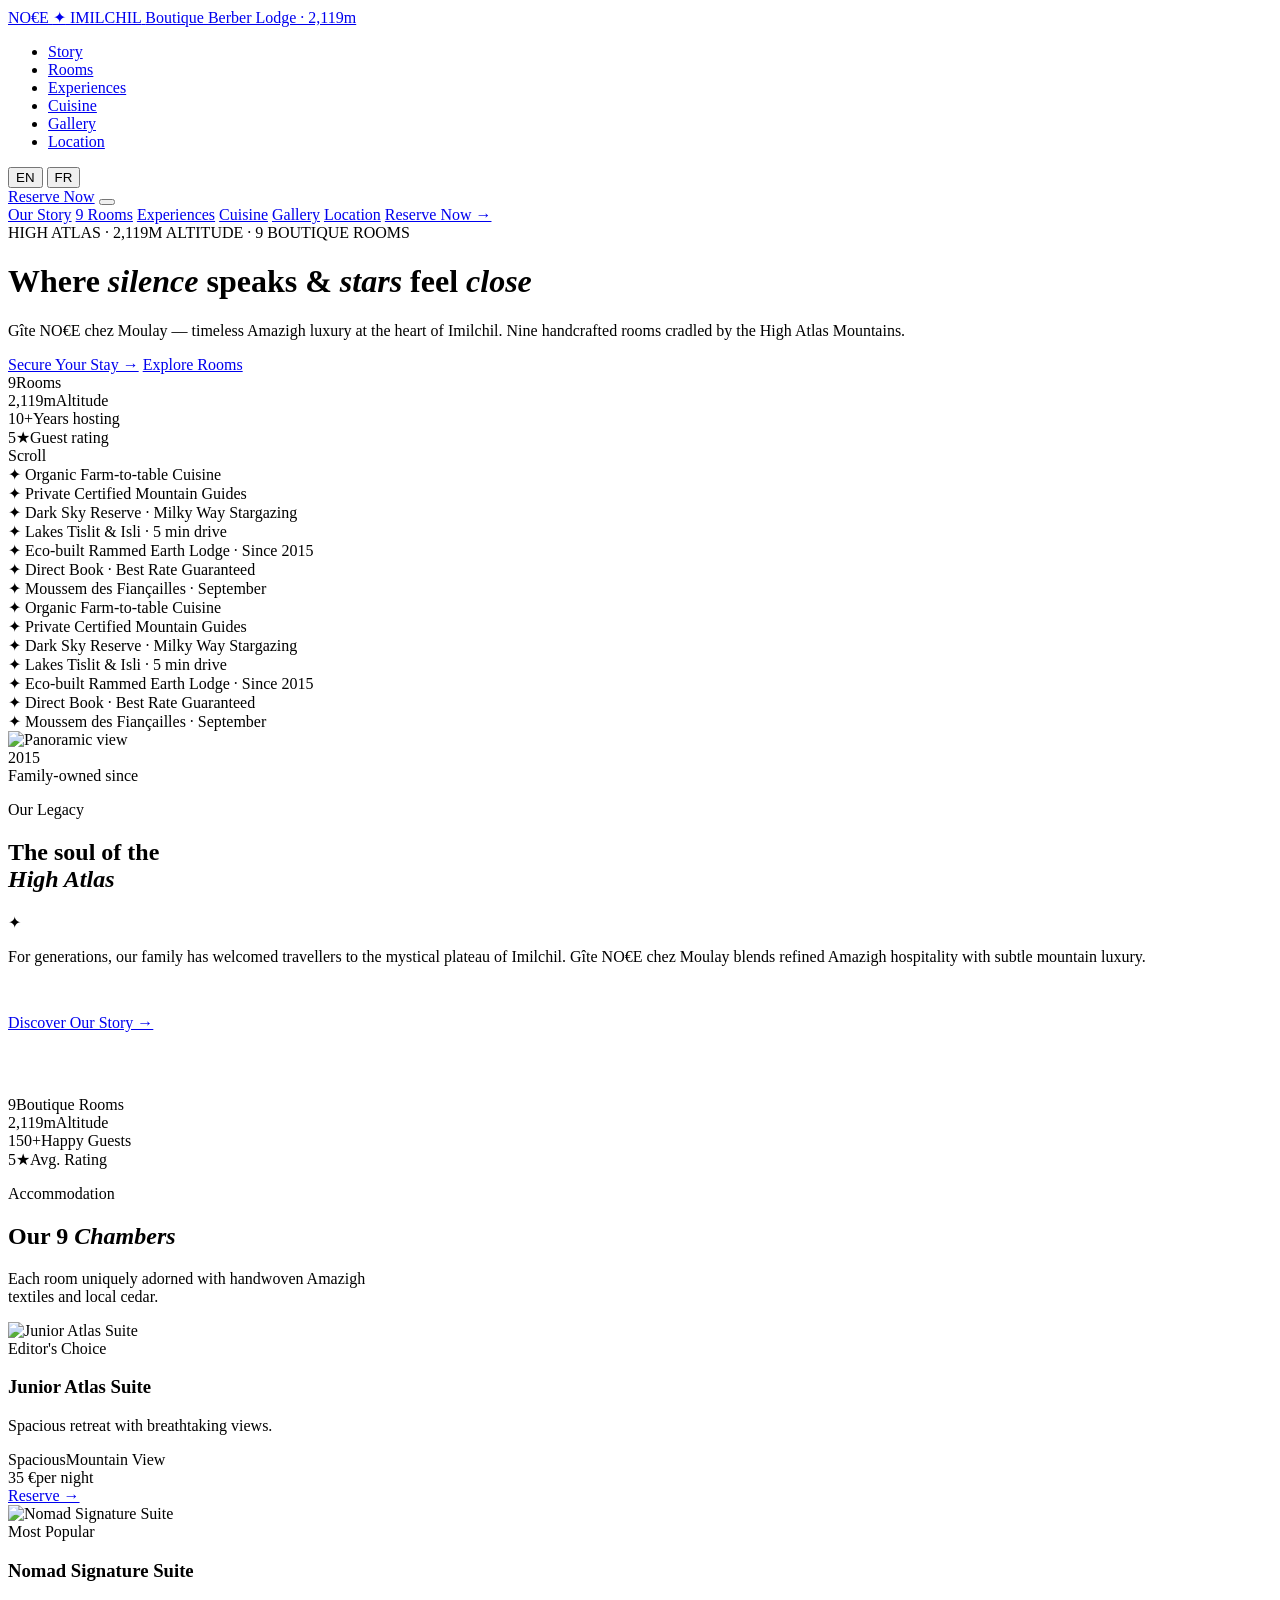
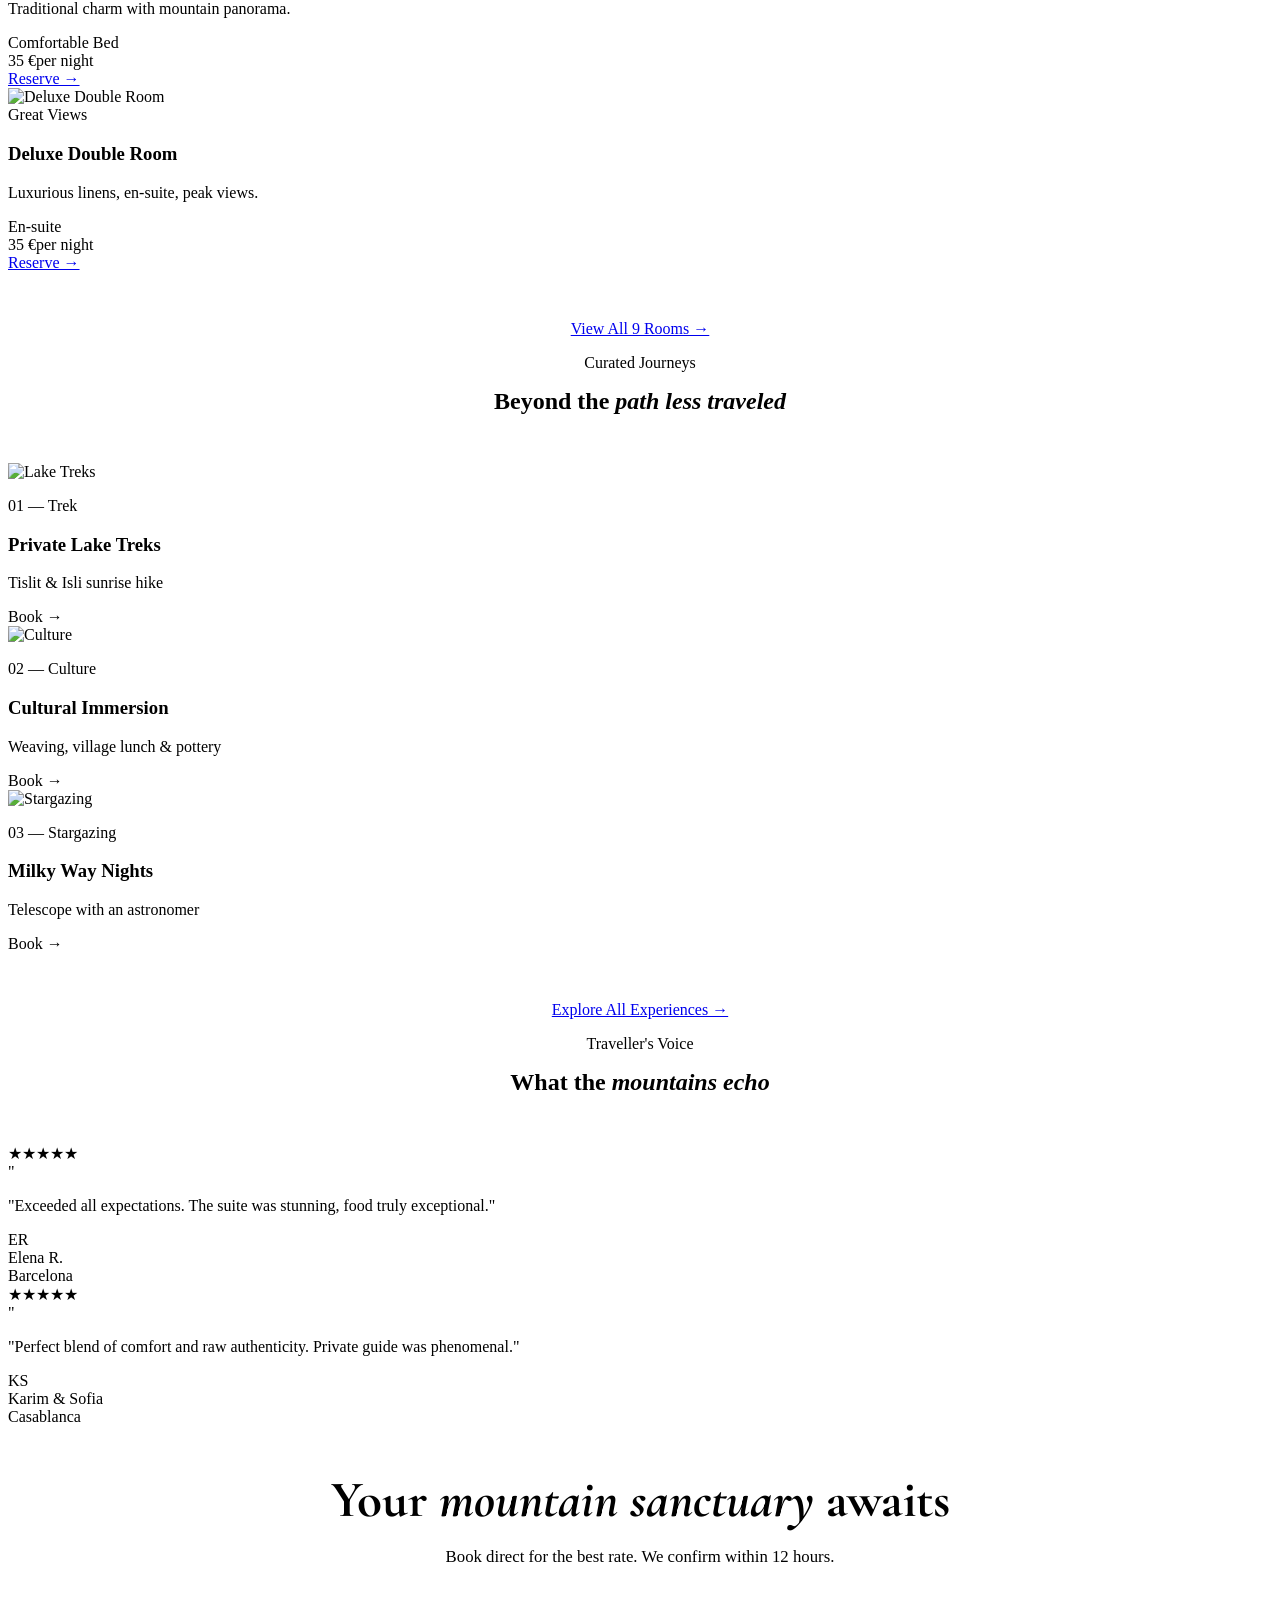
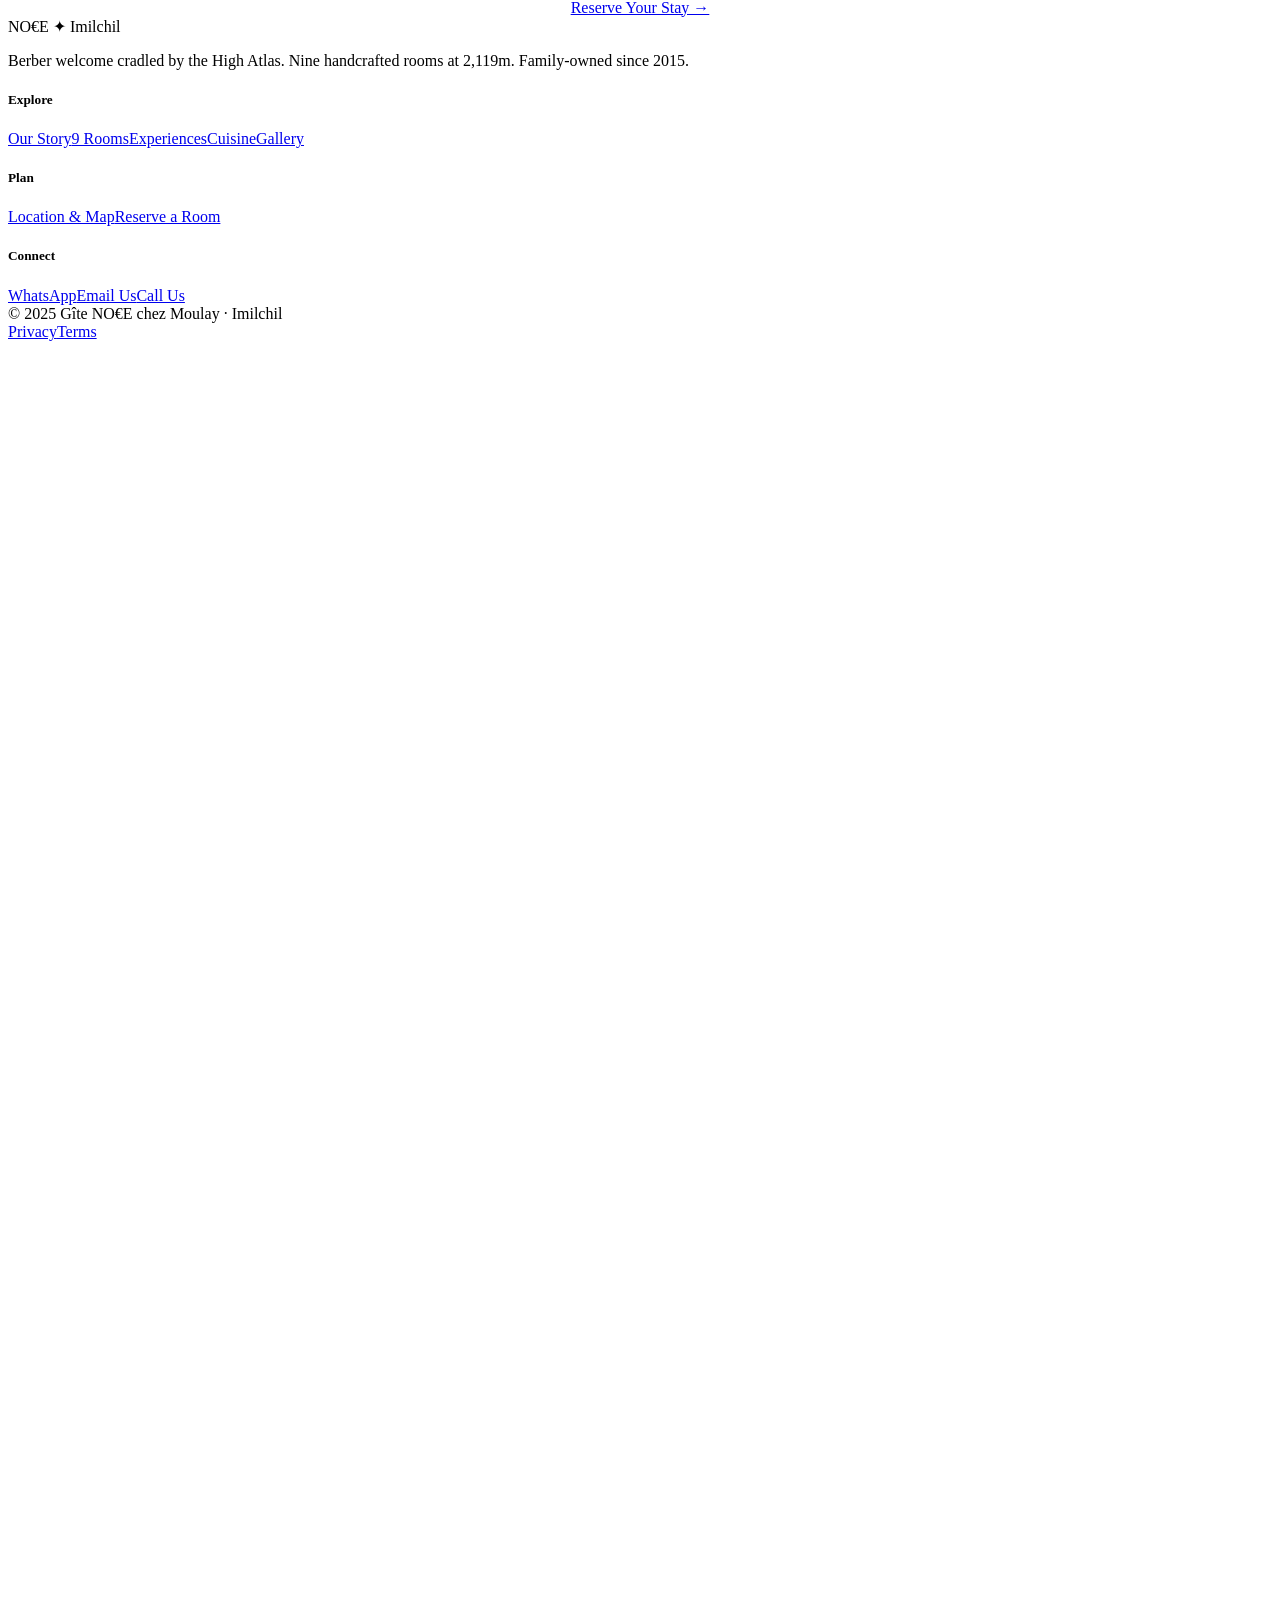
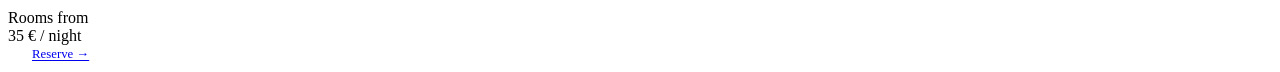
==== commit 924a66f1: "Rename index.html.html to index.html" ====
--- a/index.html
+++ b/index.html
@@ -1,2847 +1,317 @@
-<!DOCTYPE html>
-<html lang="en">
-<head>
-    <meta charset="UTF-8" />
-    <meta name="viewport" content="width=device-width, initial-scale=1.0" />
-    <title>Gîte NO€E chez Moulay — Luxury Berber Lodge</title>
-    <meta name="description" content="9 handcrafted Berber rooms at 2,119m in the High Atlas Mountains." />
-    <link rel="preconnect" href="https://fonts.googleapis.com" />
-    <link rel="preconnect" href="https://fonts.gstatic.com" crossorigin />
-    <link href="https://fonts.googleapis.com/css2?family=Cormorant+Garamond:ital,wght@0,400;0,500;0,600;0,700;1,400;1,600&family=Montserrat:wght@300;400;500;600;700&display=swap" rel="stylesheet" />
-    <style>
-        /* ============================================================
-           TOKENS — Amazigh Flag Colors
-           ============================================================ */
-        :root {
-            --bg-primary: #0C1B33;      /* deep blue */
-            --bg-secondary: #1A2F4A;    /* lighter blue */
-            --bg-card: #25415D;          /* card background */
-            --bg-dark: #081420;          /* darkest */
-
-            --text-primary: #F5E6C8;     /* warm off-white */
-            --text-secondary: #C9B28B;   /* muted gold */
-            --text-muted: #8F7A5A;
-
-            --gold: #FFD700;             /* Amazigh yellow */
-            --gold-light: #FFE44D;
-            --gold-dim: rgba(255, 215, 0, 0.2);
-
-            --green: #009E60;             /* Amazigh green */
-            --green-dim: rgba(0, 158, 96, 0.2);
-
-            --red: #E30022;               /* Amazigh red */
-            --red-dim: rgba(227, 0, 34, 0.2);
-
-            --border-gold: rgba(255, 215, 0, 0.3);
-            --border-dim: rgba(255, 255, 255, 0.08);
-
-            --r-sm: 8px;
-            --r-md: 16px;
-            --r-lg: 24px;
-            --r-xl: 40px;
-
-            --ease: cubic-bezier(0.25, 0.46, 0.45, 0.94);
-            --ease-out: cubic-bezier(0.16, 1, 0.3, 1);
-        }
-
-        /* ============================================================
-           RESET & BASE
-           ============================================================ */
-        *,
-        *::before,
-        *::after {
-            margin: 0;
-            padding: 0;
-            box-sizing: border-box;
-        }
-        html {
-            scroll-behavior: smooth;
-            scroll-padding-top: 80px;
-            font-size: 16px;
-        }
-        body {
-            font-family: 'Montserrat', system-ui, sans-serif;
-            background: var(--bg-primary);
-            color: var(--text-primary);
-            line-height: 1.65;
-            overflow-x: hidden;
-        }
-        img {
-            display: block;
-            max-width: 100%;
-        }
-        a {
-            color: inherit;
-            text-decoration: none;
-        }
-        ul {
-            list-style: none;
-        }
-        button {
-            font-family: inherit;
-            cursor: pointer;
-            border: none;
-            background: none;
-        }
-        input,
-        select,
-        textarea {
-            font-family: inherit;
-        }
-
-        /* ============================================================
-           CURSOR GLOW
-           ============================================================ */
-        .cursor-glow {
-            position: fixed;
-            width: 400px;
-            height: 400px;
-            border-radius: 50%;
-            background: radial-gradient(circle, rgba(255, 215, 0, 0.08) 0%, transparent 70%);
-            pointer-events: none;
-            z-index: 0;
-            transform: translate(-50%, -50%);
-            transition: opacity 0.3s;
-        }
-
-        /* ============================================================
-           NOISE OVERLAY
-           ============================================================ */
-        body::before {
-            content: '';
-            position: fixed;
-            inset: 0;
-            z-index: 1;
-            pointer-events: none;
-            background-image: url("data:image/svg+xml,%3Csvg viewBox='0 0 256 256' xmlns='http://www.w3.org/2000/svg'%3E%3Cfilter id='noise'%3E%3CfeTurbulence type='fractalNoise' baseFrequency='0.9' numOctaves='4' stitchTiles='stitch'/%3E%3C/filter%3E%3Crect width='100%25' height='100%25' filter='url(%23noise)' opacity='0.03'/%3E%3C/svg%3E");
-            opacity: 0.3;
-        }
-
-        /* ============================================================
-           NAVIGATION
-           ============================================================ */
-        #nav {
-            position: fixed;
-            inset: 0 0 auto 0;
-            z-index: 9000;
-            display: flex;
-            align-items: center;
-            justify-content: space-between;
-            padding: 0 2.5rem;
-            height: 76px;
-            background: transparent;
-            transition: background 0.5s var(--ease), border-color 0.5s;
-            border-bottom: 1px solid transparent;
-        }
-        #nav.solid {
-            background: rgba(12, 27, 51, 0.92);
-            backdrop-filter: blur(24px) saturate(180%);
-            border-bottom-color: var(--border-gold);
-        }
-        .nav-logo {
-            display: flex;
-            flex-direction: column;
-            gap: 1px;
-        }
-        .nav-logo-main {
-            font-family: 'Cormorant Garamond', serif;
-            font-size: 1.15rem;
-            font-weight: 700;
-            letter-spacing: 0.12em;
-            color: var(--text-primary);
-        }
-        .nav-logo-main span {
-            color: var(--gold);
-        }
-        .nav-logo-sub {
-            font-size: 0.55rem;
-            letter-spacing: 0.3em;
-            text-transform: uppercase;
-            color: var(--text-secondary);
-        }
-
-        .nav-links {
-            display: none;
-            align-items: center;
-            gap: 0.2rem;
-        }
-        @media(min-width:900px) {
-            .nav-links {
-                display: flex;
-            }
-        }
-        .nav-links a {
-            font-size: 0.78rem;
-            font-weight: 500;
-            letter-spacing: 0.04em;
-            color: var(--text-secondary);
-            padding: 0.5rem 0.9rem;
-            border-radius: var(--r-xl);
-            transition: color 0.2s, background 0.2s;
-        }
-        .nav-links a:hover {
-            color: var(--gold);
-            background: rgba(255, 215, 0, 0.1);
-        }
-        .nav-cta-btn {
-            font-size: 0.78rem;
-            font-weight: 700;
-            letter-spacing: 0.06em;
-            padding: 0.6rem 1.4rem;
-            border-radius: var(--r-xl);
-            background: var(--gold);
-            color: var(--bg-primary);
-            transition: all 0.25s var(--ease);
-        }
-        .nav-cta-btn:hover {
-            background: var(--gold-light);
-            transform: translateY(-1px);
-        }
-
-        .nav-right {
-            display: flex;
-            align-items: center;
-            gap: 0.8rem;
-        }
-        .lang-wrap {
-            display: flex;
-            gap: 4px;
-        }
-        .lang-btn {
-            font-size: 0.65rem;
-            font-weight: 700;
-            letter-spacing: 0.08em;
-            padding: 0.3rem 0.7rem;
-            border-radius: 2rem;
-            border: 1px solid var(--border-dim);
-            color: var(--text-secondary);
-            transition: all 0.2s;
-        }
-        .lang-btn.on {
-            background: var(--gold);
-            border-color: var(--gold);
-            color: var(--bg-primary);
-        }
-        .lang-btn:hover:not(.on) {
-            border-color: var(--border-gold);
-            color: var(--gold);
-        }
-
-        .burger {
-            display: flex;
-            flex-direction: column;
-            gap: 5px;
-            padding: 8px;
-            border-radius: var(--r-sm);
-            transition: background 0.2s;
-        }
-        @media(min-width:900px) {
-            .burger {
-                display: none;
-            }
-        }
-        .burger:hover {
-            background: rgba(255, 255, 255, 0.06);
-        }
-        .burger span {
-            display: block;
-            width: 22px;
-            height: 1.5px;
-            background: var(--text-primary);
-            border-radius: 2px;
-            transition: transform 0.3s, opacity 0.3s;
-        }
-        .burger.open span:nth-child(1) {
-            transform: translateY(6.5px) rotate(45deg);
-        }
-        .burger.open span:nth-child(2) {
-            opacity: 0;
-            transform: scaleX(0);
-        }
-        .burger.open span:nth-child(3) {
-            transform: translateY(-6.5px) rotate(-45deg);
-        }
-
-        .mob-menu {
-            position: fixed;
-            inset: 76px 0 auto 0;
-            z-index: 8999;
-            background: rgba(12, 27, 51, 0.97);
-            backdrop-filter: blur(30px);
-            border-bottom: 1px solid var(--border-gold);
-            padding: 1.5rem 2rem 2rem;
-            display: flex;
-            flex-direction: column;
-            gap: 0.4rem;
-            transform: translateY(-110%);
-            opacity: 0;
-            transition: transform 0.4s var(--ease-out), opacity 0.4s;
-        }
-        .mob-menu.open {
-            transform: translateY(0);
-            opacity: 1;
-        }
-        .mob-menu a {
-            display: block;
-            padding: 0.85rem 1rem;
-            border-radius: var(--r-sm);
-            font-size: 1rem;
-            font-weight: 500;
-            color: var(--text-secondary);
-            border-bottom: 1px solid var(--border-dim);
-            transition: color 0.2s, background 0.2s;
-        }
-        .mob-menu a:hover {
-            color: var(--gold);
-            background: rgba(255, 215, 0, 0.08);
-        }
-        .mob-menu a:last-child {
-            margin-top: 0.8rem;
-            border: none;
-            background: var(--gold);
-            color: var(--bg-primary);
-            text-align: center;
-            border-radius: var(--r-xl);
-            font-weight: 700;
-        }
-
-        /* ============================================================
-           HERO
-           ============================================================ */
-        #hero {
-            position: relative;
-            min-height: 100svh;
-            display: flex;
-            align-items: center;
-            justify-content: center;
-            overflow: hidden;
-        }
-        .hero-bg {
-            position: absolute;
-            inset: 0;
-            background: url('https://i.postimg.cc/1n8S5CJY/AQM05FC-2BAV7cjh-Jnmu-V8AZ-J45tx25D-82i-GCc-Iw-R-6g-IJ9uo-DJxh-YTn-Dd-X-Yo-VLy-Zjq-O2AMg-Bp-F4c9ld-E.jpg') center 35%/cover no-repeat;
-            transform: scale(1.06);
-            transition: transform 10s var(--ease-out);
-            filter: brightness(0.7) saturate(1.3) contrast(1.1);
-        }
-        .hero-bg.ready {
-            transform: scale(1);
-        }
-        .hero-bg::after {
-            content: '';
-            position: absolute;
-            inset: 0;
-            background:
-                linear-gradient(to bottom, rgba(12, 27, 51, 0.5) 0%, transparent 40%),
-                linear-gradient(to top, rgba(12, 27, 51, 0.85) 0%, rgba(12, 27, 51, 0.3) 50%, transparent 100%);
-        }
-
-        .hero-orb {
-            position: absolute;
-            border-radius: 50%;
-            pointer-events: none;
-            animation: orbFloat 8s ease-in-out infinite;
-        }
-        .hero-orb-1 {
-            width: 600px;
-            height: 600px;
-            background: radial-gradient(circle, rgba(255, 215, 0, 0.1) 0%, transparent 70%);
-            top: -100px;
-            right: -100px;
-            animation-delay: 0s;
-        }
-        .hero-orb-2 {
-            width: 400px;
-            height: 400px;
-            background: radial-gradient(circle, rgba(0, 158, 96, 0.1) 0%, transparent 70%);
-            bottom: 50px;
-            left: -50px;
-            animation-delay: 3s;
-        }
-        @keyframes orbFloat {
-            0%,
-            100% {
-                transform: translateY(0) scale(1);
-            }
-            50% {
-                transform: translateY(-30px) scale(1.05);
-            }
-        }
-
-        .hero-corner {
-            position: absolute;
-            width: 80px;
-            height: 80px;
-            border-color: rgba(255, 215, 0, 0.5);
-            border-style: solid;
-            border-width: 0;
-            pointer-events: none;
-        }
-        .hero-corner.tl {
-            top: 100px;
-            left: 40px;
-            border-top-width: 1px;
-            border-left-width: 1px;
-        }
-        .hero-corner.tr {
-            top: 100px;
-            right: 40px;
-            border-top-width: 1px;
-            border-right-width: 1px;
-        }
-        .hero-corner.bl {
-            bottom: 60px;
-            left: 40px;
-            border-bottom-width: 1px;
-            border-left-width: 1px;
-        }
-        .hero-corner.br {
-            bottom: 60px;
-            right: 40px;
-            border-bottom-width: 1px;
-            border-right-width: 1px;
-        }
-
-        .hero-inner {
-            position: relative;
-            z-index: 2;
-            text-align: center;
-            padding: 8rem 2rem 5rem;
-            max-width: 900px;
-        }
-
-        .hero-tag {
-            display: inline-flex;
-            align-items: center;
-            gap: 0.8rem;
-            background: rgba(12, 27, 51, 0.7);
-            border: 1px solid rgba(255, 215, 0, 0.5);
-            color: var(--gold);
-            font-size: 0.6rem;
-            font-weight: 700;
-            letter-spacing: 0.25em;
-            text-transform: uppercase;
-            padding: 0.55rem 1.4rem;
-            border-radius: 2rem;
-            margin-bottom: 2rem;
-        }
-        .hero-tag-dot {
-            width: 4px;
-            height: 4px;
-            border-radius: 50%;
-            background: var(--gold);
-            animation: blink 2s ease-in-out infinite;
-        }
-        @keyframes blink {
-            0%,
-            100% {
-                opacity: 1;
-            }
-            50% {
-                opacity: 0.2;
-            }
-        }
-
-        .hero-h1 {
-            font-family: 'Cormorant Garamond', serif;
-            font-size: clamp(2.8rem, 8vw, 6.5rem);
-            font-weight: 900;
-            line-height: 1.02;
-            letter-spacing: -0.02em;
-            color: var(--text-primary);
-            margin-bottom: 1.5rem;
-        }
-        .hero-h1 .line {
-            display: block;
-            overflow: hidden;
-        }
-        .hero-h1 .line span {
-            display: inline-block;
-            animation: slideUp 0.9s var(--ease-out) both;
-        }
-        .hero-h1 .line:nth-child(1) span {
-            animation-delay: 0.1s;
-        }
-        .hero-h1 .line:nth-child(2) span {
-            animation-delay: 0.2s;
-        }
-        .hero-h1 em {
-            font-style: italic;
-            background: linear-gradient(135deg, var(--gold) 0%, var(--gold-light) 50%, #FF8C00 100%);
-            -webkit-background-clip: text;
-            -webkit-text-fill-color: transparent;
-            background-clip: text;
-        }
-        @keyframes slideUp {
-            from {
-                transform: translateY(110%);
-                opacity: 0;
-            }
-            to {
-                transform: translateY(0);
-                opacity: 1;
-            }
-        }
-
-        .hero-sub {
-            font-size: clamp(0.9rem, 1.8vw, 1.15rem);
-            color: var(--text-secondary);
-            max-width: 560px;
-            margin: 0 auto 2.5rem;
-            line-height: 1.7;
-            font-weight: 500;
-            animation: fadeIn 1s 0.5s both;
-        }
-        @keyframes fadeIn {
-            from {
-                opacity: 0;
-                transform: translateY(16px);
-            }
-            to {
-                opacity: 1;
-                transform: translateY(0);
-            }
-        }
-
-        .hero-btns {
-            display: flex;
-            flex-wrap: wrap;
-            gap: 1rem;
-            justify-content: center;
-            margin-bottom: 3.5rem;
-            animation: fadeIn 1s 0.7s both;
-        }
-        .btn-gold {
-            display: inline-flex;
-            align-items: center;
-            gap: 0.5rem;
-            padding: 1rem 2.2rem;
-            border-radius: var(--r-xl);
-            background: var(--gold);
-            color: var(--bg-primary);
-            font-size: 0.85rem;
-            font-weight: 700;
-            letter-spacing: 0.05em;
-            box-shadow: 0 0 40px rgba(255, 215, 0, 0.35);
-            transition: all 0.3s var(--ease);
-        }
-        .btn-gold:hover {
-            background: var(--gold-light);
-            transform: translateY(-3px);
-            box-shadow: 0 8px 40px rgba(255, 215, 0, 0.5);
-        }
-        .btn-outline-cream {
-            display: inline-flex;
-            align-items: center;
-            gap: 0.5rem;
-            padding: 1rem 2.2rem;
-            border-radius: var(--r-xl);
-            background: rgba(255, 255, 255, 0.08);
-            border: 1px solid rgba(255, 215, 0, 0.4);
-            color: var(--text-primary);
-            font-size: 0.85rem;
-            font-weight: 600;
-            backdrop-filter: blur(8px);
-            transition: all 0.3s var(--ease);
-        }
-        .btn-outline-cream:hover {
-            background: rgba(255, 215, 0, 0.15);
-            border-color: var(--gold);
-            transform: translateY(-3px);
-        }
-
-        .hero-stats {
-            display: flex;
-            flex-wrap: wrap;
-            justify-content: center;
-            gap: 0;
-            border: 1px solid var(--border-gold);
-            border-radius: var(--r-lg);
-            background: rgba(12, 27, 51, 0.7);
-            backdrop-filter: blur(16px);
-            overflow: hidden;
-            max-width: 700px;
-            margin: 0 auto;
-            animation: fadeIn 1s 0.9s both;
-        }
-        .h-stat {
-            flex: 1;
-            min-width: 140px;
-            padding: 1.2rem 1rem;
-            text-align: center;
-            border-right: 1px solid var(--border-gold);
-        }
-        .h-stat:last-child {
-            border-right: none;
-        }
-        .h-stat-num {
-            font-family: 'Cormorant Garamond', serif;
-            font-size: 1.6rem;
-            font-weight: 700;
-            color: var(--gold);
-            display: block;
-            line-height: 1;
-            margin-bottom: 0.3rem;
-        }
-        .h-stat-label {
-            font-size: 0.62rem;
-            letter-spacing: 0.15em;
-            text-transform: uppercase;
-            color: var(--text-secondary);
-        }
-
-        .hero-scroll {
-            position: absolute;
-            bottom: 2.5rem;
-            left: 50%;
-            transform: translateX(-50%);
-            z-index: 2;
-            display: flex;
-            flex-direction: column;
-            align-items: center;
-            gap: 0.5rem;
-        }
-        .scroll-mouse {
-            width: 24px;
-            height: 38px;
-            border: 1.5px solid rgba(255, 215, 0, 0.5);
-            border-radius: 12px;
-            display: flex;
-            justify-content: center;
-            padding-top: 6px;
-        }
-        .scroll-wheel {
-            width: 3px;
-            height: 8px;
-            background: var(--gold);
-            border-radius: 2px;
-            animation: scrollDown 2s ease-in-out infinite;
-        }
-        @keyframes scrollDown {
-            0% {
-                transform: translateY(0);
-                opacity: 1;
-            }
-            100% {
-                transform: translateY(12px);
-                opacity: 0;
-            }
-        }
-        .scroll-text {
-            font-size: 0.55rem;
-            letter-spacing: 0.2em;
-            text-transform: uppercase;
-            color: var(--text-muted);
-        }
-
-        /* ============================================================
-           SECTION BASE
-           ============================================================ */
-        .section {
-            padding: clamp(4rem, 9vw, 8rem) 2rem;
-            position: relative;
-            z-index: 2;
-            background: var(--bg-primary);
-        }
-        .container {
-            max-width: 1280px;
-            margin: 0 auto;
-        }
-
-        .eyebrow {
-            font-size: 0.6rem;
-            font-weight: 700;
-            letter-spacing: 0.28em;
-            text-transform: uppercase;
-            color: var(--gold);
-            margin-bottom: 0.8rem;
-            display: flex;
-            align-items: center;
-            gap: 0.7rem;
-        }
-        .eyebrow::before {
-            content: '';
-            display: block;
-            width: 24px;
-            height: 1px;
-            background: var(--gold);
-        }
-
-        .sec-title {
-            font-family: 'Cormorant Garamond', serif;
-            font-size: clamp(2rem, 4.5vw, 3.8rem);
-            font-weight: 700;
-            line-height: 1.1;
-            color: var(--text-primary);
-            letter-spacing: -0.02em;
-            margin-bottom: 1rem;
-        }
-        .sec-title em {
-            font-style: italic;
-            color: var(--gold);
-        }
-        .sec-lead {
-            font-size: 0.97rem;
-            color: var(--text-secondary);
-            max-width: 520px;
-            line-height: 1.75;
-            font-weight: 500;
-        }
-
-        .gold-line {
-            display: flex;
-            align-items: center;
-            gap: 1rem;
-            margin: 1.5rem 0;
-        }
-        .gold-line::before,
-        .gold-line::after {
-            content: '';
-            flex: 1;
-            height: 1px;
-            background: linear-gradient(to right, transparent, var(--border-gold));
-        }
-        .gold-line::after {
-            background: linear-gradient(to left, transparent, var(--border-gold));
-        }
-        .gold-line span {
-            color: var(--gold);
-            font-size: 0.7rem;
-            letter-spacing: 0.2em;
-        }
-
-        .r {
-            opacity: 0;
-            transform: translateY(32px);
-            transition: opacity 0.7s var(--ease-out), transform 0.7s var(--ease-out);
-        }
-        .r.in {
-            opacity: 1;
-            transform: translateY(0);
-        }
-        .r-d1 {
-            transition-delay: 0.1s;
-        }
-        .r-d2 {
-            transition-delay: 0.18s;
-        }
-        .r-d3 {
-            transition-delay: 0.26s;
-        }
-
-        /* ============================================================
-           LUXURY BAR
-           ============================================================ */
-        .lux-bar {
-            background: var(--bg-secondary);
-            border-top: 1px solid var(--border-gold);
-            border-bottom: 1px solid var(--border-gold);
-            padding: 0.9rem 0;
-            overflow: hidden;
-            position: relative;
-            z-index: 2;
-        }
-        .lux-track {
-            display: flex;
-            gap: 3rem;
-            width: max-content;
-            animation: lux 30s linear infinite;
-        }
-        .lux-item {
-            display: flex;
-            align-items: center;
-            gap: 0.6rem;
-            font-size: 0.65rem;
-            font-weight: 600;
-            letter-spacing: 0.15em;
-            text-transform: uppercase;
-            color: var(--text-secondary);
-            white-space: nowrap;
-        }
-        .lux-item .gem {
-            color: var(--gold);
-            font-size: 0.8rem;
-        }
-        @keyframes lux {
-            from {
-                transform: translateX(0);
-            }
-            to {
-                transform: translateX(-50%);
-            }
-        }
-
-        /* ============================================================
-           ABOUT
-           ============================================================ */
-        .about-wrap {
-            display: grid;
-            grid-template-columns: 1fr;
-            gap: 4rem;
-            align-items: center;
-        }
-        @media(min-width:900px) {
-            .about-wrap {
-                grid-template-columns: 1.1fr 0.9fr;
-            }
-        }
-
-        .about-img-block {
-            position: relative;
-        }
-        .about-img-frame {
-            position: relative;
-            border-radius: var(--r-lg);
-            overflow: hidden;
-            box-shadow: 0 40px 80px rgba(0, 0, 0, 0.5);
-        }
-        .about-img-frame::before {
-            content: '';
-            position: absolute;
-            inset: 0;
-            z-index: 1;
-            background: linear-gradient(135deg, rgba(255, 215, 0, 0.15) 0%, transparent 60%);
-            pointer-events: none;
-        }
-        .about-img-main {
-            width: 100%;
-            aspect-ratio: 3/4;
-            object-fit: cover;
-            transition: transform 0.8s var(--ease);
-            filter: contrast(1.1) saturate(1.2);
-        }
-        .about-img-frame:hover .about-img-main {
-            transform: scale(1.03);
-        }
-
-        .about-float-card {
-            position: absolute;
-            bottom: -2rem;
-            right: -1.5rem;
-            background: var(--bg-secondary);
-            border: 1px solid var(--border-gold);
-            border-radius: var(--r-md);
-            padding: 1.2rem 1.5rem;
-            box-shadow: 0 20px 50px rgba(0, 0, 0, 0.4);
-            backdrop-filter: blur(10px);
-            min-width: 180px;
-        }
-        .about-float-card .num {
-            font-family: 'Cormorant Garamond', serif;
-            font-size: 2.5rem;
-            font-weight: 700;
-            color: var(--gold);
-            line-height: 1;
-        }
-        .about-float-card .lbl {
-            font-size: 0.65rem;
-            letter-spacing: 0.12em;
-            text-transform: uppercase;
-            color: var(--text-secondary);
-            margin-top: 0.2rem;
-        }
-
-        .about-pillars {
-            display: flex;
-            flex-direction: column;
-            gap: 1.2rem;
-            margin-top: 2rem;
-        }
-        .pillar {
-            display: flex;
-            gap: 1.2rem;
-            align-items: flex-start;
-            padding: 1.1rem 1.3rem;
-            background: rgba(255, 255, 255, 0.05);
-            border: 1px solid var(--border-dim);
-            border-radius: var(--r-md);
-            transition: border-color 0.3s, background 0.3s;
-        }
-        .pillar:hover {
-            border-color: var(--border-gold);
-            background: rgba(255, 215, 0, 0.08);
-        }
-        .pillar-icon {
-            width: 44px;
-            height: 44px;
-            border-radius: var(--r-sm);
-            flex-shrink: 0;
-            background: var(--gold-dim);
-            display: flex;
-            align-items: center;
-            justify-content: center;
-            font-size: 1.3rem;
-        }
-        .pillar-name {
-            font-size: 0.88rem;
-            font-weight: 600;
-            color: var(--text-primary);
-            margin-bottom: 0.15rem;
-        }
-        .pillar-desc {
-            font-size: 0.75rem;
-            color: var(--text-secondary);
-            line-height: 1.5;
-        }
-
-        .quote-pull {
-            margin-top: 2rem;
-            padding: 1.5rem 2rem;
-            border-left: 2px solid var(--gold);
-            background: linear-gradient(90deg, rgba(255, 215, 0, 0.1), transparent);
-            border-radius: 0 var(--r-md) var(--r-md) 0;
-        }
-        .quote-pull p {
-            font-family: 'Cormorant Garamond', serif;
-            font-size: 1.1rem;
-            font-style: italic;
-            color: var(--text-primary);
-            line-height: 1.55;
-            margin-bottom: 0.6rem;
-        }
-        .quote-pull cite {
-            font-size: 0.7rem;
-            font-style: normal;
-            letter-spacing: 0.1em;
-            text-transform: uppercase;
-            color: var(--gold);
-        }
-
-        /* ============================================================
-           STATS
-           ============================================================ */
-        .stats-section {
-            background: var(--bg-secondary);
-            border-top: 1px solid var(--border-gold);
-            border-bottom: 1px solid var(--border-gold);
-            position: relative;
-            z-index: 2;
-        }
-        .stats-grid {
-            display: grid;
-            grid-template-columns: repeat(2, 1fr);
-            gap: 0;
-        }
-        @media(min-width:600px) {
-            .stats-grid {
-                grid-template-columns: repeat(4, 1fr);
-            }
-        }
-        .stat-box {
-            padding: 2.5rem 2rem;
-            text-align: center;
-            border-right: 1px solid var(--border-dim);
-            position: relative;
-        }
-        .stat-box:last-child {
-            border-right: none;
-        }
-        .stat-box::before {
-            content: '';
-            position: absolute;
-            inset: 0;
-            background: radial-gradient(circle at 50% 0%, rgba(255, 215, 0, 0.06) 0%, transparent 60%);
-            pointer-events: none;
-        }
-        .stat-num {
-            font-family: 'Cormorant Garamond', serif;
-            font-size: clamp(2.2rem, 5vw, 3.5rem);
-            font-weight: 700;
-            color: var(--gold);
-            line-height: 1;
-            display: block;
-            margin-bottom: 0.4rem;
-        }
-        .stat-label {
-            font-size: 0.65rem;
-            letter-spacing: 0.18em;
-            text-transform: uppercase;
-            color: var(--text-secondary);
-        }
-
-        /* ============================================================
-           ROOMS
-           ============================================================ */
-        .rooms-section {
-            background: var(--bg-primary);
-        }
-        .rooms-header {
-            display: flex;
-            flex-wrap: wrap;
-            gap: 1.5rem;
-            justify-content: space-between;
-            align-items: flex-end;
-            margin-bottom: 3rem;
-        }
-        .rooms-grid {
-            display: grid;
-            grid-template-columns: 1fr;
-            gap: 1.5rem;
-        }
-        @media(min-width:640px) {
-            .rooms-grid {
-                grid-template-columns: repeat(2, 1fr);
-            }
-        }
-        @media(min-width:1100px) {
-            .rooms-grid {
-                grid-template-columns: repeat(3, 1fr);
-            }
-        }
-
-        .room-card.featured {
-            grid-column: 1/-1;
-        }
-        @media(min-width:640px) {
-            .room-card.featured .room-img {
-                height: 420px;
-            }
-            .room-card.featured .room-inner {
-                display: grid;
-                grid-template-columns: 1fr 1fr;
-                align-items: end;
-            }
-        }
-
-        .room-card {
-            background: var(--bg-secondary);
-            border: 1px solid var(--border-dim);
-            border-radius: var(--r-lg);
-            overflow: hidden;
-            transition: border-color 0.4s var(--ease), transform 0.4s var(--ease), box-shadow 0.4s var(--ease);
-            cursor: pointer;
-        }
-        .room-card:hover {
-            border-color: var(--border-gold);
-            transform: translateY(-8px);
-            box-shadow: 0 32px 64px rgba(0, 0, 0, 0.4), 0 0 0 1px var(--border-gold);
-        }
-
-        .room-img-wrap {
-            position: relative;
-            overflow: hidden;
-        }
-        .room-img {
-            width: 100%;
-            height: 240px;
-            object-fit: cover;
-            transition: transform 0.7s var(--ease);
-            display: block;
-            filter: contrast(1.1) saturate(1.1);
-        }
-        .room-card:hover .room-img {
-            transform: scale(1.07);
-        }
-        .room-img-overlay {
-            position: absolute;
-            inset: 0;
-            background: linear-gradient(to top, rgba(12, 27, 51, 0.8) 0%, transparent 50%);
-            transition: opacity 0.4s;
-        }
-        .room-badge {
-            position: absolute;
-            top: 1rem;
-            left: 1rem;
-            z-index: 2;
-            padding: 0.3rem 0.8rem;
-            border-radius: 2rem;
-            font-size: 0.58rem;
-            font-weight: 800;
-            letter-spacing: 0.12em;
-            text-transform: uppercase;
-        }
-        .badge-gold {
-            background: var(--gold);
-            color: var(--bg-primary);
-        }
-        .badge-dark {
-            background: rgba(0, 0, 0, 0.7);
-            border: 1px solid var(--border-gold);
-            color: var(--gold);
-            backdrop-filter: blur(8px);
-        }
-
-        .room-inner {
-            padding: 1.4rem 1.5rem 1.6rem;
-            position: relative;
-            z-index: 3;
-        }
-        .room-name {
-            font-family: 'Cormorant Garamond', serif;
-            font-size: 1.25rem;
-            font-weight: 700;
-            color: var(--text-primary);
-            margin-bottom: 0.4rem;
-        }
-        .room-desc {
-            font-size: 0.78rem;
-            color: var(--text-secondary);
-            line-height: 1.6;
-            margin-bottom: 1rem;
-        }
-        .room-amenities {
-            display: flex;
-            flex-wrap: wrap;
-            gap: 0.4rem;
-            margin-bottom: 1.2rem;
-        }
-        .amenity {
-            font-size: 0.62rem;
-            font-weight: 600;
-            letter-spacing: 0.06em;
-            padding: 0.25rem 0.65rem;
-            border-radius: 2rem;
-            background: rgba(255, 215, 0, 0.15);
-            border: 1px solid rgba(255, 215, 0, 0.3);
-            color: var(--gold);
-        }
-        .room-footer-row {
-            display: flex;
-            align-items: center;
-            justify-content: space-between;
-            gap: 1rem;
-            padding-top: 1rem;
-            border-top: 1px solid var(--border-dim);
-        }
-        .room-price .amount {
-            font-family: 'Cormorant Garamond', serif;
-            font-size: 1.5rem;
-            font-weight: 700;
-            color: var(--gold);
-        }
-        .room-price .unit {
-            font-size: 0.65rem;
-            color: var(--text-secondary);
-            display: block;
-            margin-top: -2px;
-        }
-        .btn-room {
-            padding: 0.55rem 1.3rem;
-            border-radius: var(--r-xl);
-            background: transparent;
-            border: 1px solid var(--border-gold);
-            color: var(--gold);
-            font-size: 0.72rem;
-            font-weight: 700;
-            letter-spacing: 0.06em;
-            transition: all 0.25s var(--ease);
-        }
-        .btn-room:hover {
-            background: var(--gold);
-            border-color: var(--gold);
-            color: var(--bg-primary);
-        }
-
-        /* ============================================================
-           EXPERIENCES
-           ============================================================ */
-        .exp-section {
-            background: var(--bg-secondary);
-        }
-        .exp-grid {
-            display: grid;
-            grid-template-columns: 1fr;
-            gap: 1.2rem;
-        }
-        @media(min-width:640px) {
-            .exp-grid {
-                grid-template-columns: repeat(2, 1fr);
-            }
-        }
-        @media(min-width:1100px) {
-            .exp-grid {
-                grid-template-columns: repeat(4, 1fr);
-            }
-        }
-
-        .exp-card {
-            position: relative;
-            border-radius: var(--r-lg);
-            overflow: hidden;
-            height: 360px;
-            cursor: pointer;
-        }
-        .exp-card img {
-            position: absolute;
-            inset: 0;
-            width: 100%;
-            height: 100%;
-            object-fit: cover;
-            transition: transform 0.7s var(--ease), filter 0.5s;
-            filter: brightness(0.8) saturate(1.2) contrast(1.1);
-        }
-        .exp-card:hover img {
-            transform: scale(1.1);
-            filter: brightness(1) saturate(1.2) contrast(1.1);
-        }
-        .exp-card-body {
-            position: absolute;
-            inset: 0;
-            z-index: 2;
-            background: linear-gradient(to top, rgba(12, 27, 51, 0.9) 0%, rgba(12, 27, 51, 0.3) 50%, transparent 100%);
-            display: flex;
-            flex-direction: column;
-            justify-content: flex-end;
-            padding: 1.5rem;
-            transition: background 0.5s;
-        }
-        .exp-num {
-            font-size: 0.6rem;
-            font-weight: 800;
-            letter-spacing: 0.2em;
-            color: var(--gold);
-            text-transform: uppercase;
-            margin-bottom: 0.4rem;
-        }
-        .exp-name {
-            font-family: 'Cormorant Garamond', serif;
-            font-size: 1.35rem;
-            font-weight: 700;
-            color: var(--text-primary);
-            line-height: 1.2;
-            margin-bottom: 0.4rem;
-        }
-        .exp-desc {
-            font-size: 0.75rem;
-            color: var(--text-secondary);
-            line-height: 1.5;
-        }
-        .exp-link {
-            display: inline-flex;
-            align-items: center;
-            gap: 0.4rem;
-            margin-top: 0.8rem;
-            font-size: 0.7rem;
-            font-weight: 700;
-            letter-spacing: 0.1em;
-            text-transform: uppercase;
-            color: var(--gold);
-            opacity: 0;
-            transform: translateY(8px);
-            transition: opacity 0.3s, transform 0.3s;
-        }
-        .exp-card:hover .exp-link {
-            opacity: 1;
-            transform: translateY(0);
-        }
-
-        /* ============================================================
-           GALLERY
-           ============================================================ */
-        .gallery-section {
-            background: var(--bg-primary);
-        }
-        .gallery-mosaic {
-            display: grid;
-            grid-template-columns: repeat(12, 1fr);
-            grid-auto-rows: 60px;
-            gap: 0.8rem;
-        }
-        .gal-item {
-            position: relative;
-            border-radius: var(--r-md);
-            overflow: hidden;
-            cursor: pointer;
-        }
-        .gal-item img {
-            width: 100%;
-            height: 100%;
-            object-fit: cover;
-            transition: transform 0.6s var(--ease), filter 0.4s;
-            filter: brightness(0.8) saturate(1.2) contrast(1.1);
-        }
-        .gal-item:hover img {
-            transform: scale(1.06);
-            filter: brightness(1) saturate(1.2) contrast(1.1);
-        }
-        .gal-item-overlay {
-            position: absolute;
-            inset: 0;
-            background: linear-gradient(to top, rgba(12, 27, 51, 0.7) 0%, transparent 60%);
-            opacity: 0;
-            transition: opacity 0.4s;
-            display: flex;
-            align-items: flex-end;
-            padding: 1rem;
-        }
-        .gal-item:hover .gal-item-overlay {
-            opacity: 1;
-        }
-        .gal-caption {
-            font-size: 0.72rem;
-            font-weight: 600;
-            color: var(--text-primary);
-        }
-        .gal-item:nth-child(1) {
-            grid-column: 1/8;
-            grid-row: 1/6;
-        }
-        .gal-item:nth-child(2) {
-            grid-column: 8/13;
-            grid-row: 1/4;
-        }
-        .gal-item:nth-child(3) {
-            grid-column: 8/13;
-            grid-row: 4/6;
-        }
-        @media(max-width:700px) {
-            .gallery-mosaic {
-                grid-template-columns: 1fr;
-                grid-auto-rows: 220px;
-            }
-            .gal-item {
-                grid-column: auto !important;
-                grid-row: auto !important;
-            }
-        }
-
-        /* ============================================================
-           CUISINE
-           ============================================================ */
-        .cuisine-section {
-            background: var(--bg-secondary);
-        }
-        .cuisine-wrap {
-            display: grid;
-            grid-template-columns: 1fr;
-            gap: 4rem;
-            align-items: start;
-        }
-        @media(min-width:900px) {
-            .cuisine-wrap {
-                grid-template-columns: 1fr 1fr;
-            }
-        }
-
-        .menu-card {
-            background: rgba(255, 255, 255, 0.05);
-            border: 1px solid var(--border-dim);
-            border-radius: var(--r-lg);
-            overflow: hidden;
-        }
-        .menu-card-header {
-            padding: 1.5rem 2rem;
-            background: linear-gradient(135deg, rgba(255, 215, 0, 0.15), rgba(0, 158, 96, 0.1));
-            border-bottom: 1px solid var(--border-dim);
-            font-family: 'Cormorant Garamond', serif;
-            font-size: 1rem;
-            font-style: italic;
-            color: var(--gold);
-        }
-        .menu-items {
-            padding: 0 2rem;
-        }
-        .menu-row {
-            display: flex;
-            align-items: baseline;
-            justify-content: space-between;
-            gap: 1rem;
-            padding: 1rem 0;
-            border-bottom: 1px solid var(--border-dim);
-        }
-        .menu-row:last-child {
-            border-bottom: none;
-        }
-        .menu-name {
-            font-size: 0.92rem;
-            font-weight: 600;
-            color: var(--text-primary);
-            margin-bottom: 0.2rem;
-        }
-        .menu-note {
-            font-size: 0.72rem;
-            color: var(--text-secondary);
-        }
-        .menu-price {
-            font-family: 'Cormorant Garamond', serif;
-            font-size: 1rem;
-            font-weight: 700;
-            color: var(--gold);
-            white-space: nowrap;
-        }
-
-        .cuisine-imgs {
-            display: flex;
-            flex-direction: column;
-            gap: 1rem;
-        }
-        .cuisine-img-big {
-            border-radius: var(--r-lg);
-            overflow: hidden;
-            box-shadow: 0 24px 60px rgba(0, 0, 0, 0.5);
-        }
-        .cuisine-img-big img {
-            width: 100%;
-            aspect-ratio: 16/9;
-            object-fit: cover;
-            transition: transform 0.6s var(--ease);
-            filter: contrast(1.1) saturate(1.2);
-        }
-        .cuisine-img-big:hover img {
-            transform: scale(1.04);
-        }
-        .cuisine-img-pair {
-            display: grid;
-            grid-template-columns: 1fr 1fr;
-            gap: 1rem;
-        }
-        .cuisine-img-sm {
-            border-radius: var(--r-md);
-            overflow: hidden;
-        }
-        .cuisine-img-sm img {
-            width: 100%;
-            aspect-ratio: 4/3;
-            object-fit: cover;
-            transition: transform 0.6s var(--ease);
-            filter: contrast(1.1) saturate(1.2);
-        }
-        .cuisine-img-sm:hover img {
-            transform: scale(1.05);
-        }
-
-        /* ============================================================
-           LOCATION
-           ============================================================ */
-        .location-section {
-            background: var(--bg-secondary);
-        }
-        .location-wrap {
-            display: grid;
-            grid-template-columns: 1fr;
-            gap: 3rem;
-            align-items: start;
-        }
-        @media(min-width:900px) {
-            .location-wrap {
-                grid-template-columns: 1fr 1fr;
-            }
-        }
-
-        .map-wrap {
-            border-radius: var(--r-lg);
-            overflow: hidden;
-            border: 1px solid var(--border-dim);
-            box-shadow: 0 24px 60px rgba(0, 0, 0, 0.5);
-            height: 380px;
-        }
-        .map-wrap iframe {
-            width: 100%;
-            height: 100%;
-            border: none;
-            display: block;
-        }
-
-        .loc-details h3 {
-            font-family: 'Cormorant Garamond', serif;
-            font-size: 1.6rem;
-            color: var(--text-primary);
-            margin-bottom: 0.4rem;
-        }
-        .loc-address {
-            font-size: 0.85rem;
-            color: var(--text-secondary);
-            margin-bottom: 2rem;
-            line-height: 1.6;
-        }
-
-        .proximity-grid {
-            display: grid;
-            grid-template-columns: 1fr 1fr;
-            gap: 0.8rem;
-            margin-bottom: 2rem;
-        }
-        .prox-card {
-            background: rgba(255, 255, 255, 0.05);
-            border: 1px solid var(--border-dim);
-            border-radius: var(--r-md);
-            padding: 1rem;
-            transition: border-color 0.3s, background 0.3s;
-        }
-        .prox-card:hover {
-            border-color: var(--border-gold);
-            background: rgba(255, 215, 0, 0.08);
-        }
-        .prox-icon {
-            font-size: 1.3rem;
-            margin-bottom: 0.3rem;
-        }
-        .prox-place {
-            font-size: 0.82rem;
-            font-weight: 600;
-            color: var(--text-primary);
-            margin-bottom: 0.1rem;
-        }
-        .prox-dist {
-            font-size: 0.65rem;
-            font-weight: 700;
-            color: var(--gold);
-            letter-spacing: 0.08em;
-        }
-
-        .contact-strip {
-            display: flex;
-            flex-direction: column;
-            gap: 0.6rem;
-        }
-        .contact-item {
-            display: flex;
-            align-items: center;
-            gap: 0.9rem;
-            padding: 0.9rem 1.1rem;
-            background: rgba(255, 255, 255, 0.05);
-            border: 1px solid var(--border-dim);
-            border-radius: var(--r-md);
-            font-size: 0.85rem;
-            color: var(--text-secondary);
-            transition: all 0.25s;
-        }
-        .contact-item:hover {
-            border-color: var(--border-gold);
-            color: var(--gold);
-        }
-        .contact-item .ci {
-            font-size: 1.1rem;
-            flex-shrink: 0;
-        }
-
-        /* ============================================================
-           TESTIMONIALS
-           ============================================================ */
-        .testi-section {
-            background: var(--bg-primary);
-        }
-        .testi-grid {
-            display: grid;
-            grid-template-columns: 1fr;
-            gap: 1.2rem;
-        }
-        @media(min-width:640px) {
-            .testi-grid {
-                grid-template-columns: repeat(2, 1fr);
-            }
-        }
-        @media(min-width:1024px) {
-            .testi-grid {
-                grid-template-columns: repeat(3, 1fr);
-            }
-        }
-
-        .testi-card {
-            background: var(--bg-secondary);
-            border: 1px solid var(--border-dim);
-            border-radius: var(--r-lg);
-            padding: 2rem;
-            transition: border-color 0.3s var(--ease), transform 0.3s var(--ease), box-shadow 0.3s var(--ease);
-        }
-        .testi-card:hover {
-            border-color: var(--border-gold);
-            transform: translateY(-5px);
-            box-shadow: 0 24px 50px rgba(0, 0, 0, 0.4), 0 0 0 1px var(--border-gold);
-        }
-        .testi-stars {
-            color: var(--gold);
-            font-size: 0.9rem;
-            letter-spacing: 3px;
-            margin-bottom: 1rem;
-        }
-        .testi-mark {
-            font-family: 'Cormorant Garamond', serif;
-            font-size: 4rem;
-            line-height: 0.7;
-            color: var(--gold);
-            opacity: 0.2;
-            margin-bottom: 0.8rem;
-        }
-        .testi-text {
-            font-size: 0.9rem;
-            color: var(--text-secondary);
-            line-height: 1.7;
-            margin-bottom: 1.5rem;
-            font-style: italic;
-        }
-        .testi-author {
-            display: flex;
-            align-items: center;
-            gap: 0.8rem;
-            padding-top: 1.2rem;
-            border-top: 1px solid var(--border-dim);
-        }
-        .testi-avatar {
-            width: 40px;
-            height: 40px;
-            border-radius: 50%;
-            background: linear-gradient(135deg, var(--gold), var(--green));
-            display: flex;
-            align-items: center;
-            justify-content: center;
-            font-size: 0.8rem;
-            font-weight: 800;
-            color: var(--bg-primary);
-            flex-shrink: 0;
-        }
-        .testi-name {
-            font-size: 0.85rem;
-            font-weight: 700;
-            color: var(--text-primary);
-            margin-bottom: 0.1rem;
-        }
-        .testi-from {
-            font-size: 0.68rem;
-            color: var(--text-secondary);
-        }
-
-        /* ============================================================
-           BOOKING
-           ============================================================ */
-        .booking-section {
-            background: var(--bg-secondary);
-            position: relative;
-            overflow: hidden;
-        }
-        .booking-section::before {
-            content: '';
-            position: absolute;
-            inset: 0;
-            background: radial-gradient(ellipse 80% 60% at 0% 100%, rgba(255, 215, 0, 0.08), transparent),
-                radial-gradient(ellipse 60% 50% at 100% 0%, rgba(0, 158, 96, 0.08), transparent);
-            pointer-events: none;
-        }
-        .booking-layout {
-            display: grid;
-            grid-template-columns: 1fr;
-            gap: 3rem;
-            position: relative;
-            z-index: 1;
-        }
-        @media(min-width:900px) {
-            .booking-layout {
-                grid-template-columns: 1.2fr 0.8fr;
-                align-items: start;
-            }
-        }
-
-        .booking-form-wrap {
-            background: rgba(255, 255, 255, 0.05);
-            border: 1px solid var(--border-dim);
-            border-radius: var(--r-lg);
-            padding: 2.5rem;
-        }
-        .form-grid-2 {
-            display: grid;
-            grid-template-columns: 1fr 1fr;
-            gap: 1rem;
-        }
-        @media(max-width:500px) {
-            .form-grid-2 {
-                grid-template-columns: 1fr;
-            }
-        }
-
-        .form-group {
-            margin-bottom: 1.1rem;
-        }
-        .form-label {
-            display: block;
-            font-size: 0.62rem;
-            font-weight: 700;
-            letter-spacing: 0.14em;
-            text-transform: uppercase;
-            color: var(--text-secondary);
-            margin-bottom: 0.5rem;
-        }
-        .form-control {
-            width: 100%;
-            background: rgba(255, 255, 255, 0.08);
-            border: 1.5px solid var(--border-dim);
-            border-radius: var(--r-sm);
-            padding: 0.85rem 1.1rem;
-            color: var(--text-primary);
-            font-size: 0.88rem;
-            outline: none;
-            transition: border-color 0.25s, background 0.25s, box-shadow 0.25s;
-        }
-        .form-control::placeholder {
-            color: var(--text-muted);
-        }
-        .form-control:focus {
-            border-color: var(--gold);
-            background: rgba(255, 215, 0, 0.06);
-            box-shadow: 0 0 0 3px rgba(255, 215, 0, 0.2);
-        }
-        .form-control option {
-            background: var(--bg-secondary);
-            color: var(--text-primary);
-        }
-        textarea.form-control {
-            resize: vertical;
-            min-height: 90px;
-        }
-
-        .btn-submit {
-            width: 100%;
-            padding: 1.1rem;
-            background: linear-gradient(135deg, var(--gold) 0%, var(--gold-light) 100%);
-            color: var(--bg-primary);
-            font-size: 0.9rem;
-            font-weight: 800;
-            letter-spacing: 0.06em;
-            border-radius: var(--r-xl);
-            box-shadow: 0 8px 30px rgba(255, 215, 0, 0.3);
-            transition: all 0.3s var(--ease);
-            margin-top: 0.5rem;
-        }
-        .btn-submit:hover {
-            transform: translateY(-3px);
-            box-shadow: 0 14px 40px rgba(255, 215, 0, 0.5);
-        }
-
-        .booking-side {
-            display: flex;
-            flex-direction: column;
-            gap: 1.5rem;
-        }
-
-        .booking-info-card {
-            background: linear-gradient(135deg, rgba(255, 215, 0, 0.15), rgba(0, 158, 96, 0.1));
-            border: 1px solid var(--border-gold);
-            border-radius: var(--r-lg);
-            padding: 2rem;
-        }
-        .booking-info-card h3 {
-            font-family: 'Cormorant Garamond', serif;
-            font-size: 1.3rem;
-            color: var(--text-primary);
-            margin-bottom: 0.4rem;
-        }
-        .booking-info-card p {
-            font-size: 0.8rem;
-            color: var(--text-secondary);
-            margin-bottom: 1.5rem;
-            line-height: 1.6;
-        }
-
-        .direct-links {
-            display: flex;
-            flex-direction: column;
-            gap: 0.7rem;
-        }
-        .direct-link {
-            display: flex;
-            align-items: center;
-            gap: 1rem;
-            padding: 0.9rem 1.1rem;
-            background: rgba(255, 255, 255, 0.05);
-            border: 1px solid var(--border-dim);
-            border-radius: var(--r-sm);
-            color: var(--text-secondary);
-            font-size: 0.83rem;
-            font-weight: 500;
-            transition: all 0.25s;
-        }
-        .direct-link:hover {
-            border-color: var(--border-gold);
-            color: var(--gold);
-            background: rgba(255, 215, 0, 0.08);
-        }
-        .direct-link .dl-icon {
-            font-size: 1.1rem;
-        }
-
-        .guarantees {
-            background: rgba(255, 255, 255, 0.05);
-            border: 1px solid var(--border-dim);
-            border-radius: var(--r-lg);
-            padding: 1.5rem;
-        }
-        .guarantees h4 {
-            font-size: 0.7rem;
-            font-weight: 800;
-            letter-spacing: 0.15em;
-            text-transform: uppercase;
-            color: var(--text-secondary);
-            margin-bottom: 1rem;
-        }
-        .guarantee {
-            display: flex;
-            align-items: flex-start;
-            gap: 0.7rem;
-            padding: 0.55rem 0;
-            border-bottom: 1px solid var(--border-dim);
-            font-size: 0.8rem;
-            color: var(--text-secondary);
-        }
-        .guarantee:last-child {
-            border-bottom: none;
-        }
-        .guarantee .ck {
-            color: var(--gold);
-            flex-shrink: 0;
-            font-size: 0.85rem;
-        }
-
-        /* ============================================================
-           FOOTER
-           ============================================================ */
-        footer {
-            background: var(--bg-primary);
-            border-top: 1px solid var(--border-gold);
-            padding: 4rem 2rem 2rem;
-            position: relative;
-            z-index: 2;
-        }
-        .footer-grid {
-            display: grid;
-            grid-template-columns: 1fr;
-            gap: 2.5rem;
-            margin-bottom: 3rem;
-        }
-        @media(min-width:600px) {
-            .footer-grid {
-                grid-template-columns: repeat(2, 1fr);
-            }
-        }
-        @media(min-width:1000px) {
-            .footer-grid {
-                grid-template-columns: 2.2fr 1fr 1fr 1fr;
-            }
-        }
-
-        .footer-brand .f-logo {
-            font-family: 'Cormorant Garamond', serif;
-            font-size: 1.4rem;
-            font-weight: 700;
-            letter-spacing: 0.08em;
-            color: var(--text-primary);
-            margin-bottom: 0.6rem;
-        }
-        .footer-brand .f-logo span {
-            color: var(--gold);
-        }
-        .footer-brand p {
-            font-size: 0.82rem;
-            color: var(--text-secondary);
-            line-height: 1.7;
-            max-width: 270px;
-        }
-
-        .footer-col h5 {
-            font-size: 0.62rem;
-            font-weight: 800;
-            letter-spacing: 0.2em;
-            text-transform: uppercase;
-            color: var(--text-secondary);
-            margin-bottom: 1.2rem;
-        }
-        .footer-col a {
-            display: block;
-            font-size: 0.83rem;
-            color: var(--text-secondary);
-            padding: 0.25rem 0;
-            transition: color 0.2s;
-        }
-        .footer-col a:hover {
-            color: var(--gold);
-        }
-
-        .footer-bottom {
-            border-top: 1px solid var(--border-dim);
-            padding-top: 1.5rem;
-            display: flex;
-            flex-wrap: wrap;
-            gap: 1rem;
-            justify-content: space-between;
-            align-items: center;
-        }
-        .footer-copy {
-            font-size: 0.72rem;
-            color: var(--text-muted);
-        }
-        .footer-legal {
-            display: flex;
-            gap: 1.5rem;
-        }
-        .footer-legal a {
-            font-size: 0.72rem;
-            color: var(--text-muted);
-            transition: color 0.2s;
-        }
-        .footer-legal a:hover {
-            color: var(--gold);
-        }
-
-        /* ============================================================
-           WHATSAPP FAB
-           ============================================================ */
-        .wa-fab {
-            position: fixed;
-            bottom: 2rem;
-            right: 2rem;
-            z-index: 8000;
-            width: 58px;
-            height: 58px;
-            border-radius: 50%;
-            background: linear-gradient(135deg, #25D366, #128C7E);
-            display: flex;
-            align-items: center;
-            justify-content: center;
-            box-shadow: 0 6px 24px rgba(37, 211, 102, 0.45);
-            transition: transform 0.3s var(--ease), box-shadow 0.3s;
-        }
-        .wa-fab:hover {
-            transform: scale(1.12) translateY(-3px);
-            box-shadow: 0 12px 32px rgba(37, 211, 102, 0.55);
-        }
-        .wa-fab svg {
-            width: 28px;
-            height: 28px;
-        }
-        .wa-pulse {
-            position: absolute;
-            inset: -4px;
-            border-radius: 50%;
-            border: 2px solid rgba(37, 211, 102, 0.4);
-            animation: waPulse 2s ease-out infinite;
-        }
-        @keyframes waPulse {
-            0% {
-                transform: scale(1);
-                opacity: 1;
-            }
-            100% {
-                transform: scale(1.5);
-                opacity: 0;
-            }
-        }
-
-        /* ============================================================
-           MOBILE BOOK BAR
-           ============================================================ */
-        .book-bar {
-            position: fixed;
-            bottom: 0;
-            left: 0;
-            right: 0;
-            z-index: 7000;
-            background: rgba(12, 27, 51, 0.96);
-            backdrop-filter: blur(20px);
-            border-top: 1px solid var(--border-gold);
-            padding: 0.9rem 1.5rem;
-            display: flex;
-            align-items: center;
-            justify-content: space-between;
-            gap: 1rem;
-            transform: translateY(100%);
-            transition: transform 0.4s var(--ease-out);
-        }
-        .book-bar.show {
-            transform: translateY(0);
-        }
-        .book-bar-from {
-            font-size: 0.62rem;
-            color: var(--text-secondary);
-            margin-bottom: 2px;
-        }
-        .book-bar-price {
-            font-family: 'Cormorant Garamond', serif;
-            font-size: 1.2rem;
-            font-weight: 700;
-            color: var(--gold);
-        }
-        @media(min-width:900px) {
-            .book-bar {
-                display: none;
-            }
-        }
-    </style>
-</head>
-<body>
-
-    <!-- Cursor glow -->
-    <div class="cursor-glow" id="cursorGlow" aria-hidden="true"></div>
-
-    <!-- NAVIGATION -->
-    <nav id="nav" aria-label="Main navigation">
-        <a href="#" class="nav-logo" aria-label="NO€E Imilchil home">
-            <span class="nav-logo-main">NO€E <span>✦</span> IMILCHIL</span>
-            <span class="nav-logo-sub">Boutique Berber Lodge · 2,119m</span>
-        </a>
-        <ul class="nav-links" role="list">
-            <li><a href="#about">Story</a></li>
-            <li><a href="#rooms">Rooms</a></li>
-            <li><a href="#experiences">Experiences</a></li>
-            <li><a href="#cuisine">Cuisine</a></li>
-            <li><a href="#gallery">Gallery</a></li>
-            <li><a href="#location">Location</a></li>
-        </ul>
-        <div class="nav-right">
-            <div class="lang-wrap" role="group" aria-label="Language">
-                <button class="lang-btn on" data-lang="en" aria-pressed="true">EN</button>
-                <button class="lang-btn" data-lang="fr" aria-pressed="false">FR</button>
-            </div>
-            <a href="#booking" class="nav-cta-btn" id="nav-reserve">Reserve Now</a>
-            <button class="burger" id="burger" aria-expanded="false" aria-controls="mob-menu" aria-label="Menu">
-                <span></span><span></span><span></span>
-            </button>
-        </div>
-    </nav>
-
-    <nav class="mob-menu" id="mob-menu" aria-label="Mobile navigation">
-        <a href="#about">Our Story</a>
-        <a href="#rooms">9 Rooms</a>
-        <a href="#experiences">Experiences</a>
-        <a href="#cuisine">Cuisine</a>
-        <a href="#gallery">Gallery</a>
-        <a href="#location">Location</a>
-        <a href="#booking">Reserve Now →</a>
-    </nav>
-
-    <!-- HERO -->
-    <header id="hero">
-        <div class="hero-bg" id="heroBg" aria-hidden="true"></div>
-        <div class="hero-orb hero-orb-1" aria-hidden="true"></div>
-        <div class="hero-orb hero-orb-2" aria-hidden="true"></div>
-        <div class="hero-corner tl" aria-hidden="true"></div>
-        <div class="hero-corner tr" aria-hidden="true"></div>
-        <div class="hero-corner bl" aria-hidden="true"></div>
-        <div class="hero-corner br" aria-hidden="true"></div>
-
-        <div class="hero-inner">
-            <div class="hero-tag">
-                <span class="hero-tag-dot"></span>
-                <span id="hero-eyebrow">HIGH ATLAS · 2,119M ALTITUDE · 9 BOUTIQUE ROOMS</span>
-                <span class="hero-tag-dot"></span>
-            </div>
-            <h1 class="hero-h1" id="hero-h1">
-                <span class="line"><span>Where <em>silence</em></span></span>
-                <span class="line"><span>speaks &amp; <em>stars</em></span></span>
-                <span class="line"><span>feel <em>close</em></span></span>
-            </h1>
-            <p class="hero-sub" id="hero-p">Gîte NO€E chez Moulay — timeless Amazigh luxury at the heart of Imilchil. Nine handcrafted rooms cradled by the High Atlas Mountains.</p>
-            <div class="hero-btns">
-                <a href="#booking" class="btn-gold" id="hero-book">Secure Your Stay →</a>
-                <a href="#rooms" class="btn-outline-cream" id="hero-rooms">Explore Rooms</a>
-            </div>
-            <div class="hero-stats" role="list">
-                <div class="h-stat" role="listitem">
-                    <span class="h-stat-num">9</span>
-                    <span class="h-stat-label">Rooms</span>
-                </div>
-                <div class="h-stat" role="listitem">
-                    <span class="h-stat-num">2,119m</span>
-                    <span class="h-stat-label">Altitude</span>
-                </div>
-                <div class="h-stat" role="listitem">
-                    <span class="h-stat-num">10+</span>
-                    <span class="h-stat-label">Years hosting</span>
-                </div>
-                <div class="h-stat" role="listitem">
-                    <span class="h-stat-num">5★</span>
-                    <span class="h-stat-label">Guest rating</span>
-                </div>
-            </div>
-        </div>
-        <div class="hero-scroll" aria-hidden="true">
-            <div class="scroll-mouse"><div class="scroll-wheel"></div></div>
-            <span class="scroll-text">Scroll</span>
-        </div>
-    </header>
-
-    <!-- Luxury marquee bar -->
-    <div class="lux-bar" aria-label="Highlights" role="complementary">
-        <div class="lux-track" aria-hidden="true">
-            <div class="lux-item"><span class="gem">✦</span> Organic Farm-to-table Cuisine</div>
-            <div class="lux-item"><span class="gem">✦</span> Private Certified Mountain Guides</div>
-            <div class="lux-item"><span class="gem">✦</span> Dark Sky Reserve · Milky Way Stargazing</div>
-            <div class="lux-item"><span class="gem">✦</span> Lakes Tislit &amp; Isli · 5 min drive</div>
-            <div class="lux-item"><span class="gem">✦</span> Eco-built Rammed Earth Lodge · Since 2015</div>
-            <div class="lux-item"><span class="gem">✦</span> Direct Book · Best Rate Guaranteed</div>
-            <div class="lux-item"><span class="gem">✦</span> Moussem des Fiançailles · September</div>
-            <div class="lux-item"><span class="gem">✦</span> Organic Farm-to-table Cuisine</div>
-            <div class="lux-item"><span class="gem">✦</span> Private Certified Mountain Guides</div>
-            <div class="lux-item"><span class="gem">✦</span> Dark Sky Reserve · Milky Way Stargazing</div>
-            <div class="lux-item"><span class="gem">✦</span> Lakes Tislit &amp; Isli · 5 min drive</div>
-            <div class="lux-item"><span class="gem">✦</span> Eco-built Rammed Earth Lodge · Since 2015</div>
-            <div class="lux-item"><span class="gem">✦</span> Direct Book · Best Rate Guaranteed</div>
-            <div class="lux-item"><span class="gem">✦</span> Moussem des Fiançailles · September</div>
-        </div>
-    </div>
-
-    <main id="main">
-
-        <!-- ABOUT -->
-        <section id="about" class="section" aria-labelledby="about-h">
-            <div class="container">
-                <div class="about-wrap">
-                    <div class="about-img-block r">
-                        <div class="about-img-frame">
-                            <img class="about-img-main" src="https://i.postimg.cc/1n8S5CJY/AQM05FC-2BAV7cjh-Jnmu-V8AZ-J45tx25D-82i-GCc-Iw-R-6g-IJ9uo-DJxh-YTn-Dd-X-Yo-VLy-Zjq-O2AMg-Bp-F4c9ld-E.jpg" alt="Panoramic view of Imilchil valley" width="600" height="800" loading="lazy">
-                        </div>
-                        <div class="about-float-card">
-                            <div class="num">2015</div>
-                            <div class="lbl">Family-owned since</div>
-                        </div>
-                    </div>
-                    <div class="about-text-block r r-d1">
-                        <p class="eyebrow">Our Legacy</p>
-                        <h2 class="sec-title" id="about-h">The soul of the<br><em>High Atlas</em></h2>
-                        <div class="gold-line"><span>✦</span></div>
-                        <p class="sec-lead">For generations, our family has welcomed travellers to the mystical plateau of Imilchil. Gîte NO€E chez Moulay blends refined Amazigh hospitality with subtle mountain luxury — where authenticity is never compromised and every guest becomes part of our story.</p>
-                        <div class="about-pillars">
-                            <div class="pillar">
-                                <div class="pillar-icon">🍃</div>
-                                <div>
-                                    <div class="pillar-name">Eco-Built Lodge</div>
-                                    <div class="pillar-desc">Traditional rammed earth, stone and cedar — built to honour the landscape</div>
-                                </div>
-                            </div>
-                            <div class="pillar">
-                                <div class="pillar-icon">🗺️</div>
-                                <div>
-                                    <div class="pillar-name">Private Certified Guides</div>
-                                    <div class="pillar-desc">Expert locals who know every trail, peak and hidden Berber village</div>
-                                </div>
-                            </div>
-                            <div class="pillar">
-                                <div class="pillar-icon">🌙</div>
-                                <div>
-                                    <div class="pillar-name">Dark Sky Reserve</div>
-                                    <div class="pillar-desc">At 2,119m, no light pollution — the Milky Way blazes every clear night</div>
-                                </div>
-                            </div>
-                        </div>
-                        <blockquote class="quote-pull">
-                            <p>"The mountains don't rush, and neither should you. Stay, breathe, and let Imilchil heal you."</p>
-                            <cite>— Moulay &amp; family</cite>
-                        </blockquote>
-                    </div>
-                </div>
-            </div>
-        </section>
-
-        <!-- STATS -->
-        <div class="stats-section" role="region" aria-label="Key facts">
-            <div class="stats-grid">
-                <div class="stat-box"><span class="stat-num" data-count="9">9</span><span class="stat-label">Boutique Rooms</span></div>
-                <div class="stat-box"><span class="stat-num" data-count="2119">2,119m</span><span class="stat-label">Altitude</span></div>
-                <div class="stat-box"><span class="stat-num">150+</span><span class="stat-label">Happy Guests</span></div>
-                <div class="stat-box"><span class="stat-num">5★</span><span class="stat-label">Avg. Rating</span></div>
-            </div>
-        </div>
-
-        <!-- ROOMS -->
-        <section id="rooms" class="section rooms-section" aria-labelledby="rooms-h">
-            <div class="container">
-                <div class="rooms-header">
-                    <div class="r">
-                        <p class="eyebrow">Accommodation</p>
-                        <h2 class="sec-title" id="rooms-h">Our 9 <em>Chambers</em></h2>
-                    </div>
-                    <p class="sec-lead r r-d1" style="max-width:360px;">Each room is uniquely adorned with handwoven Amazigh textiles, local cedar, and curated Berber artefacts.</p>
-                </div>
-                <div class="rooms-grid" role="list">
-                    <!-- Featured: Junior Atlas Suite -->
-                    <article class="room-card featured r" role="listitem" aria-label="Junior Atlas Suite">
-                        <div class="room-img-wrap">
-                            <img class="room-img" src="https://i.postimg.cc/ZBXS98QY/AQMMv-Bx-E2TNDCSn-FG0vrm-IVNXI0wm-MWa-GIDq-Sy-MMO78Rdr7t-Tuj-wawr-NRp-Wq5NXa-RX-n9ND4TTdd-JC6j-EM1FI.jpg" alt="Junior Atlas Suite" loading="lazy">
-                            <div class="room-img-overlay"></div>
-                            <span class="room-badge badge-gold">Editor's Choice</span>
-                        </div>
-                        <div class="room-inner">
-                            <div>
-                                <h3 class="room-name">Junior Atlas Suite</h3>
-                                <p class="room-desc">Our most coveted room — a spacious retreat with plush sitting area and breathtaking views.</p>
-                                <div class="room-amenities">
-                                    <span class="amenity">Spacious</span>
-                                    <span class="amenity">Mountain View</span>
-                                    <span class="amenity">Sitting Area</span>
-                                    <span class="amenity">Half Board Incl.</span>
-                                </div>
-                            </div>
-                            <div class="room-footer-row">
-                                <div class="room-price"><span class="amount">35 €</span><span class="unit">per night — half board incl.</span></div>
-                                <a href="#booking" class="btn-room" data-room="Junior Atlas Suite – 550 €/night">Reserve →</a>
-                            </div>
-                        </div>
-                    </article>
-
-                    <article class="room-card r r-d1" role="listitem" aria-label="Nomad Signature Suite">
-                        <div class="room-img-wrap">
-                            <img class="room-img" src="https://i.postimg.cc/mzKscYn2/AQMVHo-I6sfz2Kjmjnys-Lt908g3q1ybg-SUATk-JKGt0w-JE8j-Pb-Dy0GT2D3t8Pb5ib7bxy-Ihjj-Xx-NHari-Ke-9u3t6vf.jpg" alt="Nomad Signature Suite" loading="lazy">
-                            <div class="room-img-overlay"></div>
-                            <span class="room-badge badge-gold">Most Popular</span>
-                        </div>
-                        <div class="room-inner">
-                            <h3 class="room-name">Nomad Signature Suite</h3>
-                            <p class="room-desc">Traditional charm, comfortable bedding with mountain panorama.</p>
-                            <div class="room-amenities"><span class="amenity">Comfortable Bed</span><span class="amenity">Authentic Decor</span></div>
-                            <div class="room-footer-row">
-                                <div class="room-price"><span class="amount">35 €</span><span class="unit">per night — half board incl.</span></div>
-                                <a href="#booking" class="btn-room" data-room="Nomad Signature Suite – 390 €/night">Reserve →</a>
-                            </div>
-                        </div>
-                    </article>
-
-                    <article class="room-card r r-d2" role="listitem" aria-label="Deluxe Double Balcony">
-                        <div class="room-img-wrap">
-                            <img class="room-img" src="https://i.postimg.cc/yg2HJmG1/AQMZFVLt-AXrxmt7x-HF6Ft3QZj-AAK3lk4YMru-CSPD7AELFqoo-PIKSBd-NBPKZw-ONEeh7-5i-GLynq-QP-QYMa-Hntb-JI91.jpg" alt="Deluxe Double Room" loading="lazy">
-                            <div class="room-img-overlay"></div>
-                            <span class="room-badge badge-dark">Great Views</span>
-                        </div>
-                        <div class="room-inner">
-                            <h3 class="room-name">Deluxe Double Room</h3>
-                            <p class="room-desc">Beautiful views of the Atlas peaks, luxurious linens, en-suite.</p>
-                            <div class="room-amenities"><span class="amenity">En-suite</span><span class="amenity">Peak View</span></div>
-                            <div class="room-footer-row">
-                                <div class="room-price"><span class="amount">35 €</span><span class="unit">per night — half board incl.</span></div>
-                                <a href="#booking" class="btn-room" data-room="Deluxe Double Balcony – 420 €/night">Reserve →</a>
-                            </div>
-                        </div>
-                    </article>
-
-                    <article class="room-card r" role="listitem" aria-label="Family Suite">
-                        <div class="room-img-wrap">
-                            <img class="room-img" src="https://i.postimg.cc/p58tK9NL/AQNb-SSh9TRv-Cns2Go-Gf-Z7QFZo-Lm-GVYu-Qrnpc4s-TMVMj-YRl-M9i-TMYk-IDn-V-f74f-Zjml-RW4a3t-Fmqk-Ge-Z9f.jpg" alt="Family Suite" loading="lazy">
-                            <div class="room-img-overlay"></div>
-                            <span class="room-badge badge-dark">Family Pick</span>
-                        </div>
-                        <div class="room-inner">
-                            <h3 class="room-name">Family Suite (4 pers.)</h3>
-                            <p class="room-desc">Spacious and perfect for families, offering comfort and style.</p>
-                            <div class="room-amenities"><span class="amenity">Connecting Rooms</span><span class="amenity">Private Bath</span></div>
-                            <div class="room-footer-row">
-                                <div class="room-price"><span class="amount">35 €</span><span class="unit">per night — half board incl.</span></div>
-                                <a href="#booking" class="btn-room" data-room="Family Suite – 480 €/night">Reserve →</a>
-                            </div>
-                        </div>
-                    </article>
-
-                    <article class="room-card r r-d1" role="listitem" aria-label="Triple Atlas Room">
-                        <div class="room-img-wrap">
-                            <img class="room-img" src="https://i.postimg.cc/CB9gZG2F/AQNbs-Pnz-U-NX-PMaz-YJk-BQ4qy-Ts6YSGw1L132k-Un-Eiv-9jx-T0U-j-Oz0f-FBn5j-SFKwe-XSOAe-Gt-U2w-Yy-Jqk3t.jpg" alt="Triple Atlas Room" loading="lazy">
-                            <div class="room-img-overlay"></div>
-                        </div>
-                        <div class="room-inner">
-                            <h3 class="room-name">Triple Atlas Room</h3>
-                            <p class="room-desc">Ideal for groups, with plenty of mountain light.</p>
-                            <div class="room-amenities"><span class="amenity">3 Guests</span><span class="amenity">Mountain View</span></div>
-                            <div class="room-footer-row">
-                                <div class="room-price"><span class="amount">35 €</span><span class="unit">per night — half board incl.</span></div>
-                                <a href="#booking" class="btn-room" data-room="Triple Atlas – 350 €/night">Reserve →</a>
-                            </div>
-                        </div>
-                    </article>
-
-                    <article class="room-card r r-d2" role="listitem" aria-label="Atlas Double Room">
-                        <div class="room-img-wrap">
-                            <img class="room-img" src="https://i.postimg.cc/QK5rcBLM/AQNy0x-A1w6C1WZzj-ZZu-UWNAo-Iiwez10g-Vzh-Op1YFek-Ol-A67KF8s-YHVr12F3Zm-BTk-Tp-Pham-X-dhpl4T6OSbp-Rs7.jpg" alt="Atlas Double Room" loading="lazy">
-                            <div class="room-img-overlay"></div>
-                        </div>
-                        <div class="room-inner">
-                            <h3 class="room-name">Atlas Double Room</h3>
-                            <p class="room-desc">Cosy double, Berber textiles, with sweeping valley views.</p>
-                            <div class="room-amenities"><span class="amenity">Valley View</span><span class="amenity">Cozy Decor</span></div>
-                            <div class="room-footer-row">
-                                <div class="room-price"><span class="amount">35 €</span><span class="unit">per night — half board incl.</span></div>
-                                <a href="#booking" class="btn-room" data-room="Atlas Double Room – 280 €/night">Reserve →</a>
-                            </div>
-                        </div>
-                    </article>
-
-                    <article class="room-card r" role="listitem" aria-label="Superior Twin Room">
-                        <div class="room-img-wrap">
-                            <img class="room-img" src="https://i.postimg.cc/30pH2yM0/AQO5gtjnpc2r2i6FP4ci-CXAkxq-Git-Lh2i-OFk-Jq-U8s-LCh-QTa1l-Ijou3T4h5l-Ig-UD-s7WSy-Wo-WHpis0Ckcs-GDYIq.jpg" alt="Superior Twin Room" loading="lazy">
-                            <div class="room-img-overlay"></div>
-                        </div>
-                        <div class="room-inner">
-                            <h3 class="room-name">Superior Twin Room</h3>
-                            <p class="room-desc">Two beds, serene view — ideal for friends or colleagues.</p>
-                            <div class="room-amenities"><span class="amenity">Twin Beds</span><span class="amenity">Serene View</span></div>
-                            <div class="room-footer-row">
-                                <div class="room-price"><span class="amount">35 €</span><span class="unit">per night — half board incl.</span></div>
-                                <a href="#booking" class="btn-room" data-room="Superior Twin – 300 €/night">Reserve →</a>
-                            </div>
-                        </div>
-                    </article>
-
-                    <article class="room-card r r-d1" role="listitem" aria-label="Small Double Room">
-                        <div class="room-img-wrap">
-                            <img class="room-img" src="https://i.postimg.cc/0Kmq76gJ/AQOGHFu-VVLnob-IDUIblb-Ebyha2i4Sx1Xxp-MWBHqiqvwbe9n-SUYFY-KIz2DNZ5HJtq5o-Sgpa-G5Q-Mei-Hqbq-Uuab-Bs-H.jpg" alt="Small Double Room" loading="lazy">
-                            <div class="room-img-overlay"></div>
-                            <span class="room-badge badge-dark">Best Value</span>
-                        </div>
-                        <div class="room-inner">
-                            <h3 class="room-name">Small Double Room</h3>
-                            <p class="room-desc">Compact, warm and full of character — perfect for couples on a budget.</p>
-                            <div class="room-amenities"><span class="amenity">Budget-Friendly</span></div>
-                            <div class="room-footer-row">
-                                <div class="room-price"><span class="amount">35 €</span><span class="unit">per night — half board incl.</span></div>
-                                <a href="#booking" class="btn-room" data-room="Small Double – 220 €/night">Reserve →</a>
-                            </div>
-                        </div>
-                    </article>
-
-                    <article class="room-card r r-d2" role="listitem" aria-label="Trekker's Dorm">
-                        <div class="room-img-wrap">
-                            <img class="room-img" src="https://i.postimg.cc/mhF4vnP6/AQPFq64zs2-Ckcl-Xqd-CLy-DD-Rr-X5yr-SMDPXz-T-x-OFBAyz-HQQro-Nm-JCsowa-JBJppbta9ZXwrriyxjg-Ar-Zs-VGAI6.jpg" alt="Trekker's Dorm" loading="lazy">
-                            <div class="room-img-overlay"></div>
-                        </div>
-                        <div class="room-inner">
-                            <h3 class="room-name">Trekker's Dorm</h3>
-                            <p class="room-desc">Comfortable beds, perfect for solo adventurers looking for a great night.</p>
-                            <div class="room-amenities"><span class="amenity">Solo Travelers</span></div>
-                            <div class="room-footer-row">
-                                <div class="room-price"><span class="amount">35 €</span><span class="unit">per person — half board incl.</span></div>
-                                <a href="#booking" class="btn-room" data-room="Trekker's Dorm – 35 €/person">Reserve →</a>
-                            </div>
-                        </div>
-                    </article>
-
-                </div>
-            </div>
-        </section>
-
-        <!-- EXPERIENCES -->
-        <section id="experiences" class="section exp-section" aria-labelledby="exp-h">
-            <div class="container">
-                <div class="section-header r" style="text-align:center;margin-bottom:3rem;">
-                    <p class="eyebrow" style="justify-content:center;">Curated Journeys</p>
-                    <h2 class="sec-title" id="exp-h" style="max-width:600px;margin:0 auto;">Beyond the <em>path less traveled</em></h2>
-                </div>
-                <div class="exp-grid" role="list">
-                    <article class="exp-card r" role="listitem" aria-label="Private Lake Treks">
-                        <img src="https://i.postimg.cc/G9sRWf45/AQPLG8Q3Aes-ELE73JR-Tu79Mvs-SVGg-Sg2tqge-QYo319n-9o-x-Osl-Ke2vq-Sb3W5pzu-Av59EHV5Lpro-Wb-Cybf-RJr71.jpg" alt="Tislit Lake reflecting High Atlas mountains" loading="lazy">
-                        <div class="exp-card-body">
-                            <p class="exp-num">01 — Trek</p>
-                            <h3 class="exp-name">Private Lake Treks</h3>
-                            <p class="exp-desc">Tislit &amp; Isli sunrise hike with a certified local guide</p>
-                            <span class="exp-link">Book this experience →</span>
-                        </div>
-                    </article>
-                    <article class="exp-card r r-d1" role="listitem" aria-label="Cultural Immersion">
-                        <img src="https://i.postimg.cc/dDTFbfhp/AQPpu-EWAi4Q2BUDUGT6t-Ij-WPd-ANv-O7HUg42Gt-VX0elvyq-Ux-V4N-BNo-Cw-GAMc4wy-Ua8d-VTg-J8D8-g1XSgtf-T8Zh.jpg" alt="Rock formations panorama on the road to Imilchil" loading="lazy">
-                        <div class="exp-card-body">
-                            <p class="exp-num">02 — Culture</p>
-                            <h3 class="exp-name">Cultural Immersion</h3>
-                            <p class="exp-desc">Weaving, village lunch &amp; Amazigh pottery workshops</p>
-                            <span class="exp-link">Book this experience →</span>
-                        </div>
-                    </article>
-                    <article class="exp-card r r-d2" role="listitem" aria-label="Milky Way Stargazing">
-                        <img src="https://i.postimg.cc/z3RNsQL1/AQPu-VUy3KP5lc-QJXOe-Syx-Leobcl-3EROkfhm49ooii-ZKBc-Tx-Pty-RO7Z6qy-RPwsq-FEU683-Eu-Vo-R3d7NCLQ5An-RU.jpg" alt="Milky Way stargazing from the lodge terrace" loading="lazy">
-                        <div class="exp-card-body">
-                            <p class="exp-num">03 — Stargazing</p>
-                            <h3 class="exp-name">Milky Way Nights</h3>
-                            <p class="exp-desc">Telescope session with an expert astronomer guide</p>
-                            <span class="exp-link">Book this experience →</span>
-                        </div>
-                    </article>
-                    <article class="exp-card r r-d3" role="listitem" aria-label="Mule Expeditions">
-                        <img src="https://i.postimg.cc/nMQxyWsz/AQPxotva-Shp-TFIJk0z-VTGn-9gc75QFJx-ECvo2Hn1-IBO6o9DQda7IA6j-Hfhc-Qw-Yjm-Zg5L2G7L-2Al-OHZo-Nt-Df8hw.jpg" alt="Mule expedition through remote High Atlas valleys" loading="lazy">
-                        <div class="exp-card-body">
-                            <p class="exp-num">04 — Expedition</p>
-                            <h3 class="exp-name">Mule Expeditions</h3>
-                            <p class="exp-desc">Remote valleys &amp; encounters with Berber nomads</p>
-                            <span class="exp-link">Book this experience →</span>
-                        </div>
-                    </article>
-                </div>
-            </div>
-        </section>
-
-        <!-- GALLERY -->
-        <section id="gallery" class="section gallery-section" aria-labelledby="gallery-h">
-            <div class="container">
-                <div class="r" style="text-align:center;margin-bottom:3rem;">
-                    <p class="eyebrow" style="justify-content:center;">Imilchil in Images</p>
-                    <h2 class="sec-title" id="gallery-h">A Glimpse into <em>Berber Life</em></h2>
-                </div>
-                <div class="gallery-mosaic r" role="list" aria-label="Photo gallery">
-                    <div class="gal-item" role="listitem">
-                        <img src="https://i.postimg.cc/1n8S5CJY/AQM05FC-2BAV7cjh-Jnmu-V8AZ-J45tx25D-82i-GCc-Iw-R-6g-IJ9uo-DJxh-YTn-Dd-X-Yo-VLy-Zjq-O2AMg-Bp-F4c9ld-E.jpg" alt="Traditional pisé Berber houses in the High Atlas mountains" loading="lazy">
-                        <div class="gal-item-overlay"><span class="gal-caption">Authentic Berber Village</span></div>
-                    </div>
-                    <div class="gal-item" role="listitem">
-                        <img src="https://i.postimg.cc/ZBXS98QY/AQMMv-Bx-E2TNDCSn-FG0vrm-IVNXI0wm-MWa-GIDq-Sy-MMO78Rdr7t-Tuj-wawr-NRp-Wq5NXa-RX-n9ND4TTdd-JC6j-EM1FI.jpg" alt="Moussem des Fiançailles — the legendary annual Berber marriage festival" loading="lazy">
-                        <div class="gal-item-overlay"><span class="gal-caption">Moussem des Fiançailles</span></div>
-                    </div>
-                    <div class="gal-item" role="listitem">
-                        <img src="https://i.postimg.cc/mzKscYn2/AQMVHo-I6sfz2Kjmjnys-Lt908g3q1ybg-SUATk-JKGt0w-JE8j-Pb-Dy0GT2D3t8Pb5ib7bxy-Ihjj-Xx-NHari-Ke-9u3t6vf.jpg" alt="High Atlas landscape shaped by the legend of Isli and Tislit lakes" loading="lazy">
-                        <div class="gal-item-overlay"><span class="gal-caption">Land of Legends</span></div>
-                    </div>
-                </div>
-            </div>
-        </section>
-
-        <!-- CUISINE -->
-        <section id="cuisine" class="section cuisine-section" aria-labelledby="cuisine-h">
-            <div class="container">
-                <div class="cuisine-wrap">
-                    <div>
-                        <p class="eyebrow r">Gastronomy</p>
-                        <h2 class="sec-title r r-d1" id="cuisine-h">Flavours of<br><em>the Atlas Plate</em></h2>
-                        <p class="sec-lead r r-d1" style="margin-bottom:2rem;">Every dish is prepared with organic produce grown in our garden or sourced from Imilchil's weekly souk. Food is love.</p>
-                        <div class="menu-card r r-d2">
-                            <div class="menu-card-header">Signature Menu — Saison 2025</div>
-                            <div class="menu-items">
-                                <div class="menu-row">
-                                    <div class="menu-info">
-                                        <div class="menu-name">Slow-cooked Lamb Tagine</div>
-                                        <div class="menu-note">Saffron, apricots, toasted almonds</div>
-                                    </div>
-                                    <span class="menu-price">Chosen on arrival</span>
-                                </div>
-                                <div class="menu-row">
-                                    <div class="menu-info">
-                                        <div class="menu-name">Vegetarian Berber Tagine</div>
-                                        <div class="menu-note">Seven seasonal vegetables, chermoula</div>
-                                    </div>
-                                    <span class="menu-price">Chosen on arrival</span>
-                                </div>
-                                <div class="menu-row">
-                                    <div class="menu-info">
-                                        <div class="menu-name">Royal Couscous (Fridays)</div>
-                                        <div class="menu-note">Lamb, merguez, seven vegetables</div>
-                                    </div>
-                                    <span class="menu-price">Chosen on arrival</span>
-                                </div>
-                                <div class="menu-row">
-                                    <div class="menu-info">
-                                        <div class="menu-name">Msemen &amp; Amlou Breakfast</div>
-                                        <div class="menu-note">Berber pancakes, argan honey butter</div>
-                                    </div>
-                                    <span class="menu-price">Included</span>
-                                </div>
-                                <div class="menu-row">
-                                    <div class="menu-info">
-                                        <div class="menu-name">Wild Mint Atlas Tea</div>
-                                        <div class="menu-note">Fresh mountain mint, three ceremonial pours</div>
-                                    </div>
-                                    <span class="menu-price">Included</span>
-                                </div>
-                            </div>
-                        </div>
-                    </div>
-                    <div class="cuisine-imgs r r-d1">
-                        <div class="cuisine-img-big">
-                            <img src="https://i.postimg.cc/yg2HJmG1/AQMZFVLt-AXrxmt7x-HF6Ft3QZj-AAK3lk4YMru-CSPD7AELFqoo-PIKSBd-NBPKZw-ONEeh7-5i-GLynq-QP-QYMa-Hntb-JI91.jpg" alt="Slow-cooked lamb tagine served in traditional Berber clay pottery" loading="lazy">
-                        </div>
-                        <div class="cuisine-img-pair">
-                            <div class="cuisine-img-sm">
-                                <img src="https://i.postimg.cc/p58tK9NL/AQNb-SSh9TRv-Cns2Go-Gf-Z7QFZo-Lm-GVYu-Qrnpc4s-TMVMj-YRl-M9i-TMYk-IDn-V-f74f-Zjml-RW4a3t-Fmqk-Ge-Z9f.jpg" alt="Traditional Moroccan mint tea poured from silver teapot" loading="lazy">
-                            </div>
-                            <div class="cuisine-img-sm">
-                                <img src="https://i.postimg.cc/CB9gZG2F/AQNbs-Pnz-U-NX-PMaz-YJk-BQ4qy-Ts6YSGw1L132k-Un-Eiv-9jx-T0U-j-Oz0f-FBn5j-SFKwe-XSOAe-Gt-U2w-Yy-Jqk3t.jpg" alt="Evening on the guesthouse terrace under the stars" loading="lazy">
-                            </div>
-                        </div>
-                    </div>
-                </div>
-            </div>
-        </section>
-
-        <!-- LOCATION -->
-        <section id="location" class="section location-section" aria-labelledby="location-h">
-            <div class="container">
-                <div class="r" style="margin-bottom:3rem;">
-                    <p class="eyebrow">Find Us</p>
-                    <h2 class="sec-title" id="location-h">In the <em>epicentre</em> of legend</h2>
-                    <p class="sec-lead">Perched at 2,119m in the Drâa-Tafilalet region, surrounded by sacred lakes, ancient peaks and living Amazigh culture.</p>
-                </div>
-                <div class="location-wrap">
-                    <div class="map-wrap r">
-                        <iframe src="https://www.google.com/maps/embed?pb=!1m18!1m12!1m3!1d6384.112918894255!2d-5.5590213!3d32.1280651!2m3!1f0!2f0!3f0!3m2!1i1024!2i768!4f13.1!3m3!1m2!1s0xda2f1c472fe5525%3A0x4767902a057f2bff!2sG%C3%AEte%20NO€E%20chez%20moulay!5e1!3m2!1sen!2sma!4v1710000000000!5m2!1sen!2sma" loading="lazy" title="Location of Gîte NO€E chez Moulay in Imilchil" referrerpolicy="no-referrer-when-downgrade"></iframe>
-                    </div>
-                    <div class="r r-d1">
-                        <div class="loc-details">
-                            <h3>Gîte NO€E chez Moulay</h3>
-                            <p class="loc-address">Imilchil Village, Drâa-Tafilalet, Morocco<br>Altitude: 2,119m · GPS: 32.128°N, 5.559°W</p>
-                        </div>
-                        <div class="proximity-grid">
-                            <div class="prox-card"><div class="prox-icon">🏞️</div><div class="prox-place">Lake Tislit</div><div class="prox-dist">5 min drive</div></div>
-                            <div class="prox-card"><div class="prox-icon">💙</div><div class="prox-place">Lake Isli</div><div class="prox-dist">12 min drive</div></div>
-                            <div class="prox-card"><div class="prox-icon">🗻</div><div class="prox-place">Amalou Peak</div><div class="prox-dist">Half-day trek</div></div>
-                            <div class="prox-card"><div class="prox-icon">🎉</div><div class="prox-place">Marriage Festival</div><div class="prox-dist">September</div></div>
-                            <div class="prox-card"><div class="prox-icon">🚗</div><div class="prox-place">Er Rachidia</div><div class="prox-dist">3.5 hours</div></div>
-                            <div class="prox-card"><div class="prox-icon">✈️</div><div class="prox-place">Marrakech RAK</div><div class="prox-dist">~5 hours</div></div>
-                        </div>
-                        <div class="contact-strip">
-                            <a href="tel:+212709085856" class="contact-item"><span class="ci">📞</span><span>+212 709 085 856</span></a>
-                            <a href="https://wa.me/212709085856" class="contact-item" target="_blank" rel="noopener noreferrer"><span class="ci">💬</span><span>WhatsApp Chat</span></a>
-                            <a href="mailto:ouchenmoulay0@gmail.com" class="contact-item"><span class="ci">✉️</span><span>ouchenmoulay0@gmail.com</span></a>
-                        </div>
-                    </div>
-                </div>
-            </div>
-        </section>
-
-        <!-- TESTIMONIALS -->
-        <section id="testimonials" class="section testi-section" aria-labelledby="testi-h">
-            <div class="container">
-                <div class="r" style="text-align:center;margin-bottom:3rem;">
-                    <p class="eyebrow" style="justify-content:center;">Traveller's Voice</p>
-                    <h2 class="sec-title" id="testi-h" style="max-width:560px;margin:0 auto;">What the <em>mountains echo</em></h2>
-                </div>
-                <div class="testi-grid" role="list">
-                    <article class="testi-card r" role="listitem">
-                        <div class="testi-stars" aria-label="5 out of 5 stars">★★★★★</div>
-                        <div class="testi-mark" aria-hidden="true">"</div>
-                        <p class="testi-text">"Exceeded all expectations. The suite was stunning, food truly exceptional. Every detail reflected care and deep authenticity. Worth every single dirham."</p>
-                        <div class="testi-author">
-                            <div class="testi-avatar" aria-hidden="true">ER</div>
-                            <div><div class="testi-name">Elena R.</div><div class="testi-from">Barcelona, Spain · Suite Guest</div></div>
-                        </div>
-                    </article>
-                    <article class="testi-card r r-d1" role="listitem">
-                        <div class="testi-stars" aria-label="5 out of 5 stars">★★★★★</div>
-                        <div class="testi-mark" aria-hidden="true">"</div>
-                        <p class="testi-text">"Perfect blend of comfort and raw authenticity. Our private guide was phenomenal. The organic breakfast was the best we had in all of Morocco."</p>
-                        <div class="testi-author">
-                            <div class="testi-avatar" aria-hidden="true">KS</div>
-                            <div><div class="testi-name">Karim &amp; Sofia</div><div class="testi-from">Casablanca, Morocco · Family Suite</div></div>
-                        </div>
-                    </article>
-                    <article class="testi-card r r-d2" role="listitem">
-                        <div class="testi-stars" aria-label="5 out of 5 stars">★★★★★</div>
-                        <div class="testi-mark" aria-hidden="true">"</div>
-                        <p class="testi-text">"Stargazing from the terrace at 2,119m is truly surreal. The High Atlas at its absolute finest. Moulay is a remarkable host — warm, generous and knowledgeable."</p>
-                        <div class="testi-author">
-                            <div class="testi-avatar" aria-hidden="true">JW</div>
-                            <div><div class="testi-name">James W.</div><div class="testi-from">London, UK · Nomad Signature Suite</div></div>
-                        </div>
-                    </article>
-                </div>
-            </div>
-        </section>
-
-        <!-- BOOKING -->
-        <section id="booking" class="section booking-section" aria-labelledby="booking-h">
-            <div class="container">
-                <div class="r" style="margin-bottom:3rem;">
-                    <p class="eyebrow">Exclusive Reservation</p>
-                    <h2 class="sec-title" id="booking-h">Claim your <em>mountain sanctuary</em></h2>
-                    <p class="sec-lead">Book direct for the best rate. We confirm within 12 hours in English, French &amp; Arabic.</p>
-                </div>
-                <div class="booking-layout">
-                    <form class="booking-form-wrap r" id="bookingForm" novalidate aria-label="Room reservation form">
-                        <div class="form-grid-2">
-                            <div class="form-group">
-                                <label class="form-label" for="f-name">First Name *</label>
-                                <input class="form-control" type="text" id="f-name" name="firstname" autocomplete="given-name" required placeholder="Karim">
-                            </div>
-                            <div class="form-group">
-                                <label class="form-label" for="l-name">Last Name *</label>
-                                <input class="form-control" type="text" id="l-name" name="lastname" autocomplete="family-name" required placeholder="Alami">
-                            </div>
-                        </div>
-                        <div class="form-grid-2">
-                            <div class="form-group">
-                                <label class="form-label" for="f-email">Email *</label>
-                                <input class="form-control" type="email" id="f-email" name="email" autocomplete="email" required placeholder="you@example.com">
-                            </div>
-                            <div class="form-group">
-                                <label class="form-label" for="f-wa">WhatsApp</label>
-                                <input class="form-control" type="tel" id="f-wa" name="whatsapp" autocomplete="tel" placeholder="+212 6XX XXX XXX">
-                            </div>
-                        </div>
-                        <div class="form-grid-2">
-                            <div class="form-group">
-                                <label class="form-label" for="f-ci">Check-in *</label>
-                                <input class="form-control" type="date" id="f-ci" name="checkin" required>
-                            </div>
-                            <div class="form-group">
-                                <label class="form-label" for="f-co">Check-out *</label>
-                                <input class="form-control" type="date" id="f-co" name="checkout" required>
-                            </div>
-                        </div>
-                        <div class="form-grid-2">
-                            <div class="form-group">
-                                <label class="form-label" for="f-room">Room Type *</label>
-                                <select class="form-control" id="f-room" name="room" required>
-                                    <option value="">Select a room…</option>
-                                    <option value="suite-nomad">Nomad Signature Suite – 390 €</option>
-                                    <option value="double-atlas">Atlas Double Room – 280 €</option>
-                                    <option value="family">Family Suite – 480 €</option>
-                                    <option value="triple">Triple Atlas – 350 €</option>
-                                    <option value="deluxe-balcony">Deluxe Double Balcony – 420 €</option>
-                                    <option value="small-double">Small Double – 220 €</option>
-                                    <option value="twin">Superior Twin – 300 €</option>
-                                    <option value="junior-suite">Junior Atlas Suite – 550 €</option>
-                                    <option value="dorm">Trekker's Dorm – 35 €/person</option>
-                                </select>
-                            </div>
-                            <div class="form-group">
-                                <label class="form-label" for="f-guests">Guests *</label>
-                                <select class="form-control" id="f-guests" name="guests" required>
-                                    <option value="">Number of guests…</option>
-                                    <option>1 guest</option>
-                                    <option>2 guests</option>
-                                    <option>3 guests</option>
-                                    <option>4 guests</option>
-                                    <option>5+ guests</option>
-                                </select>
-                            </div>
-                        </div>
-                        <div class="form-group">
-                            <label class="form-label" for="f-req">Special Requests</label>
-                            <textarea class="form-control" id="f-req" name="requests" placeholder="Dietary needs, arrival time, trekking guide, stargazing session…"></textarea>
-                        </div>
-                        <button type="submit" class="btn-submit" id="f-submit">✦ Send Reservation Request ✦</button>
-                    </form>
-
-                    <div class="booking-side">
-                        <div class="booking-info-card r r-d1">
-                            <h3>Reach Moulay directly</h3>
-                            <p>Questions? We reply in English, French &amp; Arabic — typically within 2 hours.</p>
-                            <div class="direct-links">
-                                <a href="tel:+212709085856" class="direct-link" aria-label="Call us"><span class="dl-icon">📞</span><span>+212 709 085 856</span></a>
-                                <a href="https://wa.me/212709085856" class="direct-link" target="_blank" rel="noopener noreferrer" aria-label="WhatsApp"><span class="dl-icon">💬</span><span>WhatsApp Chat</span></a>
-                                <a href="mailto:ouchenmoulay0@gmail.com" class="direct-link" aria-label="Email us"><span class="dl-icon">✉️</span><span>ouchenmoulay0@gmail.com</span></a>
-                            </div>
-                        </div>
-                        <div class="guarantees r r-d2">
-                            <h4>Our Promises</h4>
-                            <div class="guarantee"><span class="ck">✦</span><span>Best rate guaranteed — book direct</span></div>
-                            <div class="guarantee"><span class="ck">✦</span><span>Confirmation within 12 hours</span></div>
-                            <div class="guarantee"><span class="ck">✦</span><span>Free cancellation up to 48h before</span></div>
-                            <div class="guarantee"><span class="ck">✦</span><span>No credit card required to enquire</span></div>
-                            <div class="guarantee"><span class="ck">✦</span><span>Pay on arrival — cash or transfer</span></div>
-                        </div>
-                    </div>
-                </div>
-            </div>
-        </section>
-
-    </main>
-
-    <!-- FOOTER -->
-    <footer role="contentinfo">
-        <div class="container">
-            <div class="footer-grid">
-                <div class="footer-brand">
-                    <div class="f-logo">NO€E <span>✦</span> Imilchil</div>
-                    <p>Berber welcome cradled by the High Atlas. Nine handcrafted rooms at 2,119m. Family-owned since 2015. The mountains await.</p>
-                </div>
-                <div class="footer-col">
-                    <h5>Explore</h5>
-                    <nav aria-label="Footer — Explore">
-                        <a href="#about">Our Story</a>
-                        <a href="#rooms">9 Rooms</a>
-                        <a href="#experiences">Experiences</a>
-                        <a href="#cuisine">Cuisine</a>
-                        <a href="#gallery">Gallery</a>
-                    </nav>
-                </div>
-                <div class="footer-col">
-                    <h5>Plan</h5>
-                    <nav aria-label="Footer — Plan">
-                        <a href="#location">Location &amp; Map</a>
-                        <a href="#booking">Reserve a Room</a>
-                        <a href="#testimonials">Guest Reviews</a>
-                    </nav>
-                </div>
-                <div class="footer-col">
-                    <h5>Connect</h5>
-                    <nav aria-label="Footer — Connect">
-                        <a href="https://wa.me/212709085856" target="_blank" rel="noopener noreferrer">WhatsApp</a>
-                        <a href="mailto:ouchenmoulay0@gmail.com">Email Us</a>
-                        <a href="tel:+212709085856">Call Us</a>
-                    </nav>
-                </div>
-            </div>
-            <div class="footer-bottom">
-                <span class="footer-copy">© 2025 Gîte NO€E chez Moulay · Imilchil, Drâa-Tafilalet, Morocco</span>
-                <div class="footer-legal">
-                    <a href="#">Privacy</a>
-                    <a href="#">Terms</a>
-                    <a href="https://maps.google.com/?q=Gite+NO€E+chez+moulay+Imilchil" target="_blank" rel="noopener noreferrer">Google Maps</a>
-                </div>
-            </div>
-        </div>
-    </footer>
-
-    <!-- WhatsApp FAB -->
-    <a href="https://wa.me/212709085856" class="wa-fab" target="_blank" rel="noopener noreferrer" aria-label="Chat with us on WhatsApp">
-        <div class="wa-pulse" aria-hidden="true"></div>
-        <svg viewBox="0 0 24 24" fill="white" aria-hidden="true">
-            <path d="M17.472 14.382c-.297-.149-1.758-.867-2.03-.967-.273-.099-.471-.148-.67.15-.197.297-.767.966-.94 1.164-.173.199-.347.223-.644.075-.297-.15-1.255-.463-2.39-1.475-.883-.788-1.48-1.761-1.653-2.059-.173-.297-.018-.458.13-.606.134-.133.298-.347.446-.52.149-.174.198-.298.298-.497.099-.198.05-.371-.025-.52-.075-.149-.669-1.612-.916-2.207-.242-.579-.487-.5-.669-.51-.173-.008-.371-.01-.57-.01-.198 0-.52.074-.792.372-.272.297-1.04 1.016-1.04 2.479 0 1.462 1.065 2.875 1.213 3.074.149.198 2.096 3.2 5.077 4.487.709.306 1.262.489 1.694.625.712.227 1.36.195 1.871.118.571-.085 1.758-.719 2.006-1.413.248-.694.248-1.289.173-1.413z"/>
-            <path d="M12 0C5.373 0 0 5.373 0 12c0 2.123.553 4.114 1.522 5.847L0 24l6.304-1.493A11.934 11.934 0 0012 24c6.627 0 12-5.373 12-12S18.627 0 12 0zm0 21.818a9.818 9.818 0 01-5.03-1.381l-.36-.215-3.745.886.936-3.632-.234-.374A9.818 9.818 0 012.182 12C2.182 6.566 6.566 2.182 12 2.182S21.818 6.566 21.818 12 17.434 21.818 12 21.818z"/>
-        </svg>
-    </a>
-
-    <!-- Mobile book bar -->
-    <div class="book-bar" id="bookBar" role="complementary" aria-label="Quick booking">
-        <div>
-            <div class="book-bar-from">Rooms from</div>
-            <div class="book-bar-price">35 € / night</div>
-        </div>
-        <a href="#booking" class="btn-gold" style="padding:0.65rem 1.5rem;font-size:0.8rem;">Reserve →</a>
-    </div>
-
-    <script>
-        (function() {
-            'use strict';
-
-            // Cursor glow
-            const glow = document.getElementById('cursorGlow');
-            document.addEventListener('mousemove', function(e) {
-                glow.style.left = e.clientX + 'px';
-                glow.style.top = e.clientY + 'px';
-            });
-
-            // Hero bg ken-burns
-            const bg = document.getElementById('heroBg');
-            setTimeout(function() { bg.classList.add('ready'); }, 100);
-
-            // Navbar solid on scroll
-            const nav = document.getElementById('nav');
-            const bookBar = document.getElementById('bookBar');
-            let ticking = false;
-            window.addEventListener('scroll', function() {
-                if (!ticking) {
-                    requestAnimationFrame(function() {
-                        const y = window.scrollY;
-                        nav.classList.toggle('solid', y > 50);
-                        bookBar.classList.toggle('show', y > 600);
-                        ticking = false;
-                    });
-                    ticking = true;
-                }
-            }, { passive: true });
-
-            // Burger menu
-            const burger = document.getElementById('burger');
-            const mobMenu = document.getElementById('mob-menu');
-            burger.addEventListener('click', function() {
-                const open = mobMenu.classList.toggle('open');
-                burger.classList.toggle('open', open);
-                burger.setAttribute('aria-expanded', open.toString());
-            });
-            mobMenu.querySelectorAll('a').forEach(function(a) {
-                a.addEventListener('click', function() {
-                    mobMenu.classList.remove('open');
-                    burger.classList.remove('open');
-                    burger.setAttribute('aria-expanded', 'false');
-                });
-            });
-            document.addEventListener('click', function(e) {
-                if (!nav.contains(e.target) && mobMenu.classList.contains('open')) {
-                    mobMenu.classList.remove('open');
-                    burger.classList.remove('open');
-                    burger.setAttribute('aria-expanded', 'false');
-                }
-            });
-
-            // Reveal on scroll
-            const observer = new IntersectionObserver(function(entries) {
-                entries.forEach(function(e) {
-                    if (e.isIntersecting) { e.target.classList.add('in');
-                        observer.unobserve(e.target); }
-                });
-            }, { threshold: 0.07, rootMargin: '0px 0px -30px 0px' });
-            document.querySelectorAll('.r').forEach(function(el) { observer.observe(el); });
-
-            // Language switcher (simplified)
-            const tr = {
-                en: {
-                    eyebrow: 'HIGH ATLAS · 2,119M ALTITUDE · 9 BOUTIQUE ROOMS',
-                    h1: '<span class="line"><span>Where <em>silence</em></span></span><span class="line"><span>speaks &amp; <em>stars</em></span></span><span class="line"><span>feel <em>close</em></span></span>',
-                    p: 'Gîte NO€E chez Moulay — timeless Amazigh luxury at the heart of Imilchil. Nine handcrafted rooms cradled by the High Atlas Mountains.',
-                    book: 'Secure Your Stay →',
-                    rooms: 'Explore Rooms',
-                    nav: 'Reserve Now',
-                },
-                fr: {
-                    eyebrow: 'HAUT ATLAS · 2 119 M · 9 CHAMBRES BOUTIQUE',
-                    h1: '<span class="line"><span>Là où le <em>silence</em></span></span><span class="line"><span>parle &amp; les <em>étoiles</em></span></span><span class="line"><span>semblent <em>proches</em></span></span>',
-                    p: 'Gîte NO€E chez Moulay — luxe amazigh intemporel au cœur d\'Imilchil. Neuf chambres artisanales bercées par le Haut Atlas.',
-                    book: 'Réserver →',
-                    rooms: 'Voir les chambres',
-                    nav: 'Réserver',
-                }
-            };
-            document.querySelectorAll('.lang-btn').forEach(function(btn) {
-                btn.addEventListener('click', function() {
-                    const lang = btn.dataset.lang;
-                    document.querySelectorAll('.lang-btn').forEach(function(b) {
-                        b.classList.toggle('on', b.dataset.lang === lang);
-                        b.setAttribute('aria-pressed', (b.dataset.lang === lang).toString());
-                    });
-                    const t = tr[lang];
-                    if (!t) return;
-                    document.getElementById('hero-eyebrow').textContent = t.eyebrow;
-                    document.getElementById('hero-h1').innerHTML = t.h1;
-                    document.getElementById('hero-p').textContent = t.p;
-                    document.getElementById('hero-book').textContent = t.book;
-                    document.getElementById('hero-rooms').textContent = t.rooms;
-                    document.getElementById('nav-reserve').textContent = t.nav;
-                    document.documentElement.lang = lang;
-                });
-            });
-
-            // Room card → preselect booking
-            document.querySelectorAll('.btn-room').forEach(function(btn) {
-                btn.addEventListener('click', function(e) {
-                    e.preventDefault();
-                    const roomVal = btn.dataset.room || '';
-                    const select = document.getElementById('f-room');
-                    const kw = roomVal.split(' ')[0].toLowerCase();
-                    for (let i = 0; i < select.options.length; i++) {
-                        if (select.options[i].text.toLowerCase().includes(kw)) { select.selectedIndex = i; break; }
-                    }
-                    document.getElementById('booking').scrollIntoView({ behavior: 'smooth', block: 'start' });
-                    setTimeout(function() { document.getElementById('f-name').focus(); }, 600);
-                });
-            });
-
-            // Date validation
-            const ci = document.getElementById('f-ci');
-            const co = document.getElementById('f-co');
-            if (ci) {
-                ci.min = new Date().toISOString().split('T')[0];
-                ci.addEventListener('change', function() {
-                    co.min = ci.value;
-                    if (co.value && co.value < ci.value) co.value = '';
-                });
-            }
-
-            // Form submit
-            const form = document.getElementById('bookingForm');
-            const submitBtn = document.getElementById('f-submit');
-            form.addEventListener('submit', function(e) {
-                e.preventDefault();
-                let valid = true;
-                form.querySelectorAll('[required]').forEach(function(f) {
-                    const ok = f.value.trim() !== '';
-                    f.style.borderColor = ok ? '' : '#E05A5A';
-                    f.setAttribute('aria-invalid', (!ok).toString());
-                    if (!ok) valid = false;
-                });
-                if (!valid) { form.querySelector('[aria-invalid="true"]')?.focus(); return; }
-
-                submitBtn.textContent = '✓ Request received — we reply within 12 hours';
-                submitBtn.style.background = 'linear-gradient(135deg, #3A7A52, #4A9A62)';
-                submitBtn.disabled = true;
-
-                const data = {
-                    name: document.getElementById('f-name').value + ' ' + document.getElementById('l-name').value,
-                    email: document.getElementById('f-email').value,
-                    ci: ci.value,
-                    co: co.value,
-                    room: document.getElementById('f-room').options[document.getElementById('f-room').selectedIndex].text,
-                    guests: document.getElementById('f-guests').value,
-                    req: document.getElementById('f-req').value || 'None'
-                };
-                const msg = encodeURIComponent('Reservation Request — Gîte NO€E\n\nName: ' + data.name + '\nEmail: ' + data
-                    .email + '\nCheck-in: ' + data.ci + '\nCheck-out: ' + data.co + '\nRoom: ' + data.room +
-                    '\nGuests: ' + data.guests + '\nRequests: ' + data.req);
-                setTimeout(function() { window.open('https://wa.me/212709085856?text=' + msg, '_blank'); }, 1500);
-            });
-            form.querySelectorAll('.form-control').forEach(function(f) {
-                f.addEventListener('input', function() { f.style.borderColor = '';
-                    f.removeAttribute('aria-invalid'); });
-            });
-
-        })();
-    </script>
-</body>
-</html>
+<!DOCTYPE html>
+<html lang="en">
+<head>
+    <meta charset="UTF-8" />
+    <meta name="viewport" content="width=device-width, initial-scale=1.0" />
+    <title>Gîte NO€E — Luxury Berber Lodge | Imilchil</title>
+    <link rel="preconnect" href="https://fonts.googleapis.com" />
+    <link rel="preconnect" href="https://fonts.gstatic.com" crossorigin />
+    <link href="https://fonts.googleapis.com/css2?family=Cormorant+Garamond:ital,wght@0,400;0,500;0,600;0,700;1,400;1,600&family=Montserrat:wght@300;400;500;600;700&display=swap" rel="stylesheet" />
+    <link rel="stylesheet" href="style.css" />
+</head>
+<body>
+    <div class="cursor-glow" id="cursorGlow" aria-hidden="true"></div>
+
+    <!-- NAVIGATION -->
+    <nav id="nav" aria-label="Main navigation">
+        <a href="index.html" class="nav-logo" aria-label="NO€E Imilchil home">
+            <span class="nav-logo-main">NO€E <span>✦</span> IMILCHIL</span>
+            <span class="nav-logo-sub">Boutique Berber Lodge · 2,119m</span>
+        </a>
+        <ul class="nav-links" role="list">
+            <li><a href="about.html">Story</a></li>
+            <li><a href="rooms.html">Rooms</a></li>
+            <li><a href="experiences.html">Experiences</a></li>
+            <li><a href="cuisine.html">Cuisine</a></li>
+            <li><a href="gallery.html">Gallery</a></li>
+            <li><a href="location.html">Location</a></li>
+        </ul>
+        <div class="nav-right">
+            <div class="lang-wrap" role="group" aria-label="Language">
+                <button class="lang-btn on" data-lang="en" aria-pressed="true">EN</button>
+                <button class="lang-btn" data-lang="fr" aria-pressed="false">FR</button>
+            </div>
+            <a href="location.html#booking" class="nav-cta-btn" id="nav-reserve">Reserve Now</a>
+            <button class="burger" id="burger" aria-expanded="false" aria-controls="mob-menu" aria-label="Menu">
+                <span></span><span></span><span></span>
+            </button>
+        </div>
+    </nav>
+
+    <nav class="mob-menu" id="mob-menu" aria-label="Mobile navigation">
+        <a href="about.html">Our Story</a>
+        <a href="rooms.html">9 Rooms</a>
+        <a href="experiences.html">Experiences</a>
+        <a href="cuisine.html">Cuisine</a>
+        <a href="gallery.html">Gallery</a>
+        <a href="location.html">Location</a>
+        <a href="location.html#booking">Reserve Now →</a>
+    </nav>
+
+    <!-- HERO -->
+    <header id="hero">
+        <div class="hero-bg" id="heroBg" aria-hidden="true"></div>
+        <div class="hero-orb hero-orb-1" aria-hidden="true"></div>
+        <div class="hero-orb hero-orb-2" aria-hidden="true"></div>
+        <div class="hero-corner tl" aria-hidden="true"></div>
+        <div class="hero-corner tr" aria-hidden="true"></div>
+        <div class="hero-corner bl" aria-hidden="true"></div>
+        <div class="hero-corner br" aria-hidden="true"></div>
+        <div class="hero-inner">
+            <div class="hero-tag">
+                <span class="hero-tag-dot"></span>
+                <span id="hero-eyebrow">HIGH ATLAS · 2,119M ALTITUDE · 9 BOUTIQUE ROOMS</span>
+                <span class="hero-tag-dot"></span>
+            </div>
+            <h1 class="hero-h1" id="hero-h1">
+                <span class="line"><span>Where <em>silence</em></span></span>
+                <span class="line"><span>speaks &amp; <em>stars</em></span></span>
+                <span class="line"><span>feel <em>close</em></span></span>
+            </h1>
+            <p class="hero-sub" id="hero-p">Gîte NO€E chez Moulay — timeless Amazigh luxury at the heart of Imilchil. Nine handcrafted rooms cradled by the High Atlas Mountains.</p>
+            <div class="hero-btns">
+                <a href="location.html#booking" class="btn-gold" id="hero-book">Secure Your Stay →</a>
+                <a href="rooms.html" class="btn-outline-cream" id="hero-rooms">Explore Rooms</a>
+            </div>
+            <div class="hero-stats" role="list">
+                <div class="h-stat" role="listitem"><span class="h-stat-num">9</span><span class="h-stat-label">Rooms</span></div>
+                <div class="h-stat" role="listitem"><span class="h-stat-num">2,119m</span><span class="h-stat-label">Altitude</span></div>
+                <div class="h-stat" role="listitem"><span class="h-stat-num">10+</span><span class="h-stat-label">Years hosting</span></div>
+                <div class="h-stat" role="listitem"><span class="h-stat-num">5★</span><span class="h-stat-label">Guest rating</span></div>
+            </div>
+        </div>
+        <div class="hero-scroll" aria-hidden="true">
+            <div class="scroll-mouse"><div class="scroll-wheel"></div></div>
+            <span class="scroll-text">Scroll</span>
+        </div>
+    </header>
+
+    <!-- LUXURY BAR -->
+    <div class="lux-bar" aria-label="Highlights" role="complementary">
+        <div class="lux-track" aria-hidden="true">
+            <div class="lux-item"><span class="gem">✦</span> Organic Farm-to-table Cuisine</div>
+            <div class="lux-item"><span class="gem">✦</span> Private Certified Mountain Guides</div>
+            <div class="lux-item"><span class="gem">✦</span> Dark Sky Reserve · Milky Way Stargazing</div>
+            <div class="lux-item"><span class="gem">✦</span> Lakes Tislit &amp; Isli · 5 min drive</div>
+            <div class="lux-item"><span class="gem">✦</span> Eco-built Rammed Earth Lodge · Since 2015</div>
+            <div class="lux-item"><span class="gem">✦</span> Direct Book · Best Rate Guaranteed</div>
+            <div class="lux-item"><span class="gem">✦</span> Moussem des Fiançailles · September</div>
+            <div class="lux-item"><span class="gem">✦</span> Organic Farm-to-table Cuisine</div>
+            <div class="lux-item"><span class="gem">✦</span> Private Certified Mountain Guides</div>
+            <div class="lux-item"><span class="gem">✦</span> Dark Sky Reserve · Milky Way Stargazing</div>
+            <div class="lux-item"><span class="gem">✦</span> Lakes Tislit &amp; Isli · 5 min drive</div>
+            <div class="lux-item"><span class="gem">✦</span> Eco-built Rammed Earth Lodge · Since 2015</div>
+            <div class="lux-item"><span class="gem">✦</span> Direct Book · Best Rate Guaranteed</div>
+            <div class="lux-item"><span class="gem">✦</span> Moussem des Fiançailles · September</div>
+        </div>
+    </div>
+
+    <main>
+        <!-- ABOUT PREVIEW -->
+        <section id="about" class="section" style="padding-bottom:4rem;">
+            <div class="container">
+                <div class="about-wrap">
+                    <div class="about-img-block r">
+                        <div class="about-img-frame">
+                            <img class="about-img-main" src="https://i.postimg.cc/1n8S5CJY/AQM05FC-2BAV7cjh-Jnmu-V8AZ-J45tx25D-82i-GCc-Iw-R-6g-IJ9uo-DJxh-YTn-Dd-X-Yo-VLy-Zjq-O2AMg-Bp-F4c9ld-E.jpg" alt="Panoramic view" width="600" height="800" loading="lazy">
+                        </div>
+                        <div class="about-float-card"><div class="num">2015</div><div class="lbl">Family-owned since</div></div>
+                    </div>
+                    <div class="about-text-block r r-d1">
+                        <p class="eyebrow">Our Legacy</p>
+                        <h2 class="sec-title">The soul of the<br><em>High Atlas</em></h2>
+                        <div class="gold-line"><span>✦</span></div>
+                        <p class="sec-lead">For generations, our family has welcomed travellers to the mystical plateau of Imilchil. Gîte NO€E chez Moulay blends refined Amazigh hospitality with subtle mountain luxury.</p>
+                        <a href="about.html" class="btn-gold" style="margin-top:2rem;display:inline-flex;">Discover Our Story →</a>
+                    </div>
+                </div>
+            </div>
+        </section>
+
+        <!-- STATS ROW -->
+        <div class="stats-section" role="region" aria-label="Key facts">
+            <div class="stats-grid">
+                <div class="stat-box"><span class="stat-num">9</span><span class="stat-label">Boutique Rooms</span></div>
+                <div class="stat-box"><span class="stat-num">2,119m</span><span class="stat-label">Altitude</span></div>
+                <div class="stat-box"><span class="stat-num">150+</span><span class="stat-label">Happy Guests</span></div>
+                <div class="stat-box"><span class="stat-num">5★</span><span class="stat-label">Avg. Rating</span></div>
+            </div>
+        </div>
+
+        <!-- ROOMS PREVIEW -->
+        <section id="rooms" class="section rooms-section">
+            <div class="container">
+                <div class="rooms-header">
+                    <div class="r"><p class="eyebrow">Accommodation</p><h2 class="sec-title">Our 9 <em>Chambers</em></h2></div>
+                    <p class="sec-lead r r-d1" style="max-width:360px;">Each room uniquely adorned with handwoven Amazigh textiles and local cedar.</p>
+                </div>
+                <div class="rooms-grid" role="list">
+                    <article class="room-card featured r" role="listitem">
+                        <div class="room-img-wrap">
+                            <img class="room-img" src="https://i.postimg.cc/ZBXS98QY/AQMMv-Bx-E2TNDCSn-FG0vrm-IVNXI0wm-MWa-GIDq-Sy-MMO78Rdr7t-Tuj-wawr-NRp-Wq5NXa-RX-n9ND4TTdd-JC6j-EM1FI.jpg" alt="Junior Atlas Suite" loading="lazy">
+                            <div class="room-img-overlay"></div>
+                            <span class="room-badge badge-gold">Editor's Choice</span>
+                        </div>
+                        <div class="room-inner">
+                            <div><h3 class="room-name">Junior Atlas Suite</h3><p class="room-desc">Spacious retreat with breathtaking views.</p>
+                                <div class="room-amenities"><span class="amenity">Spacious</span><span class="amenity">Mountain View</span></div>
+                            </div>
+                            <div class="room-footer-row">
+                                <div class="room-price"><span class="amount">35 €</span><span class="unit">per night</span></div>
+                                <a href="location.html#booking" class="btn-room">Reserve →</a>
+                            </div>
+                        </div>
+                    </article>
+                    <article class="room-card r r-d1" role="listitem">
+                        <div class="room-img-wrap">
+                            <img class="room-img" src="https://i.postimg.cc/mzKscYn2/AQMVHo-I6sfz2Kjmjnys-Lt908g3q1ybg-SUATk-JKGt0w-JE8j-Pb-Dy0GT2D3t8Pb5ib7bxy-Ihjj-Xx-NHari-Ke-9u3t6vf.jpg" alt="Nomad Signature Suite" loading="lazy">
+                            <div class="room-img-overlay"></div>
+                            <span class="room-badge badge-gold">Most Popular</span>
+                        </div>
+                        <div class="room-inner">
+                            <h3 class="room-name">Nomad Signature Suite</h3>
+                            <p class="room-desc">Traditional charm with mountain panorama.</p>
+                            <div class="room-amenities"><span class="amenity">Comfortable Bed</span></div>
+                            <div class="room-footer-row">
+                                <div class="room-price"><span class="amount">35 €</span><span class="unit">per night</span></div>
+                                <a href="location.html#booking" class="btn-room">Reserve →</a>
+                            </div>
+                        </div>
+                    </article>
+                    <article class="room-card r r-d2" role="listitem">
+                        <div class="room-img-wrap">
+                            <img class="room-img" src="https://i.postimg.cc/yg2HJmG1/AQMZFVLt-AXrxmt7x-HF6Ft3QZj-AAK3lk4YMru-CSPD7AELFqoo-PIKSBd-NBPKZw-ONEeh7-5i-GLynq-QP-QYMa-Hntb-JI91.jpg" alt="Deluxe Double Room" loading="lazy">
+                            <div class="room-img-overlay"></div>
+                            <span class="room-badge badge-dark">Great Views</span>
+                        </div>
+                        <div class="room-inner">
+                            <h3 class="room-name">Deluxe Double Room</h3>
+                            <p class="room-desc">Luxurious linens, en-suite, peak views.</p>
+                            <div class="room-amenities"><span class="amenity">En-suite</span></div>
+                            <div class="room-footer-row">
+                                <div class="room-price"><span class="amount">35 €</span><span class="unit">per night</span></div>
+                                <a href="location.html#booking" class="btn-room">Reserve →</a>
+                            </div>
+                        </div>
+                    </article>
+                </div>
+                <div style="text-align:center;margin-top:3rem;">
+                    <a href="rooms.html" class="btn-gold" style="display:inline-flex;">View All 9 Rooms →</a>
+                </div>
+            </div>
+        </section>
+
+        <!-- EXPERIENCES PREVIEW -->
+        <section id="experiences" class="section exp-section">
+            <div class="container">
+                <div class="section-header r" style="text-align:center;margin-bottom:3rem;">
+                    <p class="eyebrow" style="justify-content:center;">Curated Journeys</p>
+                    <h2 class="sec-title" style="max-width:600px;margin:0 auto;">Beyond the <em>path less traveled</em></h2>
+                </div>
+                <div class="exp-grid" role="list">
+                    <article class="exp-card r" role="listitem">
+                        <img src="https://i.postimg.cc/G9sRWf45/AQPLG8Q3Aes-ELE73JR-Tu79Mvs-SVGg-Sg2tqge-QYo319n-9o-x-Osl-Ke2vq-Sb3W5pzu-Av59EHV5Lpro-Wb-Cybf-RJr71.jpg" alt="Lake Treks" loading="lazy">
+                        <div class="exp-card-body">
+                            <p class="exp-num">01 — Trek</p>
+                            <h3 class="exp-name">Private Lake Treks</h3>
+                            <p class="exp-desc">Tislit &amp; Isli sunrise hike</p>
+                            <span class="exp-link">Book →</span>
+                        </div>
+                    </article>
+                    <article class="exp-card r r-d1" role="listitem">
+                        <img src="https://i.postimg.cc/dDTFbfhp/AQPpu-EWAi4Q2BUDUGT6t-Ij-WPd-ANv-O7HUg42Gt-VX0elvyq-Ux-V4N-BNo-Cw-GAMc4wy-Ua8d-VTg-J8D8-g1XSgtf-T8Zh.jpg" alt="Culture" loading="lazy">
+                        <div class="exp-card-body">
+                            <p class="exp-num">02 — Culture</p>
+                            <h3 class="exp-name">Cultural Immersion</h3>
+                            <p class="exp-desc">Weaving, village lunch &amp; pottery</p>
+                            <span class="exp-link">Book →</span>
+                        </div>
+                    </article>
+                    <article class="exp-card r r-d2" role="listitem">
+                        <img src="https://i.postimg.cc/z3RNsQL1/AQPu-VUy3KP5lc-QJXOe-Syx-Leobcl-3EROkfhm49ooii-ZKBc-Tx-Pty-RO7Z6qy-RPwsq-FEU683-Eu-Vo-R3d7NCLQ5An-RU.jpg" alt="Stargazing" loading="lazy">
+                        <div class="exp-card-body">
+                            <p class="exp-num">03 — Stargazing</p>
+                            <h3 class="exp-name">Milky Way Nights</h3>
+                            <p class="exp-desc">Telescope with an astronomer</p>
+                            <span class="exp-link">Book →</span>
+                        </div>
+                    </article>
+                </div>
+                <div style="text-align:center;margin-top:3rem;">
+                    <a href="experiences.html" class="btn-gold" style="display:inline-flex;">Explore All Experiences →</a>
+                </div>
+            </div>
+        </section>
+
+        <!-- TESTIMONIALS -->
+        <section id="testimonials" class="section testi-section">
+            <div class="container">
+                <div class="r" style="text-align:center;margin-bottom:3rem;">
+                    <p class="eyebrow" style="justify-content:center;">Traveller's Voice</p>
+                    <h2 class="sec-title" style="max-width:560px;margin:0 auto;">What the <em>mountains echo</em></h2>
+                </div>
+                <div class="testi-grid" role="list">
+                    <article class="testi-card r" role="listitem">
+                        <div class="testi-stars">★★★★★</div>
+                        <div class="testi-mark" aria-hidden="true">"</div>
+                        <p class="testi-text">"Exceeded all expectations. The suite was stunning, food truly exceptional."</p>
+                        <div class="testi-author">
+                            <div class="testi-avatar" aria-hidden="true">ER</div>
+                            <div><div class="testi-name">Elena R.</div><div class="testi-from">Barcelona</div></div>
+                        </div>
+                    </article>
+                    <article class="testi-card r r-d1" role="listitem">
+                        <div class="testi-stars">★★★★★</div>
+                        <div class="testi-mark" aria-hidden="true">"</div>
+                        <p class="testi-text">"Perfect blend of comfort and raw authenticity. Private guide was phenomenal."</p>
+                        <div class="testi-author">
+                            <div class="testi-avatar" aria-hidden="true">KS</div>
+                            <div><div class="testi-name">Karim &amp; Sofia</div><div class="testi-from">Casablanca</div></div>
+                        </div>
+                    </article>
+                </div>
+            </div>
+        </section>
+
+        <!-- CTA -->
+        <section class="section" style="background:var(--bg-secondary);border-top:1px solid var(--border-gold);">
+            <div class="container" style="text-align:center;">
+                <h2 style="font-family:'Cormorant Garamond',serif;font-size:clamp(2rem,4vw,3.2rem);font-weight:700;color:var(--text-primary);margin-bottom:1rem;">Your <em style="color:var(--gold);font-style:italic;">mountain sanctuary</em> awaits</h2>
+                <p style="color:var(--text-secondary);max-width:500px;margin:0 auto 2rem;font-size:1.05rem;">Book direct for the best rate. We confirm within 12 hours.</p>
+                <a href="location.html#booking" class="btn-gold" style="display:inline-flex;">Reserve Your Stay →</a>
+            </div>
+        </section>
+    </main>
+
+    <!-- FOOTER -->
+    <footer role="contentinfo">
+        <div class="container">
+            <div class="footer-grid">
+                <div class="footer-brand">
+                    <div class="f-logo">NO€E <span>✦</span> Imilchil</div>
+                    <p>Berber welcome cradled by the High Atlas. Nine handcrafted rooms at 2,119m. Family-owned since 2015.</p>
+                </div>
+                <div class="footer-col"><h5>Explore</h5><nav><a href="about.html">Our Story</a><a href="rooms.html">9 Rooms</a><a href="experiences.html">Experiences</a><a href="cuisine.html">Cuisine</a><a href="gallery.html">Gallery</a></nav></div>
+                <div class="footer-col"><h5>Plan</h5><nav><a href="location.html">Location &amp; Map</a><a href="location.html#booking">Reserve a Room</a></nav></div>
+                <div class="footer-col"><h5>Connect</h5><nav><a href="https://wa.me/212709085856" target="_blank">WhatsApp</a><a href="mailto:ouchenmoulay0@gmail.com">Email Us</a><a href="tel:+212709085856">Call Us</a></nav></div>
+            </div>
+            <div class="footer-bottom">
+                <span class="footer-copy">© 2025 Gîte NO€E chez Moulay · Imilchil</span>
+                <div class="footer-legal"><a href="#">Privacy</a><a href="#">Terms</a></div>
+            </div>
+        </div>
+    </footer>
+
+    <a href="https://wa.me/212709085856" class="wa-fab" target="_blank" rel="noopener noreferrer" aria-label="WhatsApp">
+        <div class="wa-pulse" aria-hidden="true"></div>
+        <svg viewBox="0 0 24 24" fill="white" aria-hidden="true"><path d="M17.472 14.382c-.297-.149-1.758-.867-2.03-.967-.273-.099-.471-.148-.67.15-.197.297-.767.966-.94 1.164-.173.199-.347.223-.644.075-.297-.15-1.255-.463-2.39-1.475-.883-.788-1.48-1.761-1.653-2.059-.173-.297-.018-.458.13-.606.134-.133.298-.347.446-.52.149-.174.198-.298.298-.497.099-.198.05-.371-.025-.52-.075-.149-.669-1.612-.916-2.207-.242-.579-.487-.5-.669-.51-.173-.008-.371-.01-.57-.01-.198 0-.52.074-.792.372-.272.297-1.04 1.016-1.04 2.479 0 1.462 1.065 2.875 1.213 3.074.149.198 2.096 3.2 5.077 4.487.709.306 1.262.489 1.694.625.712.227 1.36.195 1.871.118.571-.085 1.758-.719 2.006-1.413.248-.694.248-1.289.173-1.413z"/><path d="M12 0C5.373 0 0 5.373 0 12c0 2.123.553 4.114 1.522 5.847L0 24l6.304-1.493A11.934 11.934 0 0012 24c6.627 0 12-5.373 12-12S18.627 0 12 0zm0 21.818a9.818 9.818 0 01-5.03-1.381l-.36-.215-3.745.886.936-3.632-.234-.374A9.818 9.818 0 012.182 12C2.182 6.566 6.566 2.182 12 2.182S21.818 6.566 21.818 12 17.434 21.818 12 21.818z"/></svg>
+    </a>
+
+    <div class="book-bar" id="bookBar" role="complementary">
+        <div><div class="book-bar-from">Rooms from</div><div class="book-bar-price">35 € / night</div></div>
+        <a href="location.html#booking" class="btn-gold" style="padding:0.65rem 1.5rem;font-size:0.8rem;">Reserve →</a>
+    </div>
+
+    <script src="script.js" defer></script>
+</body>
+</html>
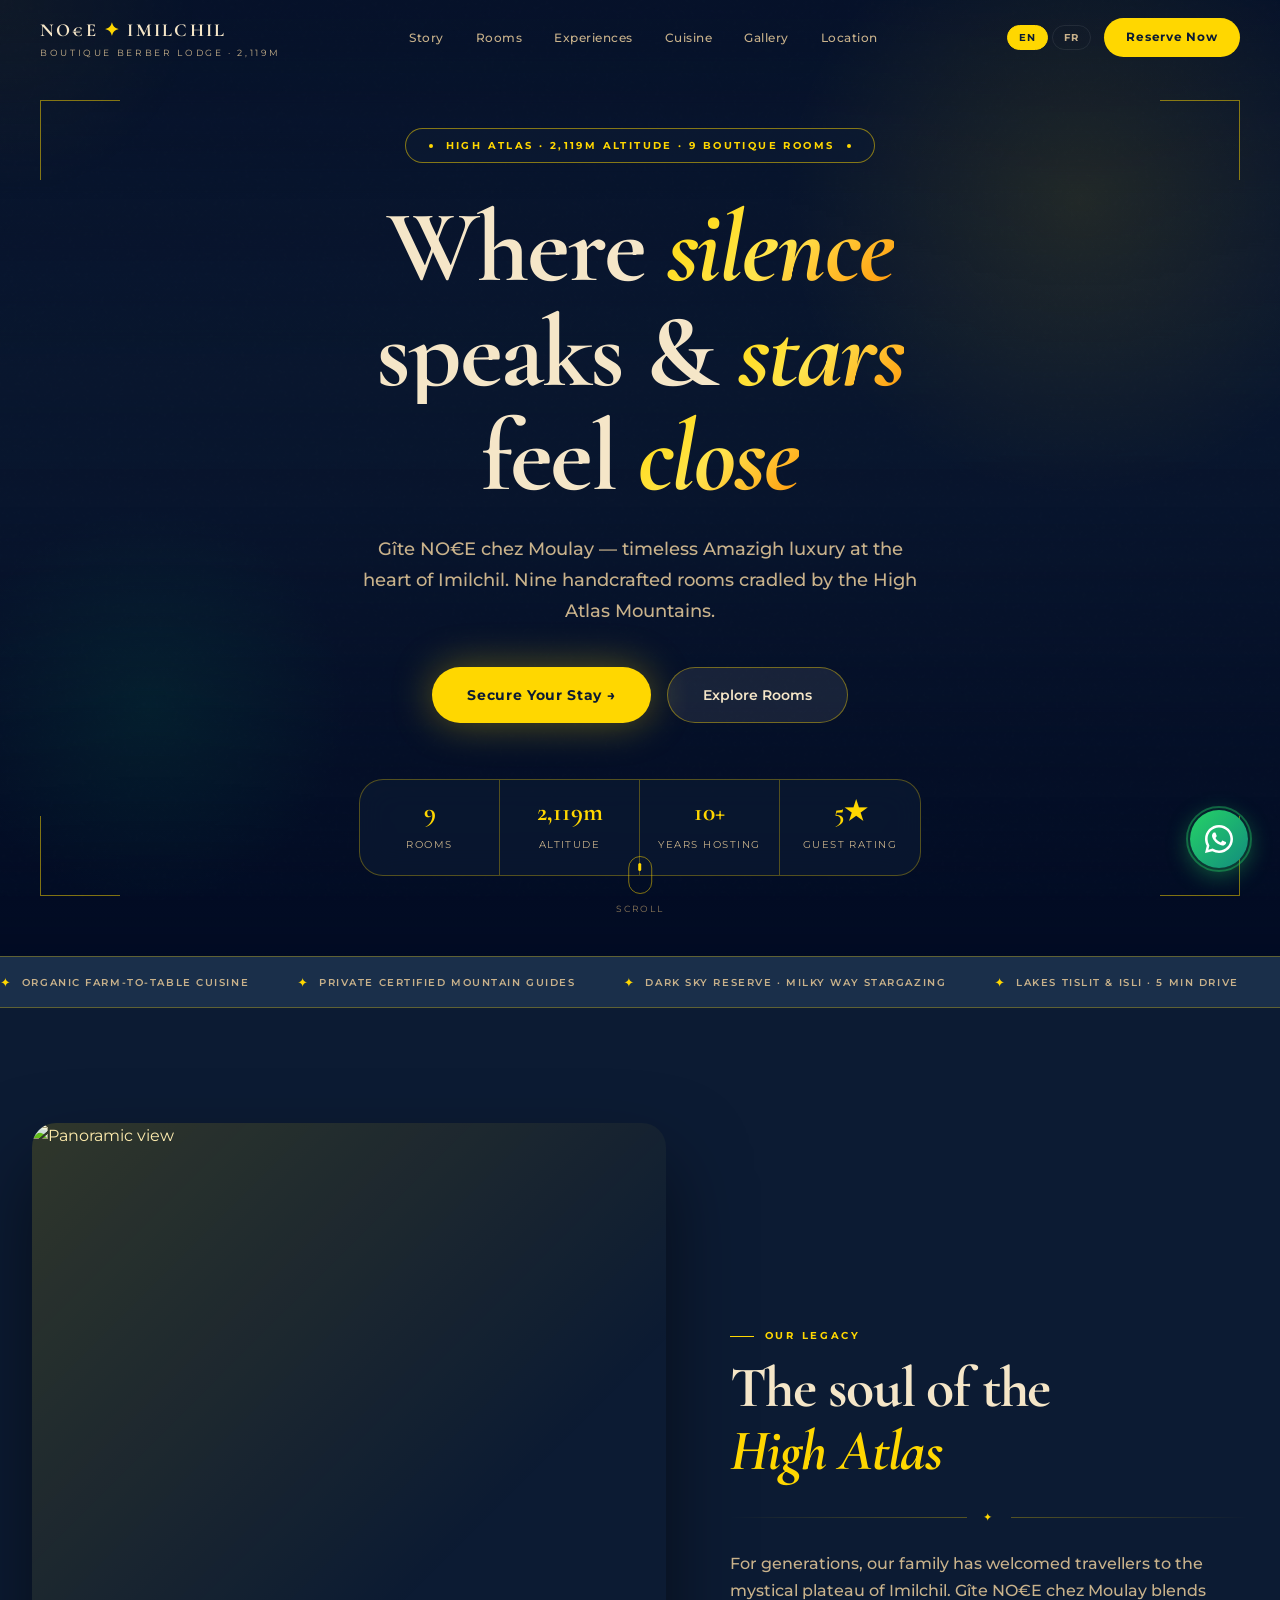
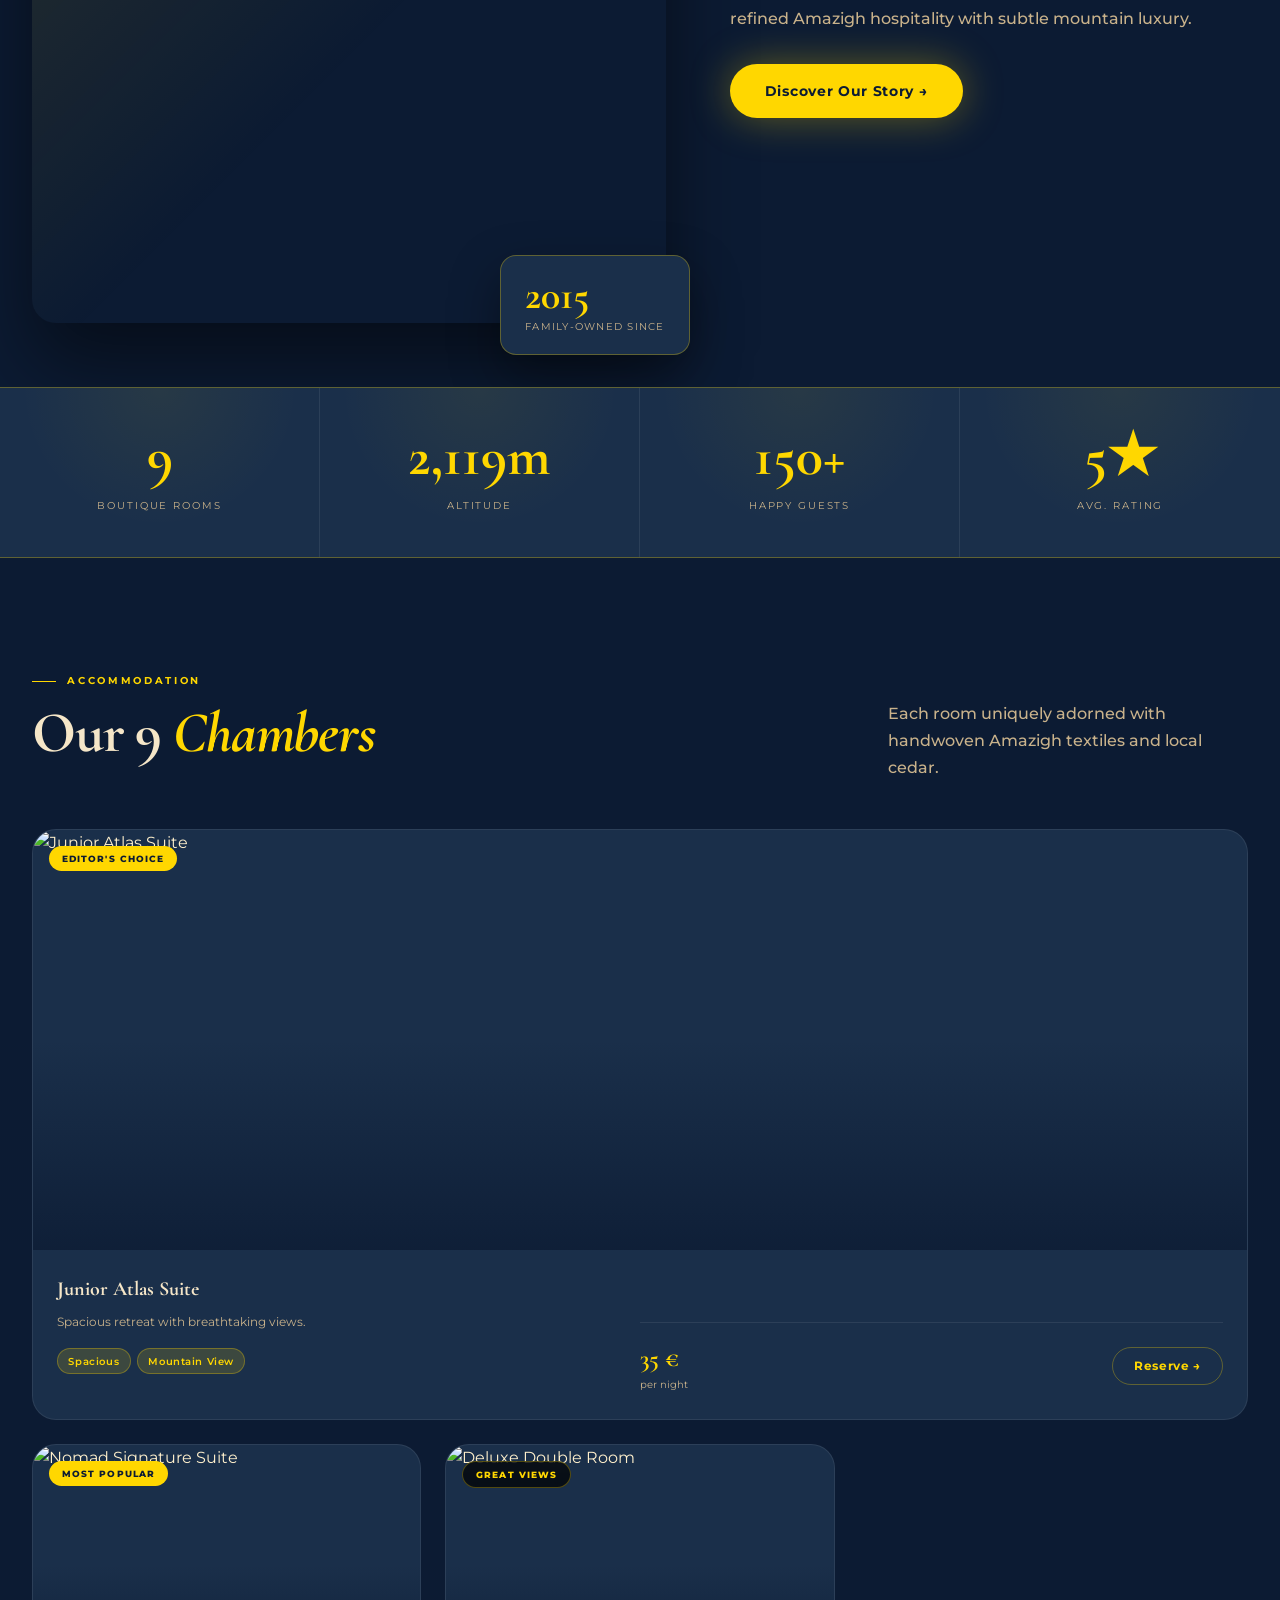
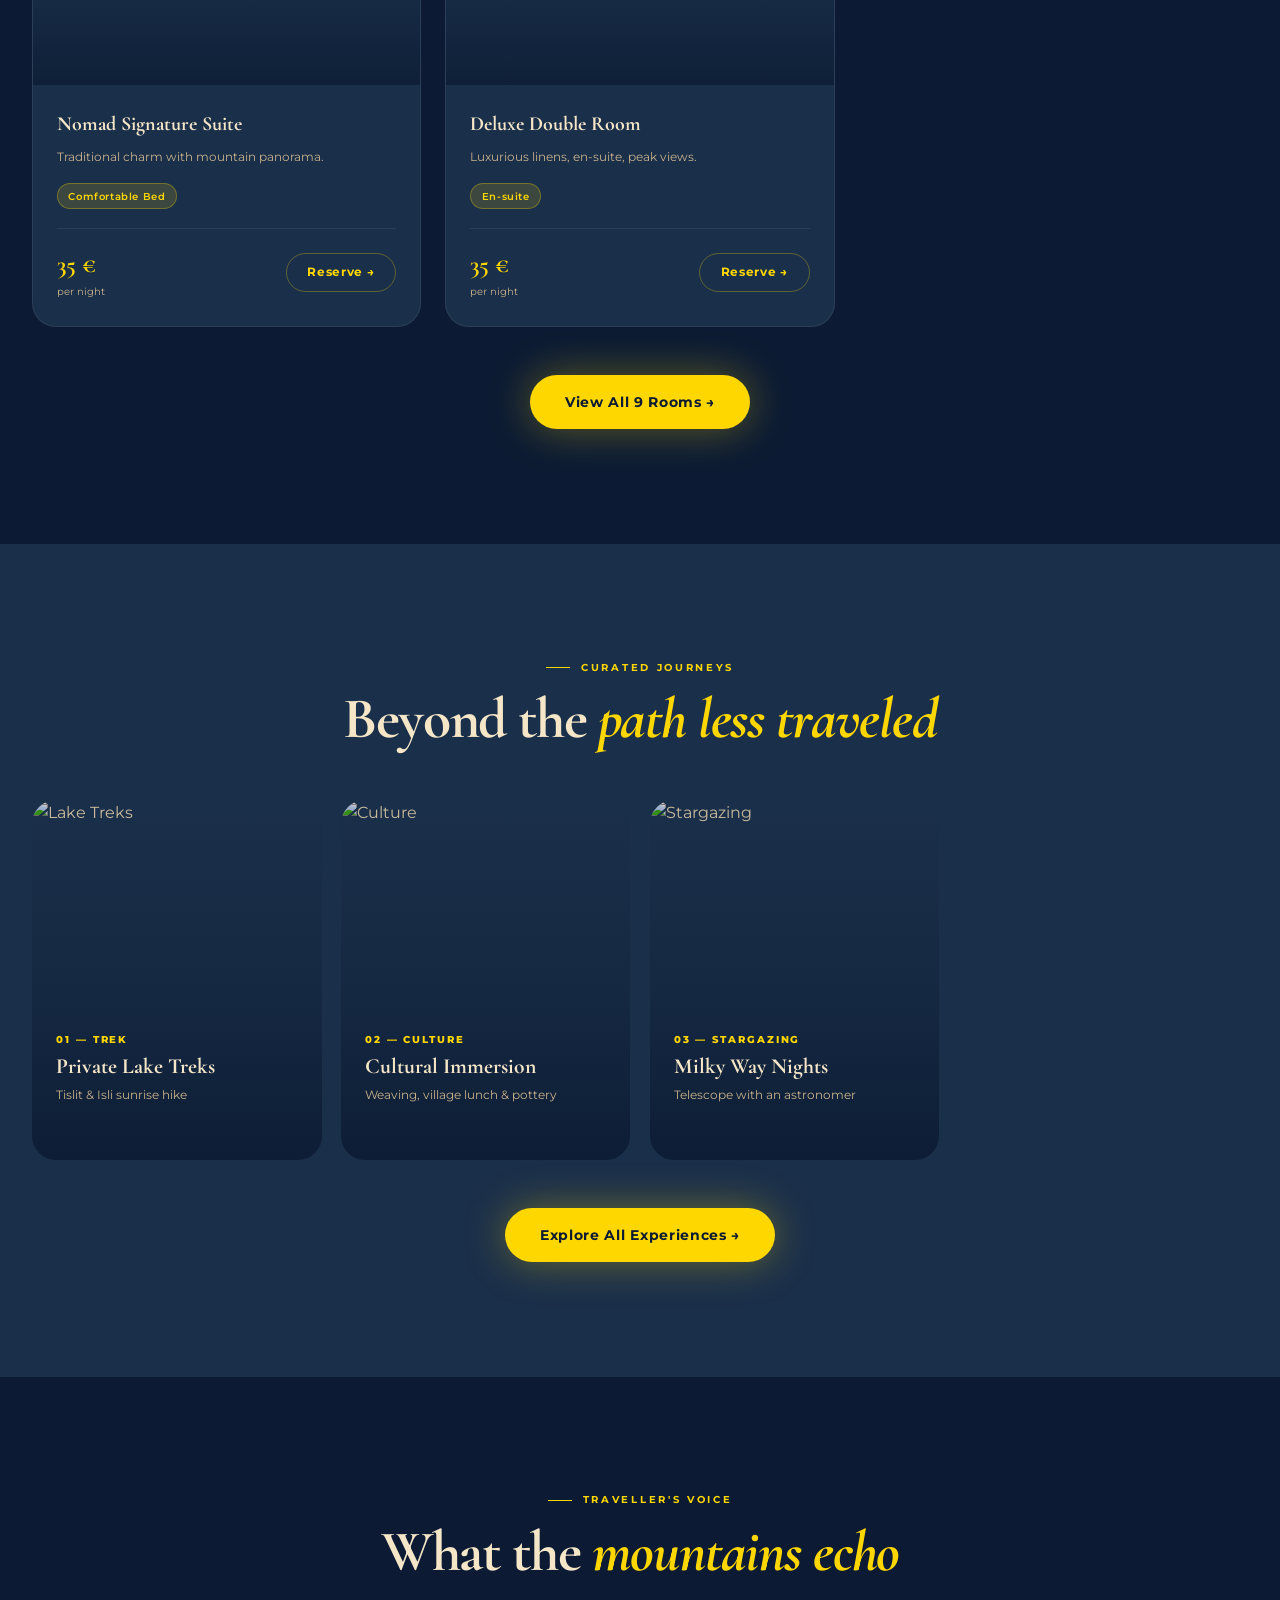
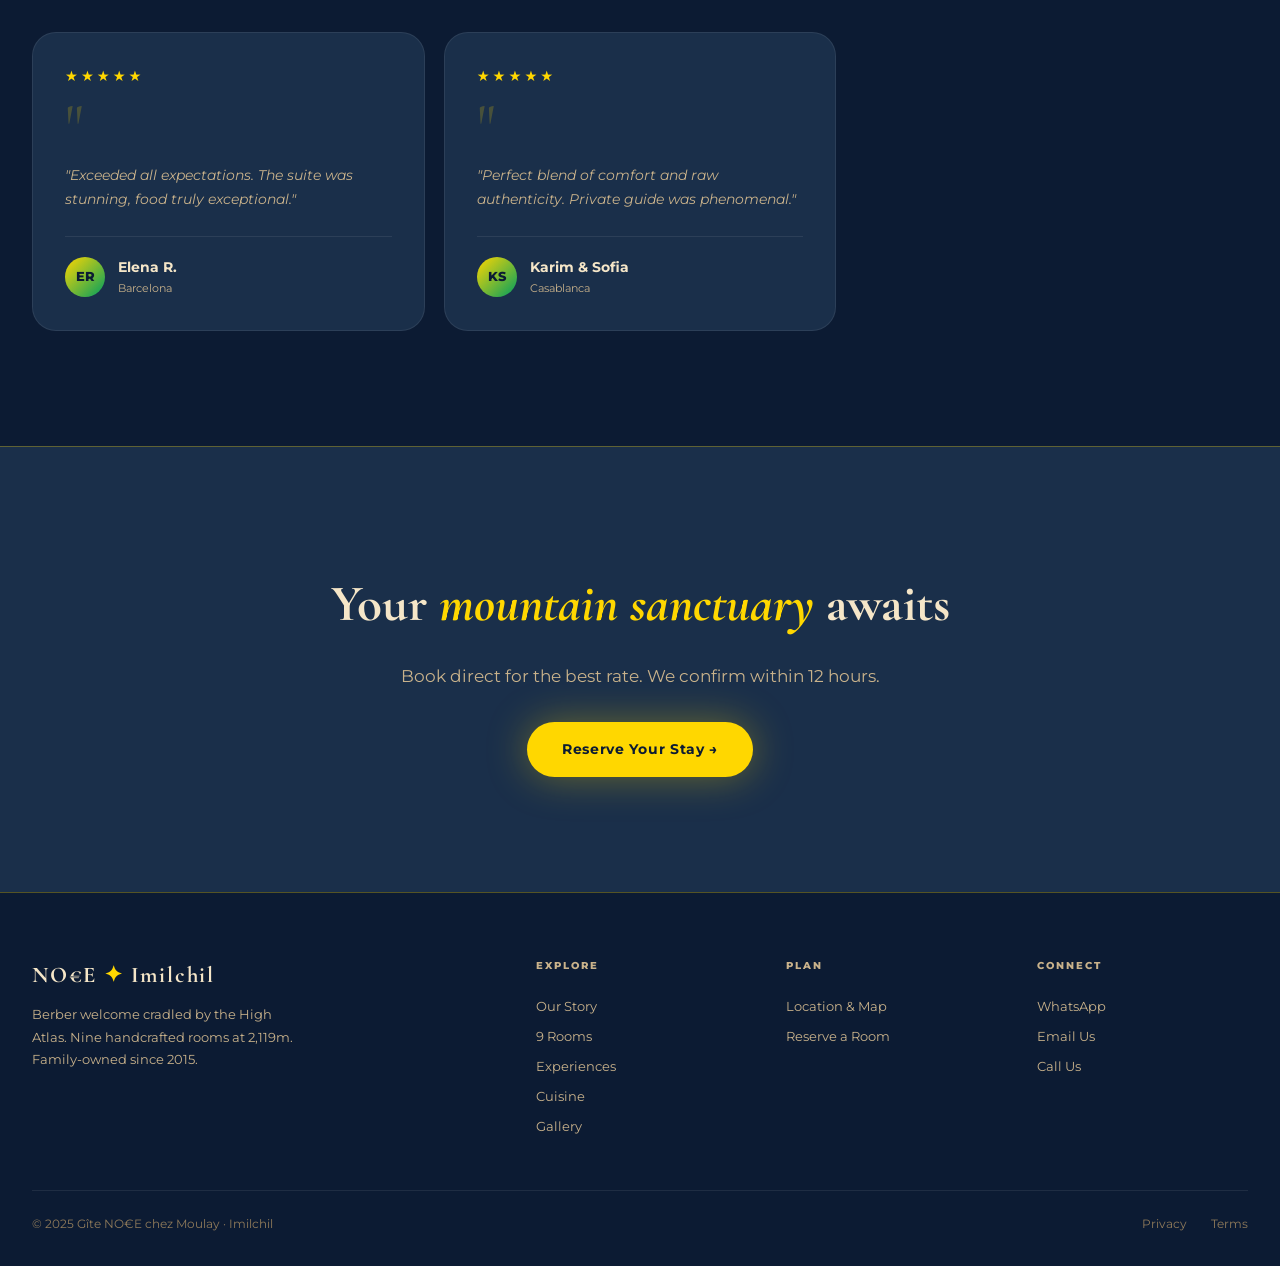
==== commit 266090f7: "Add files via upload" ====
--- a/index.html
+++ b/index.html
@@ -314,4 +314,4 @@
 
     <script src="script.js" defer></script>
 </body>
-</html>
+</html>
--- a/style.css
+++ b/style.css
@@ -0,0 +1,317 @@
+:root {
+    --bg-primary: #0C1B33;
+    --bg-secondary: #1A2F4A;
+    --bg-card: #25415D;
+    --bg-dark: #081420;
+    --text-primary: #F5E6C8;
+    --text-secondary: #C9B28B;
+    --text-muted: #8F7A5A;
+    --gold: #FFD700;
+    --gold-light: #FFE44D;
+    --gold-dim: rgba(255, 215, 0, 0.2);
+    --green: #009E60;
+    --border-gold: rgba(255, 215, 0, 0.3);
+    --border-dim: rgba(255, 255, 255, 0.08);
+    --r-sm: 8px; --r-md: 16px; --r-lg: 24px; --r-xl: 40px;
+    --ease: cubic-bezier(0.25, 0.46, 0.45, 0.94);
+    --ease-out: cubic-bezier(0.16, 1, 0.3, 1);
+}
+*,*::before,*::after{margin:0;padding:0;box-sizing:border-box;}
+html{scroll-behavior:smooth;scroll-padding-top:80px;font-size:16px;}
+body{font-family:'Montserrat',system-ui,sans-serif;background:var(--bg-primary);color:var(--text-primary);line-height:1.65;overflow-x:hidden;}
+img{display:block;max-width:100%;}
+a{color:inherit;text-decoration:none;}
+ul{list-style:none;}
+button{font-family:inherit;cursor:pointer;border:none;background:none;}
+input,select,textarea{font-family:inherit;}
+
+.cursor-glow{position:fixed;width:400px;height:400px;border-radius:50%;background:radial-gradient(circle,rgba(255,215,0,0.08) 0%,transparent 70%);pointer-events:none;z-index:0;transform:translate(-50%,-50%);}
+body::before{content:'';position:fixed;inset:0;z-index:1;pointer-events:none;background-image:url("data:image/svg+xml,%3Csvg viewBox='0 0 256 256' xmlns='http://www.w3.org/2000/svg'%3E%3Cfilter id='noise'%3E%3CfeTurbulence type='fractalNoise' baseFrequency='0.9' numOctaves='4' stitchTiles='stitch'/%3E%3C/filter%3E%3Crect width='100%25' height='100%25' filter='url(%23noise)' opacity='0.03'/%3E%3C/svg%3E");opacity:0.3;}
+
+#nav{position:fixed;inset:0 0 auto 0;z-index:9000;display:flex;align-items:center;justify-content:space-between;padding:0 2.5rem;height:76px;background:transparent;transition:background 0.5s var(--ease),border-color 0.5s;border-bottom:1px solid transparent;}
+#nav.solid{background:rgba(12,27,51,0.92);backdrop-filter:blur(24px) saturate(180%);border-bottom-color:var(--border-gold);}
+.nav-logo{display:flex;flex-direction:column;gap:1px;}
+.nav-logo-main{font-family:'Cormorant Garamond',serif;font-size:1.15rem;font-weight:700;letter-spacing:0.12em;color:var(--text-primary);}
+.nav-logo-main span{color:var(--gold);}
+.nav-logo-sub{font-size:0.55rem;letter-spacing:0.3em;text-transform:uppercase;color:var(--text-secondary);}
+.nav-links{display:none;align-items:center;gap:0.2rem;}
+@media(min-width:900px){.nav-links{display:flex;}}
+.nav-links a{font-size:0.78rem;font-weight:500;letter-spacing:0.04em;color:var(--text-secondary);padding:0.5rem 0.9rem;border-radius:var(--r-xl);transition:color 0.2s,background 0.2s;}
+.nav-links a:hover{color:var(--gold);background:rgba(255,215,0,0.1);}
+.nav-cta-btn{font-size:0.78rem;font-weight:700;letter-spacing:0.06em;padding:0.6rem 1.4rem;border-radius:var(--r-xl);background:var(--gold);color:var(--bg-primary);transition:all 0.25s var(--ease);}
+.nav-cta-btn:hover{background:var(--gold-light);transform:translateY(-1px);}
+.nav-right{display:flex;align-items:center;gap:0.8rem;}
+.lang-wrap{display:flex;gap:4px;}
+.lang-btn{font-size:0.65rem;font-weight:700;letter-spacing:0.08em;padding:0.3rem 0.7rem;border-radius:2rem;border:1px solid var(--border-dim);color:var(--text-secondary);transition:all 0.2s;}
+.lang-btn.on{background:var(--gold);border-color:var(--gold);color:var(--bg-primary);}
+.lang-btn:hover:not(.on){border-color:var(--border-gold);color:var(--gold);}
+.burger{display:flex;flex-direction:column;gap:5px;padding:8px;border-radius:var(--r-sm);}
+@media(min-width:900px){.burger{display:none;}}
+.burger:hover{background:rgba(255,255,255,0.06);}
+.burger span{display:block;width:22px;height:1.5px;background:var(--text-primary);border-radius:2px;transition:transform 0.3s,opacity 0.3s;}
+.burger.open span:nth-child(1){transform:translateY(6.5px) rotate(45deg);}
+.burger.open span:nth-child(2){opacity:0;transform:scaleX(0);}
+.burger.open span:nth-child(3){transform:translateY(-6.5px) rotate(-45deg);}
+.mob-menu{position:fixed;inset:76px 0 auto 0;z-index:8999;background:rgba(12,27,51,0.97);backdrop-filter:blur(30px);border-bottom:1px solid var(--border-gold);padding:1.5rem 2rem 2rem;display:flex;flex-direction:column;gap:0.4rem;transform:translateY(-110%);opacity:0;transition:transform 0.4s var(--ease-out),opacity 0.4s;}
+.mob-menu.open{transform:translateY(0);opacity:1;}
+.mob-menu a{display:block;padding:0.85rem 1rem;border-radius:var(--r-sm);font-size:1rem;font-weight:500;color:var(--text-secondary);border-bottom:1px solid var(--border-dim);transition:color 0.2s,background 0.2s;}
+.mob-menu a:hover{color:var(--gold);background:rgba(255,215,0,0.08);}
+.mob-menu a:last-child{margin-top:0.8rem;border:none;background:var(--gold);color:var(--bg-primary);text-align:center;border-radius:var(--r-xl);font-weight:700;}
+
+#hero{position:relative;min-height:100svh;display:flex;align-items:center;justify-content:center;overflow:hidden;}
+.hero-bg{position:absolute;inset:0;background:url('https://i.postimg.cc/1n8S5CJY/AQM05FC-2BAV7cjh-Jnmu-V8AZ-J45tx25D-82i-GCc-Iw-R-6g-IJ9uo-DJxh-YTn-Dd-X-Yo-VLy-Zjq-O2AMg-Bp-F4c9ld-E.jpg') center 35%/cover no-repeat;transform:scale(1.06);transition:transform 10s var(--ease-out);filter:brightness(0.7) saturate(1.3) contrast(1.1);}
+.hero-bg.ready{transform:scale(1);}
+.hero-bg::after{content:'';position:absolute;inset:0;background:linear-gradient(to bottom,rgba(12,27,51,0.5) 0%,transparent 40%),linear-gradient(to top,rgba(12,27,51,0.85) 0%,rgba(12,27,51,0.3) 50%,transparent 100%);}
+.hero-orb{position:absolute;border-radius:50%;pointer-events:none;animation:orbFloat 8s ease-in-out infinite;}
+.hero-orb-1{width:600px;height:600px;background:radial-gradient(circle,rgba(255,215,0,0.1) 0%,transparent 70%);top:-100px;right:-100px;}
+.hero-orb-2{width:400px;height:400px;background:radial-gradient(circle,rgba(0,158,96,0.1) 0%,transparent 70%);bottom:50px;left:-50px;animation-delay:3s;}
+@keyframes orbFloat{0%,100%{transform:translateY(0) scale(1);}50%{transform:translateY(-30px) scale(1.05);}}
+.hero-corner{position:absolute;width:80px;height:80px;border-color:rgba(255,215,0,0.5);border-style:solid;border-width:0;pointer-events:none;}
+.hero-corner.tl{top:100px;left:40px;border-top-width:1px;border-left-width:1px;}
+.hero-corner.tr{top:100px;right:40px;border-top-width:1px;border-right-width:1px;}
+.hero-corner.bl{bottom:60px;left:40px;border-bottom-width:1px;border-left-width:1px;}
+.hero-corner.br{bottom:60px;right:40px;border-bottom-width:1px;border-right-width:1px;}
+.hero-inner{position:relative;z-index:2;text-align:center;padding:8rem 2rem 5rem;max-width:900px;}
+.hero-tag{display:inline-flex;align-items:center;gap:0.8rem;background:rgba(12,27,51,0.7);border:1px solid rgba(255,215,0,0.5);color:var(--gold);font-size:0.6rem;font-weight:700;letter-spacing:0.25em;text-transform:uppercase;padding:0.55rem 1.4rem;border-radius:2rem;margin-bottom:2rem;}
+.hero-tag-dot{width:4px;height:4px;border-radius:50%;background:var(--gold);animation:blink 2s ease-in-out infinite;}
+@keyframes blink{0%,100%{opacity:1;}50%{opacity:0.2;}}
+.hero-h1{font-family:'Cormorant Garamond',serif;font-size:clamp(2.8rem,8vw,6.5rem);font-weight:900;line-height:1.02;letter-spacing:-0.02em;color:var(--text-primary);margin-bottom:1.5rem;}
+.hero-h1 .line{display:block;overflow:hidden;}
+.hero-h1 .line span{display:inline-block;animation:slideUp 0.9s var(--ease-out) both;}
+.hero-h1 .line:nth-child(1) span{animation-delay:0.1s;}
+.hero-h1 .line:nth-child(2) span{animation-delay:0.2s;}
+.hero-h1 em{font-style:italic;background:linear-gradient(135deg,var(--gold) 0%,var(--gold-light) 50%,#FF8C00 100%);-webkit-background-clip:text;-webkit-text-fill-color:transparent;background-clip:text;}
+@keyframes slideUp{from{transform:translateY(110%);opacity:0;}to{transform:translateY(0);opacity:1;}}
+.hero-sub{font-size:clamp(0.9rem,1.8vw,1.15rem);color:var(--text-secondary);max-width:560px;margin:0 auto 2.5rem;line-height:1.7;font-weight:500;animation:fadeIn 1s 0.5s both;}
+@keyframes fadeIn{from{opacity:0;transform:translateY(16px);}to{opacity:1;transform:translateY(0);}}
+.hero-btns{display:flex;flex-wrap:wrap;gap:1rem;justify-content:center;margin-bottom:3.5rem;animation:fadeIn 1s 0.7s both;}
+.btn-gold{display:inline-flex;align-items:center;gap:0.5rem;padding:1rem 2.2rem;border-radius:var(--r-xl);background:var(--gold);color:var(--bg-primary);font-size:0.85rem;font-weight:700;letter-spacing:0.05em;box-shadow:0 0 40px rgba(255,215,0,0.35);transition:all 0.3s var(--ease);}
+.btn-gold:hover{background:var(--gold-light);transform:translateY(-3px);box-shadow:0 8px 40px rgba(255,215,0,0.5);}
+.btn-outline-cream{display:inline-flex;align-items:center;gap:0.5rem;padding:1rem 2.2rem;border-radius:var(--r-xl);background:rgba(255,255,255,0.08);border:1px solid rgba(255,215,0,0.4);color:var(--text-primary);font-size:0.85rem;font-weight:600;backdrop-filter:blur(8px);transition:all 0.3s var(--ease);}
+.btn-outline-cream:hover{background:rgba(255,215,0,0.15);border-color:var(--gold);transform:translateY(-3px);}
+.hero-stats{display:flex;flex-wrap:wrap;justify-content:center;gap:0;border:1px solid var(--border-gold);border-radius:var(--r-lg);background:rgba(12,27,51,0.7);backdrop-filter:blur(16px);overflow:hidden;max-width:700px;margin:0 auto;animation:fadeIn 1s 0.9s both;}
+.h-stat{flex:1;min-width:140px;padding:1.2rem 1rem;text-align:center;border-right:1px solid var(--border-gold);}
+.h-stat:last-child{border-right:none;}
+.h-stat-num{font-family:'Cormorant Garamond',serif;font-size:1.6rem;font-weight:700;color:var(--gold);display:block;line-height:1;margin-bottom:0.3rem;}
+.h-stat-label{font-size:0.62rem;letter-spacing:0.15em;text-transform:uppercase;color:var(--text-secondary);}
+.hero-scroll{position:absolute;bottom:2.5rem;left:50%;transform:translateX(-50%);z-index:2;display:flex;flex-direction:column;align-items:center;gap:0.5rem;}
+.scroll-mouse{width:24px;height:38px;border:1.5px solid rgba(255,215,0,0.5);border-radius:12px;display:flex;justify-content:center;padding-top:6px;}
+.scroll-wheel{width:3px;height:8px;background:var(--gold);border-radius:2px;animation:scrollDown 2s ease-in-out infinite;}
+@keyframes scrollDown{0%{transform:translateY(0);opacity:1;}100%{transform:translateY(12px);opacity:0;}}
+.scroll-text{font-size:0.55rem;letter-spacing:0.2em;text-transform:uppercase;color:var(--text-muted);}
+
+.section{padding:clamp(4rem,9vw,8rem) 2rem;position:relative;z-index:2;background:var(--bg-primary);}
+.container{max-width:1280px;margin:0 auto;}
+.eyebrow{font-size:0.6rem;font-weight:700;letter-spacing:0.28em;text-transform:uppercase;color:var(--gold);margin-bottom:0.8rem;display:flex;align-items:center;gap:0.7rem;}
+.eyebrow::before{content:'';display:block;width:24px;height:1px;background:var(--gold);}
+.sec-title{font-family:'Cormorant Garamond',serif;font-size:clamp(2rem,4.5vw,3.8rem);font-weight:700;line-height:1.1;color:var(--text-primary);letter-spacing:-0.02em;margin-bottom:1rem;}
+.sec-title em{font-style:italic;color:var(--gold);}
+.sec-lead{font-size:0.97rem;color:var(--text-secondary);max-width:520px;line-height:1.75;font-weight:500;}
+.gold-line{display:flex;align-items:center;gap:1rem;margin:1.5rem 0;}
+.gold-line::before,.gold-line::after{content:'';flex:1;height:1px;background:linear-gradient(to right,transparent,var(--border-gold));}
+.gold-line::after{background:linear-gradient(to left,transparent,var(--border-gold));}
+.gold-line span{color:var(--gold);font-size:0.7rem;letter-spacing:0.2em;}
+.r{opacity:0;transform:translateY(32px);transition:opacity 0.7s var(--ease-out),transform 0.7s var(--ease-out);}
+.r.in{opacity:1;transform:translateY(0);}
+.r-d1{transition-delay:0.1s;}
+.r-d2{transition-delay:0.18s;}
+.r-d3{transition-delay:0.26s;}
+
+.lux-bar{background:var(--bg-secondary);border-top:1px solid var(--border-gold);border-bottom:1px solid var(--border-gold);padding:0.9rem 0;overflow:hidden;position:relative;z-index:2;}
+.lux-track{display:flex;gap:3rem;width:max-content;animation:lux 30s linear infinite;}
+.lux-item{display:flex;align-items:center;gap:0.6rem;font-size:0.65rem;font-weight:600;letter-spacing:0.15em;text-transform:uppercase;color:var(--text-secondary);white-space:nowrap;}
+.lux-item .gem{color:var(--gold);font-size:0.8rem;}
+@keyframes lux{from{transform:translateX(0);}to{transform:translateX(-50%);}}
+
+.about-wrap{display:grid;grid-template-columns:1fr;gap:4rem;align-items:center;}
+@media(min-width:900px){.about-wrap{grid-template-columns:1.1fr 0.9fr;}}
+.about-img-block{position:relative;}
+.about-img-frame{position:relative;border-radius:var(--r-lg);overflow:hidden;box-shadow:0 40px 80px rgba(0,0,0,0.5);}
+.about-img-frame::before{content:'';position:absolute;inset:0;z-index:1;background:linear-gradient(135deg,rgba(255,215,0,0.15) 0%,transparent 60%);pointer-events:none;}
+.about-img-main{width:100%;aspect-ratio:3/4;object-fit:cover;transition:transform 0.8s var(--ease);filter:contrast(1.1) saturate(1.2);}
+.about-img-frame:hover .about-img-main{transform:scale(1.03);}
+.about-float-card{position:absolute;bottom:-2rem;right:-1.5rem;background:var(--bg-secondary);border:1px solid var(--border-gold);border-radius:var(--r-md);padding:1.2rem 1.5rem;box-shadow:0 20px 50px rgba(0,0,0,0.4);backdrop-filter:blur(10px);min-width:180px;}
+.about-float-card .num{font-family:'Cormorant Garamond',serif;font-size:2.5rem;font-weight:700;color:var(--gold);line-height:1;}
+.about-float-card .lbl{font-size:0.65rem;letter-spacing:0.12em;text-transform:uppercase;color:var(--text-secondary);margin-top:0.2rem;}
+.about-pillars{display:flex;flex-direction:column;gap:1.2rem;margin-top:2rem;}
+.pillar{display:flex;gap:1.2rem;align-items:flex-start;padding:1.1rem 1.3rem;background:rgba(255,255,255,0.05);border:1px solid var(--border-dim);border-radius:var(--r-md);transition:border-color 0.3s,background 0.3s;}
+.pillar:hover{border-color:var(--border-gold);background:rgba(255,215,0,0.08);}
+.pillar-icon{width:44px;height:44px;border-radius:var(--r-sm);flex-shrink:0;background:var(--gold-dim);display:flex;align-items:center;justify-content:center;font-size:1.3rem;}
+.pillar-name{font-size:0.88rem;font-weight:600;color:var(--text-primary);margin-bottom:0.15rem;}
+.pillar-desc{font-size:0.75rem;color:var(--text-secondary);line-height:1.5;}
+.quote-pull{margin-top:2rem;padding:1.5rem 2rem;border-left:2px solid var(--gold);background:linear-gradient(90deg,rgba(255,215,0,0.1),transparent);border-radius:0 var(--r-md) var(--r-md) 0;}
+.quote-pull p{font-family:'Cormorant Garamond',serif;font-size:1.1rem;font-style:italic;color:var(--text-primary);line-height:1.55;margin-bottom:0.6rem;}
+.quote-pull cite{font-size:0.7rem;font-style:normal;letter-spacing:0.1em;text-transform:uppercase;color:var(--gold);}
+
+.stats-section{background:var(--bg-secondary);border-top:1px solid var(--border-gold);border-bottom:1px solid var(--border-gold);position:relative;z-index:2;}
+.stats-grid{display:grid;grid-template-columns:repeat(2,1fr);gap:0;}
+@media(min-width:600px){.stats-grid{grid-template-columns:repeat(4,1fr);}}
+.stat-box{padding:2.5rem 2rem;text-align:center;border-right:1px solid var(--border-dim);position:relative;}
+.stat-box:last-child{border-right:none;}
+.stat-box::before{content:'';position:absolute;inset:0;background:radial-gradient(circle at 50% 0%,rgba(255,215,0,0.06) 0%,transparent 60%);pointer-events:none;}
+.stat-num{font-family:'Cormorant Garamond',serif;font-size:clamp(2.2rem,5vw,3.5rem);font-weight:700;color:var(--gold);line-height:1;display:block;margin-bottom:0.4rem;}
+.stat-label{font-size:0.65rem;letter-spacing:0.18em;text-transform:uppercase;color:var(--text-secondary);}
+
+.rooms-section{background:var(--bg-primary);}
+.rooms-header{display:flex;flex-wrap:wrap;gap:1.5rem;justify-content:space-between;align-items:flex-end;margin-bottom:3rem;}
+.rooms-grid{display:grid;grid-template-columns:1fr;gap:1.5rem;}
+@media(min-width:640px){.rooms-grid{grid-template-columns:repeat(2,1fr);}}
+@media(min-width:1100px){.rooms-grid{grid-template-columns:repeat(3,1fr);}}
+.room-card.featured{grid-column:1/-1;}
+@media(min-width:640px){.room-card.featured .room-img{height:420px;}.room-card.featured .room-inner{display:grid;grid-template-columns:1fr 1fr;align-items:end;}}
+.room-card{background:var(--bg-secondary);border:1px solid var(--border-dim);border-radius:var(--r-lg);overflow:hidden;transition:border-color 0.4s var(--ease),transform 0.4s var(--ease),box-shadow 0.4s var(--ease);cursor:pointer;}
+.room-card:hover{border-color:var(--border-gold);transform:translateY(-8px);box-shadow:0 32px 64px rgba(0,0,0,0.4),0 0 0 1px var(--border-gold);}
+.room-img-wrap{position:relative;overflow:hidden;}
+.room-img{width:100%;height:240px;object-fit:cover;transition:transform 0.7s var(--ease);display:block;filter:contrast(1.1) saturate(1.1);}
+.room-card:hover .room-img{transform:scale(1.07);}
+.room-img-overlay{position:absolute;inset:0;background:linear-gradient(to top,rgba(12,27,51,0.8) 0%,transparent 50%);}
+.room-badge{position:absolute;top:1rem;left:1rem;z-index:2;padding:0.3rem 0.8rem;border-radius:2rem;font-size:0.58rem;font-weight:800;letter-spacing:0.12em;text-transform:uppercase;}
+.badge-gold{background:var(--gold);color:var(--bg-primary);}
+.badge-dark{background:rgba(0,0,0,0.7);border:1px solid var(--border-gold);color:var(--gold);backdrop-filter:blur(8px);}
+.room-inner{padding:1.4rem 1.5rem 1.6rem;position:relative;z-index:3;}
+.room-name{font-family:'Cormorant Garamond',serif;font-size:1.25rem;font-weight:700;color:var(--text-primary);margin-bottom:0.4rem;}
+.room-desc{font-size:0.78rem;color:var(--text-secondary);line-height:1.6;margin-bottom:1rem;}
+.room-amenities{display:flex;flex-wrap:wrap;gap:0.4rem;margin-bottom:1.2rem;}
+.amenity{font-size:0.62rem;font-weight:600;letter-spacing:0.06em;padding:0.25rem 0.65rem;border-radius:2rem;background:rgba(255,215,0,0.15);border:1px solid rgba(255,215,0,0.3);color:var(--gold);}
+.room-footer-row{display:flex;align-items:center;justify-content:space-between;gap:1rem;padding-top:1rem;border-top:1px solid var(--border-dim);}
+.room-price .amount{font-family:'Cormorant Garamond',serif;font-size:1.5rem;font-weight:700;color:var(--gold);}
+.room-price .unit{font-size:0.65rem;color:var(--text-secondary);display:block;margin-top:-2px;}
+.btn-room{padding:0.55rem 1.3rem;border-radius:var(--r-xl);background:transparent;border:1px solid var(--border-gold);color:var(--gold);font-size:0.72rem;font-weight:700;letter-spacing:0.06em;transition:all 0.25s var(--ease);}
+.btn-room:hover{background:var(--gold);border-color:var(--gold);color:var(--bg-primary);}
+
+.exp-section{background:var(--bg-secondary);}
+.exp-grid{display:grid;grid-template-columns:1fr;gap:1.2rem;}
+@media(min-width:640px){.exp-grid{grid-template-columns:repeat(2,1fr);}}
+@media(min-width:1100px){.exp-grid{grid-template-columns:repeat(4,1fr);}}
+.exp-card{position:relative;border-radius:var(--r-lg);overflow:hidden;height:360px;cursor:pointer;}
+.exp-card img{position:absolute;inset:0;width:100%;height:100%;object-fit:cover;transition:transform 0.7s var(--ease),filter 0.5s;filter:brightness(0.8) saturate(1.2) contrast(1.1);}
+.exp-card:hover img{transform:scale(1.1);filter:brightness(1) saturate(1.2) contrast(1.1);}
+.exp-card-body{position:absolute;inset:0;z-index:2;background:linear-gradient(to top,rgba(12,27,51,0.9) 0%,rgba(12,27,51,0.3) 50%,transparent 100%);display:flex;flex-direction:column;justify-content:flex-end;padding:1.5rem;}
+.exp-num{font-size:0.6rem;font-weight:800;letter-spacing:0.2em;color:var(--gold);text-transform:uppercase;margin-bottom:0.4rem;}
+.exp-name{font-family:'Cormorant Garamond',serif;font-size:1.35rem;font-weight:700;color:var(--text-primary);line-height:1.2;margin-bottom:0.4rem;}
+.exp-desc{font-size:0.75rem;color:var(--text-secondary);line-height:1.5;}
+.exp-link{display:inline-flex;align-items:center;gap:0.4rem;margin-top:0.8rem;font-size:0.7rem;font-weight:700;letter-spacing:0.1em;text-transform:uppercase;color:var(--gold);opacity:0;transform:translateY(8px);transition:opacity 0.3s,transform 0.3s;}
+.exp-card:hover .exp-link{opacity:1;transform:translateY(0);}
+
+.gallery-section{background:var(--bg-primary);}
+.gallery-mosaic{display:grid;grid-template-columns:repeat(12,1fr);grid-auto-rows:60px;gap:0.8rem;}
+.gal-item{position:relative;border-radius:var(--r-md);overflow:hidden;cursor:pointer;}
+.gal-item img{width:100%;height:100%;object-fit:cover;transition:transform 0.6s var(--ease),filter 0.4s;filter:brightness(0.8) saturate(1.2) contrast(1.1);}
+.gal-item:hover img{transform:scale(1.06);filter:brightness(1) saturate(1.2) contrast(1.1);}
+.gal-item-overlay{position:absolute;inset:0;background:linear-gradient(to top,rgba(12,27,51,0.7) 0%,transparent 60%);opacity:0;transition:opacity 0.4s;display:flex;align-items:flex-end;padding:1rem;}
+.gal-item:hover .gal-item-overlay{opacity:1;}
+.gal-caption{font-size:0.72rem;font-weight:600;color:var(--text-primary);}
+.gal-item:nth-child(1){grid-column:1/8;grid-row:1/6;}
+.gal-item:nth-child(2){grid-column:8/13;grid-row:1/4;}
+.gal-item:nth-child(3){grid-column:8/13;grid-row:4/6;}
+@media(max-width:700px){.gallery-mosaic{grid-template-columns:1fr;grid-auto-rows:220px;}.gal-item{grid-column:auto!important;grid-row:auto!important;}}
+
+.cuisine-section{background:var(--bg-secondary);}
+.cuisine-wrap{display:grid;grid-template-columns:1fr;gap:4rem;align-items:start;}
+@media(min-width:900px){.cuisine-wrap{grid-template-columns:1fr 1fr;}}
+.menu-card{background:rgba(255,255,255,0.05);border:1px solid var(--border-dim);border-radius:var(--r-lg);overflow:hidden;}
+.menu-card-header{padding:1.5rem 2rem;background:linear-gradient(135deg,rgba(255,215,0,0.15),rgba(0,158,96,0.1));border-bottom:1px solid var(--border-dim);font-family:'Cormorant Garamond',serif;font-size:1rem;font-style:italic;color:var(--gold);}
+.menu-items{padding:0 2rem;}
+.menu-row{display:flex;align-items:baseline;justify-content:space-between;gap:1rem;padding:1rem 0;border-bottom:1px solid var(--border-dim);}
+.menu-row:last-child{border-bottom:none;}
+.menu-name{font-size:0.92rem;font-weight:600;color:var(--text-primary);margin-bottom:0.2rem;}
+.menu-note{font-size:0.72rem;color:var(--text-secondary);}
+.menu-price{font-family:'Cormorant Garamond',serif;font-size:1rem;font-weight:700;color:var(--gold);white-space:nowrap;}
+.cuisine-imgs{display:flex;flex-direction:column;gap:1rem;}
+.cuisine-img-big{border-radius:var(--r-lg);overflow:hidden;box-shadow:0 24px 60px rgba(0,0,0,0.5);}
+.cuisine-img-big img{width:100%;aspect-ratio:16/9;object-fit:cover;transition:transform 0.6s var(--ease);filter:contrast(1.1) saturate(1.2);}
+.cuisine-img-big:hover img{transform:scale(1.04);}
+.cuisine-img-pair{display:grid;grid-template-columns:1fr 1fr;gap:1rem;}
+.cuisine-img-sm{border-radius:var(--r-md);overflow:hidden;}
+.cuisine-img-sm img{width:100%;aspect-ratio:4/3;object-fit:cover;transition:transform 0.6s var(--ease);filter:contrast(1.1) saturate(1.2);}
+.cuisine-img-sm:hover img{transform:scale(1.05);}
+
+.location-section{background:var(--bg-secondary);}
+.location-wrap{display:grid;grid-template-columns:1fr;gap:3rem;align-items:start;}
+@media(min-width:900px){.location-wrap{grid-template-columns:1fr 1fr;}}
+.map-wrap{border-radius:var(--r-lg);overflow:hidden;border:1px solid var(--border-dim);box-shadow:0 24px 60px rgba(0,0,0,0.5);height:380px;}
+.map-wrap iframe{width:100%;height:100%;border:none;display:block;}
+.loc-details h3{font-family:'Cormorant Garamond',serif;font-size:1.6rem;color:var(--text-primary);margin-bottom:0.4rem;}
+.loc-address{font-size:0.85rem;color:var(--text-secondary);margin-bottom:2rem;line-height:1.6;}
+.proximity-grid{display:grid;grid-template-columns:1fr 1fr;gap:0.8rem;margin-bottom:2rem;}
+.prox-card{background:rgba(255,255,255,0.05);border:1px solid var(--border-dim);border-radius:var(--r-md);padding:1rem;transition:border-color 0.3s,background 0.3s;}
+.prox-card:hover{border-color:var(--border-gold);background:rgba(255,215,0,0.08);}
+.prox-icon{font-size:1.3rem;margin-bottom:0.3rem;}
+.prox-place{font-size:0.82rem;font-weight:600;color:var(--text-primary);margin-bottom:0.1rem;}
+.prox-dist{font-size:0.65rem;font-weight:700;color:var(--gold);letter-spacing:0.08em;}
+.contact-strip{display:flex;flex-direction:column;gap:0.6rem;}
+.contact-item{display:flex;align-items:center;gap:0.9rem;padding:0.9rem 1.1rem;background:rgba(255,255,255,0.05);border:1px solid var(--border-dim);border-radius:var(--r-md);font-size:0.85rem;color:var(--text-secondary);transition:all 0.25s;}
+.contact-item:hover{border-color:var(--border-gold);color:var(--gold);}
+.contact-item .ci{font-size:1.1rem;flex-shrink:0;}
+
+.testi-section{background:var(--bg-primary);}
+.testi-grid{display:grid;grid-template-columns:1fr;gap:1.2rem;}
+@media(min-width:640px){.testi-grid{grid-template-columns:repeat(2,1fr);}}
+@media(min-width:1024px){.testi-grid{grid-template-columns:repeat(3,1fr);}}
+.testi-card{background:var(--bg-secondary);border:1px solid var(--border-dim);border-radius:var(--r-lg);padding:2rem;transition:border-color 0.3s var(--ease),transform 0.3s var(--ease),box-shadow 0.3s var(--ease);}
+.testi-card:hover{border-color:var(--border-gold);transform:translateY(-5px);box-shadow:0 24px 50px rgba(0,0,0,0.4),0 0 0 1px var(--border-gold);}
+.testi-stars{color:var(--gold);font-size:0.9rem;letter-spacing:3px;margin-bottom:1rem;}
+.testi-mark{font-family:'Cormorant Garamond',serif;font-size:4rem;line-height:0.7;color:var(--gold);opacity:0.2;margin-bottom:0.8rem;}
+.testi-text{font-size:0.9rem;color:var(--text-secondary);line-height:1.7;margin-bottom:1.5rem;font-style:italic;}
+.testi-author{display:flex;align-items:center;gap:0.8rem;padding-top:1.2rem;border-top:1px solid var(--border-dim);}
+.testi-avatar{width:40px;height:40px;border-radius:50%;background:linear-gradient(135deg,var(--gold),var(--green));display:flex;align-items:center;justify-content:center;font-size:0.8rem;font-weight:800;color:var(--bg-primary);flex-shrink:0;}
+.testi-name{font-size:0.85rem;font-weight:700;color:var(--text-primary);margin-bottom:0.1rem;}
+.testi-from{font-size:0.68rem;color:var(--text-secondary);}
+
+.booking-section{background:var(--bg-secondary);position:relative;overflow:hidden;}
+.booking-section::before{content:'';position:absolute;inset:0;background:radial-gradient(ellipse 80% 60% at 0% 100%,rgba(255,215,0,0.08),transparent),radial-gradient(ellipse 60% 50% at 100% 0%,rgba(0,158,96,0.08),transparent);pointer-events:none;}
+.booking-layout{display:grid;grid-template-columns:1fr;gap:3rem;position:relative;z-index:1;}
+@media(min-width:900px){.booking-layout{grid-template-columns:1.2fr 0.8fr;align-items:start;}}
+.booking-form-wrap{background:rgba(255,255,255,0.05);border:1px solid var(--border-dim);border-radius:var(--r-lg);padding:2.5rem;}
+.form-grid-2{display:grid;grid-template-columns:1fr 1fr;gap:1rem;}
+@media(max-width:500px){.form-grid-2{grid-template-columns:1fr;}}
+.form-group{margin-bottom:1.1rem;}
+.form-label{display:block;font-size:0.62rem;font-weight:700;letter-spacing:0.14em;text-transform:uppercase;color:var(--text-secondary);margin-bottom:0.5rem;}
+.form-control{width:100%;background:rgba(255,255,255,0.08);border:1.5px solid var(--border-dim);border-radius:var(--r-sm);padding:0.85rem 1.1rem;color:var(--text-primary);font-size:0.88rem;outline:none;transition:border-color 0.25s,background 0.25s,box-shadow 0.25s;}
+.form-control::placeholder{color:var(--text-muted);}
+.form-control:focus{border-color:var(--gold);background:rgba(255,215,0,0.06);box-shadow:0 0 0 3px rgba(255,215,0,0.2);}
+.form-control option{background:var(--bg-secondary);color:var(--text-primary);}
+textarea.form-control{resize:vertical;min-height:90px;}
+.btn-submit{width:100%;padding:1.1rem;background:linear-gradient(135deg,var(--gold) 0%,var(--gold-light) 100%);color:var(--bg-primary);font-size:0.9rem;font-weight:800;letter-spacing:0.06em;border-radius:var(--r-xl);box-shadow:0 8px 30px rgba(255,215,0,0.3);transition:all 0.3s var(--ease);margin-top:0.5rem;}
+.btn-submit:hover{transform:translateY(-3px);box-shadow:0 14px 40px rgba(255,215,0,0.5);}
+.booking-side{display:flex;flex-direction:column;gap:1.5rem;}
+.booking-info-card{background:linear-gradient(135deg,rgba(255,215,0,0.15),rgba(0,158,96,0.1));border:1px solid var(--border-gold);border-radius:var(--r-lg);padding:2rem;}
+.booking-info-card h3{font-family:'Cormorant Garamond',serif;font-size:1.3rem;color:var(--text-primary);margin-bottom:0.4rem;}
+.booking-info-card p{font-size:0.8rem;color:var(--text-secondary);margin-bottom:1.5rem;line-height:1.6;}
+.direct-links{display:flex;flex-direction:column;gap:0.7rem;}
+.direct-link{display:flex;align-items:center;gap:1rem;padding:0.9rem 1.1rem;background:rgba(255,255,255,0.05);border:1px solid var(--border-dim);border-radius:var(--r-sm);color:var(--text-secondary);font-size:0.83rem;font-weight:500;transition:all 0.25s;}
+.direct-link:hover{border-color:var(--border-gold);color:var(--gold);background:rgba(255,215,0,0.08);}
+.direct-link .dl-icon{font-size:1.1rem;}
+.guarantees{background:rgba(255,255,255,0.05);border:1px solid var(--border-dim);border-radius:var(--r-lg);padding:1.5rem;}
+.guarantees h4{font-size:0.7rem;font-weight:800;letter-spacing:0.15em;text-transform:uppercase;color:var(--text-secondary);margin-bottom:1rem;}
+.guarantee{display:flex;align-items:flex-start;gap:0.7rem;padding:0.55rem 0;border-bottom:1px solid var(--border-dim);font-size:0.8rem;color:var(--text-secondary);}
+.guarantee:last-child{border-bottom:none;}
+.guarantee .ck{color:var(--gold);flex-shrink:0;font-size:0.85rem;}
+
+footer{background:var(--bg-primary);border-top:1px solid var(--border-gold);padding:4rem 2rem 2rem;position:relative;z-index:2;}
+.footer-grid{display:grid;grid-template-columns:1fr;gap:2.5rem;margin-bottom:3rem;}
+@media(min-width:600px){.footer-grid{grid-template-columns:repeat(2,1fr);}}
+@media(min-width:1000px){.footer-grid{grid-template-columns:2.2fr 1fr 1fr 1fr;}}
+.footer-brand .f-logo{font-family:'Cormorant Garamond',serif;font-size:1.4rem;font-weight:700;letter-spacing:0.08em;color:var(--text-primary);margin-bottom:0.6rem;}
+.footer-brand .f-logo span{color:var(--gold);}
+.footer-brand p{font-size:0.82rem;color:var(--text-secondary);line-height:1.7;max-width:270px;}
+.footer-col h5{font-size:0.62rem;font-weight:800;letter-spacing:0.2em;text-transform:uppercase;color:var(--text-secondary);margin-bottom:1.2rem;}
+.footer-col a{display:block;font-size:0.83rem;color:var(--text-secondary);padding:0.25rem 0;transition:color 0.2s;}
+.footer-col a:hover{color:var(--gold);}
+.footer-bottom{border-top:1px solid var(--border-dim);padding-top:1.5rem;display:flex;flex-wrap:wrap;gap:1rem;justify-content:space-between;align-items:center;}
+.footer-copy{font-size:0.72rem;color:var(--text-muted);}
+.footer-legal{display:flex;gap:1.5rem;}
+.footer-legal a{font-size:0.72rem;color:var(--text-muted);transition:color 0.2s;}
+.footer-legal a:hover{color:var(--gold);}
+
+.wa-fab{position:fixed;bottom:2rem;right:2rem;z-index:8000;width:58px;height:58px;border-radius:50%;background:linear-gradient(135deg,#25D366,#128C7E);display:flex;align-items:center;justify-content:center;box-shadow:0 6px 24px rgba(37,211,102,0.45);transition:transform 0.3s var(--ease),box-shadow 0.3s;}
+.wa-fab:hover{transform:scale(1.12) translateY(-3px);box-shadow:0 12px 32px rgba(37,211,102,0.55);}
+.wa-fab svg{width:28px;height:28px;}
+.wa-pulse{position:absolute;inset:-4px;border-radius:50%;border:2px solid rgba(37,211,102,0.4);animation:waPulse 2s ease-out infinite;}
+@keyframes waPulse{0%{transform:scale(1);opacity:1;}100%{transform:scale(1.5);opacity:0;}}
+
+.book-bar{position:fixed;bottom:0;left:0;right:0;z-index:7000;background:rgba(12,27,51,0.96);backdrop-filter:blur(20px);border-top:1px solid var(--border-gold);padding:0.9rem 1.5rem;display:flex;align-items:center;justify-content:space-between;gap:1rem;transform:translateY(100%);transition:transform 0.4s var(--ease-out);}
+.book-bar.show{transform:translateY(0);}
+.book-bar-from{font-size:0.62rem;color:var(--text-secondary);margin-bottom:2px;}
+.book-bar-price{font-family:'Cormorant Garamond',serif;font-size:1.2rem;font-weight:700;color:var(--gold);}
+@media(min-width:900px){.book-bar{display:none;}}
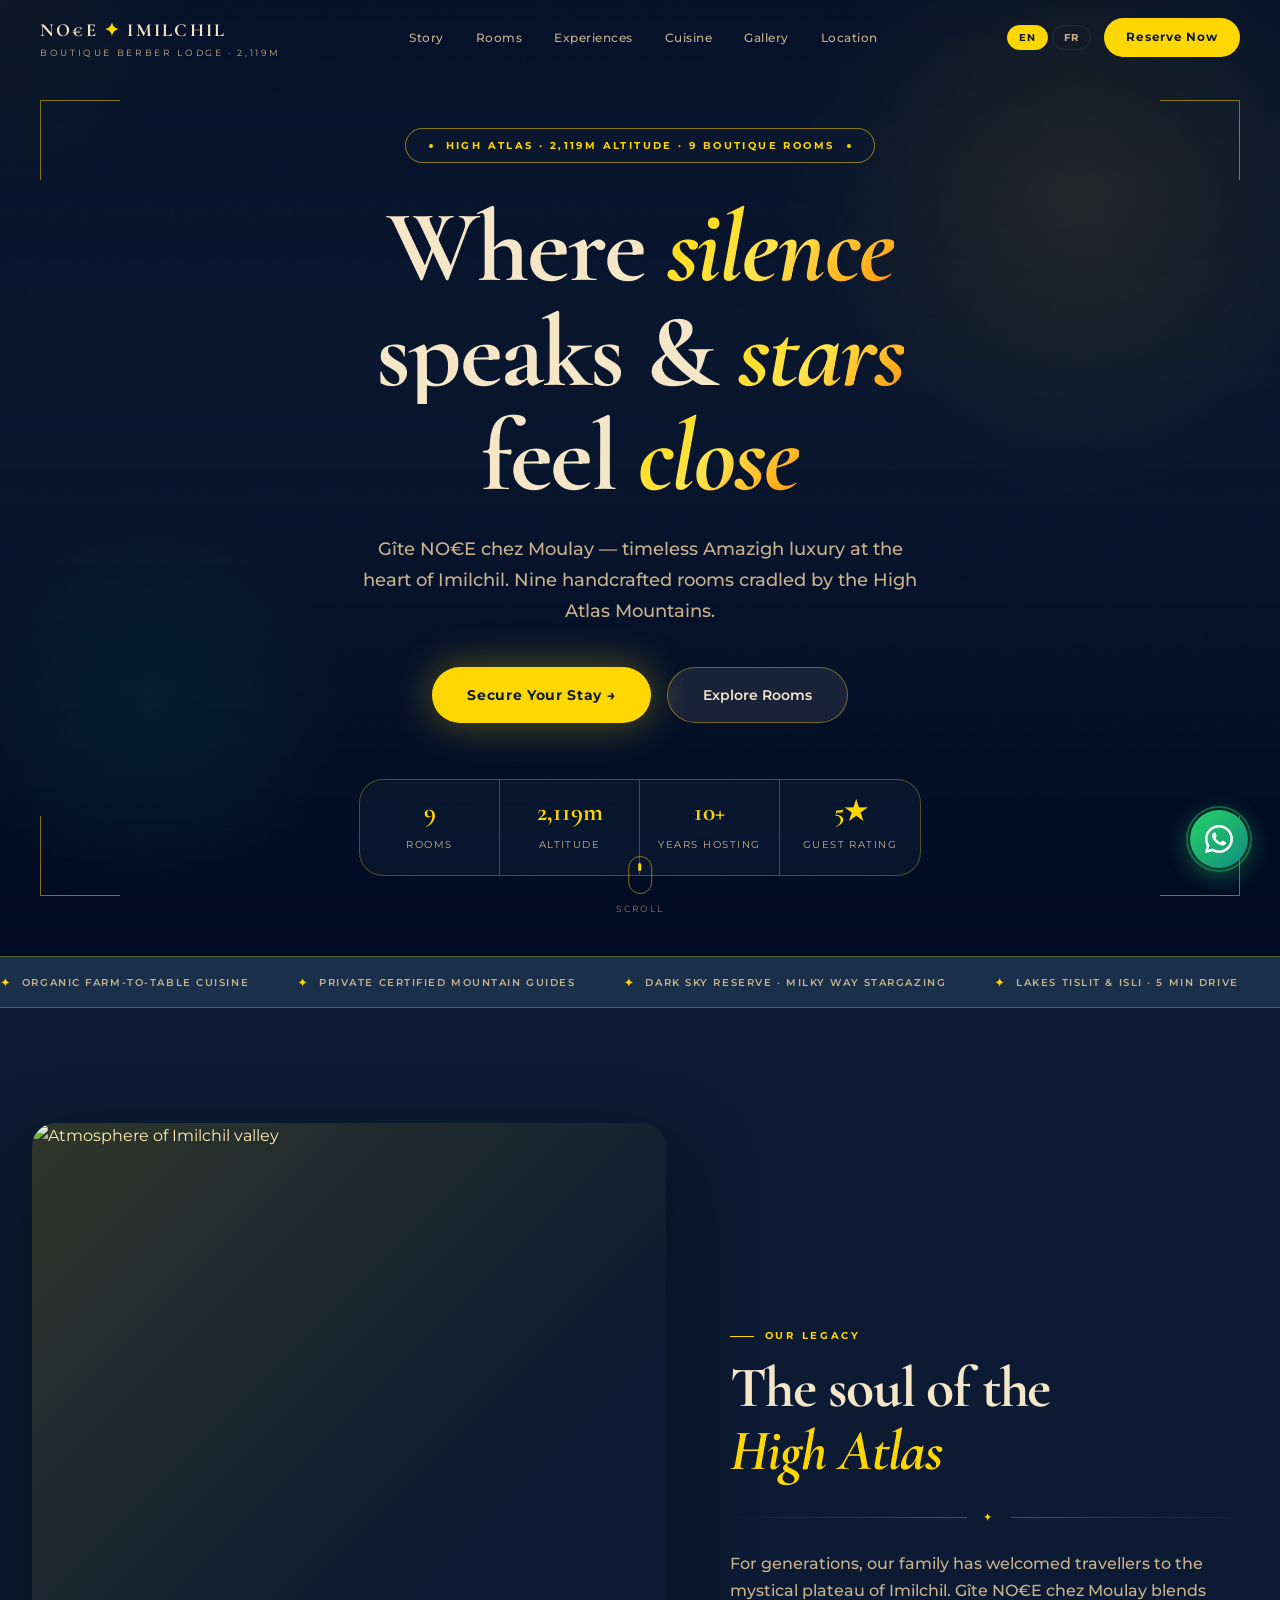
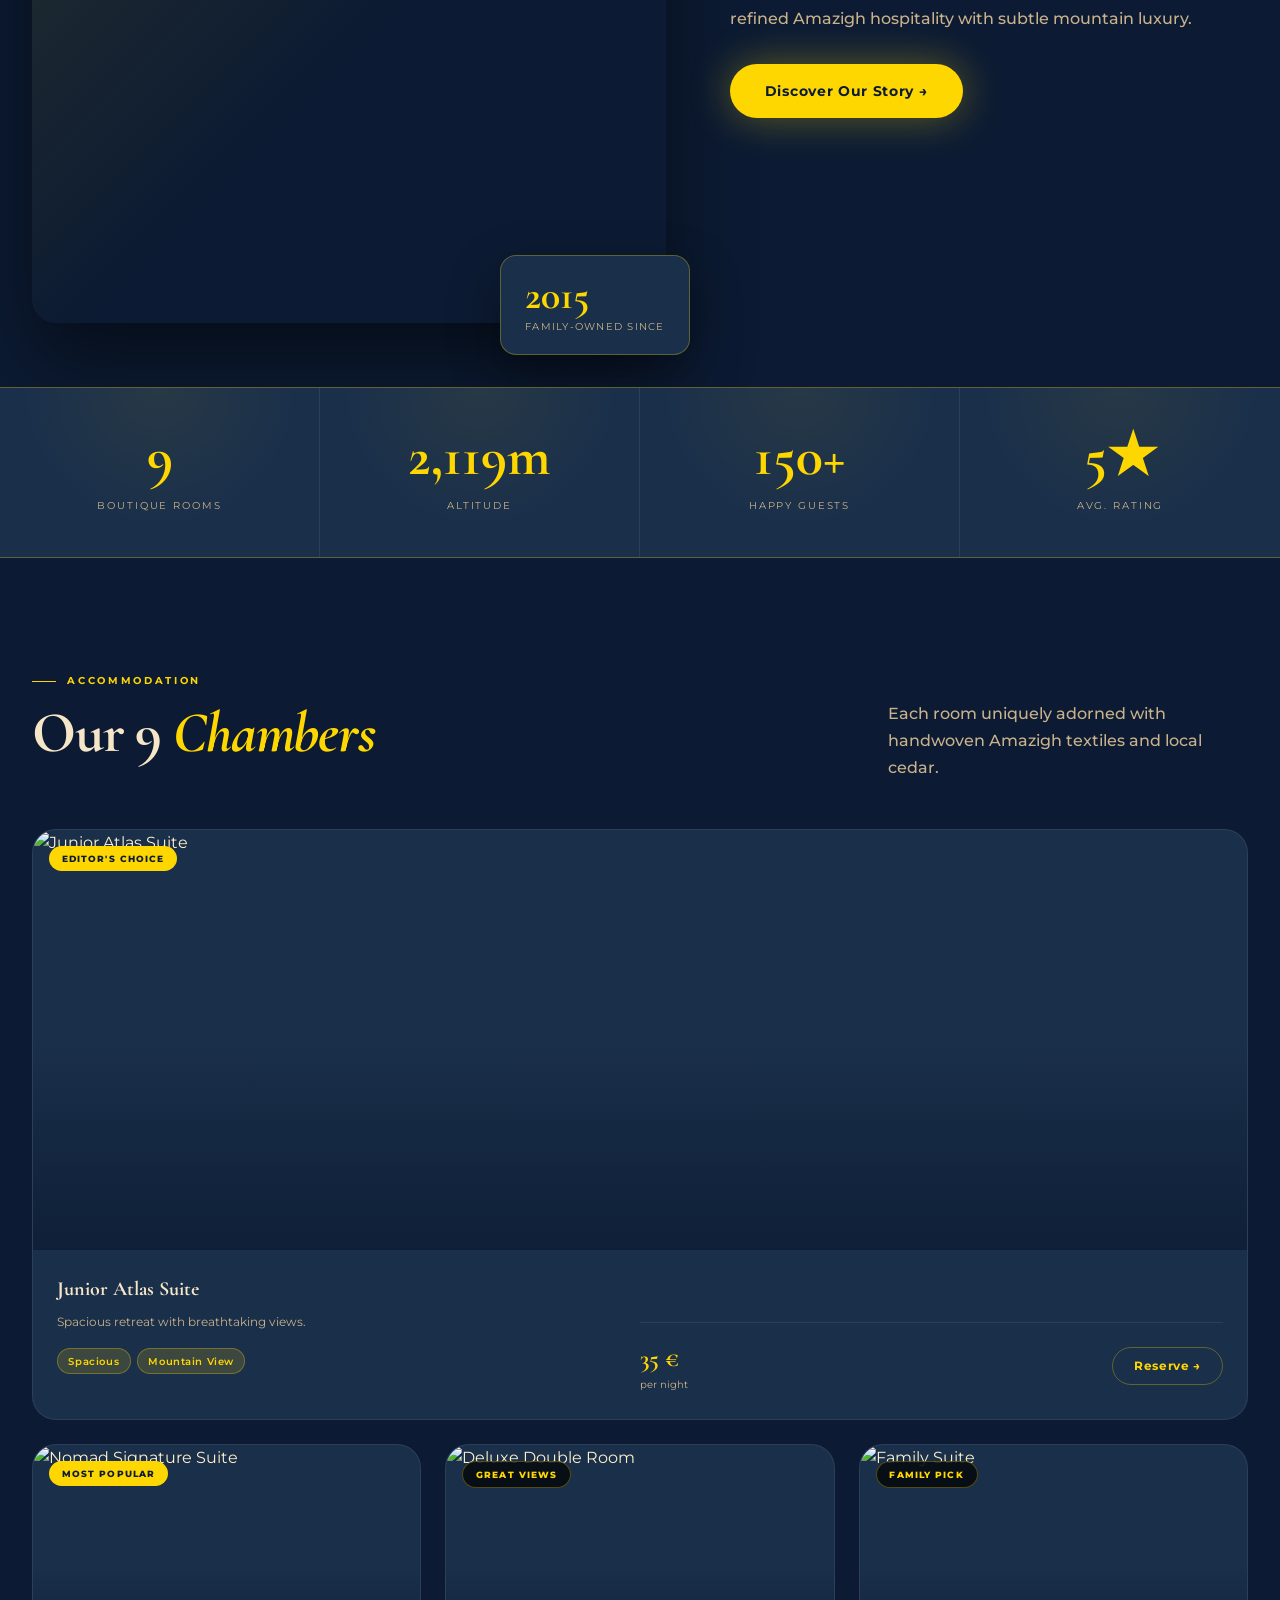
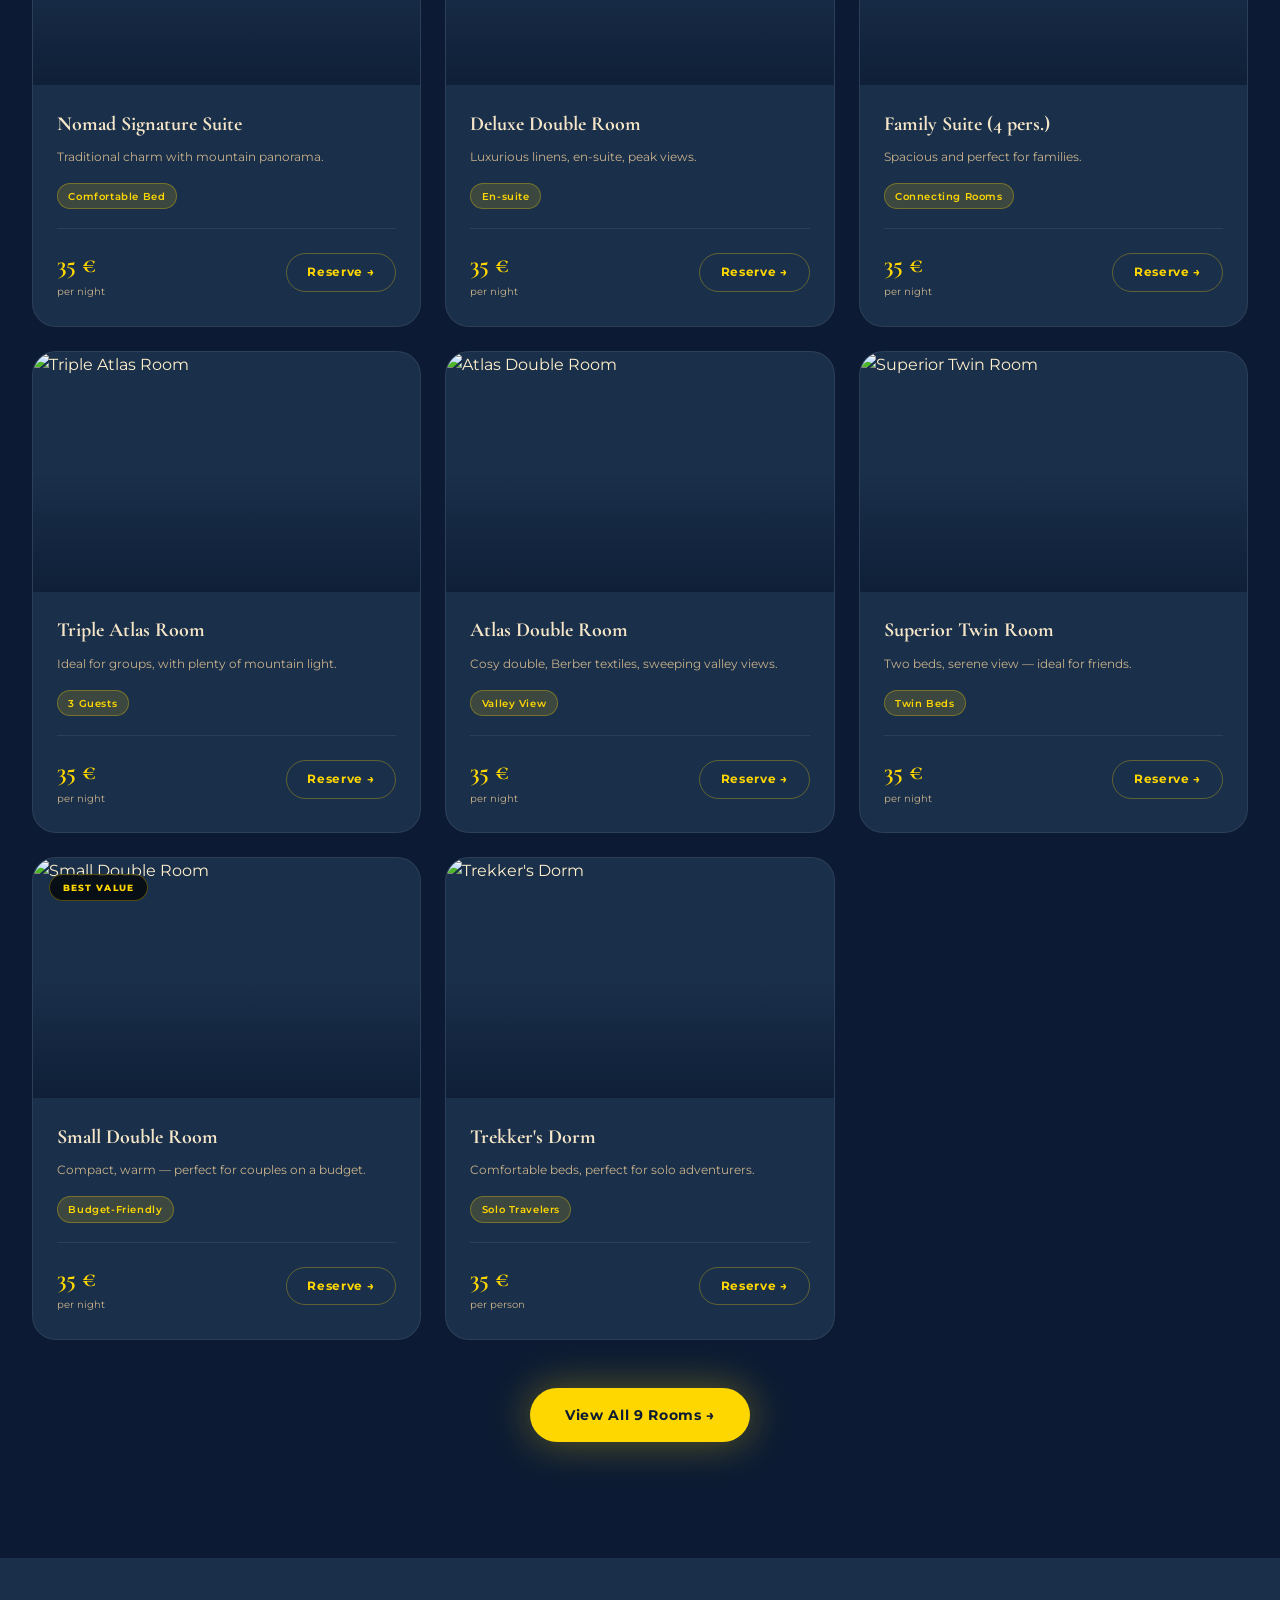
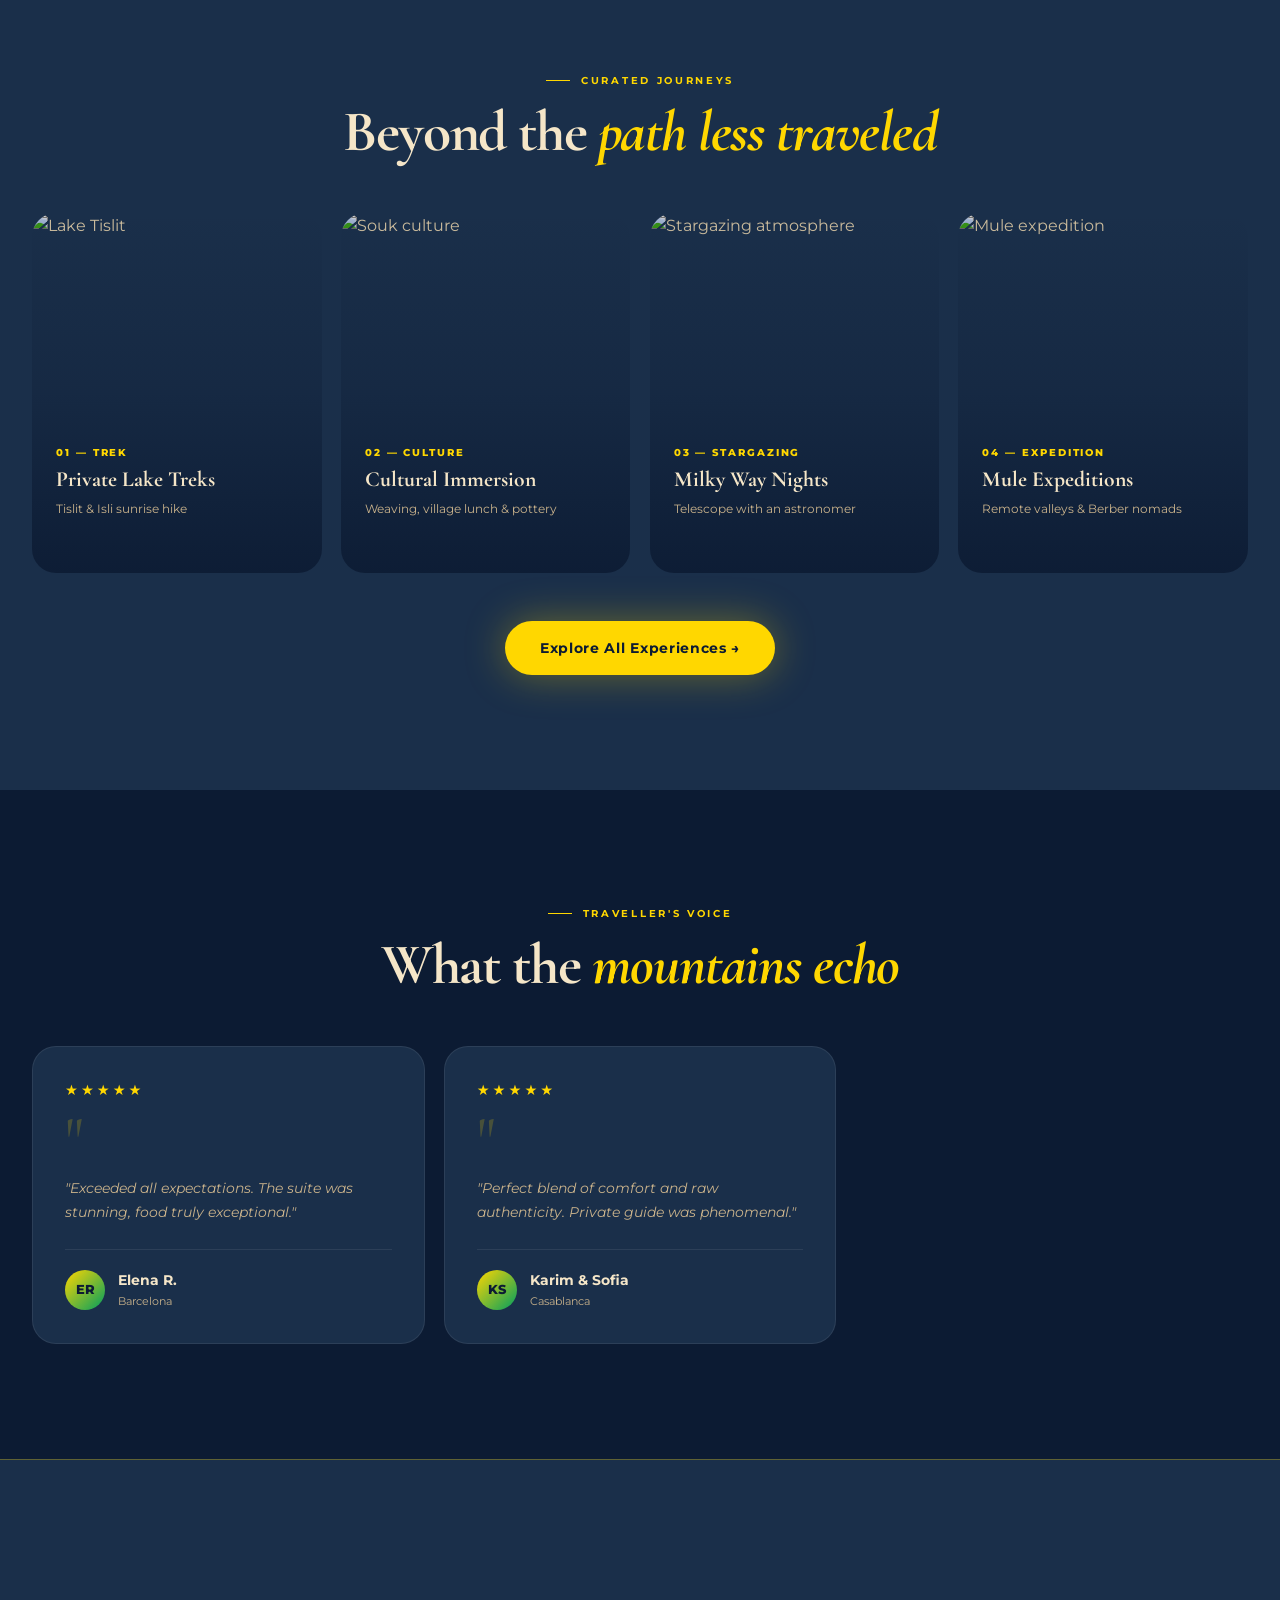
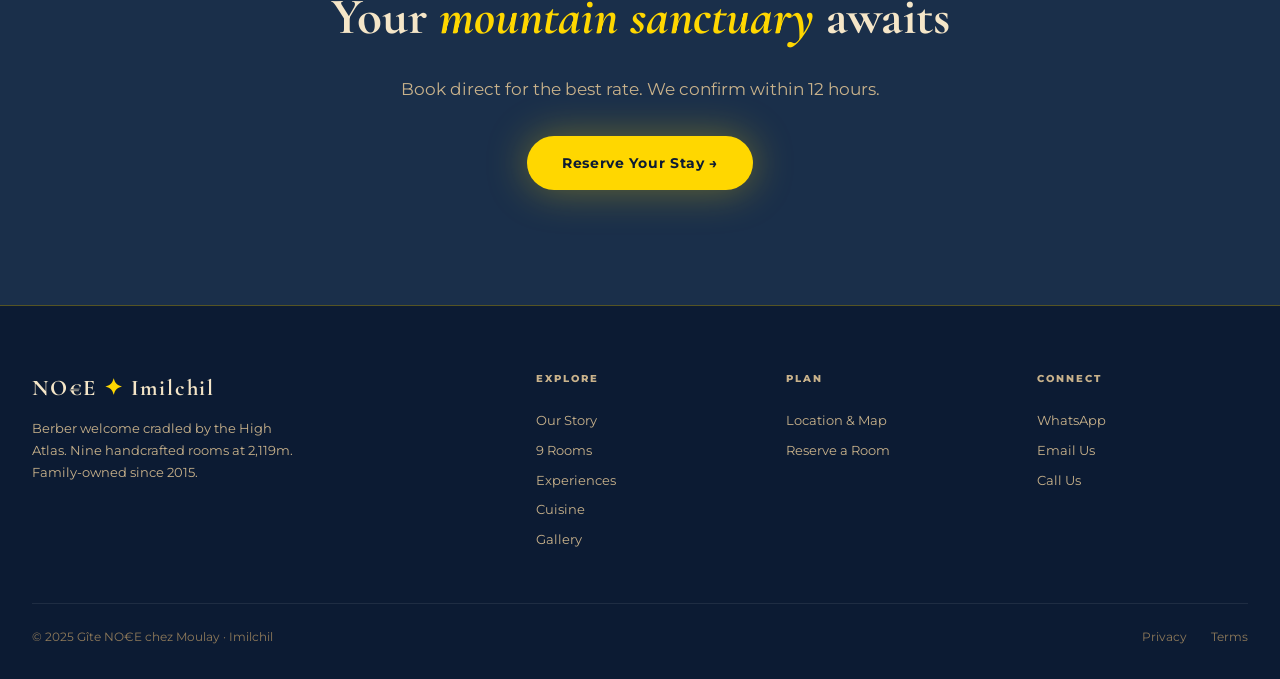
==== commit be5d1b67: "Update index.html" ====
--- a/index.html
+++ b/index.html
@@ -4,6 +4,7 @@
     <meta charset="UTF-8" />
     <meta name="viewport" content="width=device-width, initial-scale=1.0" />
     <title>Gîte NO€E — Luxury Berber Lodge | Imilchil</title>
+    <meta name="google-site-verification" content="bbdmjyiDND9j7cKsKWqT7YULyFvrUUaM1Rbf7QMyHcg" />
     <link rel="preconnect" href="https://fonts.googleapis.com" />
     <link rel="preconnect" href="https://fonts.gstatic.com" crossorigin />
     <link href="https://fonts.googleapis.com/css2?family=Cormorant+Garamond:ital,wght@0,400;0,500;0,600;0,700;1,400;1,600&family=Montserrat:wght@300;400;500;600;700&display=swap" rel="stylesheet" />
@@ -113,7 +114,7 @@
                 <div class="about-wrap">
                     <div class="about-img-block r">
                         <div class="about-img-frame">
-                            <img class="about-img-main" src="https://i.postimg.cc/1n8S5CJY/AQM05FC-2BAV7cjh-Jnmu-V8AZ-J45tx25D-82i-GCc-Iw-R-6g-IJ9uo-DJxh-YTn-Dd-X-Yo-VLy-Zjq-O2AMg-Bp-F4c9ld-E.jpg" alt="Panoramic view" width="600" height="800" loading="lazy">
+                            <img class="about-img-main" src="https://i.pinimg.com/736x/a7/23/1a/a7231ac5fd31f9fa72a16860a46c286b.jpg" alt="Atmosphere of Imilchil valley" width="600" height="800" loading="lazy">
                         </div>
                         <div class="about-float-card"><div class="num">2015</div><div class="lbl">Family-owned since</div></div>
                     </div>
@@ -148,7 +149,7 @@
                 <div class="rooms-grid" role="list">
                     <article class="room-card featured r" role="listitem">
                         <div class="room-img-wrap">
-                            <img class="room-img" src="https://i.postimg.cc/ZBXS98QY/AQMMv-Bx-E2TNDCSn-FG0vrm-IVNXI0wm-MWa-GIDq-Sy-MMO78Rdr7t-Tuj-wawr-NRp-Wq5NXa-RX-n9ND4TTdd-JC6j-EM1FI.jpg" alt="Junior Atlas Suite" loading="lazy">
+                            <img class="room-img" src="https://i.postimg.cc/bv0x4PRv/bedroom-4k-photoreal.jpg" alt="Junior Atlas Suite" loading="lazy">
                             <div class="room-img-overlay"></div>
                             <span class="room-badge badge-gold">Editor's Choice</span>
                         </div>
@@ -164,7 +165,7 @@
                     </article>
                     <article class="room-card r r-d1" role="listitem">
                         <div class="room-img-wrap">
-                            <img class="room-img" src="https://i.postimg.cc/mzKscYn2/AQMVHo-I6sfz2Kjmjnys-Lt908g3q1ybg-SUATk-JKGt0w-JE8j-Pb-Dy0GT2D3t8Pb5ib7bxy-Ihjj-Xx-NHari-Ke-9u3t6vf.jpg" alt="Nomad Signature Suite" loading="lazy">
+                            <img class="room-img" src="https://i.postimg.cc/DzQrRhc2/bedroom-interior-4k.jpg" alt="Nomad Signature Suite" loading="lazy">
                             <div class="room-img-overlay"></div>
                             <span class="room-badge badge-gold">Most Popular</span>
                         </div>
@@ -180,7 +181,7 @@
                     </article>
                     <article class="room-card r r-d2" role="listitem">
                         <div class="room-img-wrap">
-                            <img class="room-img" src="https://i.postimg.cc/yg2HJmG1/AQMZFVLt-AXrxmt7x-HF6Ft3QZj-AAK3lk4YMru-CSPD7AELFqoo-PIKSBd-NBPKZw-ONEeh7-5i-GLynq-QP-QYMa-Hntb-JI91.jpg" alt="Deluxe Double Room" loading="lazy">
+                            <img class="room-img" src="https://i.postimg.cc/g0yV1pKW/cozy-bedroom-photoreal.jpg" alt="Deluxe Double Room" loading="lazy">
                             <div class="room-img-overlay"></div>
                             <span class="room-badge badge-dark">Great Views</span>
                         </div>
@@ -190,6 +191,98 @@
                             <div class="room-amenities"><span class="amenity">En-suite</span></div>
                             <div class="room-footer-row">
                                 <div class="room-price"><span class="amount">35 €</span><span class="unit">per night</span></div>
+                                <a href="location.html#booking" class="btn-room">Reserve →</a>
+                            </div>
+                        </div>
+                    </article>
+                    <article class="room-card r" role="listitem">
+                        <div class="room-img-wrap">
+                            <img class="room-img" src="https://i.postimg.cc/xdGvBQPf/pink-bedroom-photoreal.jpg" alt="Family Suite" loading="lazy">
+                            <div class="room-img-overlay"></div>
+                            <span class="room-badge badge-dark">Family Pick</span>
+                        </div>
+                        <div class="room-inner">
+                            <h3 class="room-name">Family Suite (4 pers.)</h3>
+                            <p class="room-desc">Spacious and perfect for families.</p>
+                            <div class="room-amenities"><span class="amenity">Connecting Rooms</span></div>
+                            <div class="room-footer-row">
+                                <div class="room-price"><span class="amount">35 €</span><span class="unit">per night</span></div>
+                                <a href="location.html#booking" class="btn-room">Reserve →</a>
+                            </div>
+                        </div>
+                    </article>
+                    <article class="room-card r r-d1" role="listitem">
+                        <div class="room-img-wrap">
+                            <img class="room-img" src="https://i.postimg.cc/g0yV1pKW/cozy-bedroom-photoreal.jpg" alt="Triple Atlas Room" loading="lazy">
+                            <div class="room-img-overlay"></div>
+                        </div>
+                        <div class="room-inner">
+                            <h3 class="room-name">Triple Atlas Room</h3>
+                            <p class="room-desc">Ideal for groups, with plenty of mountain light.</p>
+                            <div class="room-amenities"><span class="amenity">3 Guests</span></div>
+                            <div class="room-footer-row">
+                                <div class="room-price"><span class="amount">35 €</span><span class="unit">per night</span></div>
+                                <a href="location.html#booking" class="btn-room">Reserve →</a>
+                            </div>
+                        </div>
+                    </article>
+                    <article class="room-card r r-d2" role="listitem">
+                        <div class="room-img-wrap">
+                            <img class="room-img" src="https://i.postimg.cc/8CdRxGmy/Whats-App-Image-2026-08-21-at-21-10-23-13-4K-16x9-HQ-(1).jpg" alt="Atlas Double Room" loading="lazy">
+                            <div class="room-img-overlay"></div>
+                        </div>
+                        <div class="room-inner">
+                            <h3 class="room-name">Atlas Double Room</h3>
+                            <p class="room-desc">Cosy double, Berber textiles, sweeping valley views.</p>
+                            <div class="room-amenities"><span class="amenity">Valley View</span></div>
+                            <div class="room-footer-row">
+                                <div class="room-price"><span class="amount">35 €</span><span class="unit">per night</span></div>
+                                <a href="location.html#booking" class="btn-room">Reserve →</a>
+                            </div>
+                        </div>
+                    </article>
+                    <article class="room-card r" role="listitem">
+                        <div class="room-img-wrap">
+                            <img class="room-img" src="https://i.postimg.cc/xdGvBQPf/pink-bedroom-photoreal.jpg" alt="Superior Twin Room" loading="lazy">
+                            <div class="room-img-overlay"></div>
+                        </div>
+                        <div class="room-inner">
+                            <h3 class="room-name">Superior Twin Room</h3>
+                            <p class="room-desc">Two beds, serene view — ideal for friends.</p>
+                            <div class="room-amenities"><span class="amenity">Twin Beds</span></div>
+                            <div class="room-footer-row">
+                                <div class="room-price"><span class="amount">35 €</span><span class="unit">per night</span></div>
+                                <a href="location.html#booking" class="btn-room">Reserve →</a>
+                            </div>
+                        </div>
+                    </article>
+                    <article class="room-card r r-d1" role="listitem">
+                        <div class="room-img-wrap">
+                            <img class="room-img" src="https://i.postimg.cc/bv0x4PRv/bedroom-4k-photoreal.jpg" alt="Small Double Room" loading="lazy">
+                            <div class="room-img-overlay"></div>
+                            <span class="room-badge badge-dark">Best Value</span>
+                        </div>
+                        <div class="room-inner">
+                            <h3 class="room-name">Small Double Room</h3>
+                            <p class="room-desc">Compact, warm — perfect for couples on a budget.</p>
+                            <div class="room-amenities"><span class="amenity">Budget-Friendly</span></div>
+                            <div class="room-footer-row">
+                                <div class="room-price"><span class="amount">35 €</span><span class="unit">per night</span></div>
+                                <a href="location.html#booking" class="btn-room">Reserve →</a>
+                            </div>
+                        </div>
+                    </article>
+                    <article class="room-card r r-d2" role="listitem">
+                        <div class="room-img-wrap">
+                            <img class="room-img" src="https://i.postimg.cc/bv0x4PRv/bedroom-4k-photoreal.jpg" alt="Trekker's Dorm" loading="lazy">
+                            <div class="room-img-overlay"></div>
+                        </div>
+                        <div class="room-inner">
+                            <h3 class="room-name">Trekker's Dorm</h3>
+                            <p class="room-desc">Comfortable beds, perfect for solo adventurers.</p>
+                            <div class="room-amenities"><span class="amenity">Solo Travelers</span></div>
+                            <div class="room-footer-row">
+                                <div class="room-price"><span class="amount">35 €</span><span class="unit">per person</span></div>
                                 <a href="location.html#booking" class="btn-room">Reserve →</a>
                             </div>
                         </div>
@@ -210,7 +303,7 @@
                 </div>
                 <div class="exp-grid" role="list">
                     <article class="exp-card r" role="listitem">
-                        <img src="https://i.postimg.cc/G9sRWf45/AQPLG8Q3Aes-ELE73JR-Tu79Mvs-SVGg-Sg2tqge-QYo319n-9o-x-Osl-Ke2vq-Sb3W5pzu-Av59EHV5Lpro-Wb-Cybf-RJr71.jpg" alt="Lake Treks" loading="lazy">
+                        <img src="https://i.pinimg.com/1200x/95/c6/c5/95c6c53e2bf81ce7abb6134b80f04b12.jpg" alt="Lake Tislit" loading="lazy">
                         <div class="exp-card-body">
                             <p class="exp-num">01 — Trek</p>
                             <h3 class="exp-name">Private Lake Treks</h3>
@@ -219,7 +312,7 @@
                         </div>
                     </article>
                     <article class="exp-card r r-d1" role="listitem">
-                        <img src="https://i.postimg.cc/dDTFbfhp/AQPpu-EWAi4Q2BUDUGT6t-Ij-WPd-ANv-O7HUg42Gt-VX0elvyq-Ux-V4N-BNo-Cw-GAMc4wy-Ua8d-VTg-J8D8-g1XSgtf-T8Zh.jpg" alt="Culture" loading="lazy">
+                        <img src="https://assets.zyrosite.com/cdn-cgi/image/format=auto,w=720,h=418,fit=crop,trim=111.81647940074905;0;0;0/YNqJlL3B9gIRgqnp/whatsapp-image-2024-06-10-at-6.39.38-pm-1-mnl3pob2z8Sy2LJx.jpeg" alt="Souk culture" loading="lazy">
                         <div class="exp-card-body">
                             <p class="exp-num">02 — Culture</p>
                             <h3 class="exp-name">Cultural Immersion</h3>
@@ -228,11 +321,20 @@
                         </div>
                     </article>
                     <article class="exp-card r r-d2" role="listitem">
-                        <img src="https://i.postimg.cc/z3RNsQL1/AQPu-VUy3KP5lc-QJXOe-Syx-Leobcl-3EROkfhm49ooii-ZKBc-Tx-Pty-RO7Z6qy-RPwsq-FEU683-Eu-Vo-R3d7NCLQ5An-RU.jpg" alt="Stargazing" loading="lazy">
+                        <img src="https://i.pinimg.com/736x/a7/23/1a/a7231ac5fd31f9fa72a16860a46c286b.jpg" alt="Stargazing atmosphere" loading="lazy">
                         <div class="exp-card-body">
                             <p class="exp-num">03 — Stargazing</p>
                             <h3 class="exp-name">Milky Way Nights</h3>
                             <p class="exp-desc">Telescope with an astronomer</p>
+                            <span class="exp-link">Book →</span>
+                        </div>
+                    </article>
+                    <article class="exp-card r r-d3" role="listitem">
+                        <img src="https://assets.zyrosite.com/cdn-cgi/image/format=auto,w=656,h=437,fit=crop/YNqJlL3B9gIRgqnp/whatsapp-image-2024-06-10-at-2.36.14-pm-YBgpnWkbLWTVbLvN.jpeg" alt="Mule expedition" loading="lazy">
+                        <div class="exp-card-body">
+                            <p class="exp-num">04 — Expedition</p>
+                            <h3 class="exp-name">Mule Expeditions</h3>
+                            <p class="exp-desc">Remote valleys &amp; Berber nomads</p>
                             <span class="exp-link">Book →</span>
                         </div>
                     </article>
@@ -313,5 +415,11 @@
     </div>
 
     <script src="script.js" defer></script>
+
+    <style>
+        .hero-bg {
+            background: url('https://i.postimg.cc/0NGYhvCx/adobe-building-4k.jpg') center 35%/cover no-repeat !important;
+        }
+    </style>
 </body>
-</html>+</html>
